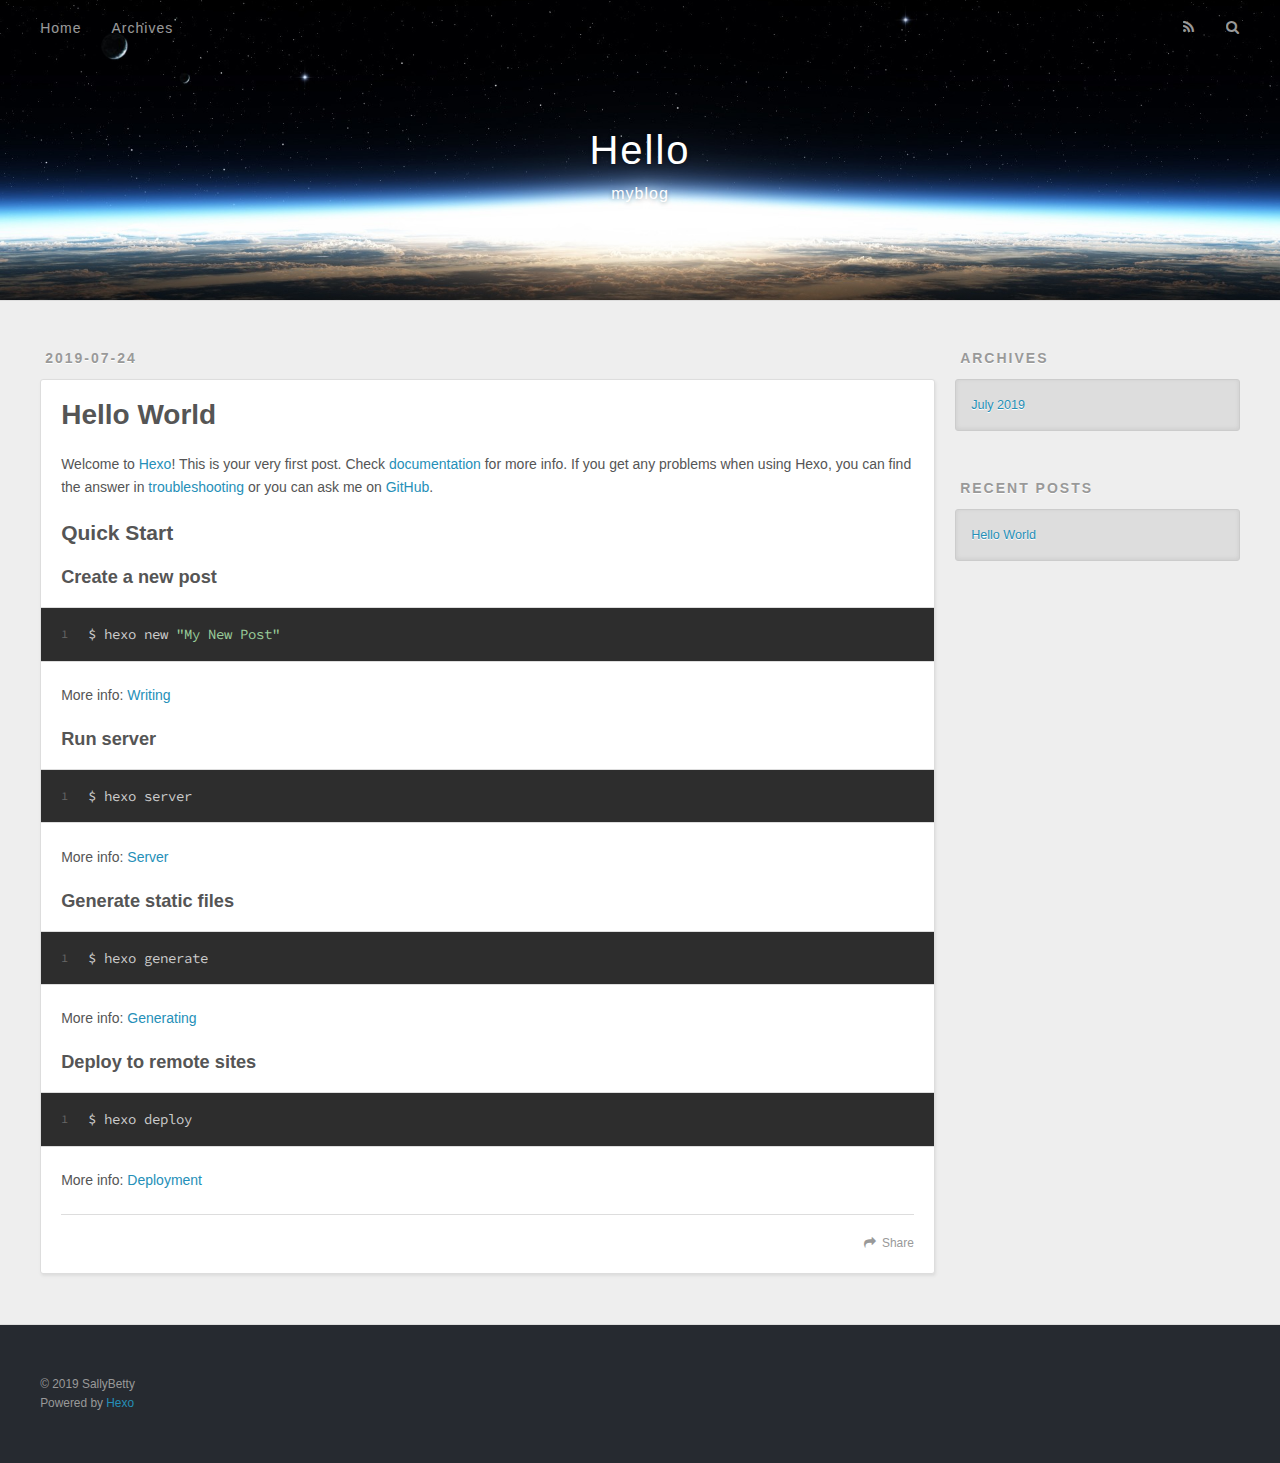
==== index.html @ 8a17ebf6 "Site updated: 2019-07-25 10:39:39" ====
<!DOCTYPE html>
<html>
<head><meta name="generator" content="Hexo 3.9.0">
  <meta charset="utf-8">
  

  
  <title>Hello</title>
  <meta name="viewport" content="width=device-width, initial-scale=1, maximum-scale=1">
  <meta name="description" content="Be independent!">
<meta property="og:type" content="website">
<meta property="og:title" content="Hello">
<meta property="og:url" content="http://yoursite.com/index.html">
<meta property="og:site_name" content="Hello">
<meta property="og:description" content="Be independent!">
<meta property="og:locale" content="zh-Hans">
<meta name="twitter:card" content="summary">
<meta name="twitter:title" content="Hello">
<meta name="twitter:description" content="Be independent!">
  
    <link rel="alternate" href="/atom.xml" title="Hello" type="application/atom+xml">
  
  
    <link rel="icon" href="/favicon.png">
  
  
    <link href="//fonts.googleapis.com/css?family=Source+Code+Pro" rel="stylesheet" type="text/css">
  
  <link rel="stylesheet" href="/css/style.css">
</head>
</html>
<body>
  <div id="container">
    <div id="wrap">
      <header id="header">
  <div id="banner"></div>
  <div id="header-outer" class="outer">
    <div id="header-title" class="inner">
      <h1 id="logo-wrap">
        <a href="/" id="logo">Hello</a>
      </h1>
      
        <h2 id="subtitle-wrap">
          <a href="/" id="subtitle">myblog</a>
        </h2>
      
    </div>
    <div id="header-inner" class="inner">
      <nav id="main-nav">
        <a id="main-nav-toggle" class="nav-icon"></a>
        
          <a class="main-nav-link" href="/">Home</a>
        
          <a class="main-nav-link" href="/archives">Archives</a>
        
      </nav>
      <nav id="sub-nav">
        
          <a id="nav-rss-link" class="nav-icon" href="/atom.xml" title="RSS Feed"></a>
        
        <a id="nav-search-btn" class="nav-icon" title="Search"></a>
      </nav>
      <div id="search-form-wrap">
        <form action="//google.com/search" method="get" accept-charset="UTF-8" class="search-form"><input type="search" name="q" class="search-form-input" placeholder="Search"><button type="submit" class="search-form-submit">&#xF002;</button><input type="hidden" name="sitesearch" value="http://yoursite.com"></form>
      </div>
    </div>
  </div>
</header>
      <div class="outer">
        <section id="main">
  
    <article id="post-hello-world" class="article article-type-post" itemscope itemprop="blogPost">
  <div class="article-meta">
    <a href="/2019/07/24/hello-world/" class="article-date">
  <time datetime="2019-07-24T08:39:14.143Z" itemprop="datePublished">2019-07-24</time>
</a>
    
  </div>
  <div class="article-inner">
    
    
      <header class="article-header">
        
  
    <h1 itemprop="name">
      <a class="article-title" href="/2019/07/24/hello-world/">Hello World</a>
    </h1>
  

      </header>
    
    <div class="article-entry" itemprop="articleBody">
      
        <p>Welcome to <a href="https://hexo.io/" target="_blank" rel="noopener">Hexo</a>! This is your very first post. Check <a href="https://hexo.io/docs/" target="_blank" rel="noopener">documentation</a> for more info. If you get any problems when using Hexo, you can find the answer in <a href="https://hexo.io/docs/troubleshooting.html" target="_blank" rel="noopener">troubleshooting</a> or you can ask me on <a href="https://github.com/hexojs/hexo/issues" target="_blank" rel="noopener">GitHub</a>.</p>
<h2 id="Quick-Start"><a href="#Quick-Start" class="headerlink" title="Quick Start"></a>Quick Start</h2><h3 id="Create-a-new-post"><a href="#Create-a-new-post" class="headerlink" title="Create a new post"></a>Create a new post</h3><figure class="highlight bash"><table><tr><td class="gutter"><pre><span class="line">1</span><br></pre></td><td class="code"><pre><span class="line">$ hexo new <span class="string">"My New Post"</span></span><br></pre></td></tr></table></figure>

<p>More info: <a href="https://hexo.io/docs/writing.html" target="_blank" rel="noopener">Writing</a></p>
<h3 id="Run-server"><a href="#Run-server" class="headerlink" title="Run server"></a>Run server</h3><figure class="highlight bash"><table><tr><td class="gutter"><pre><span class="line">1</span><br></pre></td><td class="code"><pre><span class="line">$ hexo server</span><br></pre></td></tr></table></figure>

<p>More info: <a href="https://hexo.io/docs/server.html" target="_blank" rel="noopener">Server</a></p>
<h3 id="Generate-static-files"><a href="#Generate-static-files" class="headerlink" title="Generate static files"></a>Generate static files</h3><figure class="highlight bash"><table><tr><td class="gutter"><pre><span class="line">1</span><br></pre></td><td class="code"><pre><span class="line">$ hexo generate</span><br></pre></td></tr></table></figure>

<p>More info: <a href="https://hexo.io/docs/generating.html" target="_blank" rel="noopener">Generating</a></p>
<h3 id="Deploy-to-remote-sites"><a href="#Deploy-to-remote-sites" class="headerlink" title="Deploy to remote sites"></a>Deploy to remote sites</h3><figure class="highlight bash"><table><tr><td class="gutter"><pre><span class="line">1</span><br></pre></td><td class="code"><pre><span class="line">$ hexo deploy</span><br></pre></td></tr></table></figure>

<p>More info: <a href="https://hexo.io/docs/deployment.html" target="_blank" rel="noopener">Deployment</a></p>

      
    </div>
    <footer class="article-footer">
      <a data-url="http://yoursite.com/2019/07/24/hello-world/" data-id="cjyi2j8f80000rsusae3kj1w1" class="article-share-link">Share</a>
      
      
    </footer>
  </div>
  
</article>


  


</section>
        
          <aside id="sidebar">
  
    

  
    

  
    
  
    
  <div class="widget-wrap">
    <h3 class="widget-title">Archives</h3>
    <div class="widget">
      <ul class="archive-list"><li class="archive-list-item"><a class="archive-list-link" href="/archives/2019/07/">July 2019</a></li></ul>
    </div>
  </div>


  
    
  <div class="widget-wrap">
    <h3 class="widget-title">Recent Posts</h3>
    <div class="widget">
      <ul>
        
          <li>
            <a href="/2019/07/24/hello-world/">Hello World</a>
          </li>
        
      </ul>
    </div>
  </div>

  
</aside>
        
      </div>
      <footer id="footer">
  
  <div class="outer">
    <div id="footer-info" class="inner">
      &copy; 2019 SallyBetty<br>
      Powered by <a href="http://hexo.io/" target="_blank">Hexo</a>
    </div>
  </div>
</footer>
    </div>
    <nav id="mobile-nav">
  
    <a href="/" class="mobile-nav-link">Home</a>
  
    <a href="/archives" class="mobile-nav-link">Archives</a>
  
</nav>
    

<script src="//ajax.googleapis.com/ajax/libs/jquery/2.0.3/jquery.min.js"></script>


  <link rel="stylesheet" href="/fancybox/jquery.fancybox.css">
  <script src="/fancybox/jquery.fancybox.pack.js"></script>


<script src="/js/script.js"></script>



  </div>
</body>
</html>
---- css/style.css ----
body {
  width: 100%;
}
body:before,
body:after {
  content: "";
  display: table;
}
body:after {
  clear: both;
}
html,
body,
div,
span,
applet,
object,
iframe,
h1,
h2,
h3,
h4,
h5,
h6,
p,
blockquote,
pre,
a,
abbr,
acronym,
address,
big,
cite,
code,
del,
dfn,
em,
img,
ins,
kbd,
q,
s,
samp,
small,
strike,
strong,
sub,
sup,
tt,
var,
dl,
dt,
dd,
ol,
ul,
li,
fieldset,
form,
label,
legend,
table,
caption,
tbody,
tfoot,
thead,
tr,
th,
td {
  margin: 0;
  padding: 0;
  border: 0;
  outline: 0;
  font-weight: inherit;
  font-style: inherit;
  font-family: inherit;
  font-size: 100%;
  vertical-align: baseline;
}
body {
  line-height: 1;
  color: #000;
  background: #fff;
}
ol,
ul {
  list-style: none;
}
table {
  border-collapse: separate;
  border-spacing: 0;
  vertical-align: middle;
}
caption,
th,
td {
  text-align: left;
  font-weight: normal;
  vertical-align: middle;
}
a img {
  border: none;
}
input,
button {
  margin: 0;
  padding: 0;
}
input::-moz-focus-inner,
button::-moz-focus-inner {
  border: 0;
  padding: 0;
}
@font-face {
  font-family: FontAwesome;
  font-style: normal;
  font-weight: normal;
  src: url("fonts/fontawesome-webfont.eot?v=#4.0.3");
  src: url("fonts/fontawesome-webfont.eot?#iefix&v=#4.0.3") format("embedded-opentype"), url("fonts/fontawesome-webfont.woff?v=#4.0.3") format("woff"), url("fonts/fontawesome-webfont.ttf?v=#4.0.3") format("truetype"), url("fonts/fontawesome-webfont.svg#fontawesomeregular?v=#4.0.3") format("svg");
}
html,
body,
#container {
  height: 100%;
}
body {
  background: #eee;
  font: 14px -apple-system, BlinkMacSystemFont, "Segoe UI", "Roboto", "Oxygen", "Ubuntu", "Cantarell", "Fira Sans", "Droid Sans", "Helvetica Neue", sans-serif;
  -webkit-text-size-adjust: 100%;
}
.outer {
  max-width: 1220px;
  margin: 0 auto;
  padding: 0 20px;
}
.outer:before,
.outer:after {
  content: "";
  display: table;
}
.outer:after {
  clear: both;
}
.inner {
  display: inline;
  float: left;
  width: 98.33333333333333%;
  margin: 0 0.833333333333333%;
}
.left,
.alignleft {
  float: left;
}
.right,
.alignright {
  float: right;
}
.clear {
  clear: both;
}
#container {
  position: relative;
}
.mobile-nav-on {
  overflow: hidden;
}
#wrap {
  height: 100%;
  width: 100%;
  position: absolute;
  top: 0;
  left: 0;
  -webkit-transition: 0.2s ease-out;
  -moz-transition: 0.2s ease-out;
  -ms-transition: 0.2s ease-out;
  transition: 0.2s ease-out;
  z-index: 1;
  background: #eee;
}
.mobile-nav-on #wrap {
  left: 280px;
}
@media screen and (min-width: 768px) {
  #main {
    display: inline;
    float: left;
    width: 73.33333333333333%;
    margin: 0 0.833333333333333%;
  }
}
.article-date,
.article-category-link,
.archive-year,
.widget-title {
  text-decoration: none;
  text-transform: uppercase;
  letter-spacing: 2px;
  color: #999;
  margin-bottom: 1em;
  margin-left: 5px;
  line-height: 1em;
  text-shadow: 0 1px #fff;
  font-weight: bold;
}
.article-inner,
.archive-article-inner {
  background: #fff;
  -webkit-box-shadow: 1px 2px 3px #ddd;
  box-shadow: 1px 2px 3px #ddd;
  border: 1px solid #ddd;
  border-radius: 3px;
}
.article-entry h1,
.widget h1 {
  font-size: 2em;
}
.article-entry h2,
.widget h2 {
  font-size: 1.5em;
}
.article-entry h3,
.widget h3 {
  font-size: 1.3em;
}
.article-entry h4,
.widget h4 {
  font-size: 1.2em;
}
.article-entry h5,
.widget h5 {
  font-size: 1em;
}
.article-entry h6,
.widget h6 {
  font-size: 1em;
  color: #999;
}
.article-entry hr,
.widget hr {
  border: 1px dashed #ddd;
}
.article-entry strong,
.widget strong {
  font-weight: bold;
}
.article-entry em,
.widget em,
.article-entry cite,
.widget cite {
  font-style: italic;
}
.article-entry sup,
.widget sup,
.article-entry sub,
.widget sub {
  font-size: 0.75em;
  line-height: 0;
  position: relative;
  vertical-align: baseline;
}
.article-entry sup,
.widget sup {
  top: -0.5em;
}
.article-entry sub,
.widget sub {
  bottom: -0.2em;
}
.article-entry small,
.widget small {
  font-size: 0.85em;
}
.article-entry acronym,
.widget acronym,
.article-entry abbr,
.widget abbr {
  border-bottom: 1px dotted;
}
.article-entry ul,
.widget ul,
.article-entry ol,
.widget ol,
.article-entry dl,
.widget dl {
  margin: 0 20px;
  line-height: 1.6em;
}
.article-entry ul ul,
.widget ul ul,
.article-entry ol ul,
.widget ol ul,
.article-entry ul ol,
.widget ul ol,
.article-entry ol ol,
.widget ol ol {
  margin-top: 0;
  margin-bottom: 0;
}
.article-entry ul,
.widget ul {
  list-style: disc;
}
.article-entry ol,
.widget ol {
  list-style: decimal;
}
.article-entry dt,
.widget dt {
  font-weight: bold;
}
#header {
  height: 300px;
  position: relative;
  border-bottom: 1px solid #ddd;
}
#header:before,
#header:after {
  content: "";
  position: absolute;
  left: 0;
  right: 0;
  height: 40px;
}
#header:before {
  top: 0;
  background: -webkit-linear-gradient(rgba(0,0,0,0.2), transparent);
  background: -moz-linear-gradient(rgba(0,0,0,0.2), transparent);
  background: -ms-linear-gradient(rgba(0,0,0,0.2), transparent);
  background: linear-gradient(rgba(0,0,0,0.2), transparent);
}
#header:after {
  bottom: 0;
  background: -webkit-linear-gradient(transparent, rgba(0,0,0,0.2));
  background: -moz-linear-gradient(transparent, rgba(0,0,0,0.2));
  background: -ms-linear-gradient(transparent, rgba(0,0,0,0.2));
  background: linear-gradient(transparent, rgba(0,0,0,0.2));
}
#header-outer {
  height: 100%;
  position: relative;
}
#header-inner {
  position: relative;
  overflow: hidden;
}
#banner {
  position: absolute;
  top: 0;
  left: 0;
  width: 100%;
  height: 100%;
  background: url("images/banner.jpg") center #000;
  -webkit-background-size: cover;
  -moz-background-size: cover;
  background-size: cover;
  z-index: -1;
}
#header-title {
  text-align: center;
  height: 40px;
  position: absolute;
  top: 50%;
  left: 0;
  margin-top: -20px;
}
#logo,
#subtitle {
  text-decoration: none;
  color: #fff;
  font-weight: 300;
  text-shadow: 0 1px 4px rgba(0,0,0,0.3);
}
#logo {
  font-size: 40px;
  line-height: 40px;
  letter-spacing: 2px;
}
#subtitle {
  font-size: 16px;
  line-height: 16px;
  letter-spacing: 1px;
}
#subtitle-wrap {
  margin-top: 16px;
}
#main-nav {
  float: left;
  margin-left: -15px;
}
.nav-icon,
.main-nav-link {
  float: left;
  color: #fff;
  opacity: 0.6;
  text-decoration: none;
  text-shadow: 0 1px rgba(0,0,0,0.2);
  -webkit-transition: opacity 0.2s;
  -moz-transition: opacity 0.2s;
  -ms-transition: opacity 0.2s;
  transition: opacity 0.2s;
  display: block;
  padding: 20px 15px;
}
.nav-icon:hover,
.main-nav-link:hover {
  opacity: 1;
}
.nav-icon {
  font-family: FontAwesome;
  text-align: center;
  font-size: 14px;
  width: 14px;
  height: 14px;
  padding: 20px 15px;
  position: relative;
  cursor: pointer;
}
.main-nav-link {
  font-weight: 300;
  letter-spacing: 1px;
}
@media screen and (max-width: 479px) {
  .main-nav-link {
    display: none;
  }
}
#main-nav-toggle {
  display: none;
}
#main-nav-toggle:before {
  content: "\f0c9";
}
@media screen and (max-width: 479px) {
  #main-nav-toggle {
    display: block;
  }
}
#sub-nav {
  float: right;
  margin-right: -15px;
}
#nav-rss-link:before {
  content: "\f09e";
}
#nav-search-btn:before {
  content: "\f002";
}
#search-form-wrap {
  position: absolute;
  top: 15px;
  width: 150px;
  height: 30px;
  right: -150px;
  opacity: 0;
  -webkit-transition: 0.2s ease-out;
  -moz-transition: 0.2s ease-out;
  -ms-transition: 0.2s ease-out;
  transition: 0.2s ease-out;
}
#search-form-wrap.on {
  opacity: 1;
  right: 0;
}
@media screen and (max-width: 479px) {
  #search-form-wrap {
    width: 100%;
    right: -100%;
  }
}
.search-form {
  position: absolute;
  top: 0;
  left: 0;
  right: 0;
  background: #fff;
  padding: 5px 15px;
  border-radius: 15px;
  -webkit-box-shadow: 0 0 10px rgba(0,0,0,0.3);
  box-shadow: 0 0 10px rgba(0,0,0,0.3);
}
.search-form-input {
  border: none;
  background: none;
  color: #555;
  width: 100%;
  font: 13px -apple-system, BlinkMacSystemFont, "Segoe UI", "Roboto", "Oxygen", "Ubuntu", "Cantarell", "Fira Sans", "Droid Sans", "Helvetica Neue", sans-serif;
  outline: none;
}
.search-form-input::-webkit-search-results-decoration,
.search-form-input::-webkit-search-cancel-button {
  -webkit-appearance: none;
}
.search-form-submit {
  position: absolute;
  top: 50%;
  right: 10px;
  margin-top: -7px;
  font: 13px FontAwesome;
  border: none;
  background: none;
  color: #bbb;
  cursor: pointer;
}
.search-form-submit:hover,
.search-form-submit:focus {
  color: #777;
}
.article {
  margin: 50px 0;
}
.article-inner {
  overflow: hidden;
}
.article-meta:before,
.article-meta:after {
  content: "";
  display: table;
}
.article-meta:after {
  clear: both;
}
.article-date {
  float: left;
}
.article-category {
  float: left;
  line-height: 1em;
  color: #ccc;
  text-shadow: 0 1px #fff;
  margin-left: 8px;
}
.article-category:before {
  content: "\2022";
}
.article-category-link {
  margin: 0 12px 1em;
}
.article-header {
  padding: 20px 20px 0;
}
.article-title {
  text-decoration: none;
  font-size: 2em;
  font-weight: bold;
  color: #555;
  line-height: 1.1em;
  -webkit-transition: color 0.2s;
  -moz-transition: color 0.2s;
  -ms-transition: color 0.2s;
  transition: color 0.2s;
}
a.article-title:hover {
  color: #258fb8;
}
.article-entry {
  color: #555;
  padding: 0 20px;
}
.article-entry:before,
.article-entry:after {
  content: "";
  display: table;
}
.article-entry:after {
  clear: both;
}
.article-entry p,
.article-entry table {
  line-height: 1.6em;
  margin: 1.6em 0;
}
.article-entry h1,
.article-entry h2,
.article-entry h3,
.article-entry h4,
.article-entry h5,
.article-entry h6 {
  font-weight: bold;
}
.article-entry h1,
.article-entry h2,
.article-entry h3,
.article-entry h4,
.article-entry h5,
.article-entry h6 {
  line-height: 1.1em;
  margin: 1.1em 0;
}
.article-entry a {
  color: #258fb8;
  text-decoration: none;
}
.article-entry a:hover {
  text-decoration: underline;
}
.article-entry ul,
.article-entry ol,
.article-entry dl {
  margin-top: 1.6em;
  margin-bottom: 1.6em;
}
.article-entry img,
.article-entry video {
  max-width: 100%;
  height: auto;
  display: block;
  margin: auto;
}
.article-entry iframe {
  border: none;
}
.article-entry table {
  width: 100%;
  border-collapse: collapse;
  border-spacing: 0;
}
.article-entry th {
  font-weight: bold;
  border-bottom: 3px solid #ddd;
  padding-bottom: 0.5em;
}
.article-entry td {
  border-bottom: 1px solid #ddd;
  padding: 10px 0;
}
.article-entry blockquote {
  font-family: Georgia, "Times New Roman", serif;
  font-size: 1.4em;
  margin: 1.6em 20px;
  text-align: center;
}
.article-entry blockquote footer {
  font-size: 14px;
  margin: 1.6em 0;
  font-family: -apple-system, BlinkMacSystemFont, "Segoe UI", "Roboto", "Oxygen", "Ubuntu", "Cantarell", "Fira Sans", "Droid Sans", "Helvetica Neue", sans-serif;
}
.article-entry blockquote footer cite:before {
  content: "—";
  padding: 0 0.5em;
}
.article-entry .pullquote {
  text-align: left;
  width: 45%;
  margin: 0;
}
.article-entry .pullquote.left {
  margin-left: 0.5em;
  margin-right: 1em;
}
.article-entry .pullquote.right {
  margin-right: 0.5em;
  margin-left: 1em;
}
.article-entry .caption {
  color: #999;
  display: block;
  font-size: 0.9em;
  margin-top: 0.5em;
  position: relative;
  text-align: center;
}
.article-entry .video-container {
  position: relative;
  padding-top: 56.25%;
  height: 0;
  overflow: hidden;
}
.article-entry .video-container iframe,
.article-entry .video-container object,
.article-entry .video-container embed {
  position: absolute;
  top: 0;
  left: 0;
  width: 100%;
  height: 100%;
  margin-top: 0;
}
.article-more-link a {
  display: inline-block;
  line-height: 1em;
  padding: 6px 15px;
  border-radius: 15px;
  background: #eee;
  color: #999;
  text-shadow: 0 1px #fff;
  text-decoration: none;
}
.article-more-link a:hover {
  background: #258fb8;
  color: #fff;
  text-decoration: none;
  text-shadow: 0 1px #1e7293;
}
.article-footer {
  font-size: 0.85em;
  line-height: 1.6em;
  border-top: 1px solid #ddd;
  padding-top: 1.6em;
  margin: 0 20px 20px;
}
.article-footer:before,
.article-footer:after {
  content: "";
  display: table;
}
.article-footer:after {
  clear: both;
}
.article-footer a {
  color: #999;
  text-decoration: none;
}
.article-footer a:hover {
  color: #555;
}
.article-tag-list-item {
  float: left;
  margin-right: 10px;
}
.article-tag-list-link:before {
  content: "#";
}
.article-comment-link {
  float: right;
}
.article-comment-link:before {
  content: "\f075";
  font-family: FontAwesome;
  padding-right: 8px;
}
.article-share-link {
  cursor: pointer;
  float: right;
  margin-left: 20px;
}
.article-share-link:before {
  content: "\f064";
  font-family: FontAwesome;
  padding-right: 6px;
}
#article-nav {
  position: relative;
}
#article-nav:before,
#article-nav:after {
  content: "";
  display: table;
}
#article-nav:after {
  clear: both;
}
@media screen and (min-width: 768px) {
  #article-nav {
    margin: 50px 0;
  }
  #article-nav:before {
    width: 8px;
    height: 8px;
    position: absolute;
    top: 50%;
    left: 50%;
    margin-top: -4px;
    margin-left: -4px;
    content: "";
    border-radius: 50%;
    background: #ddd;
    -webkit-box-shadow: 0 1px 2px #fff;
    box-shadow: 0 1px 2px #fff;
  }
}
.article-nav-link-wrap {
  text-decoration: none;
  text-shadow: 0 1px #fff;
  color: #999;
  -webkit-box-sizing: border-box;
  -moz-box-sizing: border-box;
  box-sizing: border-box;
  margin-top: 50px;
  text-align: center;
  display: block;
}
.article-nav-link-wrap:hover {
  color: #555;
}
@media screen and (min-width: 768px) {
  .article-nav-link-wrap {
    width: 50%;
    margin-top: 0;
  }
}
@media screen and (min-width: 768px) {
  #article-nav-newer {
    float: left;
    text-align: right;
    padding-right: 20px;
  }
}
@media screen and (min-width: 768px) {
  #article-nav-older {
    float: right;
    text-align: left;
    padding-left: 20px;
  }
}
.article-nav-caption {
  text-transform: uppercase;
  letter-spacing: 2px;
  color: #ddd;
  line-height: 1em;
  font-weight: bold;
}
#article-nav-newer .article-nav-caption {
  margin-right: -2px;
}
.article-nav-title {
  font-size: 0.85em;
  line-height: 1.6em;
  margin-top: 0.5em;
}
.article-share-box {
  position: absolute;
  display: none;
  background: #fff;
  -webkit-box-shadow: 1px 2px 10px rgba(0,0,0,0.2);
  box-shadow: 1px 2px 10px rgba(0,0,0,0.2);
  border-radius: 3px;
  margin-left: -145px;
  overflow: hidden;
  z-index: 1;
}
.article-share-box.on {
  display: block;
}
.article-share-input {
  width: 100%;
  background: none;
  -webkit-box-sizing: border-box;
  -moz-box-sizing: border-box;
  box-sizing: border-box;
  font: 14px -apple-system, BlinkMacSystemFont, "Segoe UI", "Roboto", "Oxygen", "Ubuntu", "Cantarell", "Fira Sans", "Droid Sans", "Helvetica Neue", sans-serif;
  padding: 0 15px;
  color: #555;
  outline: none;
  border: 1px solid #ddd;
  border-radius: 3px 3px 0 0;
  height: 36px;
  line-height: 36px;
}
.article-share-links {
  background: #eee;
}
.article-share-links:before,
.article-share-links:after {
  content: "";
  display: table;
}
.article-share-links:after {
  clear: both;
}
.article-share-twitter,
.article-share-facebook,
.article-share-pinterest,
.article-share-google {
  width: 50px;
  height: 36px;
  display: block;
  float: left;
  position: relative;
  color: #999;
  text-shadow: 0 1px #fff;
}
.article-share-twitter:before,
.article-share-facebook:before,
.article-share-pinterest:before,
.article-share-google:before {
  font-size: 20px;
  font-family: FontAwesome;
  width: 20px;
  height: 20px;
  position: absolute;
  top: 50%;
  left: 50%;
  margin-top: -10px;
  margin-left: -10px;
  text-align: center;
}
.article-share-twitter:hover,
.article-share-facebook:hover,
.article-share-pinterest:hover,
.article-share-google:hover {
  color: #fff;
}
.article-share-twitter:before {
  content: "\f099";
}
.article-share-twitter:hover {
  background: #00aced;
  text-shadow: 0 1px #008abe;
}
.article-share-facebook:before {
  content: "\f09a";
}
.article-share-facebook:hover {
  background: #3b5998;
  text-shadow: 0 1px #2f477a;
}
.article-share-pinterest:before {
  content: "\f0d2";
}
.article-share-pinterest:hover {
  background: #cb2027;
  text-shadow: 0 1px #a21a1f;
}
.article-share-google:before {
  content: "\f0d5";
}
.article-share-google:hover {
  background: #dd4b39;
  text-shadow: 0 1px #be3221;
}
.article-gallery {
  background: #000;
  position: relative;
}
.article-gallery-photos {
  position: relative;
  overflow: hidden;
}
.article-gallery-img {
  display: none;
  max-width: 100%;
}
.article-gallery-img:first-child {
  display: block;
}
.article-gallery-img.loaded {
  position: absolute;
  display: block;
}
.article-gallery-img img {
  display: block;
  max-width: 100%;
  margin: 0 auto;
}
#comments {
  background: #fff;
  -webkit-box-shadow: 1px 2px 3px #ddd;
  box-shadow: 1px 2px 3px #ddd;
  padding: 20px;
  border: 1px solid #ddd;
  border-radius: 3px;
  margin: 50px 0;
}
#comments a {
  color: #258fb8;
}
.archives-wrap {
  margin: 50px 0;
}
.archives:before,
.archives:after {
  content: "";
  display: table;
}
.archives:after {
  clear: both;
}
.archive-year-wrap {
  margin-bottom: 1em;
}
.archives {
  -webkit-column-gap: 10px;
  -moz-column-gap: 10px;
  column-gap: 10px;
}
@media screen and (min-width: 480px) and (max-width: 767px) {
  .archives {
    -webkit-column-count: 2;
    -moz-column-count: 2;
    column-count: 2;
  }
}
@media screen and (min-width: 768px) {
  .archives {
    -webkit-column-count: 3;
    -moz-column-count: 3;
    column-count: 3;
  }
}
.archive-article {
  -webkit-column-break-inside: avoid;
  page-break-inside: avoid;
  overflow: hidden;
  break-inside: avoid-column;
}
.archive-article-inner {
  padding: 10px;
  margin-bottom: 15px;
}
.archive-article-title {
  text-decoration: none;
  font-weight: bold;
  color: #555;
  -webkit-transition: color 0.2s;
  -moz-transition: color 0.2s;
  -ms-transition: color 0.2s;
  transition: color 0.2s;
  line-height: 1.6em;
}
.archive-article-title:hover {
  color: #258fb8;
}
.archive-article-footer {
  margin-top: 1em;
}
.archive-article-date {
  color: #999;
  text-decoration: none;
  font-size: 0.85em;
  line-height: 1em;
  margin-bottom: 0.5em;
  display: block;
}
#page-nav {
  margin: 50px auto;
  background: #fff;
  -webkit-box-shadow: 1px 2px 3px #ddd;
  box-shadow: 1px 2px 3px #ddd;
  border: 1px solid #ddd;
  border-radius: 3px;
  text-align: center;
  color: #999;
  overflow: hidden;
}
#page-nav:before,
#page-nav:after {
  content: "";
  display: table;
}
#page-nav:after {
  clear: both;
}
#page-nav a,
#page-nav span {
  padding: 10px 20px;
  line-height: 1;
  height: 2ex;
}
#page-nav a {
  color: #999;
  text-decoration: none;
}
#page-nav a:hover {
  background: #999;
  color: #fff;
}
#page-nav .prev {
  float: left;
}
#page-nav .next {
  float: right;
}
#page-nav .page-number {
  display: inline-block;
}
@media screen and (max-width: 479px) {
  #page-nav .page-number {
    display: none;
  }
}
#page-nav .current {
  color: #555;
  font-weight: bold;
}
#page-nav .space {
  color: #ddd;
}
#footer {
  background: #262a30;
  padding: 50px 0;
  border-top: 1px solid #ddd;
  color: #999;
}
#footer a {
  color: #258fb8;
  text-decoration: none;
}
#footer a:hover {
  text-decoration: underline;
}
#footer-info {
  line-height: 1.6em;
  font-size: 0.85em;
}
.article-entry pre,
.article-entry .highlight {
  background: #2d2d2d;
  margin: 0 -20px;
  padding: 15px 20px;
  border-style: solid;
  border-color: #ddd;
  border-width: 1px 0;
  overflow: auto;
  color: #ccc;
  line-height: 22.400000000000002px;
}
.article-entry .highlight .gutter pre,
.article-entry .gist .gist-file .gist-data .line-numbers {
  color: #666;
  font-size: 0.85em;
}
.article-entry pre,
.article-entry code {
  font-family: "Source Code Pro", Consolas, Monaco, Menlo, Consolas, monospace;
}
.article-entry code {
  background: #eee;
  text-shadow: 0 1px #fff;
  padding: 0 0.3em;
}
.article-entry pre code {
  background: none;
  text-shadow: none;
  padding: 0;
}
.article-entry .highlight pre {
  border: none;
  margin: 0;
  padding: 0;
}
.article-entry .highlight table {
  margin: 0;
  width: auto;
}
.article-entry .highlight td {
  border: none;
  padding: 0;
}
.article-entry .highlight figcaption {
  font-size: 0.85em;
  color: #999;
  line-height: 1em;
  margin-bottom: 1em;
}
.article-entry .highlight figcaption:before,
.article-entry .highlight figcaption:after {
  content: "";
  display: table;
}
.article-entry .highlight figcaption:after {
  clear: both;
}
.article-entry .highlight figcaption a {
  float: right;
}
.article-entry .highlight .gutter pre {
  text-align: right;
  padding-right: 20px;
}
.article-entry .highlight .line {
  height: 22.400000000000002px;
}
.article-entry .highlight .line.marked {
  background: #515151;
}
.article-entry .gist {
  margin: 0 -20px;
  border-style: solid;
  border-color: #ddd;
  border-width: 1px 0;
  background: #2d2d2d;
  padding: 15px 20px 15px 0;
}
.article-entry .gist .gist-file {
  border: none;
  font-family: "Source Code Pro", Consolas, Monaco, Menlo, Consolas, monospace;
  margin: 0;
}
.article-entry .gist .gist-file .gist-data {
  background: none;
  border: none;
}
.article-entry .gist .gist-file .gist-data .line-numbers {
  background: none;
  border: none;
  padding: 0 20px 0 0;
}
.article-entry .gist .gist-file .gist-data .line-data {
  padding: 0 !important;
}
.article-entry .gist .gist-file .highlight {
  margin: 0;
  padding: 0;
  border: none;
}
.article-entry .gist .gist-file .gist-meta {
  background: #2d2d2d;
  color: #999;
  font: 0.85em -apple-system, BlinkMacSystemFont, "Segoe UI", "Roboto", "Oxygen", "Ubuntu", "Cantarell", "Fira Sans", "Droid Sans", "Helvetica Neue", sans-serif;
  text-shadow: 0 0;
  padding: 0;
  margin-top: 1em;
  margin-left: 20px;
}
.article-entry .gist .gist-file .gist-meta a {
  color: #258fb8;
  font-weight: normal;
}
.article-entry .gist .gist-file .gist-meta a:hover {
  text-decoration: underline;
}
pre .comment,
pre .title {
  color: #999;
}
pre .variable,
pre .attribute,
pre .tag,
pre .regexp,
pre .ruby .constant,
pre .xml .tag .title,
pre .xml .pi,
pre .xml .doctype,
pre .html .doctype,
pre .css .id,
pre .css .class,
pre .css .pseudo {
  color: #f2777a;
}
pre .number,
pre .preprocessor,
pre .built_in,
pre .literal,
pre .params,
pre .constant {
  color: #f99157;
}
pre .class,
pre .ruby .class .title,
pre .css .rules .attribute {
  color: #9c9;
}
pre .string,
pre .value,
pre .inheritance,
pre .header,
pre .ruby .symbol,
pre .xml .cdata {
  color: #9c9;
}
pre .css .hexcolor {
  color: #6cc;
}
pre .function,
pre .python .decorator,
pre .python .title,
pre .ruby .function .title,
pre .ruby .title .keyword,
pre .perl .sub,
pre .javascript .title,
pre .coffeescript .title {
  color: #69c;
}
pre .keyword,
pre .javascript .function {
  color: #c9c;
}
@media screen and (max-width: 479px) {
  #mobile-nav {
    position: absolute;
    top: 0;
    left: 0;
    width: 280px;
    height: 100%;
    background: #191919;
    border-right: 1px solid #fff;
  }
}
@media screen and (max-width: 479px) {
  .mobile-nav-link {
    display: block;
    color: #999;
    text-decoration: none;
    padding: 15px 20px;
    font-weight: bold;
  }
  .mobile-nav-link:hover {
    color: #fff;
  }
}
@media screen and (min-width: 768px) {
  #sidebar {
    display: inline;
    float: left;
    width: 23.333333333333332%;
    margin: 0 0.833333333333333%;
  }
}
.widget-wrap {
  margin: 50px 0;
}
.widget {
  color: #777;
  text-shadow: 0 1px #fff;
  background: #ddd;
  -webkit-box-shadow: 0 -1px 4px #ccc inset;
  box-shadow: 0 -1px 4px #ccc inset;
  border: 1px solid #ccc;
  padding: 15px;
  border-radius: 3px;
}
.widget a {
  color: #258fb8;
  text-decoration: none;
}
.widget a:hover {
  text-decoration: underline;
}
.widget ul ul,
.widget ol ul,
.widget dl ul,
.widget ul ol,
.widget ol ol,
.widget dl ol,
.widget ul dl,
.widget ol dl,
.widget dl dl {
  margin-left: 15px;
  list-style: disc;
}
.widget {
  line-height: 1.6em;
  word-wrap: break-word;
  font-size: 0.9em;
}
.widget ul,
.widget ol {
  list-style: none;
  margin: 0;
}
.widget ul ul,
.widget ol ul,
.widget ul ol,
.widget ol ol {
  margin: 0 20px;
}
.widget ul ul,
.widget ol ul {
  list-style: disc;
}
.widget ul ol,
.widget ol ol {
  list-style: decimal;
}
.category-list-count,
.tag-list-count,
.archive-list-count {
  padding-left: 5px;
  color: #999;
  font-size: 0.85em;
}
.category-list-count:before,
.tag-list-count:before,
.archive-list-count:before {
  content: "(";
}
.category-list-count:after,
.tag-list-count:after,
.archive-list-count:after {
  content: ")";
}
.tagcloud a {
  margin-right: 5px;
  display: inline-block;
}
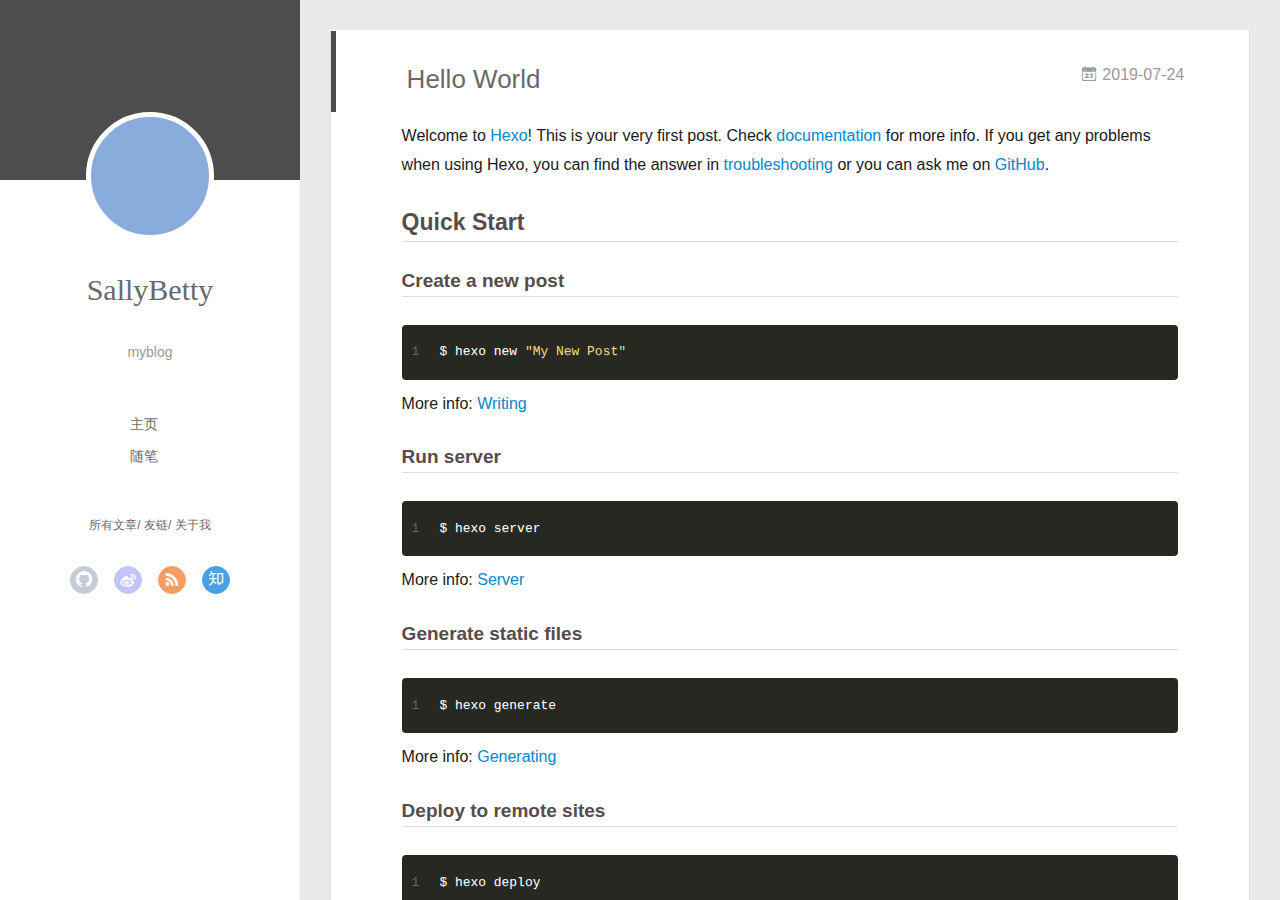
==== commit 06c55364: "Site updated: 2019-07-25 10:53:42" ====
--- a/index.html
+++ b/index.html
@@ -3,8 +3,9 @@
 <head><meta name="generator" content="Hexo 3.9.0">
   <meta charset="utf-8">
   
-
-  
+  <meta name="renderer" content="webkit">
+  <meta http-equiv="X-UA-Compatible" content="IE=edge">
+  <link rel="dns-prefetch" href="http://yoursite.com">
   <title>Hello</title>
   <meta name="viewport" content="width=device-width, initial-scale=1, maximum-scale=1">
   <meta name="description" content="Be independent!">
@@ -18,66 +19,148 @@
 <meta name="twitter:title" content="Hello">
 <meta name="twitter:description" content="Be independent!">
   
-    <link rel="alternate" href="/atom.xml" title="Hello" type="application/atom+xml">
+    <link rel="alternative" href="/atom.xml" title="Hello" type="application/atom+xml">
   
   
     <link rel="icon" href="/favicon.png">
   
-  
-    <link href="//fonts.googleapis.com/css?family=Source+Code+Pro" rel="stylesheet" type="text/css">
-  
-  <link rel="stylesheet" href="/css/style.css">
+  <link rel="stylesheet" type="text/css" href="/./main.0cf68a.css">
+  <style type="text/css">
+  
+    #container.show {
+      background: linear-gradient(200deg,#a0cfe4,#e8c37e);
+    }
+  </style>
+  
+
+  
+
 </head>
 </html>
 <body>
-  <div id="container">
-    <div id="wrap">
-      <header id="header">
-  <div id="banner"></div>
-  <div id="header-outer" class="outer">
-    <div id="header-title" class="inner">
-      <h1 id="logo-wrap">
-        <a href="/" id="logo">Hello</a>
-      </h1>
-      
-        <h2 id="subtitle-wrap">
-          <a href="/" id="subtitle">myblog</a>
-        </h2>
-      
-    </div>
-    <div id="header-inner" class="inner">
-      <nav id="main-nav">
-        <a id="main-nav-toggle" class="nav-icon"></a>
-        
-          <a class="main-nav-link" href="/">Home</a>
-        
-          <a class="main-nav-link" href="/archives">Archives</a>
-        
-      </nav>
-      <nav id="sub-nav">
-        
-          <a id="nav-rss-link" class="nav-icon" href="/atom.xml" title="RSS Feed"></a>
-        
-        <a id="nav-search-btn" class="nav-icon" title="Search"></a>
-      </nav>
-      <div id="search-form-wrap">
-        <form action="//google.com/search" method="get" accept-charset="UTF-8" class="search-form"><input type="search" name="q" class="search-form-input" placeholder="Search"><button type="submit" class="search-form-submit">&#xF002;</button><input type="hidden" name="sitesearch" value="http://yoursite.com"></form>
-      </div>
-    </div>
-  </div>
-</header>
-      <div class="outer">
-        <section id="main">
-  
-    <article id="post-hello-world" class="article article-type-post" itemscope itemprop="blogPost">
-  <div class="article-meta">
-    <a href="/2019/07/24/hello-world/" class="article-date">
-  <time datetime="2019-07-24T08:39:14.143Z" itemprop="datePublished">2019-07-24</time>
-</a>
-    
-  </div>
+  <div id="container" q-class="show:isCtnShow">
+    <canvas id="anm-canvas" class="anm-canvas"></canvas>
+    <div class="left-col" q-class="show:isShow">
+      
+<div class="overlay" style="background: #4d4d4d"></div>
+<div class="intrude-less">
+	<header id="header" class="inner">
+		<a href="/" class="profilepic">
+			<img src="" class="js-avatar">
+		</a>
+		<hgroup>
+		  <h1 class="header-author"><a href="/">SallyBetty</a></h1>
+		</hgroup>
+		
+		<p class="header-subtitle">myblog</p>
+		
+
+		<nav class="header-menu">
+			<ul>
+			
+				<li><a href="/">主页</a></li>
+	        
+				<li><a href="/tags/随笔/">随笔</a></li>
+	        
+			</ul>
+		</nav>
+		<nav class="header-smart-menu">
+    		
+    			
+    			<a q-on="click: openSlider(e, 'innerArchive')" href="javascript:void(0)">所有文章</a>
+    			
+            
+    			
+    			<a q-on="click: openSlider(e, 'friends')" href="javascript:void(0)">友链</a>
+    			
+            
+    			
+    			<a q-on="click: openSlider(e, 'aboutme')" href="javascript:void(0)">关于我</a>
+    			
+            
+		</nav>
+		<nav class="header-nav">
+			<div class="social">
+				
+					<a class="github" target="_blank" href="#" title="github"><i class="icon-github"></i></a>
+		        
+					<a class="weibo" target="_blank" href="#" title="weibo"><i class="icon-weibo"></i></a>
+		        
+					<a class="rss" target="_blank" href="#" title="rss"><i class="icon-rss"></i></a>
+		        
+					<a class="zhihu" target="_blank" href="#" title="zhihu"><i class="icon-zhihu"></i></a>
+		        
+			</div>
+		</nav>
+	</header>		
+</div>
+
+    </div>
+    <div class="mid-col" q-class="show:isShow,hide:isShow|isFalse">
+      
+<nav id="mobile-nav">
+  	<div class="overlay js-overlay" style="background: #4d4d4d"></div>
+	<div class="btnctn js-mobile-btnctn">
+  		<div class="slider-trigger list" q-on="click: openSlider(e)"><i class="icon icon-sort"></i></div>
+	</div>
+	<div class="intrude-less">
+		<header id="header" class="inner">
+			<div class="profilepic">
+				<img src="" class="js-avatar">
+			</div>
+			<hgroup>
+			  <h1 class="header-author js-header-author">SallyBetty</h1>
+			</hgroup>
+			
+			<p class="header-subtitle"><i class="icon icon-quo-left"></i>myblog<i class="icon icon-quo-right"></i></p>
+			
+			
+			
+				
+			
+				
+			
+			
+			
+			<nav class="header-nav">
+				<div class="social">
+					
+						<a class="github" target="_blank" href="#" title="github"><i class="icon-github"></i></a>
+			        
+						<a class="weibo" target="_blank" href="#" title="weibo"><i class="icon-weibo"></i></a>
+			        
+						<a class="rss" target="_blank" href="#" title="rss"><i class="icon-rss"></i></a>
+			        
+						<a class="zhihu" target="_blank" href="#" title="zhihu"><i class="icon-zhihu"></i></a>
+			        
+				</div>
+			</nav>
+
+			<nav class="header-menu js-header-menu">
+				<ul style="width: 50%">
+				
+				
+					<li style="width: 50%"><a href="/">主页</a></li>
+		        
+					<li style="width: 50%"><a href="/tags/随笔/">随笔</a></li>
+		        
+				</ul>
+			</nav>
+		</header>				
+	</div>
+	<div class="mobile-mask" style="display:none" q-show="isShow"></div>
+</nav>
+
+      <div id="wrapper" class="body-wrap">
+        <div class="menu-l">
+          <div class="canvas-wrap">
+            <canvas data-colors="#eaeaea" data-sectionHeight="100" data-contentId="js-content" id="myCanvas1" class="anm-canvas"></canvas>
+          </div>
+          <div id="js-content" class="content-ll">
+            
+  
+    <article id="post-hello-world" class="article article-type-post  article-index" itemscope itemprop="blogPost">
   <div class="article-inner">
-    
     
       <header class="article-header">
         
@@ -87,6 +170,11 @@
     </h1>
   
 
+        
+        <a href="/2019/07/24/hello-world/" class="archive-article-date">
+  	<time datetime="2019-07-24T08:39:14.143Z" itemprop="datePublished"><i class="icon-calendar icon"></i>2019-07-24</time>
+</a>
+        
       </header>
     
     <div class="article-entry" itemprop="articleBody">
@@ -106,90 +194,292 @@
 <p>More info: <a href="https://hexo.io/docs/deployment.html" target="_blank" rel="noopener">Deployment</a></p>
 
       
-    </div>
-    <footer class="article-footer">
-      <a data-url="http://yoursite.com/2019/07/24/hello-world/" data-id="cjyi2j8f80000rsusae3kj1w1" class="article-share-link">Share</a>
-      
-      
-    </footer>
+
+      
+    </div>
+    <div class="article-info article-info-index">
+      
+      
+      
+
+      
+        <p class="article-more-link">
+          <a class="article-more-a" href="/2019/07/24/hello-world/">展开全文 >></a>
+        </p>
+      
+
+      
+      <div class="clearfix"></div>
+    </div>
   </div>
-  
 </article>
 
-
-  
-
-
-</section>
-        
-          <aside id="sidebar">
-  
-    
-
-  
-    
-
-  
-    
-  
-    
-  <div class="widget-wrap">
-    <h3 class="widget-title">Archives</h3>
-    <div class="widget">
-      <ul class="archive-list"><li class="archive-list-item"><a class="archive-list-link" href="/archives/2019/07/">July 2019</a></li></ul>
-    </div>
-  </div>
-
-
-  
-    
-  <div class="widget-wrap">
-    <h3 class="widget-title">Recent Posts</h3>
-    <div class="widget">
-      <ul>
-        
-          <li>
-            <a href="/2019/07/24/hello-world/">Hello World</a>
-          </li>
-        
-      </ul>
-    </div>
-  </div>
-
-  
+<aside class="wrap-side-operation">
+    <div class="mod-side-operation">
+        
+        <div class="jump-container" id="js-jump-container" style="display:none;">
+            <a href="javascript:void(0)" class="mod-side-operation__jump-to-top">
+                <i class="icon-font icon-back"></i>
+            </a>
+            <div id="js-jump-plan-container" class="jump-plan-container" style="top: -11px;">
+                <i class="icon-font icon-plane jump-plane"></i>
+            </div>
+        </div>
+        
+        
+    </div>
 </aside>
-        
+
+
+
+
+  
+  
+
+
+          </div>
+        </div>
       </div>
       <footer id="footer">
-  
   <div class="outer">
-    <div id="footer-info" class="inner">
-      &copy; 2019 SallyBetty<br>
-      Powered by <a href="http://hexo.io/" target="_blank">Hexo</a>
+    <div id="footer-info">
+    	<div class="footer-left">
+    		&copy; 2019 SallyBetty
+    	</div>
+      	<div class="footer-right">
+      		<a href="http://hexo.io/" target="_blank">Hexo</a>  Theme <a href="https://github.com/litten/hexo-theme-yilia" target="_blank">Yilia</a> by Litten
+      	</div>
     </div>
   </div>
 </footer>
     </div>
-    <nav id="mobile-nav">
-  
-    <a href="/" class="mobile-nav-link">Home</a>
-  
-    <a href="/archives" class="mobile-nav-link">Archives</a>
-  
-</nav>
-    
-
-<script src="//ajax.googleapis.com/ajax/libs/jquery/2.0.3/jquery.min.js"></script>
-
-
-  <link rel="stylesheet" href="/fancybox/jquery.fancybox.css">
-  <script src="/fancybox/jquery.fancybox.pack.js"></script>
-
-
-<script src="/js/script.js"></script>
-
-
-
+    <script>
+	var yiliaConfig = {
+		mathjax: false,
+		isHome: true,
+		isPost: false,
+		isArchive: false,
+		isTag: false,
+		isCategory: false,
+		open_in_new: false,
+		toc_hide_index: true,
+		root: "/",
+		innerArchive: true,
+		showTags: false
+	}
+</script>
+
+<script>!function(t){function n(e){if(r[e])return r[e].exports;var i=r[e]={exports:{},id:e,loaded:!1};return t[e].call(i.exports,i,i.exports,n),i.loaded=!0,i.exports}var r={};n.m=t,n.c=r,n.p="./",n(0)}([function(t,n,r){r(195),t.exports=r(191)},function(t,n,r){var e=r(3),i=r(52),o=r(27),u=r(28),c=r(53),f="prototype",a=function(t,n,r){var s,l,h,v,p=t&a.F,d=t&a.G,y=t&a.S,g=t&a.P,b=t&a.B,m=d?e:y?e[n]||(e[n]={}):(e[n]||{})[f],x=d?i:i[n]||(i[n]={}),w=x[f]||(x[f]={});d&&(r=n);for(s in r)l=!p&&m&&void 0!==m[s],h=(l?m:r)[s],v=b&&l?c(h,e):g&&"function"==typeof h?c(Function.call,h):h,m&&u(m,s,h,t&a.U),x[s]!=h&&o(x,s,v),g&&w[s]!=h&&(w[s]=h)};e.core=i,a.F=1,a.G=2,a.S=4,a.P=8,a.B=16,a.W=32,a.U=64,a.R=128,t.exports=a},function(t,n,r){var e=r(6);t.exports=function(t){if(!e(t))throw TypeError(t+" is not an object!");return t}},function(t,n){var r=t.exports="undefined"!=typeof window&&window.Math==Math?window:"undefined"!=typeof self&&self.Math==Math?self:Function("return this")();"number"==typeof __g&&(__g=r)},function(t,n){t.exports=function(t){try{return!!t()}catch(t){return!0}}},function(t,n){var r=t.exports="undefined"!=typeof window&&window.Math==Math?window:"undefined"!=typeof self&&self.Math==Math?self:Function("return this")();"number"==typeof __g&&(__g=r)},function(t,n){t.exports=function(t){return"object"==typeof t?null!==t:"function"==typeof t}},function(t,n,r){var e=r(126)("wks"),i=r(76),o=r(3).Symbol,u="function"==typeof o;(t.exports=function(t){return e[t]||(e[t]=u&&o[t]||(u?o:i)("Symbol."+t))}).store=e},function(t,n){var r={}.hasOwnProperty;t.exports=function(t,n){return r.call(t,n)}},function(t,n,r){var e=r(94),i=r(33);t.exports=function(t){return e(i(t))}},function(t,n,r){t.exports=!r(4)(function(){return 7!=Object.defineProperty({},"a",{get:function(){return 7}}).a})},function(t,n,r){var e=r(2),i=r(167),o=r(50),u=Object.defineProperty;n.f=r(10)?Object.defineProperty:function(t,n,r){if(e(t),n=o(n,!0),e(r),i)try{return u(t,n,r)}catch(t){}if("get"in r||"set"in r)throw TypeError("Accessors not supported!");return"value"in r&&(t[n]=r.value),t}},function(t,n,r){t.exports=!r(18)(function(){return 7!=Object.defineProperty({},"a",{get:function(){return 7}}).a})},function(t,n,r){var e=r(14),i=r(22);t.exports=r(12)?function(t,n,r){return e.f(t,n,i(1,r))}:function(t,n,r){return t[n]=r,t}},function(t,n,r){var e=r(20),i=r(58),o=r(42),u=Object.defineProperty;n.f=r(12)?Object.defineProperty:function(t,n,r){if(e(t),n=o(n,!0),e(r),i)try{return u(t,n,r)}catch(t){}if("get"in r||"set"in r)throw TypeError("Accessors not supported!");return"value"in r&&(t[n]=r.value),t}},function(t,n,r){var e=r(40)("wks"),i=r(23),o=r(5).Symbol,u="function"==typeof o;(t.exports=function(t){return e[t]||(e[t]=u&&o[t]||(u?o:i)("Symbol."+t))}).store=e},function(t,n,r){var e=r(67),i=Math.min;t.exports=function(t){return t>0?i(e(t),9007199254740991):0}},function(t,n,r){var e=r(46);t.exports=function(t){return Object(e(t))}},function(t,n){t.exports=function(t){try{return!!t()}catch(t){return!0}}},function(t,n,r){var e=r(63),i=r(34);t.exports=Object.keys||function(t){return e(t,i)}},function(t,n,r){var e=r(21);t.exports=function(t){if(!e(t))throw TypeError(t+" is not an object!");return t}},function(t,n){t.exports=function(t){return"object"==typeof t?null!==t:"function"==typeof t}},function(t,n){t.exports=function(t,n){return{enumerable:!(1&t),configurable:!(2&t),writable:!(4&t),value:n}}},function(t,n){var r=0,e=Math.random();t.exports=function(t){return"Symbol(".concat(void 0===t?"":t,")_",(++r+e).toString(36))}},function(t,n){var r={}.hasOwnProperty;t.exports=function(t,n){return r.call(t,n)}},function(t,n){var r=t.exports={version:"2.4.0"};"number"==typeof __e&&(__e=r)},function(t,n){t.exports=function(t){if("function"!=typeof t)throw TypeError(t+" is not a function!");return t}},function(t,n,r){var e=r(11),i=r(66);t.exports=r(10)?function(t,n,r){return e.f(t,n,i(1,r))}:function(t,n,r){return t[n]=r,t}},function(t,n,r){var e=r(3),i=r(27),o=r(24),u=r(76)("src"),c="toString",f=Function[c],a=(""+f).split(c);r(52).inspectSource=function(t){return f.call(t)},(t.exports=function(t,n,r,c){var f="function"==typeof r;f&&(o(r,"name")||i(r,"name",n)),t[n]!==r&&(f&&(o(r,u)||i(r,u,t[n]?""+t[n]:a.join(String(n)))),t===e?t[n]=r:c?t[n]?t[n]=r:i(t,n,r):(delete t[n],i(t,n,r)))})(Function.prototype,c,function(){return"function"==typeof this&&this[u]||f.call(this)})},function(t,n,r){var e=r(1),i=r(4),o=r(46),u=function(t,n,r,e){var i=String(o(t)),u="<"+n;return""!==r&&(u+=" "+r+'="'+String(e).replace(/"/g,"&quot;")+'"'),u+">"+i+"</"+n+">"};t.exports=function(t,n){var r={};r[t]=n(u),e(e.P+e.F*i(function(){var n=""[t]('"');return n!==n.toLowerCase()||n.split('"').length>3}),"String",r)}},function(t,n,r){var e=r(115),i=r(46);t.exports=function(t){return e(i(t))}},function(t,n,r){var e=r(116),i=r(66),o=r(30),u=r(50),c=r(24),f=r(167),a=Object.getOwnPropertyDescriptor;n.f=r(10)?a:function(t,n){if(t=o(t),n=u(n,!0),f)try{return a(t,n)}catch(t){}if(c(t,n))return i(!e.f.call(t,n),t[n])}},function(t,n,r){var e=r(24),i=r(17),o=r(145)("IE_PROTO"),u=Object.prototype;t.exports=Object.getPrototypeOf||function(t){return t=i(t),e(t,o)?t[o]:"function"==typeof t.constructor&&t instanceof t.constructor?t.constructor.prototype:t instanceof Object?u:null}},function(t,n){t.exports=function(t){if(void 0==t)throw TypeError("Can't call method on  "+t);return t}},function(t,n){t.exports="constructor,hasOwnProperty,isPrototypeOf,propertyIsEnumerable,toLocaleString,toString,valueOf".split(",")},function(t,n){t.exports={}},function(t,n){t.exports=!0},function(t,n){n.f={}.propertyIsEnumerable},function(t,n,r){var e=r(14).f,i=r(8),o=r(15)("toStringTag");t.exports=function(t,n,r){t&&!i(t=r?t:t.prototype,o)&&e(t,o,{configurable:!0,value:n})}},function(t,n,r){var e=r(40)("keys"),i=r(23);t.exports=function(t){return e[t]||(e[t]=i(t))}},function(t,n,r){var e=r(5),i="__core-js_shared__",o=e[i]||(e[i]={});t.exports=function(t){return o[t]||(o[t]={})}},function(t,n){var r=Math.ceil,e=Math.floor;t.exports=function(t){return isNaN(t=+t)?0:(t>0?e:r)(t)}},function(t,n,r){var e=r(21);t.exports=function(t,n){if(!e(t))return t;var r,i;if(n&&"function"==typeof(r=t.toString)&&!e(i=r.call(t)))return i;if("function"==typeof(r=t.valueOf)&&!e(i=r.call(t)))return i;if(!n&&"function"==typeof(r=t.toString)&&!e(i=r.call(t)))return i;throw TypeError("Can't convert object to primitive value")}},function(t,n,r){var e=r(5),i=r(25),o=r(36),u=r(44),c=r(14).f;t.exports=function(t){var n=i.Symbol||(i.Symbol=o?{}:e.Symbol||{});"_"==t.charAt(0)||t in n||c(n,t,{value:u.f(t)})}},function(t,n,r){n.f=r(15)},function(t,n){var r={}.toString;t.exports=function(t){return r.call(t).slice(8,-1)}},function(t,n){t.exports=function(t){if(void 0==t)throw TypeError("Can't call method on  "+t);return t}},function(t,n,r){var e=r(4);t.exports=function(t,n){return!!t&&e(function(){n?t.call(null,function(){},1):t.call(null)})}},function(t,n,r){var e=r(53),i=r(115),o=r(17),u=r(16),c=r(203);t.exports=function(t,n){var r=1==t,f=2==t,a=3==t,s=4==t,l=6==t,h=5==t||l,v=n||c;return function(n,c,p){for(var d,y,g=o(n),b=i(g),m=e(c,p,3),x=u(b.length),w=0,S=r?v(n,x):f?v(n,0):void 0;x>w;w++)if((h||w in b)&&(d=b[w],y=m(d,w,g),t))if(r)S[w]=y;else if(y)switch(t){case 3:return!0;case 5:return d;case 6:return w;case 2:S.push(d)}else if(s)return!1;return l?-1:a||s?s:S}}},function(t,n,r){var e=r(1),i=r(52),o=r(4);t.exports=function(t,n){var r=(i.Object||{})[t]||Object[t],u={};u[t]=n(r),e(e.S+e.F*o(function(){r(1)}),"Object",u)}},function(t,n,r){var e=r(6);t.exports=function(t,n){if(!e(t))return t;var r,i;if(n&&"function"==typeof(r=t.toString)&&!e(i=r.call(t)))return i;if("function"==typeof(r=t.valueOf)&&!e(i=r.call(t)))return i;if(!n&&"function"==typeof(r=t.toString)&&!e(i=r.call(t)))return i;throw TypeError("Can't convert object to primitive value")}},function(t,n,r){var e=r(5),i=r(25),o=r(91),u=r(13),c="prototype",f=function(t,n,r){var a,s,l,h=t&f.F,v=t&f.G,p=t&f.S,d=t&f.P,y=t&f.B,g=t&f.W,b=v?i:i[n]||(i[n]={}),m=b[c],x=v?e:p?e[n]:(e[n]||{})[c];v&&(r=n);for(a in r)(s=!h&&x&&void 0!==x[a])&&a in b||(l=s?x[a]:r[a],b[a]=v&&"function"!=typeof x[a]?r[a]:y&&s?o(l,e):g&&x[a]==l?function(t){var n=function(n,r,e){if(this instanceof t){switch(arguments.length){case 0:return new t;case 1:return new t(n);case 2:return new t(n,r)}return new t(n,r,e)}return t.apply(this,arguments)};return n[c]=t[c],n}(l):d&&"function"==typeof l?o(Function.call,l):l,d&&((b.virtual||(b.virtual={}))[a]=l,t&f.R&&m&&!m[a]&&u(m,a,l)))};f.F=1,f.G=2,f.S=4,f.P=8,f.B=16,f.W=32,f.U=64,f.R=128,t.exports=f},function(t,n){var r=t.exports={version:"2.4.0"};"number"==typeof __e&&(__e=r)},function(t,n,r){var e=r(26);t.exports=function(t,n,r){if(e(t),void 0===n)return t;switch(r){case 1:return function(r){return t.call(n,r)};case 2:return function(r,e){return t.call(n,r,e)};case 3:return function(r,e,i){return t.call(n,r,e,i)}}return function(){return t.apply(n,arguments)}}},function(t,n,r){var e=r(183),i=r(1),o=r(126)("metadata"),u=o.store||(o.store=new(r(186))),c=function(t,n,r){var i=u.get(t);if(!i){if(!r)return;u.set(t,i=new e)}var o=i.get(n);if(!o){if(!r)return;i.set(n,o=new e)}return o},f=function(t,n,r){var e=c(n,r,!1);return void 0!==e&&e.has(t)},a=function(t,n,r){var e=c(n,r,!1);return void 0===e?void 0:e.get(t)},s=function(t,n,r,e){c(r,e,!0).set(t,n)},l=function(t,n){var r=c(t,n,!1),e=[];return r&&r.forEach(function(t,n){e.push(n)}),e},h=function(t){return void 0===t||"symbol"==typeof t?t:String(t)},v=function(t){i(i.S,"Reflect",t)};t.exports={store:u,map:c,has:f,get:a,set:s,keys:l,key:h,exp:v}},function(t,n,r){"use strict";if(r(10)){var e=r(69),i=r(3),o=r(4),u=r(1),c=r(127),f=r(152),a=r(53),s=r(68),l=r(66),h=r(27),v=r(73),p=r(67),d=r(16),y=r(75),g=r(50),b=r(24),m=r(180),x=r(114),w=r(6),S=r(17),_=r(137),O=r(70),E=r(32),P=r(71).f,j=r(154),F=r(76),M=r(7),A=r(48),N=r(117),T=r(146),I=r(155),k=r(80),L=r(123),R=r(74),C=r(130),D=r(160),U=r(11),W=r(31),G=U.f,B=W.f,V=i.RangeError,z=i.TypeError,q=i.Uint8Array,K="ArrayBuffer",J="Shared"+K,Y="BYTES_PER_ELEMENT",H="prototype",$=Array[H],X=f.ArrayBuffer,Q=f.DataView,Z=A(0),tt=A(2),nt=A(3),rt=A(4),et=A(5),it=A(6),ot=N(!0),ut=N(!1),ct=I.values,ft=I.keys,at=I.entries,st=$.lastIndexOf,lt=$.reduce,ht=$.reduceRight,vt=$.join,pt=$.sort,dt=$.slice,yt=$.toString,gt=$.toLocaleString,bt=M("iterator"),mt=M("toStringTag"),xt=F("typed_constructor"),wt=F("def_constructor"),St=c.CONSTR,_t=c.TYPED,Ot=c.VIEW,Et="Wrong length!",Pt=A(1,function(t,n){return Tt(T(t,t[wt]),n)}),jt=o(function(){return 1===new q(new Uint16Array([1]).buffer)[0]}),Ft=!!q&&!!q[H].set&&o(function(){new q(1).set({})}),Mt=function(t,n){if(void 0===t)throw z(Et);var r=+t,e=d(t);if(n&&!m(r,e))throw V(Et);return e},At=function(t,n){var r=p(t);if(r<0||r%n)throw V("Wrong offset!");return r},Nt=function(t){if(w(t)&&_t in t)return t;throw z(t+" is not a typed array!")},Tt=function(t,n){if(!(w(t)&&xt in t))throw z("It is not a typed array constructor!");return new t(n)},It=function(t,n){return kt(T(t,t[wt]),n)},kt=function(t,n){for(var r=0,e=n.length,i=Tt(t,e);e>r;)i[r]=n[r++];return i},Lt=function(t,n,r){G(t,n,{get:function(){return this._d[r]}})},Rt=function(t){var n,r,e,i,o,u,c=S(t),f=arguments.length,s=f>1?arguments[1]:void 0,l=void 0!==s,h=j(c);if(void 0!=h&&!_(h)){for(u=h.call(c),e=[],n=0;!(o=u.next()).done;n++)e.push(o.value);c=e}for(l&&f>2&&(s=a(s,arguments[2],2)),n=0,r=d(c.length),i=Tt(this,r);r>n;n++)i[n]=l?s(c[n],n):c[n];return i},Ct=function(){for(var t=0,n=arguments.length,r=Tt(this,n);n>t;)r[t]=arguments[t++];return r},Dt=!!q&&o(function(){gt.call(new q(1))}),Ut=function(){return gt.apply(Dt?dt.call(Nt(this)):Nt(this),arguments)},Wt={copyWithin:function(t,n){return D.call(Nt(this),t,n,arguments.length>2?arguments[2]:void 0)},every:function(t){return rt(Nt(this),t,arguments.length>1?arguments[1]:void 0)},fill:function(t){return C.apply(Nt(this),arguments)},filter:function(t){return It(this,tt(Nt(this),t,arguments.length>1?arguments[1]:void 0))},find:function(t){return et(Nt(this),t,arguments.length>1?arguments[1]:void 0)},findIndex:function(t){return it(Nt(this),t,arguments.length>1?arguments[1]:void 0)},forEach:function(t){Z(Nt(this),t,arguments.length>1?arguments[1]:void 0)},indexOf:function(t){return ut(Nt(this),t,arguments.length>1?arguments[1]:void 0)},includes:function(t){return ot(Nt(this),t,arguments.length>1?arguments[1]:void 0)},join:function(t){return vt.apply(Nt(this),arguments)},lastIndexOf:function(t){return st.apply(Nt(this),arguments)},map:function(t){return Pt(Nt(this),t,arguments.length>1?arguments[1]:void 0)},reduce:function(t){return lt.apply(Nt(this),arguments)},reduceRight:function(t){return ht.apply(Nt(this),arguments)},reverse:function(){for(var t,n=this,r=Nt(n).length,e=Math.floor(r/2),i=0;i<e;)t=n[i],n[i++]=n[--r],n[r]=t;return n},some:function(t){return nt(Nt(this),t,arguments.length>1?arguments[1]:void 0)},sort:function(t){return pt.call(Nt(this),t)},subarray:function(t,n){var r=Nt(this),e=r.length,i=y(t,e);return new(T(r,r[wt]))(r.buffer,r.byteOffset+i*r.BYTES_PER_ELEMENT,d((void 0===n?e:y(n,e))-i))}},Gt=function(t,n){return It(this,dt.call(Nt(this),t,n))},Bt=function(t){Nt(this);var n=At(arguments[1],1),r=this.length,e=S(t),i=d(e.length),o=0;if(i+n>r)throw V(Et);for(;o<i;)this[n+o]=e[o++]},Vt={entries:function(){return at.call(Nt(this))},keys:function(){return ft.call(Nt(this))},values:function(){return ct.call(Nt(this))}},zt=function(t,n){return w(t)&&t[_t]&&"symbol"!=typeof n&&n in t&&String(+n)==String(n)},qt=function(t,n){return zt(t,n=g(n,!0))?l(2,t[n]):B(t,n)},Kt=function(t,n,r){return!(zt(t,n=g(n,!0))&&w(r)&&b(r,"value"))||b(r,"get")||b(r,"set")||r.configurable||b(r,"writable")&&!r.writable||b(r,"enumerable")&&!r.enumerable?G(t,n,r):(t[n]=r.value,t)};St||(W.f=qt,U.f=Kt),u(u.S+u.F*!St,"Object",{getOwnPropertyDescriptor:qt,defineProperty:Kt}),o(function(){yt.call({})})&&(yt=gt=function(){return vt.call(this)});var Jt=v({},Wt);v(Jt,Vt),h(Jt,bt,Vt.values),v(Jt,{slice:Gt,set:Bt,constructor:function(){},toString:yt,toLocaleString:Ut}),Lt(Jt,"buffer","b"),Lt(Jt,"byteOffset","o"),Lt(Jt,"byteLength","l"),Lt(Jt,"length","e"),G(Jt,mt,{get:function(){return this[_t]}}),t.exports=function(t,n,r,f){f=!!f;var a=t+(f?"Clamped":"")+"Array",l="Uint8Array"!=a,v="get"+t,p="set"+t,y=i[a],g=y||{},b=y&&E(y),m=!y||!c.ABV,S={},_=y&&y[H],j=function(t,r){var e=t._d;return e.v[v](r*n+e.o,jt)},F=function(t,r,e){var i=t._d;f&&(e=(e=Math.round(e))<0?0:e>255?255:255&e),i.v[p](r*n+i.o,e,jt)},M=function(t,n){G(t,n,{get:function(){return j(this,n)},set:function(t){return F(this,n,t)},enumerable:!0})};m?(y=r(function(t,r,e,i){s(t,y,a,"_d");var o,u,c,f,l=0,v=0;if(w(r)){if(!(r instanceof X||(f=x(r))==K||f==J))return _t in r?kt(y,r):Rt.call(y,r);o=r,v=At(e,n);var p=r.byteLength;if(void 0===i){if(p%n)throw V(Et);if((u=p-v)<0)throw V(Et)}else if((u=d(i)*n)+v>p)throw V(Et);c=u/n}else c=Mt(r,!0),u=c*n,o=new X(u);for(h(t,"_d",{b:o,o:v,l:u,e:c,v:new Q(o)});l<c;)M(t,l++)}),_=y[H]=O(Jt),h(_,"constructor",y)):L(function(t){new y(null),new y(t)},!0)||(y=r(function(t,r,e,i){s(t,y,a);var o;return w(r)?r instanceof X||(o=x(r))==K||o==J?void 0!==i?new g(r,At(e,n),i):void 0!==e?new g(r,At(e,n)):new g(r):_t in r?kt(y,r):Rt.call(y,r):new g(Mt(r,l))}),Z(b!==Function.prototype?P(g).concat(P(b)):P(g),function(t){t in y||h(y,t,g[t])}),y[H]=_,e||(_.constructor=y));var A=_[bt],N=!!A&&("values"==A.name||void 0==A.name),T=Vt.values;h(y,xt,!0),h(_,_t,a),h(_,Ot,!0),h(_,wt,y),(f?new y(1)[mt]==a:mt in _)||G(_,mt,{get:function(){return a}}),S[a]=y,u(u.G+u.W+u.F*(y!=g),S),u(u.S,a,{BYTES_PER_ELEMENT:n,from:Rt,of:Ct}),Y in _||h(_,Y,n),u(u.P,a,Wt),R(a),u(u.P+u.F*Ft,a,{set:Bt}),u(u.P+u.F*!N,a,Vt),u(u.P+u.F*(_.toString!=yt),a,{toString:yt}),u(u.P+u.F*o(function(){new y(1).slice()}),a,{slice:Gt}),u(u.P+u.F*(o(function(){return[1,2].toLocaleString()!=new y([1,2]).toLocaleString()})||!o(function(){_.toLocaleString.call([1,2])})),a,{toLocaleString:Ut}),k[a]=N?A:T,e||N||h(_,bt,T)}}else t.exports=function(){}},function(t,n){var r={}.toString;t.exports=function(t){return r.call(t).slice(8,-1)}},function(t,n,r){var e=r(21),i=r(5).document,o=e(i)&&e(i.createElement);t.exports=function(t){return o?i.createElement(t):{}}},function(t,n,r){t.exports=!r(12)&&!r(18)(function(){return 7!=Object.defineProperty(r(57)("div"),"a",{get:function(){return 7}}).a})},function(t,n,r){"use strict";var e=r(36),i=r(51),o=r(64),u=r(13),c=r(8),f=r(35),a=r(96),s=r(38),l=r(103),h=r(15)("iterator"),v=!([].keys&&"next"in[].keys()),p="keys",d="values",y=function(){return this};t.exports=function(t,n,r,g,b,m,x){a(r,n,g);var w,S,_,O=function(t){if(!v&&t in F)return F[t];switch(t){case p:case d:return function(){return new r(this,t)}}return function(){return new r(this,t)}},E=n+" Iterator",P=b==d,j=!1,F=t.prototype,M=F[h]||F["@@iterator"]||b&&F[b],A=M||O(b),N=b?P?O("entries"):A:void 0,T="Array"==n?F.entries||M:M;if(T&&(_=l(T.call(new t)))!==Object.prototype&&(s(_,E,!0),e||c(_,h)||u(_,h,y)),P&&M&&M.name!==d&&(j=!0,A=function(){return M.call(this)}),e&&!x||!v&&!j&&F[h]||u(F,h,A),f[n]=A,f[E]=y,b)if(w={values:P?A:O(d),keys:m?A:O(p),entries:N},x)for(S in w)S in F||o(F,S,w[S]);else i(i.P+i.F*(v||j),n,w);return w}},function(t,n,r){var e=r(20),i=r(100),o=r(34),u=r(39)("IE_PROTO"),c=function(){},f="prototype",a=function(){var t,n=r(57)("iframe"),e=o.length;for(n.style.display="none",r(93).appendChild(n),n.src="javascript:",t=n.contentWindow.document,t.open(),t.write("<script>document.F=Object<\/script>"),t.close(),a=t.F;e--;)delete a[f][o[e]];return a()};t.exports=Object.create||function(t,n){var r;return null!==t?(c[f]=e(t),r=new c,c[f]=null,r[u]=t):r=a(),void 0===n?r:i(r,n)}},function(t,n,r){var e=r(63),i=r(34).concat("length","prototype");n.f=Object.getOwnPropertyNames||function(t){return e(t,i)}},function(t,n){n.f=Object.getOwnPropertySymbols},function(t,n,r){var e=r(8),i=r(9),o=r(90)(!1),u=r(39)("IE_PROTO");t.exports=function(t,n){var r,c=i(t),f=0,a=[];for(r in c)r!=u&&e(c,r)&&a.push(r);for(;n.length>f;)e(c,r=n[f++])&&(~o(a,r)||a.push(r));return a}},function(t,n,r){t.exports=r(13)},function(t,n,r){var e=r(76)("meta"),i=r(6),o=r(24),u=r(11).f,c=0,f=Object.isExtensible||function(){return!0},a=!r(4)(function(){return f(Object.preventExtensions({}))}),s=function(t){u(t,e,{value:{i:"O"+ ++c,w:{}}})},l=function(t,n){if(!i(t))return"symbol"==typeof t?t:("string"==typeof t?"S":"P")+t;if(!o(t,e)){if(!f(t))return"F";if(!n)return"E";s(t)}return t[e].i},h=function(t,n){if(!o(t,e)){if(!f(t))return!0;if(!n)return!1;s(t)}return t[e].w},v=function(t){return a&&p.NEED&&f(t)&&!o(t,e)&&s(t),t},p=t.exports={KEY:e,NEED:!1,fastKey:l,getWeak:h,onFreeze:v}},function(t,n){t.exports=function(t,n){return{enumerable:!(1&t),configurable:!(2&t),writable:!(4&t),value:n}}},function(t,n){var r=Math.ceil,e=Math.floor;t.exports=function(t){return isNaN(t=+t)?0:(t>0?e:r)(t)}},function(t,n){t.exports=function(t,n,r,e){if(!(t instanceof n)||void 0!==e&&e in t)throw TypeError(r+": incorrect invocation!");return t}},function(t,n){t.exports=!1},function(t,n,r){var e=r(2),i=r(173),o=r(133),u=r(145)("IE_PROTO"),c=function(){},f="prototype",a=function(){var t,n=r(132)("iframe"),e=o.length;for(n.style.display="none",r(135).appendChild(n),n.src="javascript:",t=n.contentWindow.document,t.open(),t.write("<script>document.F=Object<\/script>"),t.close(),a=t.F;e--;)delete a[f][o[e]];return a()};t.exports=Object.create||function(t,n){var r;return null!==t?(c[f]=e(t),r=new c,c[f]=null,r[u]=t):r=a(),void 0===n?r:i(r,n)}},function(t,n,r){var e=r(175),i=r(133).concat("length","prototype");n.f=Object.getOwnPropertyNames||function(t){return e(t,i)}},function(t,n,r){var e=r(175),i=r(133);t.exports=Object.keys||function(t){return e(t,i)}},function(t,n,r){var e=r(28);t.exports=function(t,n,r){for(var i in n)e(t,i,n[i],r);return t}},function(t,n,r){"use strict";var e=r(3),i=r(11),o=r(10),u=r(7)("species");t.exports=function(t){var n=e[t];o&&n&&!n[u]&&i.f(n,u,{configurable:!0,get:function(){return this}})}},function(t,n,r){var e=r(67),i=Math.max,o=Math.min;t.exports=function(t,n){return t=e(t),t<0?i(t+n,0):o(t,n)}},function(t,n){var r=0,e=Math.random();t.exports=function(t){return"Symbol(".concat(void 0===t?"":t,")_",(++r+e).toString(36))}},function(t,n,r){var e=r(33);t.exports=function(t){return Object(e(t))}},function(t,n,r){var e=r(7)("unscopables"),i=Array.prototype;void 0==i[e]&&r(27)(i,e,{}),t.exports=function(t){i[e][t]=!0}},function(t,n,r){var e=r(53),i=r(169),o=r(137),u=r(2),c=r(16),f=r(154),a={},s={},n=t.exports=function(t,n,r,l,h){var v,p,d,y,g=h?function(){return t}:f(t),b=e(r,l,n?2:1),m=0;if("function"!=typeof g)throw TypeError(t+" is not iterable!");if(o(g)){for(v=c(t.length);v>m;m++)if((y=n?b(u(p=t[m])[0],p[1]):b(t[m]))===a||y===s)return y}else for(d=g.call(t);!(p=d.next()).done;)if((y=i(d,b,p.value,n))===a||y===s)return y};n.BREAK=a,n.RETURN=s},function(t,n){t.exports={}},function(t,n,r){var e=r(11).f,i=r(24),o=r(7)("toStringTag");t.exports=function(t,n,r){t&&!i(t=r?t:t.prototype,o)&&e(t,o,{configurable:!0,value:n})}},function(t,n,r){var e=r(1),i=r(46),o=r(4),u=r(150),c="["+u+"]",f="​+",a=RegExp("^"+c+c+"*"),s=RegExp(c+c+"*$"),l=function(t,n,r){var i={},c=o(function(){return!!u[t]()||f[t]()!=f}),a=i[t]=c?n(h):u[t];r&&(i[r]=a),e(e.P+e.F*c,"String",i)},h=l.trim=function(t,n){return t=String(i(t)),1&n&&(t=t.replace(a,"")),2&n&&(t=t.replace(s,"")),t};t.exports=l},function(t,n,r){t.exports={default:r(86),__esModule:!0}},function(t,n,r){t.exports={default:r(87),__esModule:!0}},function(t,n,r){"use strict";function e(t){return t&&t.__esModule?t:{default:t}}n.__esModule=!0;var i=r(84),o=e(i),u=r(83),c=e(u),f="function"==typeof c.default&&"symbol"==typeof o.default?function(t){return typeof t}:function(t){return t&&"function"==typeof c.default&&t.constructor===c.default&&t!==c.default.prototype?"symbol":typeof t};n.default="function"==typeof c.default&&"symbol"===f(o.default)?function(t){return void 0===t?"undefined":f(t)}:function(t){return t&&"function"==typeof c.default&&t.constructor===c.default&&t!==c.default.prototype?"symbol":void 0===t?"undefined":f(t)}},function(t,n,r){r(110),r(108),r(111),r(112),t.exports=r(25).Symbol},function(t,n,r){r(109),r(113),t.exports=r(44).f("iterator")},function(t,n){t.exports=function(t){if("function"!=typeof t)throw TypeError(t+" is not a function!");return t}},function(t,n){t.exports=function(){}},function(t,n,r){var e=r(9),i=r(106),o=r(105);t.exports=function(t){return function(n,r,u){var c,f=e(n),a=i(f.length),s=o(u,a);if(t&&r!=r){for(;a>s;)if((c=f[s++])!=c)return!0}else for(;a>s;s++)if((t||s in f)&&f[s]===r)return t||s||0;return!t&&-1}}},function(t,n,r){var e=r(88);t.exports=function(t,n,r){if(e(t),void 0===n)return t;switch(r){case 1:return function(r){return t.call(n,r)};case 2:return function(r,e){return t.call(n,r,e)};case 3:return function(r,e,i){return t.call(n,r,e,i)}}return function(){return t.apply(n,arguments)}}},function(t,n,r){var e=r(19),i=r(62),o=r(37);t.exports=function(t){var n=e(t),r=i.f;if(r)for(var u,c=r(t),f=o.f,a=0;c.length>a;)f.call(t,u=c[a++])&&n.push(u);return n}},function(t,n,r){t.exports=r(5).document&&document.documentElement},function(t,n,r){var e=r(56);t.exports=Object("z").propertyIsEnumerable(0)?Object:function(t){return"String"==e(t)?t.split(""):Object(t)}},function(t,n,r){var e=r(56);t.exports=Array.isArray||function(t){return"Array"==e(t)}},function(t,n,r){"use strict";var e=r(60),i=r(22),o=r(38),u={};r(13)(u,r(15)("iterator"),function(){return this}),t.exports=function(t,n,r){t.prototype=e(u,{next:i(1,r)}),o(t,n+" Iterator")}},function(t,n){t.exports=function(t,n){return{value:n,done:!!t}}},function(t,n,r){var e=r(19),i=r(9);t.exports=function(t,n){for(var r,o=i(t),u=e(o),c=u.length,f=0;c>f;)if(o[r=u[f++]]===n)return r}},function(t,n,r){var e=r(23)("meta"),i=r(21),o=r(8),u=r(14).f,c=0,f=Object.isExtensible||function(){return!0},a=!r(18)(function(){return f(Object.preventExtensions({}))}),s=function(t){u(t,e,{value:{i:"O"+ ++c,w:{}}})},l=function(t,n){if(!i(t))return"symbol"==typeof t?t:("string"==typeof t?"S":"P")+t;if(!o(t,e)){if(!f(t))return"F";if(!n)return"E";s(t)}return t[e].i},h=function(t,n){if(!o(t,e)){if(!f(t))return!0;if(!n)return!1;s(t)}return t[e].w},v=function(t){return a&&p.NEED&&f(t)&&!o(t,e)&&s(t),t},p=t.exports={KEY:e,NEED:!1,fastKey:l,getWeak:h,onFreeze:v}},function(t,n,r){var e=r(14),i=r(20),o=r(19);t.exports=r(12)?Object.defineProperties:function(t,n){i(t);for(var r,u=o(n),c=u.length,f=0;c>f;)e.f(t,r=u[f++],n[r]);return t}},function(t,n,r){var e=r(37),i=r(22),o=r(9),u=r(42),c=r(8),f=r(58),a=Object.getOwnPropertyDescriptor;n.f=r(12)?a:function(t,n){if(t=o(t),n=u(n,!0),f)try{return a(t,n)}catch(t){}if(c(t,n))return i(!e.f.call(t,n),t[n])}},function(t,n,r){var e=r(9),i=r(61).f,o={}.toString,u="object"==typeof window&&window&&Object.getOwnPropertyNames?Object.getOwnPropertyNames(window):[],c=function(t){try{return i(t)}catch(t){return u.slice()}};t.exports.f=function(t){return u&&"[object Window]"==o.call(t)?c(t):i(e(t))}},function(t,n,r){var e=r(8),i=r(77),o=r(39)("IE_PROTO"),u=Object.prototype;t.exports=Object.getPrototypeOf||function(t){return t=i(t),e(t,o)?t[o]:"function"==typeof t.constructor&&t instanceof t.constructor?t.constructor.prototype:t instanceof Object?u:null}},function(t,n,r){var e=r(41),i=r(33);t.exports=function(t){return function(n,r){var o,u,c=String(i(n)),f=e(r),a=c.length;return f<0||f>=a?t?"":void 0:(o=c.charCodeAt(f),o<55296||o>56319||f+1===a||(u=c.charCodeAt(f+1))<56320||u>57343?t?c.charAt(f):o:t?c.slice(f,f+2):u-56320+(o-55296<<10)+65536)}}},function(t,n,r){var e=r(41),i=Math.max,o=Math.min;t.exports=function(t,n){return t=e(t),t<0?i(t+n,0):o(t,n)}},function(t,n,r){var e=r(41),i=Math.min;t.exports=function(t){return t>0?i(e(t),9007199254740991):0}},function(t,n,r){"use strict";var e=r(89),i=r(97),o=r(35),u=r(9);t.exports=r(59)(Array,"Array",function(t,n){this._t=u(t),this._i=0,this._k=n},function(){var t=this._t,n=this._k,r=this._i++;return!t||r>=t.length?(this._t=void 0,i(1)):"keys"==n?i(0,r):"values"==n?i(0,t[r]):i(0,[r,t[r]])},"values"),o.Arguments=o.Array,e("keys"),e("values"),e("entries")},function(t,n){},function(t,n,r){"use strict";var e=r(104)(!0);r(59)(String,"String",function(t){this._t=String(t),this._i=0},function(){var t,n=this._t,r=this._i;return r>=n.length?{value:void 0,done:!0}:(t=e(n,r),this._i+=t.length,{value:t,done:!1})})},function(t,n,r){"use strict";var e=r(5),i=r(8),o=r(12),u=r(51),c=r(64),f=r(99).KEY,a=r(18),s=r(40),l=r(38),h=r(23),v=r(15),p=r(44),d=r(43),y=r(98),g=r(92),b=r(95),m=r(20),x=r(9),w=r(42),S=r(22),_=r(60),O=r(102),E=r(101),P=r(14),j=r(19),F=E.f,M=P.f,A=O.f,N=e.Symbol,T=e.JSON,I=T&&T.stringify,k="prototype",L=v("_hidden"),R=v("toPrimitive"),C={}.propertyIsEnumerable,D=s("symbol-registry"),U=s("symbols"),W=s("op-symbols"),G=Object[k],B="function"==typeof N,V=e.QObject,z=!V||!V[k]||!V[k].findChild,q=o&&a(function(){return 7!=_(M({},"a",{get:function(){return M(this,"a",{value:7}).a}})).a})?function(t,n,r){var e=F(G,n);e&&delete G[n],M(t,n,r),e&&t!==G&&M(G,n,e)}:M,K=function(t){var n=U[t]=_(N[k]);return n._k=t,n},J=B&&"symbol"==typeof N.iterator?function(t){return"symbol"==typeof t}:function(t){return t instanceof N},Y=function(t,n,r){return t===G&&Y(W,n,r),m(t),n=w(n,!0),m(r),i(U,n)?(r.enumerable?(i(t,L)&&t[L][n]&&(t[L][n]=!1),r=_(r,{enumerable:S(0,!1)})):(i(t,L)||M(t,L,S(1,{})),t[L][n]=!0),q(t,n,r)):M(t,n,r)},H=function(t,n){m(t);for(var r,e=g(n=x(n)),i=0,o=e.length;o>i;)Y(t,r=e[i++],n[r]);return t},$=function(t,n){return void 0===n?_(t):H(_(t),n)},X=function(t){var n=C.call(this,t=w(t,!0));return!(this===G&&i(U,t)&&!i(W,t))&&(!(n||!i(this,t)||!i(U,t)||i(this,L)&&this[L][t])||n)},Q=function(t,n){if(t=x(t),n=w(n,!0),t!==G||!i(U,n)||i(W,n)){var r=F(t,n);return!r||!i(U,n)||i(t,L)&&t[L][n]||(r.enumerable=!0),r}},Z=function(t){for(var n,r=A(x(t)),e=[],o=0;r.length>o;)i(U,n=r[o++])||n==L||n==f||e.push(n);return e},tt=function(t){for(var n,r=t===G,e=A(r?W:x(t)),o=[],u=0;e.length>u;)!i(U,n=e[u++])||r&&!i(G,n)||o.push(U[n]);return o};B||(N=function(){if(this instanceof N)throw TypeError("Symbol is not a constructor!");var t=h(arguments.length>0?arguments[0]:void 0),n=function(r){this===G&&n.call(W,r),i(this,L)&&i(this[L],t)&&(this[L][t]=!1),q(this,t,S(1,r))};return o&&z&&q(G,t,{configurable:!0,set:n}),K(t)},c(N[k],"toString",function(){return this._k}),E.f=Q,P.f=Y,r(61).f=O.f=Z,r(37).f=X,r(62).f=tt,o&&!r(36)&&c(G,"propertyIsEnumerable",X,!0),p.f=function(t){return K(v(t))}),u(u.G+u.W+u.F*!B,{Symbol:N});for(var nt="hasInstance,isConcatSpreadable,iterator,match,replace,search,species,split,toPrimitive,toStringTag,unscopables".split(","),rt=0;nt.length>rt;)v(nt[rt++]);for(var nt=j(v.store),rt=0;nt.length>rt;)d(nt[rt++]);u(u.S+u.F*!B,"Symbol",{for:function(t){return i(D,t+="")?D[t]:D[t]=N(t)},keyFor:function(t){if(J(t))return y(D,t);throw TypeError(t+" is not a symbol!")},useSetter:function(){z=!0},useSimple:function(){z=!1}}),u(u.S+u.F*!B,"Object",{create:$,defineProperty:Y,defineProperties:H,getOwnPropertyDescriptor:Q,getOwnPropertyNames:Z,getOwnPropertySymbols:tt}),T&&u(u.S+u.F*(!B||a(function(){var t=N();return"[null]"!=I([t])||"{}"!=I({a:t})||"{}"!=I(Object(t))})),"JSON",{stringify:function(t){if(void 0!==t&&!J(t)){for(var n,r,e=[t],i=1;arguments.length>i;)e.push(arguments[i++]);return n=e[1],"function"==typeof n&&(r=n),!r&&b(n)||(n=function(t,n){if(r&&(n=r.call(this,t,n)),!J(n))return n}),e[1]=n,I.apply(T,e)}}}),N[k][R]||r(13)(N[k],R,N[k].valueOf),l(N,"Symbol"),l(Math,"Math",!0),l(e.JSON,"JSON",!0)},function(t,n,r){r(43)("asyncIterator")},function(t,n,r){r(43)("observable")},function(t,n,r){r(107);for(var e=r(5),i=r(13),o=r(35),u=r(15)("toStringTag"),c=["NodeList","DOMTokenList","MediaList","StyleSheetList","CSSRuleList"],f=0;f<5;f++){var a=c[f],s=e[a],l=s&&s.prototype;l&&!l[u]&&i(l,u,a),o[a]=o.Array}},function(t,n,r){var e=r(45),i=r(7)("toStringTag"),o="Arguments"==e(function(){return arguments}()),u=function(t,n){try{return t[n]}catch(t){}};t.exports=function(t){var n,r,c;return void 0===t?"Undefined":null===t?"Null":"string"==typeof(r=u(n=Object(t),i))?r:o?e(n):"Object"==(c=e(n))&&"function"==typeof n.callee?"Arguments":c}},function(t,n,r){var e=r(45);t.exports=Object("z").propertyIsEnumerable(0)?Object:function(t){return"String"==e(t)?t.split(""):Object(t)}},function(t,n){n.f={}.propertyIsEnumerable},function(t,n,r){var e=r(30),i=r(16),o=r(75);t.exports=function(t){return function(n,r,u){var c,f=e(n),a=i(f.length),s=o(u,a);if(t&&r!=r){for(;a>s;)if((c=f[s++])!=c)return!0}else for(;a>s;s++)if((t||s in f)&&f[s]===r)return t||s||0;return!t&&-1}}},function(t,n,r){"use strict";var e=r(3),i=r(1),o=r(28),u=r(73),c=r(65),f=r(79),a=r(68),s=r(6),l=r(4),h=r(123),v=r(81),p=r(136);t.exports=function(t,n,r,d,y,g){var b=e[t],m=b,x=y?"set":"add",w=m&&m.prototype,S={},_=function(t){var n=w[t];o(w,t,"delete"==t?function(t){return!(g&&!s(t))&&n.call(this,0===t?0:t)}:"has"==t?function(t){return!(g&&!s(t))&&n.call(this,0===t?0:t)}:"get"==t?function(t){return g&&!s(t)?void 0:n.call(this,0===t?0:t)}:"add"==t?function(t){return n.call(this,0===t?0:t),this}:function(t,r){return n.call(this,0===t?0:t,r),this})};if("function"==typeof m&&(g||w.forEach&&!l(function(){(new m).entries().next()}))){var O=new m,E=O[x](g?{}:-0,1)!=O,P=l(function(){O.has(1)}),j=h(function(t){new m(t)}),F=!g&&l(function(){for(var t=new m,n=5;n--;)t[x](n,n);return!t.has(-0)});j||(m=n(function(n,r){a(n,m,t);var e=p(new b,n,m);return void 0!=r&&f(r,y,e[x],e),e}),m.prototype=w,w.constructor=m),(P||F)&&(_("delete"),_("has"),y&&_("get")),(F||E)&&_(x),g&&w.clear&&delete w.clear}else m=d.getConstructor(n,t,y,x),u(m.prototype,r),c.NEED=!0;return v(m,t),S[t]=m,i(i.G+i.W+i.F*(m!=b),S),g||d.setStrong(m,t,y),m}},function(t,n,r){"use strict";var e=r(27),i=r(28),o=r(4),u=r(46),c=r(7);t.exports=function(t,n,r){var f=c(t),a=r(u,f,""[t]),s=a[0],l=a[1];o(function(){var n={};return n[f]=function(){return 7},7!=""[t](n)})&&(i(String.prototype,t,s),e(RegExp.prototype,f,2==n?function(t,n){return l.call(t,this,n)}:function(t){return l.call(t,this)}))}
+},function(t,n,r){"use strict";var e=r(2);t.exports=function(){var t=e(this),n="";return t.global&&(n+="g"),t.ignoreCase&&(n+="i"),t.multiline&&(n+="m"),t.unicode&&(n+="u"),t.sticky&&(n+="y"),n}},function(t,n){t.exports=function(t,n,r){var e=void 0===r;switch(n.length){case 0:return e?t():t.call(r);case 1:return e?t(n[0]):t.call(r,n[0]);case 2:return e?t(n[0],n[1]):t.call(r,n[0],n[1]);case 3:return e?t(n[0],n[1],n[2]):t.call(r,n[0],n[1],n[2]);case 4:return e?t(n[0],n[1],n[2],n[3]):t.call(r,n[0],n[1],n[2],n[3])}return t.apply(r,n)}},function(t,n,r){var e=r(6),i=r(45),o=r(7)("match");t.exports=function(t){var n;return e(t)&&(void 0!==(n=t[o])?!!n:"RegExp"==i(t))}},function(t,n,r){var e=r(7)("iterator"),i=!1;try{var o=[7][e]();o.return=function(){i=!0},Array.from(o,function(){throw 2})}catch(t){}t.exports=function(t,n){if(!n&&!i)return!1;var r=!1;try{var o=[7],u=o[e]();u.next=function(){return{done:r=!0}},o[e]=function(){return u},t(o)}catch(t){}return r}},function(t,n,r){t.exports=r(69)||!r(4)(function(){var t=Math.random();__defineSetter__.call(null,t,function(){}),delete r(3)[t]})},function(t,n){n.f=Object.getOwnPropertySymbols},function(t,n,r){var e=r(3),i="__core-js_shared__",o=e[i]||(e[i]={});t.exports=function(t){return o[t]||(o[t]={})}},function(t,n,r){for(var e,i=r(3),o=r(27),u=r(76),c=u("typed_array"),f=u("view"),a=!(!i.ArrayBuffer||!i.DataView),s=a,l=0,h="Int8Array,Uint8Array,Uint8ClampedArray,Int16Array,Uint16Array,Int32Array,Uint32Array,Float32Array,Float64Array".split(",");l<9;)(e=i[h[l++]])?(o(e.prototype,c,!0),o(e.prototype,f,!0)):s=!1;t.exports={ABV:a,CONSTR:s,TYPED:c,VIEW:f}},function(t,n){"use strict";var r={versions:function(){var t=window.navigator.userAgent;return{trident:t.indexOf("Trident")>-1,presto:t.indexOf("Presto")>-1,webKit:t.indexOf("AppleWebKit")>-1,gecko:t.indexOf("Gecko")>-1&&-1==t.indexOf("KHTML"),mobile:!!t.match(/AppleWebKit.*Mobile.*/),ios:!!t.match(/\(i[^;]+;( U;)? CPU.+Mac OS X/),android:t.indexOf("Android")>-1||t.indexOf("Linux")>-1,iPhone:t.indexOf("iPhone")>-1||t.indexOf("Mac")>-1,iPad:t.indexOf("iPad")>-1,webApp:-1==t.indexOf("Safari"),weixin:-1==t.indexOf("MicroMessenger")}}()};t.exports=r},function(t,n,r){"use strict";var e=r(85),i=function(t){return t&&t.__esModule?t:{default:t}}(e),o=function(){function t(t,n,e){return n||e?String.fromCharCode(n||e):r[t]||t}function n(t){return e[t]}var r={"&quot;":'"',"&lt;":"<","&gt;":">","&amp;":"&","&nbsp;":" "},e={};for(var u in r)e[r[u]]=u;return r["&apos;"]="'",e["'"]="&#39;",{encode:function(t){return t?(""+t).replace(/['<> "&]/g,n).replace(/\r?\n/g,"<br/>").replace(/\s/g,"&nbsp;"):""},decode:function(n){return n?(""+n).replace(/<br\s*\/?>/gi,"\n").replace(/&quot;|&lt;|&gt;|&amp;|&nbsp;|&apos;|&#(\d+);|&#(\d+)/g,t).replace(/\u00a0/g," "):""},encodeBase16:function(t){if(!t)return t;t+="";for(var n=[],r=0,e=t.length;e>r;r++)n.push(t.charCodeAt(r).toString(16).toUpperCase());return n.join("")},encodeBase16forJSON:function(t){if(!t)return t;t=t.replace(/[\u4E00-\u9FBF]/gi,function(t){return escape(t).replace("%u","\\u")});for(var n=[],r=0,e=t.length;e>r;r++)n.push(t.charCodeAt(r).toString(16).toUpperCase());return n.join("")},decodeBase16:function(t){if(!t)return t;t+="";for(var n=[],r=0,e=t.length;e>r;r+=2)n.push(String.fromCharCode("0x"+t.slice(r,r+2)));return n.join("")},encodeObject:function(t){if(t instanceof Array)for(var n=0,r=t.length;r>n;n++)t[n]=o.encodeObject(t[n]);else if("object"==(void 0===t?"undefined":(0,i.default)(t)))for(var e in t)t[e]=o.encodeObject(t[e]);else if("string"==typeof t)return o.encode(t);return t},loadScript:function(t){var n=document.createElement("script");document.getElementsByTagName("body")[0].appendChild(n),n.setAttribute("src",t)},addLoadEvent:function(t){var n=window.onload;"function"!=typeof window.onload?window.onload=t:window.onload=function(){n(),t()}}}}();t.exports=o},function(t,n,r){"use strict";var e=r(17),i=r(75),o=r(16);t.exports=function(t){for(var n=e(this),r=o(n.length),u=arguments.length,c=i(u>1?arguments[1]:void 0,r),f=u>2?arguments[2]:void 0,a=void 0===f?r:i(f,r);a>c;)n[c++]=t;return n}},function(t,n,r){"use strict";var e=r(11),i=r(66);t.exports=function(t,n,r){n in t?e.f(t,n,i(0,r)):t[n]=r}},function(t,n,r){var e=r(6),i=r(3).document,o=e(i)&&e(i.createElement);t.exports=function(t){return o?i.createElement(t):{}}},function(t,n){t.exports="constructor,hasOwnProperty,isPrototypeOf,propertyIsEnumerable,toLocaleString,toString,valueOf".split(",")},function(t,n,r){var e=r(7)("match");t.exports=function(t){var n=/./;try{"/./"[t](n)}catch(r){try{return n[e]=!1,!"/./"[t](n)}catch(t){}}return!0}},function(t,n,r){t.exports=r(3).document&&document.documentElement},function(t,n,r){var e=r(6),i=r(144).set;t.exports=function(t,n,r){var o,u=n.constructor;return u!==r&&"function"==typeof u&&(o=u.prototype)!==r.prototype&&e(o)&&i&&i(t,o),t}},function(t,n,r){var e=r(80),i=r(7)("iterator"),o=Array.prototype;t.exports=function(t){return void 0!==t&&(e.Array===t||o[i]===t)}},function(t,n,r){var e=r(45);t.exports=Array.isArray||function(t){return"Array"==e(t)}},function(t,n,r){"use strict";var e=r(70),i=r(66),o=r(81),u={};r(27)(u,r(7)("iterator"),function(){return this}),t.exports=function(t,n,r){t.prototype=e(u,{next:i(1,r)}),o(t,n+" Iterator")}},function(t,n,r){"use strict";var e=r(69),i=r(1),o=r(28),u=r(27),c=r(24),f=r(80),a=r(139),s=r(81),l=r(32),h=r(7)("iterator"),v=!([].keys&&"next"in[].keys()),p="keys",d="values",y=function(){return this};t.exports=function(t,n,r,g,b,m,x){a(r,n,g);var w,S,_,O=function(t){if(!v&&t in F)return F[t];switch(t){case p:case d:return function(){return new r(this,t)}}return function(){return new r(this,t)}},E=n+" Iterator",P=b==d,j=!1,F=t.prototype,M=F[h]||F["@@iterator"]||b&&F[b],A=M||O(b),N=b?P?O("entries"):A:void 0,T="Array"==n?F.entries||M:M;if(T&&(_=l(T.call(new t)))!==Object.prototype&&(s(_,E,!0),e||c(_,h)||u(_,h,y)),P&&M&&M.name!==d&&(j=!0,A=function(){return M.call(this)}),e&&!x||!v&&!j&&F[h]||u(F,h,A),f[n]=A,f[E]=y,b)if(w={values:P?A:O(d),keys:m?A:O(p),entries:N},x)for(S in w)S in F||o(F,S,w[S]);else i(i.P+i.F*(v||j),n,w);return w}},function(t,n){var r=Math.expm1;t.exports=!r||r(10)>22025.465794806718||r(10)<22025.465794806718||-2e-17!=r(-2e-17)?function(t){return 0==(t=+t)?t:t>-1e-6&&t<1e-6?t+t*t/2:Math.exp(t)-1}:r},function(t,n){t.exports=Math.sign||function(t){return 0==(t=+t)||t!=t?t:t<0?-1:1}},function(t,n,r){var e=r(3),i=r(151).set,o=e.MutationObserver||e.WebKitMutationObserver,u=e.process,c=e.Promise,f="process"==r(45)(u);t.exports=function(){var t,n,r,a=function(){var e,i;for(f&&(e=u.domain)&&e.exit();t;){i=t.fn,t=t.next;try{i()}catch(e){throw t?r():n=void 0,e}}n=void 0,e&&e.enter()};if(f)r=function(){u.nextTick(a)};else if(o){var s=!0,l=document.createTextNode("");new o(a).observe(l,{characterData:!0}),r=function(){l.data=s=!s}}else if(c&&c.resolve){var h=c.resolve();r=function(){h.then(a)}}else r=function(){i.call(e,a)};return function(e){var i={fn:e,next:void 0};n&&(n.next=i),t||(t=i,r()),n=i}}},function(t,n,r){var e=r(6),i=r(2),o=function(t,n){if(i(t),!e(n)&&null!==n)throw TypeError(n+": can't set as prototype!")};t.exports={set:Object.setPrototypeOf||("__proto__"in{}?function(t,n,e){try{e=r(53)(Function.call,r(31).f(Object.prototype,"__proto__").set,2),e(t,[]),n=!(t instanceof Array)}catch(t){n=!0}return function(t,r){return o(t,r),n?t.__proto__=r:e(t,r),t}}({},!1):void 0),check:o}},function(t,n,r){var e=r(126)("keys"),i=r(76);t.exports=function(t){return e[t]||(e[t]=i(t))}},function(t,n,r){var e=r(2),i=r(26),o=r(7)("species");t.exports=function(t,n){var r,u=e(t).constructor;return void 0===u||void 0==(r=e(u)[o])?n:i(r)}},function(t,n,r){var e=r(67),i=r(46);t.exports=function(t){return function(n,r){var o,u,c=String(i(n)),f=e(r),a=c.length;return f<0||f>=a?t?"":void 0:(o=c.charCodeAt(f),o<55296||o>56319||f+1===a||(u=c.charCodeAt(f+1))<56320||u>57343?t?c.charAt(f):o:t?c.slice(f,f+2):u-56320+(o-55296<<10)+65536)}}},function(t,n,r){var e=r(122),i=r(46);t.exports=function(t,n,r){if(e(n))throw TypeError("String#"+r+" doesn't accept regex!");return String(i(t))}},function(t,n,r){"use strict";var e=r(67),i=r(46);t.exports=function(t){var n=String(i(this)),r="",o=e(t);if(o<0||o==1/0)throw RangeError("Count can't be negative");for(;o>0;(o>>>=1)&&(n+=n))1&o&&(r+=n);return r}},function(t,n){t.exports="\t\n\v\f\r   ᠎             　\u2028\u2029\ufeff"},function(t,n,r){var e,i,o,u=r(53),c=r(121),f=r(135),a=r(132),s=r(3),l=s.process,h=s.setImmediate,v=s.clearImmediate,p=s.MessageChannel,d=0,y={},g="onreadystatechange",b=function(){var t=+this;if(y.hasOwnProperty(t)){var n=y[t];delete y[t],n()}},m=function(t){b.call(t.data)};h&&v||(h=function(t){for(var n=[],r=1;arguments.length>r;)n.push(arguments[r++]);return y[++d]=function(){c("function"==typeof t?t:Function(t),n)},e(d),d},v=function(t){delete y[t]},"process"==r(45)(l)?e=function(t){l.nextTick(u(b,t,1))}:p?(i=new p,o=i.port2,i.port1.onmessage=m,e=u(o.postMessage,o,1)):s.addEventListener&&"function"==typeof postMessage&&!s.importScripts?(e=function(t){s.postMessage(t+"","*")},s.addEventListener("message",m,!1)):e=g in a("script")?function(t){f.appendChild(a("script"))[g]=function(){f.removeChild(this),b.call(t)}}:function(t){setTimeout(u(b,t,1),0)}),t.exports={set:h,clear:v}},function(t,n,r){"use strict";var e=r(3),i=r(10),o=r(69),u=r(127),c=r(27),f=r(73),a=r(4),s=r(68),l=r(67),h=r(16),v=r(71).f,p=r(11).f,d=r(130),y=r(81),g="ArrayBuffer",b="DataView",m="prototype",x="Wrong length!",w="Wrong index!",S=e[g],_=e[b],O=e.Math,E=e.RangeError,P=e.Infinity,j=S,F=O.abs,M=O.pow,A=O.floor,N=O.log,T=O.LN2,I="buffer",k="byteLength",L="byteOffset",R=i?"_b":I,C=i?"_l":k,D=i?"_o":L,U=function(t,n,r){var e,i,o,u=Array(r),c=8*r-n-1,f=(1<<c)-1,a=f>>1,s=23===n?M(2,-24)-M(2,-77):0,l=0,h=t<0||0===t&&1/t<0?1:0;for(t=F(t),t!=t||t===P?(i=t!=t?1:0,e=f):(e=A(N(t)/T),t*(o=M(2,-e))<1&&(e--,o*=2),t+=e+a>=1?s/o:s*M(2,1-a),t*o>=2&&(e++,o/=2),e+a>=f?(i=0,e=f):e+a>=1?(i=(t*o-1)*M(2,n),e+=a):(i=t*M(2,a-1)*M(2,n),e=0));n>=8;u[l++]=255&i,i/=256,n-=8);for(e=e<<n|i,c+=n;c>0;u[l++]=255&e,e/=256,c-=8);return u[--l]|=128*h,u},W=function(t,n,r){var e,i=8*r-n-1,o=(1<<i)-1,u=o>>1,c=i-7,f=r-1,a=t[f--],s=127&a;for(a>>=7;c>0;s=256*s+t[f],f--,c-=8);for(e=s&(1<<-c)-1,s>>=-c,c+=n;c>0;e=256*e+t[f],f--,c-=8);if(0===s)s=1-u;else{if(s===o)return e?NaN:a?-P:P;e+=M(2,n),s-=u}return(a?-1:1)*e*M(2,s-n)},G=function(t){return t[3]<<24|t[2]<<16|t[1]<<8|t[0]},B=function(t){return[255&t]},V=function(t){return[255&t,t>>8&255]},z=function(t){return[255&t,t>>8&255,t>>16&255,t>>24&255]},q=function(t){return U(t,52,8)},K=function(t){return U(t,23,4)},J=function(t,n,r){p(t[m],n,{get:function(){return this[r]}})},Y=function(t,n,r,e){var i=+r,o=l(i);if(i!=o||o<0||o+n>t[C])throw E(w);var u=t[R]._b,c=o+t[D],f=u.slice(c,c+n);return e?f:f.reverse()},H=function(t,n,r,e,i,o){var u=+r,c=l(u);if(u!=c||c<0||c+n>t[C])throw E(w);for(var f=t[R]._b,a=c+t[D],s=e(+i),h=0;h<n;h++)f[a+h]=s[o?h:n-h-1]},$=function(t,n){s(t,S,g);var r=+n,e=h(r);if(r!=e)throw E(x);return e};if(u.ABV){if(!a(function(){new S})||!a(function(){new S(.5)})){S=function(t){return new j($(this,t))};for(var X,Q=S[m]=j[m],Z=v(j),tt=0;Z.length>tt;)(X=Z[tt++])in S||c(S,X,j[X]);o||(Q.constructor=S)}var nt=new _(new S(2)),rt=_[m].setInt8;nt.setInt8(0,2147483648),nt.setInt8(1,2147483649),!nt.getInt8(0)&&nt.getInt8(1)||f(_[m],{setInt8:function(t,n){rt.call(this,t,n<<24>>24)},setUint8:function(t,n){rt.call(this,t,n<<24>>24)}},!0)}else S=function(t){var n=$(this,t);this._b=d.call(Array(n),0),this[C]=n},_=function(t,n,r){s(this,_,b),s(t,S,b);var e=t[C],i=l(n);if(i<0||i>e)throw E("Wrong offset!");if(r=void 0===r?e-i:h(r),i+r>e)throw E(x);this[R]=t,this[D]=i,this[C]=r},i&&(J(S,k,"_l"),J(_,I,"_b"),J(_,k,"_l"),J(_,L,"_o")),f(_[m],{getInt8:function(t){return Y(this,1,t)[0]<<24>>24},getUint8:function(t){return Y(this,1,t)[0]},getInt16:function(t){var n=Y(this,2,t,arguments[1]);return(n[1]<<8|n[0])<<16>>16},getUint16:function(t){var n=Y(this,2,t,arguments[1]);return n[1]<<8|n[0]},getInt32:function(t){return G(Y(this,4,t,arguments[1]))},getUint32:function(t){return G(Y(this,4,t,arguments[1]))>>>0},getFloat32:function(t){return W(Y(this,4,t,arguments[1]),23,4)},getFloat64:function(t){return W(Y(this,8,t,arguments[1]),52,8)},setInt8:function(t,n){H(this,1,t,B,n)},setUint8:function(t,n){H(this,1,t,B,n)},setInt16:function(t,n){H(this,2,t,V,n,arguments[2])},setUint16:function(t,n){H(this,2,t,V,n,arguments[2])},setInt32:function(t,n){H(this,4,t,z,n,arguments[2])},setUint32:function(t,n){H(this,4,t,z,n,arguments[2])},setFloat32:function(t,n){H(this,4,t,K,n,arguments[2])},setFloat64:function(t,n){H(this,8,t,q,n,arguments[2])}});y(S,g),y(_,b),c(_[m],u.VIEW,!0),n[g]=S,n[b]=_},function(t,n,r){var e=r(3),i=r(52),o=r(69),u=r(182),c=r(11).f;t.exports=function(t){var n=i.Symbol||(i.Symbol=o?{}:e.Symbol||{});"_"==t.charAt(0)||t in n||c(n,t,{value:u.f(t)})}},function(t,n,r){var e=r(114),i=r(7)("iterator"),o=r(80);t.exports=r(52).getIteratorMethod=function(t){if(void 0!=t)return t[i]||t["@@iterator"]||o[e(t)]}},function(t,n,r){"use strict";var e=r(78),i=r(170),o=r(80),u=r(30);t.exports=r(140)(Array,"Array",function(t,n){this._t=u(t),this._i=0,this._k=n},function(){var t=this._t,n=this._k,r=this._i++;return!t||r>=t.length?(this._t=void 0,i(1)):"keys"==n?i(0,r):"values"==n?i(0,t[r]):i(0,[r,t[r]])},"values"),o.Arguments=o.Array,e("keys"),e("values"),e("entries")},function(t,n){function r(t,n){t.classList?t.classList.add(n):t.className+=" "+n}t.exports=r},function(t,n){function r(t,n){if(t.classList)t.classList.remove(n);else{var r=new RegExp("(^|\\b)"+n.split(" ").join("|")+"(\\b|$)","gi");t.className=t.className.replace(r," ")}}t.exports=r},function(t,n){function r(){throw new Error("setTimeout has not been defined")}function e(){throw new Error("clearTimeout has not been defined")}function i(t){if(s===setTimeout)return setTimeout(t,0);if((s===r||!s)&&setTimeout)return s=setTimeout,setTimeout(t,0);try{return s(t,0)}catch(n){try{return s.call(null,t,0)}catch(n){return s.call(this,t,0)}}}function o(t){if(l===clearTimeout)return clearTimeout(t);if((l===e||!l)&&clearTimeout)return l=clearTimeout,clearTimeout(t);try{return l(t)}catch(n){try{return l.call(null,t)}catch(n){return l.call(this,t)}}}function u(){d&&v&&(d=!1,v.length?p=v.concat(p):y=-1,p.length&&c())}function c(){if(!d){var t=i(u);d=!0;for(var n=p.length;n;){for(v=p,p=[];++y<n;)v&&v[y].run();y=-1,n=p.length}v=null,d=!1,o(t)}}function f(t,n){this.fun=t,this.array=n}function a(){}var s,l,h=t.exports={};!function(){try{s="function"==typeof setTimeout?setTimeout:r}catch(t){s=r}try{l="function"==typeof clearTimeout?clearTimeout:e}catch(t){l=e}}();var v,p=[],d=!1,y=-1;h.nextTick=function(t){var n=new Array(arguments.length-1);if(arguments.length>1)for(var r=1;r<arguments.length;r++)n[r-1]=arguments[r];p.push(new f(t,n)),1!==p.length||d||i(c)},f.prototype.run=function(){this.fun.apply(null,this.array)},h.title="browser",h.browser=!0,h.env={},h.argv=[],h.version="",h.versions={},h.on=a,h.addListener=a,h.once=a,h.off=a,h.removeListener=a,h.removeAllListeners=a,h.emit=a,h.prependListener=a,h.prependOnceListener=a,h.listeners=function(t){return[]},h.binding=function(t){throw new Error("process.binding is not supported")},h.cwd=function(){return"/"},h.chdir=function(t){throw new Error("process.chdir is not supported")},h.umask=function(){return 0}},function(t,n,r){var e=r(45);t.exports=function(t,n){if("number"!=typeof t&&"Number"!=e(t))throw TypeError(n);return+t}},function(t,n,r){"use strict";var e=r(17),i=r(75),o=r(16);t.exports=[].copyWithin||function(t,n){var r=e(this),u=o(r.length),c=i(t,u),f=i(n,u),a=arguments.length>2?arguments[2]:void 0,s=Math.min((void 0===a?u:i(a,u))-f,u-c),l=1;for(f<c&&c<f+s&&(l=-1,f+=s-1,c+=s-1);s-- >0;)f in r?r[c]=r[f]:delete r[c],c+=l,f+=l;return r}},function(t,n,r){var e=r(79);t.exports=function(t,n){var r=[];return e(t,!1,r.push,r,n),r}},function(t,n,r){var e=r(26),i=r(17),o=r(115),u=r(16);t.exports=function(t,n,r,c,f){e(n);var a=i(t),s=o(a),l=u(a.length),h=f?l-1:0,v=f?-1:1;if(r<2)for(;;){if(h in s){c=s[h],h+=v;break}if(h+=v,f?h<0:l<=h)throw TypeError("Reduce of empty array with no initial value")}for(;f?h>=0:l>h;h+=v)h in s&&(c=n(c,s[h],h,a));return c}},function(t,n,r){"use strict";var e=r(26),i=r(6),o=r(121),u=[].slice,c={},f=function(t,n,r){if(!(n in c)){for(var e=[],i=0;i<n;i++)e[i]="a["+i+"]";c[n]=Function("F,a","return new F("+e.join(",")+")")}return c[n](t,r)};t.exports=Function.bind||function(t){var n=e(this),r=u.call(arguments,1),c=function(){var e=r.concat(u.call(arguments));return this instanceof c?f(n,e.length,e):o(n,e,t)};return i(n.prototype)&&(c.prototype=n.prototype),c}},function(t,n,r){"use strict";var e=r(11).f,i=r(70),o=r(73),u=r(53),c=r(68),f=r(46),a=r(79),s=r(140),l=r(170),h=r(74),v=r(10),p=r(65).fastKey,d=v?"_s":"size",y=function(t,n){var r,e=p(n);if("F"!==e)return t._i[e];for(r=t._f;r;r=r.n)if(r.k==n)return r};t.exports={getConstructor:function(t,n,r,s){var l=t(function(t,e){c(t,l,n,"_i"),t._i=i(null),t._f=void 0,t._l=void 0,t[d]=0,void 0!=e&&a(e,r,t[s],t)});return o(l.prototype,{clear:function(){for(var t=this,n=t._i,r=t._f;r;r=r.n)r.r=!0,r.p&&(r.p=r.p.n=void 0),delete n[r.i];t._f=t._l=void 0,t[d]=0},delete:function(t){var n=this,r=y(n,t);if(r){var e=r.n,i=r.p;delete n._i[r.i],r.r=!0,i&&(i.n=e),e&&(e.p=i),n._f==r&&(n._f=e),n._l==r&&(n._l=i),n[d]--}return!!r},forEach:function(t){c(this,l,"forEach");for(var n,r=u(t,arguments.length>1?arguments[1]:void 0,3);n=n?n.n:this._f;)for(r(n.v,n.k,this);n&&n.r;)n=n.p},has:function(t){return!!y(this,t)}}),v&&e(l.prototype,"size",{get:function(){return f(this[d])}}),l},def:function(t,n,r){var e,i,o=y(t,n);return o?o.v=r:(t._l=o={i:i=p(n,!0),k:n,v:r,p:e=t._l,n:void 0,r:!1},t._f||(t._f=o),e&&(e.n=o),t[d]++,"F"!==i&&(t._i[i]=o)),t},getEntry:y,setStrong:function(t,n,r){s(t,n,function(t,n){this._t=t,this._k=n,this._l=void 0},function(){for(var t=this,n=t._k,r=t._l;r&&r.r;)r=r.p;return t._t&&(t._l=r=r?r.n:t._t._f)?"keys"==n?l(0,r.k):"values"==n?l(0,r.v):l(0,[r.k,r.v]):(t._t=void 0,l(1))},r?"entries":"values",!r,!0),h(n)}}},function(t,n,r){var e=r(114),i=r(161);t.exports=function(t){return function(){if(e(this)!=t)throw TypeError(t+"#toJSON isn't generic");return i(this)}}},function(t,n,r){"use strict";var e=r(73),i=r(65).getWeak,o=r(2),u=r(6),c=r(68),f=r(79),a=r(48),s=r(24),l=a(5),h=a(6),v=0,p=function(t){return t._l||(t._l=new d)},d=function(){this.a=[]},y=function(t,n){return l(t.a,function(t){return t[0]===n})};d.prototype={get:function(t){var n=y(this,t);if(n)return n[1]},has:function(t){return!!y(this,t)},set:function(t,n){var r=y(this,t);r?r[1]=n:this.a.push([t,n])},delete:function(t){var n=h(this.a,function(n){return n[0]===t});return~n&&this.a.splice(n,1),!!~n}},t.exports={getConstructor:function(t,n,r,o){var a=t(function(t,e){c(t,a,n,"_i"),t._i=v++,t._l=void 0,void 0!=e&&f(e,r,t[o],t)});return e(a.prototype,{delete:function(t){if(!u(t))return!1;var n=i(t);return!0===n?p(this).delete(t):n&&s(n,this._i)&&delete n[this._i]},has:function(t){if(!u(t))return!1;var n=i(t);return!0===n?p(this).has(t):n&&s(n,this._i)}}),a},def:function(t,n,r){var e=i(o(n),!0);return!0===e?p(t).set(n,r):e[t._i]=r,t},ufstore:p}},function(t,n,r){t.exports=!r(10)&&!r(4)(function(){return 7!=Object.defineProperty(r(132)("div"),"a",{get:function(){return 7}}).a})},function(t,n,r){var e=r(6),i=Math.floor;t.exports=function(t){return!e(t)&&isFinite(t)&&i(t)===t}},function(t,n,r){var e=r(2);t.exports=function(t,n,r,i){try{return i?n(e(r)[0],r[1]):n(r)}catch(n){var o=t.return;throw void 0!==o&&e(o.call(t)),n}}},function(t,n){t.exports=function(t,n){return{value:n,done:!!t}}},function(t,n){t.exports=Math.log1p||function(t){return(t=+t)>-1e-8&&t<1e-8?t-t*t/2:Math.log(1+t)}},function(t,n,r){"use strict";var e=r(72),i=r(125),o=r(116),u=r(17),c=r(115),f=Object.assign;t.exports=!f||r(4)(function(){var t={},n={},r=Symbol(),e="abcdefghijklmnopqrst";return t[r]=7,e.split("").forEach(function(t){n[t]=t}),7!=f({},t)[r]||Object.keys(f({},n)).join("")!=e})?function(t,n){for(var r=u(t),f=arguments.length,a=1,s=i.f,l=o.f;f>a;)for(var h,v=c(arguments[a++]),p=s?e(v).concat(s(v)):e(v),d=p.length,y=0;d>y;)l.call(v,h=p[y++])&&(r[h]=v[h]);return r}:f},function(t,n,r){var e=r(11),i=r(2),o=r(72);t.exports=r(10)?Object.defineProperties:function(t,n){i(t);for(var r,u=o(n),c=u.length,f=0;c>f;)e.f(t,r=u[f++],n[r]);return t}},function(t,n,r){var e=r(30),i=r(71).f,o={}.toString,u="object"==typeof window&&window&&Object.getOwnPropertyNames?Object.getOwnPropertyNames(window):[],c=function(t){try{return i(t)}catch(t){return u.slice()}};t.exports.f=function(t){return u&&"[object Window]"==o.call(t)?c(t):i(e(t))}},function(t,n,r){var e=r(24),i=r(30),o=r(117)(!1),u=r(145)("IE_PROTO");t.exports=function(t,n){var r,c=i(t),f=0,a=[];for(r in c)r!=u&&e(c,r)&&a.push(r);for(;n.length>f;)e(c,r=n[f++])&&(~o(a,r)||a.push(r));return a}},function(t,n,r){var e=r(72),i=r(30),o=r(116).f;t.exports=function(t){return function(n){for(var r,u=i(n),c=e(u),f=c.length,a=0,s=[];f>a;)o.call(u,r=c[a++])&&s.push(t?[r,u[r]]:u[r]);return s}}},function(t,n,r){var e=r(71),i=r(125),o=r(2),u=r(3).Reflect;t.exports=u&&u.ownKeys||function(t){var n=e.f(o(t)),r=i.f;return r?n.concat(r(t)):n}},function(t,n,r){var e=r(3).parseFloat,i=r(82).trim;t.exports=1/e(r(150)+"-0")!=-1/0?function(t){var n=i(String(t),3),r=e(n);return 0===r&&"-"==n.charAt(0)?-0:r}:e},function(t,n,r){var e=r(3).parseInt,i=r(82).trim,o=r(150),u=/^[\-+]?0[xX]/;t.exports=8!==e(o+"08")||22!==e(o+"0x16")?function(t,n){var r=i(String(t),3);return e(r,n>>>0||(u.test(r)?16:10))}:e},function(t,n){t.exports=Object.is||function(t,n){return t===n?0!==t||1/t==1/n:t!=t&&n!=n}},function(t,n,r){var e=r(16),i=r(149),o=r(46);t.exports=function(t,n,r,u){var c=String(o(t)),f=c.length,a=void 0===r?" ":String(r),s=e(n);if(s<=f||""==a)return c;var l=s-f,h=i.call(a,Math.ceil(l/a.length));return h.length>l&&(h=h.slice(0,l)),u?h+c:c+h}},function(t,n,r){n.f=r(7)},function(t,n,r){"use strict";var e=r(164);t.exports=r(118)("Map",function(t){return function(){return t(this,arguments.length>0?arguments[0]:void 0)}},{get:function(t){var n=e.getEntry(this,t);return n&&n.v},set:function(t,n){return e.def(this,0===t?0:t,n)}},e,!0)},function(t,n,r){r(10)&&"g"!=/./g.flags&&r(11).f(RegExp.prototype,"flags",{configurable:!0,get:r(120)})},function(t,n,r){"use strict";var e=r(164);t.exports=r(118)("Set",function(t){return function(){return t(this,arguments.length>0?arguments[0]:void 0)}},{add:function(t){return e.def(this,t=0===t?0:t,t)}},e)},function(t,n,r){"use strict";var e,i=r(48)(0),o=r(28),u=r(65),c=r(172),f=r(166),a=r(6),s=u.getWeak,l=Object.isExtensible,h=f.ufstore,v={},p=function(t){return function(){return t(this,arguments.length>0?arguments[0]:void 0)}},d={get:function(t){if(a(t)){var n=s(t);return!0===n?h(this).get(t):n?n[this._i]:void 0}},set:function(t,n){return f.def(this,t,n)}},y=t.exports=r(118)("WeakMap",p,d,f,!0,!0);7!=(new y).set((Object.freeze||Object)(v),7).get(v)&&(e=f.getConstructor(p),c(e.prototype,d),u.NEED=!0,i(["delete","has","get","set"],function(t){var n=y.prototype,r=n[t];o(n,t,function(n,i){if(a(n)&&!l(n)){this._f||(this._f=new e);var o=this._f[t](n,i);return"set"==t?this:o}return r.call(this,n,i)})}))},,,,function(t,n){"use strict";function r(){var t=document.querySelector("#page-nav");if(t&&!document.querySelector("#page-nav .extend.prev")&&(t.innerHTML='<a class="extend prev disabled" rel="prev">&laquo; Prev</a>'+t.innerHTML),t&&!document.querySelector("#page-nav .extend.next")&&(t.innerHTML=t.innerHTML+'<a class="extend next disabled" rel="next">Next &raquo;</a>'),yiliaConfig&&yiliaConfig.open_in_new){document.querySelectorAll(".article-entry a:not(.article-more-a)").forEach(function(t){var n=t.getAttribute("target");n&&""!==n||t.setAttribute("target","_blank")})}if(yiliaConfig&&yiliaConfig.toc_hide_index){document.querySelectorAll(".toc-number").forEach(function(t){t.style.display="none"})}var n=document.querySelector("#js-aboutme");n&&0!==n.length&&(n.innerHTML=n.innerText)}t.exports={init:r}},function(t,n,r){"use strict";function e(t){return t&&t.__esModule?t:{default:t}}function i(t,n){var r=/\/|index.html/g;return t.replace(r,"")===n.replace(r,"")}function o(){for(var t=document.querySelectorAll(".js-header-menu li a"),n=window.location.pathname,r=0,e=t.length;r<e;r++){var o=t[r];i(n,o.getAttribute("href"))&&(0,h.default)(o,"active")}}function u(t){for(var n=t.offsetLeft,r=t.offsetParent;null!==r;)n+=r.offsetLeft,r=r.offsetParent;return n}function c(t){for(var n=t.offsetTop,r=t.offsetParent;null!==r;)n+=r.offsetTop,r=r.offsetParent;return n}function f(t,n,r,e,i){var o=u(t),f=c(t)-n;if(f-r<=i){var a=t.$newDom;a||(a=t.cloneNode(!0),(0,d.default)(t,a),t.$newDom=a,a.style.position="fixed",a.style.top=(r||f)+"px",a.style.left=o+"px",a.style.zIndex=e||2,a.style.width="100%",a.style.color="#fff"),a.style.visibility="visible",t.style.visibility="hidden"}else{t.style.visibility="visible";var s=t.$newDom;s&&(s.style.visibility="hidden")}}function a(){var t=document.querySelector(".js-overlay"),n=document.querySelector(".js-header-menu");f(t,document.body.scrollTop,-63,2,0),f(n,document.body.scrollTop,1,3,0)}function s(){document.querySelector("#container").addEventListener("scroll",function(t){a()}),window.addEventListener("scroll",function(t){a()}),a()}var l=r(156),h=e(l),v=r(157),p=(e(v),r(382)),d=e(p),y=r(128),g=e(y),b=r(190),m=e(b),x=r(129);(function(){g.default.versions.mobile&&window.screen.width<800&&(o(),s())})(),(0,x.addLoadEvent)(function(){m.default.init()}),t.exports={}},,,,function(t,n,r){(function(t){"use strict";function n(t,n,r){t[n]||Object[e](t,n,{writable:!0,configurable:!0,value:r})}if(r(381),r(391),r(198),t._babelPolyfill)throw new Error("only one instance of babel-polyfill is allowed");t._babelPolyfill=!0;var e="defineProperty";n(String.prototype,"padLeft","".padStart),n(String.prototype,"padRight","".padEnd),"pop,reverse,shift,keys,values,entries,indexOf,every,some,forEach,map,filter,find,findIndex,includes,join,slice,concat,push,splice,unshift,sort,lastIndexOf,reduce,reduceRight,copyWithin,fill".split(",").forEach(function(t){[][t]&&n(Array,t,Function.call.bind([][t]))})}).call(n,function(){return this}())},,,function(t,n,r){r(210),t.exports=r(52).RegExp.escape},,,,function(t,n,r){var e=r(6),i=r(138),o=r(7)("species");t.exports=function(t){var n;return i(t)&&(n=t.constructor,"function"!=typeof n||n!==Array&&!i(n.prototype)||(n=void 0),e(n)&&null===(n=n[o])&&(n=void 0)),void 0===n?Array:n}},function(t,n,r){var e=r(202);t.exports=function(t,n){return new(e(t))(n)}},function(t,n,r){"use strict";var e=r(2),i=r(50),o="number";t.exports=function(t){if("string"!==t&&t!==o&&"default"!==t)throw TypeError("Incorrect hint");return i(e(this),t!=o)}},function(t,n,r){var e=r(72),i=r(125),o=r(116);t.exports=function(t){var n=e(t),r=i.f;if(r)for(var u,c=r(t),f=o.f,a=0;c.length>a;)f.call(t,u=c[a++])&&n.push(u);return n}},function(t,n,r){var e=r(72),i=r(30);t.exports=function(t,n){for(var r,o=i(t),u=e(o),c=u.length,f=0;c>f;)if(o[r=u[f++]]===n)return r}},function(t,n,r){"use strict";var e=r(208),i=r(121),o=r(26);t.exports=function(){for(var t=o(this),n=arguments.length,r=Array(n),u=0,c=e._,f=!1;n>u;)(r[u]=arguments[u++])===c&&(f=!0);return function(){var e,o=this,u=arguments.length,a=0,s=0;if(!f&&!u)return i(t,r,o);if(e=r.slice(),f)for(;n>a;a++)e[a]===c&&(e[a]=arguments[s++]);for(;u>s;)e.push(arguments[s++]);return i(t,e,o)}}},function(t,n,r){t.exports=r(3)},function(t,n){t.exports=function(t,n){var r=n===Object(n)?function(t){return n[t]}:n;return function(n){return String(n).replace(t,r)}}},function(t,n,r){var e=r(1),i=r(209)(/[\\^$*+?.()|[\]{}]/g,"\\$&");e(e.S,"RegExp",{escape:function(t){return i(t)}})},function(t,n,r){var e=r(1);e(e.P,"Array",{copyWithin:r(160)}),r(78)("copyWithin")},function(t,n,r){"use strict";var e=r(1),i=r(48)(4);e(e.P+e.F*!r(47)([].every,!0),"Array",{every:function(t){return i(this,t,arguments[1])}})},function(t,n,r){var e=r(1);e(e.P,"Array",{fill:r(130)}),r(78)("fill")},function(t,n,r){"use strict";var e=r(1),i=r(48)(2);e(e.P+e.F*!r(47)([].filter,!0),"Array",{filter:function(t){return i(this,t,arguments[1])}})},function(t,n,r){"use strict";var e=r(1),i=r(48)(6),o="findIndex",u=!0;o in[]&&Array(1)[o](function(){u=!1}),e(e.P+e.F*u,"Array",{findIndex:function(t){return i(this,t,arguments.length>1?arguments[1]:void 0)}}),r(78)(o)},function(t,n,r){"use strict";var e=r(1),i=r(48)(5),o="find",u=!0;o in[]&&Array(1)[o](function(){u=!1}),e(e.P+e.F*u,"Array",{find:function(t){return i(this,t,arguments.length>1?arguments[1]:void 0)}}),r(78)(o)},function(t,n,r){"use strict";var e=r(1),i=r(48)(0),o=r(47)([].forEach,!0);e(e.P+e.F*!o,"Array",{forEach:function(t){return i(this,t,arguments[1])}})},function(t,n,r){"use strict";var e=r(53),i=r(1),o=r(17),u=r(169),c=r(137),f=r(16),a=r(131),s=r(154);i(i.S+i.F*!r(123)(function(t){Array.from(t)}),"Array",{from:function(t){var n,r,i,l,h=o(t),v="function"==typeof this?this:Array,p=arguments.length,d=p>1?arguments[1]:void 0,y=void 0!==d,g=0,b=s(h);if(y&&(d=e(d,p>2?arguments[2]:void 0,2)),void 0==b||v==Array&&c(b))for(n=f(h.length),r=new v(n);n>g;g++)a(r,g,y?d(h[g],g):h[g]);else for(l=b.call(h),r=new v;!(i=l.next()).done;g++)a(r,g,y?u(l,d,[i.value,g],!0):i.value);return r.length=g,r}})},function(t,n,r){"use strict";var e=r(1),i=r(117)(!1),o=[].indexOf,u=!!o&&1/[1].indexOf(1,-0)<0;e(e.P+e.F*(u||!r(47)(o)),"Array",{indexOf:function(t){return u?o.apply(this,arguments)||0:i(this,t,arguments[1])}})},function(t,n,r){var e=r(1);e(e.S,"Array",{isArray:r(138)})},function(t,n,r){"use strict";var e=r(1),i=r(30),o=[].join;e(e.P+e.F*(r(115)!=Object||!r(47)(o)),"Array",{join:function(t){return o.call(i(this),void 0===t?",":t)}})},function(t,n,r){"use strict";var e=r(1),i=r(30),o=r(67),u=r(16),c=[].lastIndexOf,f=!!c&&1/[1].lastIndexOf(1,-0)<0;e(e.P+e.F*(f||!r(47)(c)),"Array",{lastIndexOf:function(t){if(f)return c.apply(this,arguments)||0;var n=i(this),r=u(n.length),e=r-1;for(arguments.length>1&&(e=Math.min(e,o(arguments[1]))),e<0&&(e=r+e);e>=0;e--)if(e in n&&n[e]===t)return e||0;return-1}})},function(t,n,r){"use strict";var e=r(1),i=r(48)(1);e(e.P+e.F*!r(47)([].map,!0),"Array",{map:function(t){return i(this,t,arguments[1])}})},function(t,n,r){"use strict";var e=r(1),i=r(131);e(e.S+e.F*r(4)(function(){function t(){}return!(Array.of.call(t)instanceof t)}),"Array",{of:function(){for(var t=0,n=arguments.length,r=new("function"==typeof this?this:Array)(n);n>t;)i(r,t,arguments[t++]);return r.length=n,r}})},function(t,n,r){"use strict";var e=r(1),i=r(162);e(e.P+e.F*!r(47)([].reduceRight,!0),"Array",{reduceRight:function(t){return i(this,t,arguments.length,arguments[1],!0)}})},function(t,n,r){"use strict";var e=r(1),i=r(162);e(e.P+e.F*!r(47)([].reduce,!0),"Array",{reduce:function(t){return i(this,t,arguments.length,arguments[1],!1)}})},function(t,n,r){"use strict";var e=r(1),i=r(135),o=r(45),u=r(75),c=r(16),f=[].slice;e(e.P+e.F*r(4)(function(){i&&f.call(i)}),"Array",{slice:function(t,n){var r=c(this.length),e=o(this);if(n=void 0===n?r:n,"Array"==e)return f.call(this,t,n);for(var i=u(t,r),a=u(n,r),s=c(a-i),l=Array(s),h=0;h<s;h++)l[h]="String"==e?this.charAt(i+h):this[i+h];return l}})},function(t,n,r){"use strict";var e=r(1),i=r(48)(3);e(e.P+e.F*!r(47)([].some,!0),"Array",{some:function(t){return i(this,t,arguments[1])}})},function(t,n,r){"use strict";var e=r(1),i=r(26),o=r(17),u=r(4),c=[].sort,f=[1,2,3];e(e.P+e.F*(u(function(){f.sort(void 0)})||!u(function(){f.sort(null)})||!r(47)(c)),"Array",{sort:function(t){return void 0===t?c.call(o(this)):c.call(o(this),i(t))}})},function(t,n,r){r(74)("Array")},function(t,n,r){var e=r(1);e(e.S,"Date",{now:function(){return(new Date).getTime()}})},function(t,n,r){"use strict";var e=r(1),i=r(4),o=Date.prototype.getTime,u=function(t){return t>9?t:"0"+t};e(e.P+e.F*(i(function(){return"0385-07-25T07:06:39.999Z"!=new Date(-5e13-1).toISOString()})||!i(function(){new Date(NaN).toISOString()})),"Date",{toISOString:function(){
+if(!isFinite(o.call(this)))throw RangeError("Invalid time value");var t=this,n=t.getUTCFullYear(),r=t.getUTCMilliseconds(),e=n<0?"-":n>9999?"+":"";return e+("00000"+Math.abs(n)).slice(e?-6:-4)+"-"+u(t.getUTCMonth()+1)+"-"+u(t.getUTCDate())+"T"+u(t.getUTCHours())+":"+u(t.getUTCMinutes())+":"+u(t.getUTCSeconds())+"."+(r>99?r:"0"+u(r))+"Z"}})},function(t,n,r){"use strict";var e=r(1),i=r(17),o=r(50);e(e.P+e.F*r(4)(function(){return null!==new Date(NaN).toJSON()||1!==Date.prototype.toJSON.call({toISOString:function(){return 1}})}),"Date",{toJSON:function(t){var n=i(this),r=o(n);return"number"!=typeof r||isFinite(r)?n.toISOString():null}})},function(t,n,r){var e=r(7)("toPrimitive"),i=Date.prototype;e in i||r(27)(i,e,r(204))},function(t,n,r){var e=Date.prototype,i="Invalid Date",o="toString",u=e[o],c=e.getTime;new Date(NaN)+""!=i&&r(28)(e,o,function(){var t=c.call(this);return t===t?u.call(this):i})},function(t,n,r){var e=r(1);e(e.P,"Function",{bind:r(163)})},function(t,n,r){"use strict";var e=r(6),i=r(32),o=r(7)("hasInstance"),u=Function.prototype;o in u||r(11).f(u,o,{value:function(t){if("function"!=typeof this||!e(t))return!1;if(!e(this.prototype))return t instanceof this;for(;t=i(t);)if(this.prototype===t)return!0;return!1}})},function(t,n,r){var e=r(11).f,i=r(66),o=r(24),u=Function.prototype,c="name",f=Object.isExtensible||function(){return!0};c in u||r(10)&&e(u,c,{configurable:!0,get:function(){try{var t=this,n=(""+t).match(/^\s*function ([^ (]*)/)[1];return o(t,c)||!f(t)||e(t,c,i(5,n)),n}catch(t){return""}}})},function(t,n,r){var e=r(1),i=r(171),o=Math.sqrt,u=Math.acosh;e(e.S+e.F*!(u&&710==Math.floor(u(Number.MAX_VALUE))&&u(1/0)==1/0),"Math",{acosh:function(t){return(t=+t)<1?NaN:t>94906265.62425156?Math.log(t)+Math.LN2:i(t-1+o(t-1)*o(t+1))}})},function(t,n,r){function e(t){return isFinite(t=+t)&&0!=t?t<0?-e(-t):Math.log(t+Math.sqrt(t*t+1)):t}var i=r(1),o=Math.asinh;i(i.S+i.F*!(o&&1/o(0)>0),"Math",{asinh:e})},function(t,n,r){var e=r(1),i=Math.atanh;e(e.S+e.F*!(i&&1/i(-0)<0),"Math",{atanh:function(t){return 0==(t=+t)?t:Math.log((1+t)/(1-t))/2}})},function(t,n,r){var e=r(1),i=r(142);e(e.S,"Math",{cbrt:function(t){return i(t=+t)*Math.pow(Math.abs(t),1/3)}})},function(t,n,r){var e=r(1);e(e.S,"Math",{clz32:function(t){return(t>>>=0)?31-Math.floor(Math.log(t+.5)*Math.LOG2E):32}})},function(t,n,r){var e=r(1),i=Math.exp;e(e.S,"Math",{cosh:function(t){return(i(t=+t)+i(-t))/2}})},function(t,n,r){var e=r(1),i=r(141);e(e.S+e.F*(i!=Math.expm1),"Math",{expm1:i})},function(t,n,r){var e=r(1),i=r(142),o=Math.pow,u=o(2,-52),c=o(2,-23),f=o(2,127)*(2-c),a=o(2,-126),s=function(t){return t+1/u-1/u};e(e.S,"Math",{fround:function(t){var n,r,e=Math.abs(t),o=i(t);return e<a?o*s(e/a/c)*a*c:(n=(1+c/u)*e,r=n-(n-e),r>f||r!=r?o*(1/0):o*r)}})},function(t,n,r){var e=r(1),i=Math.abs;e(e.S,"Math",{hypot:function(t,n){for(var r,e,o=0,u=0,c=arguments.length,f=0;u<c;)r=i(arguments[u++]),f<r?(e=f/r,o=o*e*e+1,f=r):r>0?(e=r/f,o+=e*e):o+=r;return f===1/0?1/0:f*Math.sqrt(o)}})},function(t,n,r){var e=r(1),i=Math.imul;e(e.S+e.F*r(4)(function(){return-5!=i(4294967295,5)||2!=i.length}),"Math",{imul:function(t,n){var r=65535,e=+t,i=+n,o=r&e,u=r&i;return 0|o*u+((r&e>>>16)*u+o*(r&i>>>16)<<16>>>0)}})},function(t,n,r){var e=r(1);e(e.S,"Math",{log10:function(t){return Math.log(t)/Math.LN10}})},function(t,n,r){var e=r(1);e(e.S,"Math",{log1p:r(171)})},function(t,n,r){var e=r(1);e(e.S,"Math",{log2:function(t){return Math.log(t)/Math.LN2}})},function(t,n,r){var e=r(1);e(e.S,"Math",{sign:r(142)})},function(t,n,r){var e=r(1),i=r(141),o=Math.exp;e(e.S+e.F*r(4)(function(){return-2e-17!=!Math.sinh(-2e-17)}),"Math",{sinh:function(t){return Math.abs(t=+t)<1?(i(t)-i(-t))/2:(o(t-1)-o(-t-1))*(Math.E/2)}})},function(t,n,r){var e=r(1),i=r(141),o=Math.exp;e(e.S,"Math",{tanh:function(t){var n=i(t=+t),r=i(-t);return n==1/0?1:r==1/0?-1:(n-r)/(o(t)+o(-t))}})},function(t,n,r){var e=r(1);e(e.S,"Math",{trunc:function(t){return(t>0?Math.floor:Math.ceil)(t)}})},function(t,n,r){"use strict";var e=r(3),i=r(24),o=r(45),u=r(136),c=r(50),f=r(4),a=r(71).f,s=r(31).f,l=r(11).f,h=r(82).trim,v="Number",p=e[v],d=p,y=p.prototype,g=o(r(70)(y))==v,b="trim"in String.prototype,m=function(t){var n=c(t,!1);if("string"==typeof n&&n.length>2){n=b?n.trim():h(n,3);var r,e,i,o=n.charCodeAt(0);if(43===o||45===o){if(88===(r=n.charCodeAt(2))||120===r)return NaN}else if(48===o){switch(n.charCodeAt(1)){case 66:case 98:e=2,i=49;break;case 79:case 111:e=8,i=55;break;default:return+n}for(var u,f=n.slice(2),a=0,s=f.length;a<s;a++)if((u=f.charCodeAt(a))<48||u>i)return NaN;return parseInt(f,e)}}return+n};if(!p(" 0o1")||!p("0b1")||p("+0x1")){p=function(t){var n=arguments.length<1?0:t,r=this;return r instanceof p&&(g?f(function(){y.valueOf.call(r)}):o(r)!=v)?u(new d(m(n)),r,p):m(n)};for(var x,w=r(10)?a(d):"MAX_VALUE,MIN_VALUE,NaN,NEGATIVE_INFINITY,POSITIVE_INFINITY,EPSILON,isFinite,isInteger,isNaN,isSafeInteger,MAX_SAFE_INTEGER,MIN_SAFE_INTEGER,parseFloat,parseInt,isInteger".split(","),S=0;w.length>S;S++)i(d,x=w[S])&&!i(p,x)&&l(p,x,s(d,x));p.prototype=y,y.constructor=p,r(28)(e,v,p)}},function(t,n,r){var e=r(1);e(e.S,"Number",{EPSILON:Math.pow(2,-52)})},function(t,n,r){var e=r(1),i=r(3).isFinite;e(e.S,"Number",{isFinite:function(t){return"number"==typeof t&&i(t)}})},function(t,n,r){var e=r(1);e(e.S,"Number",{isInteger:r(168)})},function(t,n,r){var e=r(1);e(e.S,"Number",{isNaN:function(t){return t!=t}})},function(t,n,r){var e=r(1),i=r(168),o=Math.abs;e(e.S,"Number",{isSafeInteger:function(t){return i(t)&&o(t)<=9007199254740991}})},function(t,n,r){var e=r(1);e(e.S,"Number",{MAX_SAFE_INTEGER:9007199254740991})},function(t,n,r){var e=r(1);e(e.S,"Number",{MIN_SAFE_INTEGER:-9007199254740991})},function(t,n,r){var e=r(1),i=r(178);e(e.S+e.F*(Number.parseFloat!=i),"Number",{parseFloat:i})},function(t,n,r){var e=r(1),i=r(179);e(e.S+e.F*(Number.parseInt!=i),"Number",{parseInt:i})},function(t,n,r){"use strict";var e=r(1),i=r(67),o=r(159),u=r(149),c=1..toFixed,f=Math.floor,a=[0,0,0,0,0,0],s="Number.toFixed: incorrect invocation!",l="0",h=function(t,n){for(var r=-1,e=n;++r<6;)e+=t*a[r],a[r]=e%1e7,e=f(e/1e7)},v=function(t){for(var n=6,r=0;--n>=0;)r+=a[n],a[n]=f(r/t),r=r%t*1e7},p=function(){for(var t=6,n="";--t>=0;)if(""!==n||0===t||0!==a[t]){var r=String(a[t]);n=""===n?r:n+u.call(l,7-r.length)+r}return n},d=function(t,n,r){return 0===n?r:n%2==1?d(t,n-1,r*t):d(t*t,n/2,r)},y=function(t){for(var n=0,r=t;r>=4096;)n+=12,r/=4096;for(;r>=2;)n+=1,r/=2;return n};e(e.P+e.F*(!!c&&("0.000"!==8e-5.toFixed(3)||"1"!==.9.toFixed(0)||"1.25"!==1.255.toFixed(2)||"1000000000000000128"!==(0xde0b6b3a7640080).toFixed(0))||!r(4)(function(){c.call({})})),"Number",{toFixed:function(t){var n,r,e,c,f=o(this,s),a=i(t),g="",b=l;if(a<0||a>20)throw RangeError(s);if(f!=f)return"NaN";if(f<=-1e21||f>=1e21)return String(f);if(f<0&&(g="-",f=-f),f>1e-21)if(n=y(f*d(2,69,1))-69,r=n<0?f*d(2,-n,1):f/d(2,n,1),r*=4503599627370496,(n=52-n)>0){for(h(0,r),e=a;e>=7;)h(1e7,0),e-=7;for(h(d(10,e,1),0),e=n-1;e>=23;)v(1<<23),e-=23;v(1<<e),h(1,1),v(2),b=p()}else h(0,r),h(1<<-n,0),b=p()+u.call(l,a);return a>0?(c=b.length,b=g+(c<=a?"0."+u.call(l,a-c)+b:b.slice(0,c-a)+"."+b.slice(c-a))):b=g+b,b}})},function(t,n,r){"use strict";var e=r(1),i=r(4),o=r(159),u=1..toPrecision;e(e.P+e.F*(i(function(){return"1"!==u.call(1,void 0)})||!i(function(){u.call({})})),"Number",{toPrecision:function(t){var n=o(this,"Number#toPrecision: incorrect invocation!");return void 0===t?u.call(n):u.call(n,t)}})},function(t,n,r){var e=r(1);e(e.S+e.F,"Object",{assign:r(172)})},function(t,n,r){var e=r(1);e(e.S,"Object",{create:r(70)})},function(t,n,r){var e=r(1);e(e.S+e.F*!r(10),"Object",{defineProperties:r(173)})},function(t,n,r){var e=r(1);e(e.S+e.F*!r(10),"Object",{defineProperty:r(11).f})},function(t,n,r){var e=r(6),i=r(65).onFreeze;r(49)("freeze",function(t){return function(n){return t&&e(n)?t(i(n)):n}})},function(t,n,r){var e=r(30),i=r(31).f;r(49)("getOwnPropertyDescriptor",function(){return function(t,n){return i(e(t),n)}})},function(t,n,r){r(49)("getOwnPropertyNames",function(){return r(174).f})},function(t,n,r){var e=r(17),i=r(32);r(49)("getPrototypeOf",function(){return function(t){return i(e(t))}})},function(t,n,r){var e=r(6);r(49)("isExtensible",function(t){return function(n){return!!e(n)&&(!t||t(n))}})},function(t,n,r){var e=r(6);r(49)("isFrozen",function(t){return function(n){return!e(n)||!!t&&t(n)}})},function(t,n,r){var e=r(6);r(49)("isSealed",function(t){return function(n){return!e(n)||!!t&&t(n)}})},function(t,n,r){var e=r(1);e(e.S,"Object",{is:r(180)})},function(t,n,r){var e=r(17),i=r(72);r(49)("keys",function(){return function(t){return i(e(t))}})},function(t,n,r){var e=r(6),i=r(65).onFreeze;r(49)("preventExtensions",function(t){return function(n){return t&&e(n)?t(i(n)):n}})},function(t,n,r){var e=r(6),i=r(65).onFreeze;r(49)("seal",function(t){return function(n){return t&&e(n)?t(i(n)):n}})},function(t,n,r){var e=r(1);e(e.S,"Object",{setPrototypeOf:r(144).set})},function(t,n,r){"use strict";var e=r(114),i={};i[r(7)("toStringTag")]="z",i+""!="[object z]"&&r(28)(Object.prototype,"toString",function(){return"[object "+e(this)+"]"},!0)},function(t,n,r){var e=r(1),i=r(178);e(e.G+e.F*(parseFloat!=i),{parseFloat:i})},function(t,n,r){var e=r(1),i=r(179);e(e.G+e.F*(parseInt!=i),{parseInt:i})},function(t,n,r){"use strict";var e,i,o,u=r(69),c=r(3),f=r(53),a=r(114),s=r(1),l=r(6),h=r(26),v=r(68),p=r(79),d=r(146),y=r(151).set,g=r(143)(),b="Promise",m=c.TypeError,x=c.process,w=c[b],x=c.process,S="process"==a(x),_=function(){},O=!!function(){try{var t=w.resolve(1),n=(t.constructor={})[r(7)("species")]=function(t){t(_,_)};return(S||"function"==typeof PromiseRejectionEvent)&&t.then(_)instanceof n}catch(t){}}(),E=function(t,n){return t===n||t===w&&n===o},P=function(t){var n;return!(!l(t)||"function"!=typeof(n=t.then))&&n},j=function(t){return E(w,t)?new F(t):new i(t)},F=i=function(t){var n,r;this.promise=new t(function(t,e){if(void 0!==n||void 0!==r)throw m("Bad Promise constructor");n=t,r=e}),this.resolve=h(n),this.reject=h(r)},M=function(t){try{t()}catch(t){return{error:t}}},A=function(t,n){if(!t._n){t._n=!0;var r=t._c;g(function(){for(var e=t._v,i=1==t._s,o=0;r.length>o;)!function(n){var r,o,u=i?n.ok:n.fail,c=n.resolve,f=n.reject,a=n.domain;try{u?(i||(2==t._h&&I(t),t._h=1),!0===u?r=e:(a&&a.enter(),r=u(e),a&&a.exit()),r===n.promise?f(m("Promise-chain cycle")):(o=P(r))?o.call(r,c,f):c(r)):f(e)}catch(t){f(t)}}(r[o++]);t._c=[],t._n=!1,n&&!t._h&&N(t)})}},N=function(t){y.call(c,function(){var n,r,e,i=t._v;if(T(t)&&(n=M(function(){S?x.emit("unhandledRejection",i,t):(r=c.onunhandledrejection)?r({promise:t,reason:i}):(e=c.console)&&e.error&&e.error("Unhandled promise rejection",i)}),t._h=S||T(t)?2:1),t._a=void 0,n)throw n.error})},T=function(t){if(1==t._h)return!1;for(var n,r=t._a||t._c,e=0;r.length>e;)if(n=r[e++],n.fail||!T(n.promise))return!1;return!0},I=function(t){y.call(c,function(){var n;S?x.emit("rejectionHandled",t):(n=c.onrejectionhandled)&&n({promise:t,reason:t._v})})},k=function(t){var n=this;n._d||(n._d=!0,n=n._w||n,n._v=t,n._s=2,n._a||(n._a=n._c.slice()),A(n,!0))},L=function(t){var n,r=this;if(!r._d){r._d=!0,r=r._w||r;try{if(r===t)throw m("Promise can't be resolved itself");(n=P(t))?g(function(){var e={_w:r,_d:!1};try{n.call(t,f(L,e,1),f(k,e,1))}catch(t){k.call(e,t)}}):(r._v=t,r._s=1,A(r,!1))}catch(t){k.call({_w:r,_d:!1},t)}}};O||(w=function(t){v(this,w,b,"_h"),h(t),e.call(this);try{t(f(L,this,1),f(k,this,1))}catch(t){k.call(this,t)}},e=function(t){this._c=[],this._a=void 0,this._s=0,this._d=!1,this._v=void 0,this._h=0,this._n=!1},e.prototype=r(73)(w.prototype,{then:function(t,n){var r=j(d(this,w));return r.ok="function"!=typeof t||t,r.fail="function"==typeof n&&n,r.domain=S?x.domain:void 0,this._c.push(r),this._a&&this._a.push(r),this._s&&A(this,!1),r.promise},catch:function(t){return this.then(void 0,t)}}),F=function(){var t=new e;this.promise=t,this.resolve=f(L,t,1),this.reject=f(k,t,1)}),s(s.G+s.W+s.F*!O,{Promise:w}),r(81)(w,b),r(74)(b),o=r(52)[b],s(s.S+s.F*!O,b,{reject:function(t){var n=j(this);return(0,n.reject)(t),n.promise}}),s(s.S+s.F*(u||!O),b,{resolve:function(t){if(t instanceof w&&E(t.constructor,this))return t;var n=j(this);return(0,n.resolve)(t),n.promise}}),s(s.S+s.F*!(O&&r(123)(function(t){w.all(t).catch(_)})),b,{all:function(t){var n=this,r=j(n),e=r.resolve,i=r.reject,o=M(function(){var r=[],o=0,u=1;p(t,!1,function(t){var c=o++,f=!1;r.push(void 0),u++,n.resolve(t).then(function(t){f||(f=!0,r[c]=t,--u||e(r))},i)}),--u||e(r)});return o&&i(o.error),r.promise},race:function(t){var n=this,r=j(n),e=r.reject,i=M(function(){p(t,!1,function(t){n.resolve(t).then(r.resolve,e)})});return i&&e(i.error),r.promise}})},function(t,n,r){var e=r(1),i=r(26),o=r(2),u=(r(3).Reflect||{}).apply,c=Function.apply;e(e.S+e.F*!r(4)(function(){u(function(){})}),"Reflect",{apply:function(t,n,r){var e=i(t),f=o(r);return u?u(e,n,f):c.call(e,n,f)}})},function(t,n,r){var e=r(1),i=r(70),o=r(26),u=r(2),c=r(6),f=r(4),a=r(163),s=(r(3).Reflect||{}).construct,l=f(function(){function t(){}return!(s(function(){},[],t)instanceof t)}),h=!f(function(){s(function(){})});e(e.S+e.F*(l||h),"Reflect",{construct:function(t,n){o(t),u(n);var r=arguments.length<3?t:o(arguments[2]);if(h&&!l)return s(t,n,r);if(t==r){switch(n.length){case 0:return new t;case 1:return new t(n[0]);case 2:return new t(n[0],n[1]);case 3:return new t(n[0],n[1],n[2]);case 4:return new t(n[0],n[1],n[2],n[3])}var e=[null];return e.push.apply(e,n),new(a.apply(t,e))}var f=r.prototype,v=i(c(f)?f:Object.prototype),p=Function.apply.call(t,v,n);return c(p)?p:v}})},function(t,n,r){var e=r(11),i=r(1),o=r(2),u=r(50);i(i.S+i.F*r(4)(function(){Reflect.defineProperty(e.f({},1,{value:1}),1,{value:2})}),"Reflect",{defineProperty:function(t,n,r){o(t),n=u(n,!0),o(r);try{return e.f(t,n,r),!0}catch(t){return!1}}})},function(t,n,r){var e=r(1),i=r(31).f,o=r(2);e(e.S,"Reflect",{deleteProperty:function(t,n){var r=i(o(t),n);return!(r&&!r.configurable)&&delete t[n]}})},function(t,n,r){"use strict";var e=r(1),i=r(2),o=function(t){this._t=i(t),this._i=0;var n,r=this._k=[];for(n in t)r.push(n)};r(139)(o,"Object",function(){var t,n=this,r=n._k;do{if(n._i>=r.length)return{value:void 0,done:!0}}while(!((t=r[n._i++])in n._t));return{value:t,done:!1}}),e(e.S,"Reflect",{enumerate:function(t){return new o(t)}})},function(t,n,r){var e=r(31),i=r(1),o=r(2);i(i.S,"Reflect",{getOwnPropertyDescriptor:function(t,n){return e.f(o(t),n)}})},function(t,n,r){var e=r(1),i=r(32),o=r(2);e(e.S,"Reflect",{getPrototypeOf:function(t){return i(o(t))}})},function(t,n,r){function e(t,n){var r,c,s=arguments.length<3?t:arguments[2];return a(t)===s?t[n]:(r=i.f(t,n))?u(r,"value")?r.value:void 0!==r.get?r.get.call(s):void 0:f(c=o(t))?e(c,n,s):void 0}var i=r(31),o=r(32),u=r(24),c=r(1),f=r(6),a=r(2);c(c.S,"Reflect",{get:e})},function(t,n,r){var e=r(1);e(e.S,"Reflect",{has:function(t,n){return n in t}})},function(t,n,r){var e=r(1),i=r(2),o=Object.isExtensible;e(e.S,"Reflect",{isExtensible:function(t){return i(t),!o||o(t)}})},function(t,n,r){var e=r(1);e(e.S,"Reflect",{ownKeys:r(177)})},function(t,n,r){var e=r(1),i=r(2),o=Object.preventExtensions;e(e.S,"Reflect",{preventExtensions:function(t){i(t);try{return o&&o(t),!0}catch(t){return!1}}})},function(t,n,r){var e=r(1),i=r(144);i&&e(e.S,"Reflect",{setPrototypeOf:function(t,n){i.check(t,n);try{return i.set(t,n),!0}catch(t){return!1}}})},function(t,n,r){function e(t,n,r){var f,h,v=arguments.length<4?t:arguments[3],p=o.f(s(t),n);if(!p){if(l(h=u(t)))return e(h,n,r,v);p=a(0)}return c(p,"value")?!(!1===p.writable||!l(v)||(f=o.f(v,n)||a(0),f.value=r,i.f(v,n,f),0)):void 0!==p.set&&(p.set.call(v,r),!0)}var i=r(11),o=r(31),u=r(32),c=r(24),f=r(1),a=r(66),s=r(2),l=r(6);f(f.S,"Reflect",{set:e})},function(t,n,r){var e=r(3),i=r(136),o=r(11).f,u=r(71).f,c=r(122),f=r(120),a=e.RegExp,s=a,l=a.prototype,h=/a/g,v=/a/g,p=new a(h)!==h;if(r(10)&&(!p||r(4)(function(){return v[r(7)("match")]=!1,a(h)!=h||a(v)==v||"/a/i"!=a(h,"i")}))){a=function(t,n){var r=this instanceof a,e=c(t),o=void 0===n;return!r&&e&&t.constructor===a&&o?t:i(p?new s(e&&!o?t.source:t,n):s((e=t instanceof a)?t.source:t,e&&o?f.call(t):n),r?this:l,a)};for(var d=u(s),y=0;d.length>y;)!function(t){t in a||o(a,t,{configurable:!0,get:function(){return s[t]},set:function(n){s[t]=n}})}(d[y++]);l.constructor=a,a.prototype=l,r(28)(e,"RegExp",a)}r(74)("RegExp")},function(t,n,r){r(119)("match",1,function(t,n,r){return[function(r){"use strict";var e=t(this),i=void 0==r?void 0:r[n];return void 0!==i?i.call(r,e):new RegExp(r)[n](String(e))},r]})},function(t,n,r){r(119)("replace",2,function(t,n,r){return[function(e,i){"use strict";var o=t(this),u=void 0==e?void 0:e[n];return void 0!==u?u.call(e,o,i):r.call(String(o),e,i)},r]})},function(t,n,r){r(119)("search",1,function(t,n,r){return[function(r){"use strict";var e=t(this),i=void 0==r?void 0:r[n];return void 0!==i?i.call(r,e):new RegExp(r)[n](String(e))},r]})},function(t,n,r){r(119)("split",2,function(t,n,e){"use strict";var i=r(122),o=e,u=[].push,c="split",f="length",a="lastIndex";if("c"=="abbc"[c](/(b)*/)[1]||4!="test"[c](/(?:)/,-1)[f]||2!="ab"[c](/(?:ab)*/)[f]||4!="."[c](/(.?)(.?)/)[f]||"."[c](/()()/)[f]>1||""[c](/.?/)[f]){var s=void 0===/()??/.exec("")[1];e=function(t,n){var r=String(this);if(void 0===t&&0===n)return[];if(!i(t))return o.call(r,t,n);var e,c,l,h,v,p=[],d=(t.ignoreCase?"i":"")+(t.multiline?"m":"")+(t.unicode?"u":"")+(t.sticky?"y":""),y=0,g=void 0===n?4294967295:n>>>0,b=new RegExp(t.source,d+"g");for(s||(e=new RegExp("^"+b.source+"$(?!\\s)",d));(c=b.exec(r))&&!((l=c.index+c[0][f])>y&&(p.push(r.slice(y,c.index)),!s&&c[f]>1&&c[0].replace(e,function(){for(v=1;v<arguments[f]-2;v++)void 0===arguments[v]&&(c[v]=void 0)}),c[f]>1&&c.index<r[f]&&u.apply(p,c.slice(1)),h=c[0][f],y=l,p[f]>=g));)b[a]===c.index&&b[a]++;return y===r[f]?!h&&b.test("")||p.push(""):p.push(r.slice(y)),p[f]>g?p.slice(0,g):p}}else"0"[c](void 0,0)[f]&&(e=function(t,n){return void 0===t&&0===n?[]:o.call(this,t,n)});return[function(r,i){var o=t(this),u=void 0==r?void 0:r[n];return void 0!==u?u.call(r,o,i):e.call(String(o),r,i)},e]})},function(t,n,r){"use strict";r(184);var e=r(2),i=r(120),o=r(10),u="toString",c=/./[u],f=function(t){r(28)(RegExp.prototype,u,t,!0)};r(4)(function(){return"/a/b"!=c.call({source:"a",flags:"b"})})?f(function(){var t=e(this);return"/".concat(t.source,"/","flags"in t?t.flags:!o&&t instanceof RegExp?i.call(t):void 0)}):c.name!=u&&f(function(){return c.call(this)})},function(t,n,r){"use strict";r(29)("anchor",function(t){return function(n){return t(this,"a","name",n)}})},function(t,n,r){"use strict";r(29)("big",function(t){return function(){return t(this,"big","","")}})},function(t,n,r){"use strict";r(29)("blink",function(t){return function(){return t(this,"blink","","")}})},function(t,n,r){"use strict";r(29)("bold",function(t){return function(){return t(this,"b","","")}})},function(t,n,r){"use strict";var e=r(1),i=r(147)(!1);e(e.P,"String",{codePointAt:function(t){return i(this,t)}})},function(t,n,r){"use strict";var e=r(1),i=r(16),o=r(148),u="endsWith",c=""[u];e(e.P+e.F*r(134)(u),"String",{endsWith:function(t){var n=o(this,t,u),r=arguments.length>1?arguments[1]:void 0,e=i(n.length),f=void 0===r?e:Math.min(i(r),e),a=String(t);return c?c.call(n,a,f):n.slice(f-a.length,f)===a}})},function(t,n,r){"use strict";r(29)("fixed",function(t){return function(){return t(this,"tt","","")}})},function(t,n,r){"use strict";r(29)("fontcolor",function(t){return function(n){return t(this,"font","color",n)}})},function(t,n,r){"use strict";r(29)("fontsize",function(t){return function(n){return t(this,"font","size",n)}})},function(t,n,r){var e=r(1),i=r(75),o=String.fromCharCode,u=String.fromCodePoint;e(e.S+e.F*(!!u&&1!=u.length),"String",{fromCodePoint:function(t){for(var n,r=[],e=arguments.length,u=0;e>u;){if(n=+arguments[u++],i(n,1114111)!==n)throw RangeError(n+" is not a valid code point");r.push(n<65536?o(n):o(55296+((n-=65536)>>10),n%1024+56320))}return r.join("")}})},function(t,n,r){"use strict";var e=r(1),i=r(148),o="includes";e(e.P+e.F*r(134)(o),"String",{includes:function(t){return!!~i(this,t,o).indexOf(t,arguments.length>1?arguments[1]:void 0)}})},function(t,n,r){"use strict";r(29)("italics",function(t){return function(){return t(this,"i","","")}})},function(t,n,r){"use strict";var e=r(147)(!0);r(140)(String,"String",function(t){this._t=String(t),this._i=0},function(){var t,n=this._t,r=this._i;return r>=n.length?{value:void 0,done:!0}:(t=e(n,r),this._i+=t.length,{value:t,done:!1})})},function(t,n,r){"use strict";r(29)("link",function(t){return function(n){return t(this,"a","href",n)}})},function(t,n,r){var e=r(1),i=r(30),o=r(16);e(e.S,"String",{raw:function(t){for(var n=i(t.raw),r=o(n.length),e=arguments.length,u=[],c=0;r>c;)u.push(String(n[c++])),c<e&&u.push(String(arguments[c]));return u.join("")}})},function(t,n,r){var e=r(1);e(e.P,"String",{repeat:r(149)})},function(t,n,r){"use strict";r(29)("small",function(t){return function(){return t(this,"small","","")}})},function(t,n,r){"use strict";var e=r(1),i=r(16),o=r(148),u="startsWith",c=""[u];e(e.P+e.F*r(134)(u),"String",{startsWith:function(t){var n=o(this,t,u),r=i(Math.min(arguments.length>1?arguments[1]:void 0,n.length)),e=String(t);return c?c.call(n,e,r):n.slice(r,r+e.length)===e}})},function(t,n,r){"use strict";r(29)("strike",function(t){return function(){return t(this,"strike","","")}})},function(t,n,r){"use strict";r(29)("sub",function(t){return function(){return t(this,"sub","","")}})},function(t,n,r){"use strict";r(29)("sup",function(t){return function(){return t(this,"sup","","")}})},function(t,n,r){"use strict";r(82)("trim",function(t){return function(){return t(this,3)}})},function(t,n,r){"use strict";var e=r(3),i=r(24),o=r(10),u=r(1),c=r(28),f=r(65).KEY,a=r(4),s=r(126),l=r(81),h=r(76),v=r(7),p=r(182),d=r(153),y=r(206),g=r(205),b=r(138),m=r(2),x=r(30),w=r(50),S=r(66),_=r(70),O=r(174),E=r(31),P=r(11),j=r(72),F=E.f,M=P.f,A=O.f,N=e.Symbol,T=e.JSON,I=T&&T.stringify,k="prototype",L=v("_hidden"),R=v("toPrimitive"),C={}.propertyIsEnumerable,D=s("symbol-registry"),U=s("symbols"),W=s("op-symbols"),G=Object[k],B="function"==typeof N,V=e.QObject,z=!V||!V[k]||!V[k].findChild,q=o&&a(function(){return 7!=_(M({},"a",{get:function(){return M(this,"a",{value:7}).a}})).a})?function(t,n,r){var e=F(G,n);e&&delete G[n],M(t,n,r),e&&t!==G&&M(G,n,e)}:M,K=function(t){var n=U[t]=_(N[k]);return n._k=t,n},J=B&&"symbol"==typeof N.iterator?function(t){return"symbol"==typeof t}:function(t){return t instanceof N},Y=function(t,n,r){return t===G&&Y(W,n,r),m(t),n=w(n,!0),m(r),i(U,n)?(r.enumerable?(i(t,L)&&t[L][n]&&(t[L][n]=!1),r=_(r,{enumerable:S(0,!1)})):(i(t,L)||M(t,L,S(1,{})),t[L][n]=!0),q(t,n,r)):M(t,n,r)},H=function(t,n){m(t);for(var r,e=g(n=x(n)),i=0,o=e.length;o>i;)Y(t,r=e[i++],n[r]);return t},$=function(t,n){return void 0===n?_(t):H(_(t),n)},X=function(t){var n=C.call(this,t=w(t,!0));return!(this===G&&i(U,t)&&!i(W,t))&&(!(n||!i(this,t)||!i(U,t)||i(this,L)&&this[L][t])||n)},Q=function(t,n){if(t=x(t),n=w(n,!0),t!==G||!i(U,n)||i(W,n)){var r=F(t,n);return!r||!i(U,n)||i(t,L)&&t[L][n]||(r.enumerable=!0),r}},Z=function(t){for(var n,r=A(x(t)),e=[],o=0;r.length>o;)i(U,n=r[o++])||n==L||n==f||e.push(n);return e},tt=function(t){for(var n,r=t===G,e=A(r?W:x(t)),o=[],u=0;e.length>u;)!i(U,n=e[u++])||r&&!i(G,n)||o.push(U[n]);return o};B||(N=function(){if(this instanceof N)throw TypeError("Symbol is not a constructor!");var t=h(arguments.length>0?arguments[0]:void 0),n=function(r){this===G&&n.call(W,r),i(this,L)&&i(this[L],t)&&(this[L][t]=!1),q(this,t,S(1,r))};return o&&z&&q(G,t,{configurable:!0,set:n}),K(t)},c(N[k],"toString",function(){return this._k}),E.f=Q,P.f=Y,r(71).f=O.f=Z,r(116).f=X,r(125).f=tt,o&&!r(69)&&c(G,"propertyIsEnumerable",X,!0),p.f=function(t){return K(v(t))}),u(u.G+u.W+u.F*!B,{Symbol:N});for(var nt="hasInstance,isConcatSpreadable,iterator,match,replace,search,species,split,toPrimitive,toStringTag,unscopables".split(","),rt=0;nt.length>rt;)v(nt[rt++]);for(var nt=j(v.store),rt=0;nt.length>rt;)d(nt[rt++]);u(u.S+u.F*!B,"Symbol",{for:function(t){return i(D,t+="")?D[t]:D[t]=N(t)},keyFor:function(t){if(J(t))return y(D,t);throw TypeError(t+" is not a symbol!")},useSetter:function(){z=!0},useSimple:function(){z=!1}}),u(u.S+u.F*!B,"Object",{create:$,defineProperty:Y,defineProperties:H,getOwnPropertyDescriptor:Q,getOwnPropertyNames:Z,getOwnPropertySymbols:tt}),T&&u(u.S+u.F*(!B||a(function(){var t=N();return"[null]"!=I([t])||"{}"!=I({a:t})||"{}"!=I(Object(t))})),"JSON",{stringify:function(t){if(void 0!==t&&!J(t)){for(var n,r,e=[t],i=1;arguments.length>i;)e.push(arguments[i++]);return n=e[1],"function"==typeof n&&(r=n),!r&&b(n)||(n=function(t,n){if(r&&(n=r.call(this,t,n)),!J(n))return n}),e[1]=n,I.apply(T,e)}}}),N[k][R]||r(27)(N[k],R,N[k].valueOf),l(N,"Symbol"),l(Math,"Math",!0),l(e.JSON,"JSON",!0)},function(t,n,r){"use strict";var e=r(1),i=r(127),o=r(152),u=r(2),c=r(75),f=r(16),a=r(6),s=r(3).ArrayBuffer,l=r(146),h=o.ArrayBuffer,v=o.DataView,p=i.ABV&&s.isView,d=h.prototype.slice,y=i.VIEW,g="ArrayBuffer";e(e.G+e.W+e.F*(s!==h),{ArrayBuffer:h}),e(e.S+e.F*!i.CONSTR,g,{isView:function(t){return p&&p(t)||a(t)&&y in t}}),e(e.P+e.U+e.F*r(4)(function(){return!new h(2).slice(1,void 0).byteLength}),g,{slice:function(t,n){if(void 0!==d&&void 0===n)return d.call(u(this),t);for(var r=u(this).byteLength,e=c(t,r),i=c(void 0===n?r:n,r),o=new(l(this,h))(f(i-e)),a=new v(this),s=new v(o),p=0;e<i;)s.setUint8(p++,a.getUint8(e++));return o}}),r(74)(g)},function(t,n,r){var e=r(1);e(e.G+e.W+e.F*!r(127).ABV,{DataView:r(152).DataView})},function(t,n,r){r(55)("Float32",4,function(t){return function(n,r,e){return t(this,n,r,e)}})},function(t,n,r){r(55)("Float64",8,function(t){return function(n,r,e){return t(this,n,r,e)}})},function(t,n,r){r(55)("Int16",2,function(t){return function(n,r,e){return t(this,n,r,e)}})},function(t,n,r){r(55)("Int32",4,function(t){return function(n,r,e){return t(this,n,r,e)}})},function(t,n,r){r(55)("Int8",1,function(t){return function(n,r,e){return t(this,n,r,e)}})},function(t,n,r){r(55)("Uint16",2,function(t){return function(n,r,e){return t(this,n,r,e)}})},function(t,n,r){r(55)("Uint32",4,function(t){return function(n,r,e){return t(this,n,r,e)}})},function(t,n,r){r(55)("Uint8",1,function(t){return function(n,r,e){return t(this,n,r,e)}})},function(t,n,r){r(55)("Uint8",1,function(t){return function(n,r,e){return t(this,n,r,e)}},!0)},function(t,n,r){"use strict";var e=r(166);r(118)("WeakSet",function(t){return function(){return t(this,arguments.length>0?arguments[0]:void 0)}},{add:function(t){return e.def(this,t,!0)}},e,!1,!0)},function(t,n,r){"use strict";var e=r(1),i=r(117)(!0);e(e.P,"Array",{includes:function(t){return i(this,t,arguments.length>1?arguments[1]:void 0)}}),r(78)("includes")},function(t,n,r){var e=r(1),i=r(143)(),o=r(3).process,u="process"==r(45)(o);e(e.G,{asap:function(t){var n=u&&o.domain;i(n?n.bind(t):t)}})},function(t,n,r){var e=r(1),i=r(45);e(e.S,"Error",{isError:function(t){return"Error"===i(t)}})},function(t,n,r){var e=r(1);e(e.P+e.R,"Map",{toJSON:r(165)("Map")})},function(t,n,r){var e=r(1);e(e.S,"Math",{iaddh:function(t,n,r,e){var i=t>>>0,o=n>>>0,u=r>>>0;return o+(e>>>0)+((i&u|(i|u)&~(i+u>>>0))>>>31)|0}})},function(t,n,r){var e=r(1);e(e.S,"Math",{imulh:function(t,n){var r=65535,e=+t,i=+n,o=e&r,u=i&r,c=e>>16,f=i>>16,a=(c*u>>>0)+(o*u>>>16);return c*f+(a>>16)+((o*f>>>0)+(a&r)>>16)}})},function(t,n,r){var e=r(1);e(e.S,"Math",{isubh:function(t,n,r,e){var i=t>>>0,o=n>>>0,u=r>>>0;return o-(e>>>0)-((~i&u|~(i^u)&i-u>>>0)>>>31)|0}})},function(t,n,r){var e=r(1);e(e.S,"Math",{umulh:function(t,n){var r=65535,e=+t,i=+n,o=e&r,u=i&r,c=e>>>16,f=i>>>16,a=(c*u>>>0)+(o*u>>>16);return c*f+(a>>>16)+((o*f>>>0)+(a&r)>>>16)}})},function(t,n,r){"use strict";var e=r(1),i=r(17),o=r(26),u=r(11);r(10)&&e(e.P+r(124),"Object",{__defineGetter__:function(t,n){u.f(i(this),t,{get:o(n),enumerable:!0,configurable:!0})}})},function(t,n,r){"use strict";var e=r(1),i=r(17),o=r(26),u=r(11);r(10)&&e(e.P+r(124),"Object",{__defineSetter__:function(t,n){u.f(i(this),t,{set:o(n),enumerable:!0,configurable:!0})}})},function(t,n,r){var e=r(1),i=r(176)(!0);e(e.S,"Object",{entries:function(t){return i(t)}})},function(t,n,r){var e=r(1),i=r(177),o=r(30),u=r(31),c=r(131);e(e.S,"Object",{getOwnPropertyDescriptors:function(t){for(var n,r=o(t),e=u.f,f=i(r),a={},s=0;f.length>s;)c(a,n=f[s++],e(r,n));return a}})},function(t,n,r){"use strict";var e=r(1),i=r(17),o=r(50),u=r(32),c=r(31).f;r(10)&&e(e.P+r(124),"Object",{__lookupGetter__:function(t){var n,r=i(this),e=o(t,!0);do{if(n=c(r,e))return n.get}while(r=u(r))}})},function(t,n,r){"use strict";var e=r(1),i=r(17),o=r(50),u=r(32),c=r(31).f;r(10)&&e(e.P+r(124),"Object",{__lookupSetter__:function(t){var n,r=i(this),e=o(t,!0);do{if(n=c(r,e))return n.set}while(r=u(r))}})},function(t,n,r){var e=r(1),i=r(176)(!1);e(e.S,"Object",{values:function(t){return i(t)}})},function(t,n,r){"use strict";var e=r(1),i=r(3),o=r(52),u=r(143)(),c=r(7)("observable"),f=r(26),a=r(2),s=r(68),l=r(73),h=r(27),v=r(79),p=v.RETURN,d=function(t){return null==t?void 0:f(t)},y=function(t){var n=t._c;n&&(t._c=void 0,n())},g=function(t){return void 0===t._o},b=function(t){g(t)||(t._o=void 0,y(t))},m=function(t,n){a(t),this._c=void 0,this._o=t,t=new x(this);try{var r=n(t),e=r;null!=r&&("function"==typeof r.unsubscribe?r=function(){e.unsubscribe()}:f(r),this._c=r)}catch(n){return void t.error(n)}g(this)&&y(this)};m.prototype=l({},{unsubscribe:function(){b(this)}});var x=function(t){this._s=t};x.prototype=l({},{next:function(t){var n=this._s;if(!g(n)){var r=n._o;try{var e=d(r.next);if(e)return e.call(r,t)}catch(t){try{b(n)}finally{throw t}}}},error:function(t){var n=this._s;if(g(n))throw t;var r=n._o;n._o=void 0;try{var e=d(r.error);if(!e)throw t;t=e.call(r,t)}catch(t){try{y(n)}finally{throw t}}return y(n),t},complete:function(t){var n=this._s;if(!g(n)){var r=n._o;n._o=void 0;try{var e=d(r.complete);t=e?e.call(r,t):void 0}catch(t){try{y(n)}finally{throw t}}return y(n),t}}});var w=function(t){s(this,w,"Observable","_f")._f=f(t)};l(w.prototype,{subscribe:function(t){return new m(t,this._f)},forEach:function(t){var n=this;return new(o.Promise||i.Promise)(function(r,e){f(t);var i=n.subscribe({next:function(n){try{return t(n)}catch(t){e(t),i.unsubscribe()}},error:e,complete:r})})}}),l(w,{from:function(t){var n="function"==typeof this?this:w,r=d(a(t)[c]);if(r){var e=a(r.call(t));return e.constructor===n?e:new n(function(t){return e.subscribe(t)})}return new n(function(n){var r=!1;return u(function(){if(!r){try{if(v(t,!1,function(t){if(n.next(t),r)return p})===p)return}catch(t){if(r)throw t;return void n.error(t)}n.complete()}}),function(){r=!0}})},of:function(){for(var t=0,n=arguments.length,r=Array(n);t<n;)r[t]=arguments[t++];return new("function"==typeof this?this:w)(function(t){var n=!1;return u(function(){if(!n){for(var e=0;e<r.length;++e)if(t.next(r[e]),n)return;t.complete()}}),function(){n=!0}})}}),h(w.prototype,c,function(){return this}),e(e.G,{Observable:w}),r(74)("Observable")},function(t,n,r){var e=r(54),i=r(2),o=e.key,u=e.set;e.exp({defineMetadata:function(t,n,r,e){u(t,n,i(r),o(e))}})},function(t,n,r){var e=r(54),i=r(2),o=e.key,u=e.map,c=e.store;e.exp({deleteMetadata:function(t,n){var r=arguments.length<3?void 0:o(arguments[2]),e=u(i(n),r,!1);if(void 0===e||!e.delete(t))return!1;if(e.size)return!0;var f=c.get(n);return f.delete(r),!!f.size||c.delete(n)}})},function(t,n,r){var e=r(185),i=r(161),o=r(54),u=r(2),c=r(32),f=o.keys,a=o.key,s=function(t,n){var r=f(t,n),o=c(t);if(null===o)return r;var u=s(o,n);return u.length?r.length?i(new e(r.concat(u))):u:r};o.exp({getMetadataKeys:function(t){return s(u(t),arguments.length<2?void 0:a(arguments[1]))}})},function(t,n,r){var e=r(54),i=r(2),o=r(32),u=e.has,c=e.get,f=e.key,a=function(t,n,r){if(u(t,n,r))return c(t,n,r);var e=o(n);return null!==e?a(t,e,r):void 0};e.exp({getMetadata:function(t,n){return a(t,i(n),arguments.length<3?void 0:f(arguments[2]))}})},function(t,n,r){var e=r(54),i=r(2),o=e.keys,u=e.key;e.exp({getOwnMetadataKeys:function(t){
+return o(i(t),arguments.length<2?void 0:u(arguments[1]))}})},function(t,n,r){var e=r(54),i=r(2),o=e.get,u=e.key;e.exp({getOwnMetadata:function(t,n){return o(t,i(n),arguments.length<3?void 0:u(arguments[2]))}})},function(t,n,r){var e=r(54),i=r(2),o=r(32),u=e.has,c=e.key,f=function(t,n,r){if(u(t,n,r))return!0;var e=o(n);return null!==e&&f(t,e,r)};e.exp({hasMetadata:function(t,n){return f(t,i(n),arguments.length<3?void 0:c(arguments[2]))}})},function(t,n,r){var e=r(54),i=r(2),o=e.has,u=e.key;e.exp({hasOwnMetadata:function(t,n){return o(t,i(n),arguments.length<3?void 0:u(arguments[2]))}})},function(t,n,r){var e=r(54),i=r(2),o=r(26),u=e.key,c=e.set;e.exp({metadata:function(t,n){return function(r,e){c(t,n,(void 0!==e?i:o)(r),u(e))}}})},function(t,n,r){var e=r(1);e(e.P+e.R,"Set",{toJSON:r(165)("Set")})},function(t,n,r){"use strict";var e=r(1),i=r(147)(!0);e(e.P,"String",{at:function(t){return i(this,t)}})},function(t,n,r){"use strict";var e=r(1),i=r(46),o=r(16),u=r(122),c=r(120),f=RegExp.prototype,a=function(t,n){this._r=t,this._s=n};r(139)(a,"RegExp String",function(){var t=this._r.exec(this._s);return{value:t,done:null===t}}),e(e.P,"String",{matchAll:function(t){if(i(this),!u(t))throw TypeError(t+" is not a regexp!");var n=String(this),r="flags"in f?String(t.flags):c.call(t),e=new RegExp(t.source,~r.indexOf("g")?r:"g"+r);return e.lastIndex=o(t.lastIndex),new a(e,n)}})},function(t,n,r){"use strict";var e=r(1),i=r(181);e(e.P,"String",{padEnd:function(t){return i(this,t,arguments.length>1?arguments[1]:void 0,!1)}})},function(t,n,r){"use strict";var e=r(1),i=r(181);e(e.P,"String",{padStart:function(t){return i(this,t,arguments.length>1?arguments[1]:void 0,!0)}})},function(t,n,r){"use strict";r(82)("trimLeft",function(t){return function(){return t(this,1)}},"trimStart")},function(t,n,r){"use strict";r(82)("trimRight",function(t){return function(){return t(this,2)}},"trimEnd")},function(t,n,r){r(153)("asyncIterator")},function(t,n,r){r(153)("observable")},function(t,n,r){var e=r(1);e(e.S,"System",{global:r(3)})},function(t,n,r){for(var e=r(155),i=r(28),o=r(3),u=r(27),c=r(80),f=r(7),a=f("iterator"),s=f("toStringTag"),l=c.Array,h=["NodeList","DOMTokenList","MediaList","StyleSheetList","CSSRuleList"],v=0;v<5;v++){var p,d=h[v],y=o[d],g=y&&y.prototype;if(g){g[a]||u(g,a,l),g[s]||u(g,s,d),c[d]=l;for(p in e)g[p]||i(g,p,e[p],!0)}}},function(t,n,r){var e=r(1),i=r(151);e(e.G+e.B,{setImmediate:i.set,clearImmediate:i.clear})},function(t,n,r){var e=r(3),i=r(1),o=r(121),u=r(207),c=e.navigator,f=!!c&&/MSIE .\./.test(c.userAgent),a=function(t){return f?function(n,r){return t(o(u,[].slice.call(arguments,2),"function"==typeof n?n:Function(n)),r)}:t};i(i.G+i.B+i.F*f,{setTimeout:a(e.setTimeout),setInterval:a(e.setInterval)})},function(t,n,r){r(330),r(269),r(271),r(270),r(273),r(275),r(280),r(274),r(272),r(282),r(281),r(277),r(278),r(276),r(268),r(279),r(283),r(284),r(236),r(238),r(237),r(286),r(285),r(256),r(266),r(267),r(257),r(258),r(259),r(260),r(261),r(262),r(263),r(264),r(265),r(239),r(240),r(241),r(242),r(243),r(244),r(245),r(246),r(247),r(248),r(249),r(250),r(251),r(252),r(253),r(254),r(255),r(317),r(322),r(329),r(320),r(312),r(313),r(318),r(323),r(325),r(308),r(309),r(310),r(311),r(314),r(315),r(316),r(319),r(321),r(324),r(326),r(327),r(328),r(231),r(233),r(232),r(235),r(234),r(220),r(218),r(224),r(221),r(227),r(229),r(217),r(223),r(214),r(228),r(212),r(226),r(225),r(219),r(222),r(211),r(213),r(216),r(215),r(230),r(155),r(302),r(307),r(184),r(303),r(304),r(305),r(306),r(287),r(183),r(185),r(186),r(342),r(331),r(332),r(337),r(340),r(341),r(335),r(338),r(336),r(339),r(333),r(334),r(288),r(289),r(290),r(291),r(292),r(295),r(293),r(294),r(296),r(297),r(298),r(299),r(301),r(300),r(343),r(369),r(372),r(371),r(373),r(374),r(370),r(375),r(376),r(354),r(357),r(353),r(351),r(352),r(355),r(356),r(346),r(368),r(377),r(345),r(347),r(349),r(348),r(350),r(359),r(360),r(362),r(361),r(364),r(363),r(365),r(366),r(367),r(344),r(358),r(380),r(379),r(378),t.exports=r(52)},function(t,n){function r(t,n){if("string"==typeof n)return t.insertAdjacentHTML("afterend",n);var r=t.nextSibling;return r?t.parentNode.insertBefore(n,r):t.parentNode.appendChild(n)}t.exports=r},,,,,,,,,function(t,n,r){(function(n,r){!function(n){"use strict";function e(t,n,r,e){var i=n&&n.prototype instanceof o?n:o,u=Object.create(i.prototype),c=new p(e||[]);return u._invoke=s(t,r,c),u}function i(t,n,r){try{return{type:"normal",arg:t.call(n,r)}}catch(t){return{type:"throw",arg:t}}}function o(){}function u(){}function c(){}function f(t){["next","throw","return"].forEach(function(n){t[n]=function(t){return this._invoke(n,t)}})}function a(t){function n(r,e,o,u){var c=i(t[r],t,e);if("throw"!==c.type){var f=c.arg,a=f.value;return a&&"object"==typeof a&&m.call(a,"__await")?Promise.resolve(a.__await).then(function(t){n("next",t,o,u)},function(t){n("throw",t,o,u)}):Promise.resolve(a).then(function(t){f.value=t,o(f)},u)}u(c.arg)}function e(t,r){function e(){return new Promise(function(e,i){n(t,r,e,i)})}return o=o?o.then(e,e):e()}"object"==typeof r&&r.domain&&(n=r.domain.bind(n));var o;this._invoke=e}function s(t,n,r){var e=P;return function(o,u){if(e===F)throw new Error("Generator is already running");if(e===M){if("throw"===o)throw u;return y()}for(r.method=o,r.arg=u;;){var c=r.delegate;if(c){var f=l(c,r);if(f){if(f===A)continue;return f}}if("next"===r.method)r.sent=r._sent=r.arg;else if("throw"===r.method){if(e===P)throw e=M,r.arg;r.dispatchException(r.arg)}else"return"===r.method&&r.abrupt("return",r.arg);e=F;var a=i(t,n,r);if("normal"===a.type){if(e=r.done?M:j,a.arg===A)continue;return{value:a.arg,done:r.done}}"throw"===a.type&&(e=M,r.method="throw",r.arg=a.arg)}}}function l(t,n){var r=t.iterator[n.method];if(r===g){if(n.delegate=null,"throw"===n.method){if(t.iterator.return&&(n.method="return",n.arg=g,l(t,n),"throw"===n.method))return A;n.method="throw",n.arg=new TypeError("The iterator does not provide a 'throw' method")}return A}var e=i(r,t.iterator,n.arg);if("throw"===e.type)return n.method="throw",n.arg=e.arg,n.delegate=null,A;var o=e.arg;return o?o.done?(n[t.resultName]=o.value,n.next=t.nextLoc,"return"!==n.method&&(n.method="next",n.arg=g),n.delegate=null,A):o:(n.method="throw",n.arg=new TypeError("iterator result is not an object"),n.delegate=null,A)}function h(t){var n={tryLoc:t[0]};1 in t&&(n.catchLoc=t[1]),2 in t&&(n.finallyLoc=t[2],n.afterLoc=t[3]),this.tryEntries.push(n)}function v(t){var n=t.completion||{};n.type="normal",delete n.arg,t.completion=n}function p(t){this.tryEntries=[{tryLoc:"root"}],t.forEach(h,this),this.reset(!0)}function d(t){if(t){var n=t[w];if(n)return n.call(t);if("function"==typeof t.next)return t;if(!isNaN(t.length)){var r=-1,e=function n(){for(;++r<t.length;)if(m.call(t,r))return n.value=t[r],n.done=!1,n;return n.value=g,n.done=!0,n};return e.next=e}}return{next:y}}function y(){return{value:g,done:!0}}var g,b=Object.prototype,m=b.hasOwnProperty,x="function"==typeof Symbol?Symbol:{},w=x.iterator||"@@iterator",S=x.asyncIterator||"@@asyncIterator",_=x.toStringTag||"@@toStringTag",O="object"==typeof t,E=n.regeneratorRuntime;if(E)return void(O&&(t.exports=E));E=n.regeneratorRuntime=O?t.exports:{},E.wrap=e;var P="suspendedStart",j="suspendedYield",F="executing",M="completed",A={},N={};N[w]=function(){return this};var T=Object.getPrototypeOf,I=T&&T(T(d([])));I&&I!==b&&m.call(I,w)&&(N=I);var k=c.prototype=o.prototype=Object.create(N);u.prototype=k.constructor=c,c.constructor=u,c[_]=u.displayName="GeneratorFunction",E.isGeneratorFunction=function(t){var n="function"==typeof t&&t.constructor;return!!n&&(n===u||"GeneratorFunction"===(n.displayName||n.name))},E.mark=function(t){return Object.setPrototypeOf?Object.setPrototypeOf(t,c):(t.__proto__=c,_ in t||(t[_]="GeneratorFunction")),t.prototype=Object.create(k),t},E.awrap=function(t){return{__await:t}},f(a.prototype),a.prototype[S]=function(){return this},E.AsyncIterator=a,E.async=function(t,n,r,i){var o=new a(e(t,n,r,i));return E.isGeneratorFunction(n)?o:o.next().then(function(t){return t.done?t.value:o.next()})},f(k),k[_]="Generator",k.toString=function(){return"[object Generator]"},E.keys=function(t){var n=[];for(var r in t)n.push(r);return n.reverse(),function r(){for(;n.length;){var e=n.pop();if(e in t)return r.value=e,r.done=!1,r}return r.done=!0,r}},E.values=d,p.prototype={constructor:p,reset:function(t){if(this.prev=0,this.next=0,this.sent=this._sent=g,this.done=!1,this.delegate=null,this.method="next",this.arg=g,this.tryEntries.forEach(v),!t)for(var n in this)"t"===n.charAt(0)&&m.call(this,n)&&!isNaN(+n.slice(1))&&(this[n]=g)},stop:function(){this.done=!0;var t=this.tryEntries[0],n=t.completion;if("throw"===n.type)throw n.arg;return this.rval},dispatchException:function(t){function n(n,e){return o.type="throw",o.arg=t,r.next=n,e&&(r.method="next",r.arg=g),!!e}if(this.done)throw t;for(var r=this,e=this.tryEntries.length-1;e>=0;--e){var i=this.tryEntries[e],o=i.completion;if("root"===i.tryLoc)return n("end");if(i.tryLoc<=this.prev){var u=m.call(i,"catchLoc"),c=m.call(i,"finallyLoc");if(u&&c){if(this.prev<i.catchLoc)return n(i.catchLoc,!0);if(this.prev<i.finallyLoc)return n(i.finallyLoc)}else if(u){if(this.prev<i.catchLoc)return n(i.catchLoc,!0)}else{if(!c)throw new Error("try statement without catch or finally");if(this.prev<i.finallyLoc)return n(i.finallyLoc)}}}},abrupt:function(t,n){for(var r=this.tryEntries.length-1;r>=0;--r){var e=this.tryEntries[r];if(e.tryLoc<=this.prev&&m.call(e,"finallyLoc")&&this.prev<e.finallyLoc){var i=e;break}}i&&("break"===t||"continue"===t)&&i.tryLoc<=n&&n<=i.finallyLoc&&(i=null);var o=i?i.completion:{};return o.type=t,o.arg=n,i?(this.method="next",this.next=i.finallyLoc,A):this.complete(o)},complete:function(t,n){if("throw"===t.type)throw t.arg;return"break"===t.type||"continue"===t.type?this.next=t.arg:"return"===t.type?(this.rval=this.arg=t.arg,this.method="return",this.next="end"):"normal"===t.type&&n&&(this.next=n),A},finish:function(t){for(var n=this.tryEntries.length-1;n>=0;--n){var r=this.tryEntries[n];if(r.finallyLoc===t)return this.complete(r.completion,r.afterLoc),v(r),A}},catch:function(t){for(var n=this.tryEntries.length-1;n>=0;--n){var r=this.tryEntries[n];if(r.tryLoc===t){var e=r.completion;if("throw"===e.type){var i=e.arg;v(r)}return i}}throw new Error("illegal catch attempt")},delegateYield:function(t,n,r){return this.delegate={iterator:d(t),resultName:n,nextLoc:r},"next"===this.method&&(this.arg=g),A}}}("object"==typeof n?n:"object"==typeof window?window:"object"==typeof self?self:this)}).call(n,function(){return this}(),r(158))}])</script><script src="/./main.0cf68a.js"></script><script>!function(){!function(e){var t=document.createElement("script");document.getElementsByTagName("body")[0].appendChild(t),t.setAttribute("src",e)}("/slider.e37972.js")}()</script>
+
+
+    
+<div class="tools-col" q-class="show:isShow,hide:isShow|isFalse" q-on="click:stop(e)">
+  <div class="tools-nav header-menu">
+    
+    
+      
+      
+      
+    
+      
+      
+      
+    
+      
+      
+      
+    
+    
+
+    <ul style="width: 70%">
+    
+    
+      
+      <li style="width: 33.333333333333336%" q-on="click: openSlider(e, 'innerArchive')"><a href="javascript:void(0)" q-class="active:innerArchive">所有文章</a></li>
+      
+        
+      
+      <li style="width: 33.333333333333336%" q-on="click: openSlider(e, 'friends')"><a href="javascript:void(0)" q-class="active:friends">友链</a></li>
+      
+        
+      
+      <li style="width: 33.333333333333336%" q-on="click: openSlider(e, 'aboutme')"><a href="javascript:void(0)" q-class="active:aboutme">关于我</a></li>
+      
+        
+    </ul>
+  </div>
+  <div class="tools-wrap">
+    
+    	<section class="tools-section tools-section-all" q-show="innerArchive">
+        <div class="search-wrap">
+          <input class="search-ipt" q-model="search" type="text" placeholder="find something…">
+          <i class="icon-search icon" q-show="search|isEmptyStr"></i>
+          <i class="icon-close icon" q-show="search|isNotEmptyStr" q-on="click:clearChose(e)"></i>
+        </div>
+        <div class="widget tagcloud search-tag">
+          <p class="search-tag-wording">tag:</p>
+          <label class="search-switch">
+            <input type="checkbox" q-on="click:toggleTag(e)" q-attr="checked:showTags">
+          </label>
+          <ul class="article-tag-list" q-show="showTags">
+            
+            <div class="clearfix"></div>
+          </ul>
+        </div>
+        <ul class="search-ul">
+          <p q-show="jsonFail" style="padding: 20px; font-size: 12px;">
+            缺失模块。<br/>1、请确保node版本大于6.2<br/>2、在博客根目录（注意不是yilia根目录）执行以下命令：<br/> npm i hexo-generator-json-content --save<br/><br/>
+            3、在根目录_config.yml里添加配置：
+<pre style="font-size: 12px;" q-show="jsonFail">
+  jsonContent:
+    meta: false
+    pages: false
+    posts:
+      title: true
+      date: true
+      path: true
+      text: false
+      raw: false
+      content: false
+      slug: false
+      updated: false
+      comments: false
+      link: false
+      permalink: false
+      excerpt: false
+      categories: false
+      tags: true
+</pre>
+          </p>
+          <li class="search-li" q-repeat="items" q-show="isShow">
+            <a q-attr="href:path|urlformat" class="search-title"><i class="icon-quo-left icon"></i><span q-text="title"></span></a>
+            <p class="search-time">
+              <i class="icon-calendar icon"></i>
+              <span q-text="date|dateformat"></span>
+            </p>
+            <p class="search-tag">
+              <i class="icon-price-tags icon"></i>
+              <span q-repeat="tags" q-on="click:choseTag(e, name)" q-text="name|tagformat"></span>
+            </p>
+          </li>
+        </ul>
+    	</section>
+    
+
+    
+    	<section class="tools-section tools-section-friends" q-show="friends">
+  		
+        <ul class="search-ul">
+          
+            <li class="search-li">
+              <a href="http://localhost:4000/" target="_blank" class="search-title"><i class="icon-quo-left icon"></i>友情链接1</a>
+            </li>
+          
+            <li class="search-li">
+              <a href="http://localhost:4000/" target="_blank" class="search-title"><i class="icon-quo-left icon"></i>友情链接2</a>
+            </li>
+          
+            <li class="search-li">
+              <a href="http://localhost:4000/" target="_blank" class="search-title"><i class="icon-quo-left icon"></i>友情链接3</a>
+            </li>
+          
+            <li class="search-li">
+              <a href="http://localhost:4000/" target="_blank" class="search-title"><i class="icon-quo-left icon"></i>友情链接4</a>
+            </li>
+          
+            <li class="search-li">
+              <a href="http://localhost:4000/" target="_blank" class="search-title"><i class="icon-quo-left icon"></i>友情链接5</a>
+            </li>
+          
+            <li class="search-li">
+              <a href="http://localhost:4000/" target="_blank" class="search-title"><i class="icon-quo-left icon"></i>友情链接6</a>
+            </li>
+          
+        </ul>
+  		
+    	</section>
+    
+
+    
+    	<section class="tools-section tools-section-me" q-show="aboutme">
+  	  	
+  	  		<div class="aboutme-wrap" id="js-aboutme">很惭愧&lt;br&gt;&lt;br&gt;只做了一点微小的工作&lt;br&gt;谢谢大家</div>
+  	  	
+    	</section>
+    
+  </div>
+  
+</div>
+    <!-- Root element of PhotoSwipe. Must have class pswp. -->
+<div class="pswp" tabindex="-1" role="dialog" aria-hidden="true">
+
+    <!-- Background of PhotoSwipe. 
+         It's a separate element as animating opacity is faster than rgba(). -->
+    <div class="pswp__bg"></div>
+
+    <!-- Slides wrapper with overflow:hidden. -->
+    <div class="pswp__scroll-wrap">
+
+        <!-- Container that holds slides. 
+            PhotoSwipe keeps only 3 of them in the DOM to save memory.
+            Don't modify these 3 pswp__item elements, data is added later on. -->
+        <div class="pswp__container">
+            <div class="pswp__item"></div>
+            <div class="pswp__item"></div>
+            <div class="pswp__item"></div>
+        </div>
+
+        <!-- Default (PhotoSwipeUI_Default) interface on top of sliding area. Can be changed. -->
+        <div class="pswp__ui pswp__ui--hidden">
+
+            <div class="pswp__top-bar">
+
+                <!--  Controls are self-explanatory. Order can be changed. -->
+
+                <div class="pswp__counter"></div>
+
+                <button class="pswp__button pswp__button--close" title="Close (Esc)"></button>
+
+                <button class="pswp__button pswp__button--share" style="display:none" title="Share"></button>
+
+                <button class="pswp__button pswp__button--fs" title="Toggle fullscreen"></button>
+
+                <button class="pswp__button pswp__button--zoom" title="Zoom in/out"></button>
+
+                <!-- Preloader demo http://codepen.io/dimsemenov/pen/yyBWoR -->
+                <!-- element will get class pswp__preloader--active when preloader is running -->
+                <div class="pswp__preloader">
+                    <div class="pswp__preloader__icn">
+                      <div class="pswp__preloader__cut">
+                        <div class="pswp__preloader__donut"></div>
+                      </div>
+                    </div>
+                </div>
+            </div>
+
+            <div class="pswp__share-modal pswp__share-modal--hidden pswp__single-tap">
+                <div class="pswp__share-tooltip"></div> 
+            </div>
+
+            <button class="pswp__button pswp__button--arrow--left" title="Previous (arrow left)">
+            </button>
+
+            <button class="pswp__button pswp__button--arrow--right" title="Next (arrow right)">
+            </button>
+
+            <div class="pswp__caption">
+                <div class="pswp__caption__center"></div>
+            </div>
+
+        </div>
+
+    </div>
+
+</div>
   </div>
 </body>
 </html>--- a/main.0cf68a.css
+++ b/main.0cf68a.css
@@ -0,0 +1 @@
+.clearfix:after,.clearfix:before{content:"";display:table}.clearfix:after{clear:both}.left-col.show{box-shadow:0 0 6px 0 rgba(0,0,0,.75)}.mid-col,.mid-col.show .article,.tools-col,.tools-col .tools-section .search-tag.tagcloud .article-tag-list,.tools-col .tools-section .search-ul .search-tag span:hover,.tools-col .tools-section .search-ul .search-time span:hover,.tools-col .tools-section .search-ul .search-title:hover,.tools-col .tools-section .search-wrap .icon{transition:all .2s ease-in;-ms-transition:all .2s ease-in}@-webkit-keyframes leftIn{0%,60%,75%,90%,to{-webkit-animation-timing-function:cubic-bezier(.215,.61,.355,1);animation-timing-function:cubic-bezier(.215,.61,.355,1)}0%{-webkit-transform:translateZ(0);transform:translateZ(0)}60%{-webkit-transform:translate3d(358px,0,0);transform:translate3d(358px,0,0)}75%{-webkit-transform:translate3d(323px,0,0);transform:translate3d(323px,0,0)}90%{-webkit-transform:translate3d(338px,0,0);transform:translate3d(338px,0,0)}to{-webkit-transform:translate3d(333px,0,0);transform:translate3d(333px,0,0)}}@keyframes leftIn{0%,60%,75%,90%,to{-webkit-animation-timing-function:cubic-bezier(.215,.61,.355,1);animation-timing-function:cubic-bezier(.215,.61,.355,1)}0%{-webkit-transform:translateZ(0);transform:translateZ(0)}60%{-webkit-transform:translate3d(358px,0,0);transform:translate3d(358px,0,0)}75%{-webkit-transform:translate3d(323px,0,0);transform:translate3d(323px,0,0)}90%{-webkit-transform:translate3d(338px,0,0);transform:translate3d(338px,0,0)}to{-webkit-transform:translate3d(333px,0,0);transform:translate3d(333px,0,0)}}.mid-col.show{-webkit-animation-duration:.8s;animation-duration:.8s;-webkit-animation-fill-mode:both;animation-fill-mode:both;-webkit-animation-name:leftIn;animation-name:leftIn}@-webkit-keyframes leftOut{0%,60%,75%,90%,to{-webkit-animation-timing-function:cubic-bezier(.215,.61,.355,1);animation-timing-function:cubic-bezier(.215,.61,.355,1)}0%{-webkit-transform:translate3d(333px,0,0);transform:translate3d(333px,0,0)}60%{-webkit-transform:translate3d(-25px,0,0);transform:translate3d(-25px,0,0)}75%{-webkit-transform:translate3d(10px,0,0);transform:translate3d(10px,0,0)}90%{-webkit-transform:translate3d(-5px,0,0);transform:translate3d(-5px,0,0)}to{-webkit-transform:translateZ(0);transform:translateZ(0)}}@keyframes leftOut{0%,60%,75%,90%,to{-webkit-animation-timing-function:cubic-bezier(.215,.61,.355,1);animation-timing-function:cubic-bezier(.215,.61,.355,1)}0%{-webkit-transform:translate3d(333px,0,0);transform:translate3d(333px,0,0)}60%{-webkit-transform:translate3d(-25px,0,0);transform:translate3d(-25px,0,0)}75%{-webkit-transform:translate3d(10px,0,0);transform:translate3d(10px,0,0)}90%{-webkit-transform:translate3d(-5px,0,0);transform:translate3d(-5px,0,0)}to{-webkit-transform:translateZ(0);transform:translateZ(0)}}.mid-col.hide{-webkit-animation-duration:.8s;animation-duration:.8s;-webkit-animation-name:leftOut;animation-name:leftOut}@-webkit-keyframes smallLeftIn{0%,60%,75%,90%,to{-webkit-animation-timing-function:cubic-bezier(.215,.61,.355,1);animation-timing-function:cubic-bezier(.215,.61,.355,1)}0%{-webkit-transform:translateZ(0);transform:translateZ(0)}60%{-webkit-transform:translate3d(325px,0,0);transform:translate3d(325px,0,0)}75%{-webkit-transform:translate3d(290px,0,0);transform:translate3d(290px,0,0)}90%{-webkit-transform:translate3d(305px,0,0);transform:translate3d(305px,0,0)}to{-webkit-transform:translate3d(300px,0,0);transform:translate3d(300px,0,0)}}@keyframes smallLeftIn{0%,60%,75%,90%,to{-webkit-animation-timing-function:cubic-bezier(.215,.61,.355,1);animation-timing-function:cubic-bezier(.215,.61,.355,1)}0%{-webkit-transform:translateZ(0);transform:translateZ(0)}60%{-webkit-transform:translate3d(325px,0,0);transform:translate3d(325px,0,0)}75%{-webkit-transform:translate3d(290px,0,0);transform:translate3d(290px,0,0)}90%{-webkit-transform:translate3d(305px,0,0);transform:translate3d(305px,0,0)}to{-webkit-transform:translate3d(300px,0,0);transform:translate3d(300px,0,0)}}.tools-col.show{-webkit-animation-duration:.8s;animation-duration:.8s;-webkit-animation-fill-mode:both;animation-fill-mode:both;-webkit-animation-name:smallLeftIn;animation-name:smallLeftIn}@-webkit-keyframes smallleftOut{0%,60%,75%,90%,to{-webkit-animation-timing-function:cubic-bezier(.215,.61,.355,1);animation-timing-function:cubic-bezier(.215,.61,.355,1)}0%{-webkit-transform:translate3d(333px,0,0);transform:translate3d(333px,0,0)}60%{-webkit-transform:translate3d(-25px,0,0);transform:translate3d(-25px,0,0)}75%{-webkit-transform:translate3d(10px,0,0);transform:translate3d(10px,0,0)}90%{-webkit-transform:translate3d(-5px,0,0);transform:translate3d(-5px,0,0)}to{-webkit-transform:translateZ(0);transform:translateZ(0)}}@keyframes smallleftOut{0%,60%,75%,90%,to{-webkit-animation-timing-function:cubic-bezier(.215,.61,.355,1);animation-timing-function:cubic-bezier(.215,.61,.355,1)}0%{-webkit-transform:translate3d(333px,0,0);transform:translate3d(333px,0,0)}60%{-webkit-transform:translate3d(-25px,0,0);transform:translate3d(-25px,0,0)}75%{-webkit-transform:translate3d(10px,0,0);transform:translate3d(10px,0,0)}90%{-webkit-transform:translate3d(-5px,0,0);transform:translate3d(-5px,0,0)}to{-webkit-transform:translateZ(0);transform:translateZ(0)}}.tools-col.hide{-webkit-animation-duration:.8s;animation-duration:.8s;-webkit-animation-fill-mode:both;animation-fill-mode:both;-webkit-animation-name:smallleftOut;animation-name:smallleftOut}html{-ms-text-size-adjust:100%;-webkit-text-size-adjust:100%;-webkit-tap-highlight-color:transparent;height:100%}body{margin:0;font-size:14px;font-family:Helvetica Neue,Helvetica,STHeiTi,Arial,sans-serif;line-height:1.5;color:#333;background-color:#fff;min-height:100%}article,aside,details,figcaption,figure,footer,header,hgroup,main,menu,nav,section,summary{display:block}audio,canvas,progress,video{display:inline-block}audio:not([controls]){display:none;height:0}progress{vertical-align:baseline}[hidden],template{display:none}a{background:transparent;text-decoration:none;color:#08c}a:active{outline:0}abbr[title]{border-bottom:1px dotted}b,strong{font-weight:700}dfn{font-style:italic}mark{background:#ff0;color:#000}small{font-size:80%}sub,sup{font-size:75%;line-height:0;position:relative;vertical-align:baseline}sup{top:-.5em}sub{bottom:-.25em}img{border:0;vertical-align:middle;max-width:100%}svg:not(:root){overflow:hidden}pre{overflow:auto;white-space:pre;white-space:pre-wrap;word-wrap:break-word}code,kbd,pre,samp{font-family:monospace,monospace;font-size:1em}button,input,optgroup,select,textarea{color:inherit;font:inherit;margin:0;vertical-align:middle}button,input,select{overflow:visible}button,select{text-transform:none}button,html input[type=button],input[type=reset],input[type=submit]{-webkit-appearance:button;cursor:pointer}[disabled]{cursor:default}button::-moz-focus-inner,input::-moz-focus-inner{border:0;padding:0}input{line-height:normal}input[type=checkbox],input[type=radio]{box-sizing:border-box;padding:0}input[type=number]::-webkit-inner-spin-button,input[type=number]::-webkit-outer-spin-button{height:auto}input[type=search]{-webkit-appearance:textfield;box-sizing:border-box}input[type=search]::-webkit-search-cancel-button,input[type=search]::-webkit-search-decoration{-webkit-appearance:none}fieldset{border:1px solid silver;margin:0 2px;padding:.35em .625em .75em}legend{border:0;padding:0}textarea{overflow:auto;resize:vertical;vertical-align:top}optgroup{font-weight:700}button,input,select,textarea{outline:0}input,textarea{-webkit-user-modify:read-write-plaintext-only}input::-ms-clear,input::-ms-reveal{display:none}input::-moz-placeholder,textarea::-moz-placeholder{color:#999}input:-ms-input-placeholder,textarea:-ms-input-placeholder{color:#999}input::-webkit-input-placeholder,textarea::-webkit-input-placeholder{color:#999}.placeholder{color:#999}table{border-collapse:collapse;border-spacing:0}td,th{padding:0}blockquote,figure,form,h1,h2,h3,h4,h5,h6,p{margin:0}dd,dl,li,ol,ul{margin:0;padding:0}ol,ul{list-style:none outside none}h1,h2,h3{line-height:2;font-weight:400}h1{font-size:18px}h2{font-size:16px}h3{font-size:14px}i{font-style:normal}*{box-sizing:border-box}@font-face{font-family:iconfont;src:url(./fonts/iconfont.b322fa.eot);src:url(./fonts/iconfont.b322fa.eot#iefix) format("embedded-opentype"),url(./fonts/iconfont.8c627f.woff) format("woff"),url(./fonts/iconfont.16acc2.ttf) format("truetype"),url(./fonts/iconfont.45d7ee.svg#iconfont) format("svg")}[class*=" icon-"],[class^=icon-]{font-family:iconfont!important;speak:none;font-size:16px;font-style:normal;font-weight:400;font-variant:normal;text-transform:none;line-height:1;-webkit-font-smoothing:antialiased;-moz-osx-font-smoothing:grayscale}.icon-twitter:before{content:"\E600"}.icon-facebook:before{content:"\E601"}.icon-clock:before{content:"\E602"}.icon-mail:before{content:"\E609"}.icon-link:before{content:"\E6AB"}.icon-search:before{content:"\E65B"}.icon-smile:before{content:"\E64A"}.icon-roundrightfill:before{content:"\E65A"}.icon-list:before{content:"\E682"}.icon-book:before{content:"\E6FE"}.icon-home:before{content:"\E6BB"}.icon-share:before{content:"\E618"}.icon-back:before{content:"\E625"}.icon-qq:before{content:"\E62D"}.icon-weibo:before{content:"\E619"}.icon-segmentfault:before{content:"\E603"}.icon-sort:before{content:"\E700"}.icon-jianshu:before{content:"\E613"}.icon-circle-left:before{content:"\E71F"}.icon-circle-right:before{content:"\E720"}.icon-loading:before{content:"\E614"}.icon-acfun:before{content:"\E604"}.icon-close:before{content:"\E60C"}.icon-tumblr:before{content:"\E6B0"}.icon-calendar:before{content:"\E667"}.icon-rss:before{content:"\E877"}.icon-price-tags:before{content:"\E6F9"}.icon-quo-left:before{content:"\E7F5"}.icon-quo-right:before{content:"\E7F6"}.icon-back1:before{content:"\E64E"}.icon-github:before{content:"\E735"}.icon-film:before{content:"\E7B7"}.icon-weixin:before{content:"\E61F"}.icon-qzone:before{content:"\E680"}.icon-category:before{content:"\E605"}.icon-douban:before{content:"\E64C"}.icon-roundleftfill:before{content:"\E799"}.icon-tuding:before{content:"\E651"}.icon-zhihu:before{content:"\E61B"}.icon-linkedin:before{content:"\E6D4"}.icon-google:before{content:"\E635"}.icon-plane:before{content:"\E62F"}.icon-bilibili:before{content:"\E622"}.icon-psn:before{content:"\E6C7"}body,button,input,select,textarea{color:#1a1a1a;font-family:lucida grande,lucida sans unicode,lucida,helvetica,Hiragino Sans GB,Microsoft YaHei,WenQuanYi Micro Hei,sans-serif;font-size:16px;font-size:1rem;line-height:1.75}body{overflow-y:hidden;background:#eaeaea}#container,body,html{height:100%;overflow-x:hidden;overflow-y:auto}#mobile-nav{display:none}#container{position:relative;min-height:100%}#container .anm-canvas{display:none}#container.show .anm-canvas{display:block;position:fixed}.body-wrap{margin-bottom:80px}.mid-col{position:absolute;right:0;min-height:100%;background:#eaeaea;left:300px;width:auto}.mid-col.show{background:none;opacity:.9}.mid-col.show .article{background:hsla(0,0%,100%,.3)}.left-col{background:#fff;width:300px;position:fixed;opacity:1;transition:all .2s ease-in;height:100%;z-index:999}.left-col .overlay{width:100%;height:180px;position:absolute}.left-col .intrude-less{width:76%;text-align:center;margin:112px auto 0}.left-col #header{width:100%;height:300px;position:relative;border-bottom:1px solid color-border}.left-col #header a{color:#696969}.left-col #header a:hover{color:#b0a0aa}.left-col #header .header-subtitle{text-align:center;color:#999;font-size:14px;line-height:25px;overflow:hidden;text-overflow:ellipsis;display:-webkit-box;-webkit-line-clamp:2;-webkit-box-orient:vertical}.left-col #header .header-menu{font-weight:300;line-height:31px;text-transform:uppercase;float:none;min-height:150px;margin-left:-12px;text-align:center;display:-webkit-box;-webkit-box-orient:horizontal;-webkit-box-pack:center;-webkit-box-align:center}.left-col #header .header-menu li{cursor:default}.left-col #header .header-menu li a{font-size:14px;min-width:300px}.left-col #header .header-smart-menu{font-size:12px;margin-bottom:20px}.left-col #header .header-smart-menu a:after{content:"/"}.left-col #header .header-smart-menu a:last-child:after{content:""}.left-col #header .profilepic{display:block;border:5px solid #fff;border-radius:300px;width:128px;height:128px;margin:0 auto;position:relative;overflow:hidden;background:#88acdb;-webkit-transition:all .2s ease-in;display:-webkit-box;-webkit-box-orient:horizontal;-webkit-box-pack:center;-webkit-box-align:center;text-align:center}.left-col #header .profilepic img{border-radius:300px;opacity:1;-webkit-transition:all .2s ease-in}.left-col #header .profilepic img.show{width:100%;height:100%;opacity:1}.left-col #header .header-author{text-align:center;margin:.67em 0;font-family:Roboto,serif;font-size:30px;transition:.3s}::-webkit-scrollbar{width:10px;height:10px}::-webkit-scrollbar-button{width:0;height:0}::-webkit-scrollbar-button:end:decrement,::-webkit-scrollbar-button:start:increment{display:none}::-webkit-scrollbar-corner{display:block}::-webkit-scrollbar-thumb{border-radius:8px;background-color:rgba(0,0,0,.2)}::-webkit-scrollbar-thumb:hover{border-radius:8px;background-color:rgba(0,0,0,.5)}::-webkit-scrollbar-thumb,::-webkit-scrollbar-track{border-right:1px solid transparent;border-left:1px solid transparent}::-webkit-scrollbar-track:hover{background-color:rgba(0,0,0,.15)}::-webkit-scrollbar-button:start{width:10px;height:10px;background:url(./img/scrollbar_arrow.png) no-repeat 0 0}::-webkit-scrollbar-button:start:hover{background:url(./img/scrollbar_arrow.png) no-repeat -15px 0}::-webkit-scrollbar-button:start:active{background:url(./img/scrollbar_arrow.png) no-repeat -30px 0}::-webkit-scrollbar-button:end{width:10px;height:10px;background:url(./img/scrollbar_arrow.png) no-repeat 0 -18px}::-webkit-scrollbar-button:end:hover{background:url(./img/scrollbar_arrow.png) no-repeat -15px -18px}::-webkit-scrollbar-button:end:active{background:url(./img/scrollbar_arrow.png) no-repeat -30px -18px}.article-entry .highlight,.article-entry pre{background:#272822;margin:10px 0;padding:10px;overflow:auto;color:#fff;font-size:.9em;line-height:22.400000000000002px}.article-entry .gist .gist-file .gist-data .line-numbers,.article-entry .highlight .gutter pre,.article-entry .highlight .gutter pre .line{color:#666}.article-entry code,.article-entry pre{font-family:Source Code Pro,Consolas,Monaco,Menlo,monospace}.article-entry code{background:#eee;padding:0 .3em;border:none}.article-entry pre code{background:none;text-shadow:none;padding:0;color:#fff}.article-entry .highlight{border-radius:4px}.article-entry .highlight pre{border:none;margin:0;padding:0}.article-entry .highlight table{margin:0;width:auto}.article-entry .highlight td{border:none;padding:0}.article-entry .highlight figcaption{color:highlight-comment;line-height:1em;margin-bottom:1em}.article-entry .highlight figcaption:after,.article-entry .highlight figcaption:before{content:"";display:table}.article-entry .highlight figcaption:after{clear:both}.article-entry .highlight figcaption a{float:right}.article-entry .highlight .gutter pre{text-align:right;padding-right:20px}.article-entry .highlight .gutter pre .line{text-shadow:none}.article-entry .highlight .line{color:#fff;min-height:19px}.article-entry .gist{margin:0 -20px;border-style:solid;border-color:#ddd;border-width:1px 0;background:#272822;padding:15px 20px 15px 0}.article-entry .gist .gist-file{border:none;font-family:Source Code Pro,Consolas,Monaco,Menlo,monospace;margin:0}.article-entry .gist .gist-file .gist-data{background:none;border:none}.article-entry .gist .gist-file .gist-data .line-numbers{background:none;border:none;padding:0 20px 0 0}.article-entry .gist .gist-file .gist-data .line-data{padding:0!important}.article-entry .gist .gist-file .highlight{margin:0;padding:0;border:none}.article-entry .gist .gist-file .gist-meta{background:#272822;color:highlight-comment;font:.85em Helvetica Neue,Helvetica,Arial,sans-serif;text-shadow:0 0;padding:0;margin-top:1em;margin-left:20px}.article-entry .gist .gist-file .gist-meta a{color:#258fb8;font-weight:400}.article-entry .gist .gist-file .gist-meta a:hover{text-decoration:underline}pre .comment{color:#75715e}pre .class .params,pre .function .keyword,pre .keyword{color:#66d9ef}pre .css .value,pre .doctype,pre .function,pre .params,pre .tag{color:#fff}pre .at_rule,pre .at_rule .keyword,pre .css~* .tag,pre .preprocessor,pre .preprocessor .keyword,pre .title{color:#f92672}pre .attribute,pre .built_in,pre .class,pre .css~* .class,pre .function .title{color:#a6e22e}pre .string,pre .value{color:#e6db74}pre .number{color:#7163d7}pre .css~* .id,pre .id{color:#fd971f}#header .tagcloud a{color:#fff}.tagcloud a{display:inline-block;text-decoration:none;font-weight:400;font-size:10px;color:#fff;height:18px;line-height:18px;float:left;padding:0 5px 0 10px;position:relative;border-radius:0 5px 5px 0;margin:5px 9px 5px 8px;font-family:Menlo,Monaco,Andale Mono,lucida console,Courier New,monospace}.tagcloud a:hover{opacity:.8}.tagcloud a:before{content:" ";width:0;height:0;position:absolute;top:0;left:-18px;border:9px solid transparent}.tagcloud a:after{content:" ";width:4px;height:4px;background-color:#fff;border-radius:4px;box-shadow:0 0 0 1px rgba(0,0,0,.3);position:absolute;top:7px;left:2px}.tagcloud a.color1{background:#ff945c}.tagcloud a.color1:before{border-right-color:#ff945c}.tagcloud a.color2{background:#cc8167}.tagcloud a.color2:before{border-right-color:#cc8167}.tagcloud a.color3{background:#ba8f6c}.tagcloud a.color3:before{border-right-color:#ba8f6c}.tagcloud a.color4{background:#94635c}.tagcloud a.color4:before{border-right-color:#94635c}.tagcloud a.color5{background:#7b5d5f}.tagcloud a.color5:before{border-right-color:#7b5d5f}.article-tag-list .article-tag-list-item{float:left}.article-pop-out .icon-tuding{color:#999;float:left;margin-right:10px;margin-top:6px}.article-category,.article-category .article-tag-list,.article-tag,.article-tag .article-tag-list{float:left}.article-category .icon,.article-tag .icon{color:#999;float:left;margin-right:10px;margin-top:6px}.article-pop-out{float:left}.archive-article-date{color:#999;margin-right:7.6923%;float:right}.archive-article-date .icon{margin:5px 5px 5px 0}.glass{background-color:rgba(54,70,93,.9);z-index:998;transition:opacity .15s;width:100%;height:100%;display:none}.glass,.tagcloud-ctn{left:0;opacity:1;bottom:0;position:fixed;right:0;top:0}.tagcloud-ctn{z-index:90120;background-size:100% 100%}.tagcloud-ctn .tagcloud-global{position:fixed;top:50%;left:50%;margin-top:-115px;margin-left:-315px;width:630px}.tagcloud-ctn .tagcloud-global a{width:80px;height:80px;border-radius:50%;background:#f2992e;color:#fff;display:block;float:left;line-height:80px;text-align:center}.tagcloud-ctn .tagcloud-global .tab-post-types .tab-post-type:first-child .post-type-icon{background:#f2992e}.tagcloud-ctn .tagcloud-global .tab-post-types .tab-post-type:nth-child(2) .post-type-icon{background:#56bc8a}.tagcloud-ctn .tagcloud-global .tab-post-types .tab-post-type:nth-child(3) .post-type-icon{background:#4aa8d8}.tagcloud-ctn .tagcloud-global .tab-post-types .tab-post-type:nth-child(4) .post-type-icon{background:#a77dc2}.tagcloud-ctn .tagcloud-global .tab-post-types .tab-post-type:nth-child(5) .post-type-icon{background:#dd765d}#header .header-nav{width:100%;position:absolute;transition:-webkit-transform .3s ease-in;transition:transform .3s ease-in;transition:transform .3s ease-in,-webkit-transform .3s ease-in}#header .header-nav .social{margin-top:10px;text-align:center;display:-webkit-box;display:-ms-flexbox;display:flex;-ms-flex-wrap:wrap;flex-wrap:wrap;-webkit-box-pack:center;-ms-flex-pack:center;justify-content:center}#header .header-nav .social a{border-radius:50%;display:-moz-inline-stack;display:inline-block;vertical-align:middle;*vertical-align:auto;zoom:1;*display:inline;margin:0 8px 15px;transition:.3s;text-align:center;color:#fff;opacity:.7;width:28px;height:28px;line-height:26px}#header .header-nav .social a:hover{opacity:1}#header .header-nav .social a.weibo{background:#aaf;border:1px solid #aaf}#header .header-nav .social a.weibo:hover{border:1px solid #aaf}#header .header-nav .social a.segmentfault{background:#009a61;border:1px solid #009a61}#header .header-nav .social a.segmentfault:hover{border:1px solid #009a61}#header .header-nav .social a.rss{background:#ef7522;border:1px solid #ef7522}#header .header-nav .social a.rss:hover{border:1px solid #cf5d0f}#header .header-nav .social a.github{background:#afb6ca;border:1px solid #afb6ca}#header .header-nav .social a.github:hover{border:1px solid #909ab6}#header .header-nav .social a.facebook{background:#3b5998;border:1px solid #3b5998}#header .header-nav .social a.facebook:hover{border:1px solid #2d4373}#header .header-nav .social a.google{background:#c83d20;border:1px solid #c83d20}#header .header-nav .social a.google:hover{border:1px solid #9c3019}#header .header-nav .social a.twitter{background:#55cff8;border:1px solid #55cff8}#header .header-nav .social a.twitter:hover{border:1px solid #24c1f6}#header .header-nav .social a.linkedin{background:#005a87;border:1px solid #005a87}#header .header-nav .social a.linkedin:hover{border:1px solid #006b98}#header .header-nav .social a.acfun{background:#fd4c5d;border:1px solid #fd4c5d}#header .header-nav .social a.acfun:hover{border:1px solid #fd4c5d}#header .header-nav .social a.bilibili{background:#e15280;border:1px solid #e15280}#header .header-nav .social a.bilibili:hover{border:1px solid #e15280}#header .header-nav .social a.zhihu{background:#0078d8;border:1px solid #0078d8}#header .header-nav .social a.zhihu:hover{border:1px solid #0078d8}#header .header-nav .social a.douban{background:#06c611;border:1px solid #06c611}#header .header-nav .social a.douban:hover{border:1px solid #06c611}#header .header-nav .social a.mail{background:#005a87;border:1px solid #005a87}#header .header-nav .social a.mail:hover{border:1px solid #006b98}#header .header-nav .social a.jianshu{background:#ff5722;border:1px solid #ff5722}#header .header-nav .social a.jianshu:hover{border:1px solid #ff5722}#header .header-nav .social a.weixin{background:#4caf50;border:1px solid #4caf50}#header .header-nav .social a.weixin:hover{border:1px solid #4caf50}#header .header-nav .social a.qq{background:#34baad;border:1px solid #34baad}#header .header-nav .social a.qq:hover{border:1px solid #34baad}#header .header-nav .social a.psn{background:#086ef6;border:1px solid #086ef6}#header .header-nav .social a.psn:hover{border:1px solid #086ef6}#page-nav{text-align:center;margin-top:30px}#page-nav .page-number{width:20px;height:25px;background:#4d4d4d;display:inline-block;color:#fff;line-height:25px;font-size:12px;margin:0 5px 30px;border-radius:2px}#page-nav .page-number:hover{background:#5e5e5e}#page-nav .current{background:#88acdb;cursor:default}#page-nav .current:hover{background:#88acdb}#page-nav .extend{color:#4d4d4d;margin:0 27px;opacity:1}#page-nav .extend:hover{color:#5e5e5e}#page-nav:hover .extend{opacity:1}.archives-wrap{position:relative;margin:0 30px;padding-right:60px;border-bottom:1px solid #eee;background:#fff}.archives-wrap:first-child{margin-top:30px}.archives-wrap:last-child{margin-bottom:80px}.archives-wrap .archive-year-wrap{line-height:35px;width:200px;position:absolute;padding-top:15px;font-size:1.8em;z-index:1}.archives-wrap .archive-year-wrap a{color:#666;font-weight:700;padding-left:48px}.archives{position:relative}.archives .article-info{border:none}.archives .archive-article{margin-left:200px;padding:20px 0;border-bottom:1px solid #eee;border-top:1px solid #fff;position:relative}.archives .archive-article:first-child{border-top:none}.archives .archive-article:last-child{border-bottom:none}.archives .archive-article-title{font-size:16px;color:#333;transition:color .3s}.archives .archive-article-title:hover{color:#657b83}.archives .archive-article-title span{display:block;color:#a8a8a8;font-size:12px;line-height:14px;height:7px;padding-left:2px}.archives .archive-article-title span:before{display:inline-block;content:"\201C";font-family:serif;font-size:30px;float:left;margin:4px 4px 0 -12px;color:#c8c8c8}.archive-article-inner .icon-clock{margin-right:5px}.archive-article-inner .archive-article-header{position:relative;min-height:36px}.archive-article-inner .article-meta{position:relative;float:right;margin-top:-10px;color:#555;background:none;text-align:right;width:auto}.archive-article-inner .article-meta .article-date time{color:#aaa}.archive-article-inner .article-meta .archive-article-date,.archive-article-inner .article-meta .article-tag-list{margin-right:30px;display:-moz-inline-stack;display:inline-block;vertical-align:middle;zoom:1;color:#666;font-size:14px}.archive-article-inner .article-meta .archive-article-date{cursor:default;font-size:12px;margin-bottom:5px;margin-top:-10px;margin-right:0}.archive-article-inner .article-meta .article-category:before{float:left;margin-top:1px;left:15px}.archive-article-inner .article-meta .article-category .article-category-link{width:auto;max-width:83px;padding-left:10px}.archive-article-inner .article-meta .article-tag-list{margin-top:0}.archive-article-inner .article-meta .article-tag-list:before{left:15px}.archive-article-inner .article-meta .article-tag-list .article-tag-list-item{display:inline-block;width:auto;max-width:83px;padding-left:8px;font-size:12px}.tools-col{width:300px;height:100%;position:fixed;left:0;top:0;z-index:0;padding:0;opacity:0;-webkit-overflow-scrolling:touch;overflow-scrolling:touch}.tools-col.show{opacity:1}.tools-col.hide{z-index:0}.tools-col .tools-nav{display:none}.tools-col .tools-section,.tools-col .tools-wrap{height:100%;color:#e5e5e5;width:360px;overflow:hidden;overflow-y:auto}.tools-col .tools-section ::-webkit-scrollbar,.tools-col .tools-wrap ::-webkit-scrollbar{display:none}.tools-col .tools-section .search-wrap{width:310px;margin:20px 20px 10px;position:relative}.tools-col .tools-section .search-wrap .search-ipt{width:310px;color:#fff;background:none;border:none;border-bottom:2px solid #fff;font-family:Roboto,serif}.tools-col .tools-section .search-wrap .icon{position:absolute;right:0;top:7px;color:#fff;cursor:pointer}.tools-col .tools-section .search-wrap .icon:hover{-webkit-transform:scale(1.2);transform:scale(1.2)}.tools-col .tools-section .search-wrap ::-webkit-input-placeholder{color:#ededed}.tools-col .tools-section .search-tag.tagcloud{text-align:center;position:relative}.tools-col .tools-section .search-tag.tagcloud .search-tag-wording{font-size:12px;float:right;margin:4px 75px 0 0}.tools-col .tools-section .search-tag.tagcloud .search-switch{width:40px;height:25px;display:block}.tools-col .tools-section .search-tag.tagcloud .search-switch input{width:40px;height:14px;position:absolute;top:0;right:30px;z-index:2;border:0;background:0 0;-webkit-appearance:none;outline:0}.tools-col .tools-section .search-tag.tagcloud .search-switch input:before{content:"";width:40px;height:14px;border:1px solid #bdcabc;background-color:#fdfdfd;border-radius:20px;cursor:pointer;display:inline-block;position:relative;vertical-align:middle;box-sizing:content-box;box-shadow:inset 0 0 0 0 #dfdfdf;transition:border .4s,box-shadow .4s;background-clip:content-box}.tools-col .tools-section .search-tag.tagcloud .search-switch input:checked:before{border-color:#64bd63;box-shadow:inset 0 0 0 .16rem #64bd63;background-color:#64bd63;transition:border .4s,box-shadow .4s,background-color 1.2s}.tools-col .tools-section .search-tag.tagcloud .search-switch input:checked:after{left:27px;background:#fff}.tools-col .tools-section .search-tag.tagcloud .search-switch input:after{content:"";width:14px;height:14px;position:absolute;top:16px;left:2px;-webkit-transform:translateY(-50%);border-radius:100%;background-color:#91c0f1;box-shadow:0 1px 1px rgba(0,0,0,.4);transition:left .2s;cursor:pointer}.tools-col .tools-section .search-tag.tagcloud .article-tag-list{display:none;margin:15px 10px 0;padding:10px;background:hsla(0,0%,100%,.2)}.tools-col .tools-section .search-tag.tagcloud .article-tag-list.show{display:block}.tools-col .tools-section .search-tag.tagcloud .a{float:none}.tools-col .tools-section .search-ul{margin-top:10px;color:rgba(77,77,77,.75);-webkit-overflow-scrolling:touch;overflow-scrolling:touch;overflow-y:auto}.tools-col .tools-section .search-ul .search-li{padding:10px 20px;border-bottom:1px dotted #dcdcdc}.tools-col .tools-section .search-ul .search-li:hover{background:hsla(0,0%,100%,.2)}.tools-col .tools-section .search-ul .search-title{overflow:hidden;white-space:nowrap;text-overflow:ellipsis;display:block;color:#fffff8;text-shadow:1px 1px rgba(77,77,77,.25)}.tools-col .tools-section .search-ul .search-title .icon{margin-right:10px;color:#fffdd8}.tools-col .tools-section .search-ul .search-title:hover{color:#fff}.tools-col .tools-section .search-ul .search-tag,.tools-col .tools-section .search-ul .search-time{font-size:12px;color:#fffdd8;margin-right:10px}.tools-col .tools-section .search-ul .search-tag .icon,.tools-col .tools-section .search-ul .search-time .icon{margin-right:0}.tools-col .tools-section .search-ul .search-tag span,.tools-col .tools-section .search-ul .search-time span{cursor:pointer}.tools-col .tools-section .search-ul .search-tag span:hover,.tools-col .tools-section .search-ul .search-time span:hover{color:#fff}.tools-col .tools-section .search-ul .search-time{float:left}.tools-col .tools-section .search-ul .search-tag span{margin-right:5px}.tools-col .tools-section-friends{padding-top:30px}.tools-col .aboutme-wrap{display:-webkit-box;display:-ms-flexbox;display:flex;-webkit-box-align:center;-ms-flex-align:center;align-items:center;-webkit-box-pack:center;-ms-flex-pack:center;justify-content:center;width:100%;height:100%;color:#fffdd8;text-shadow:1px 1px rgba(77,77,77,.45)}.body-wrap>article{position:relative}@-webkit-keyframes cd-bounce-1{0%{opacity:0;-webkit-transform:scale(1)}60%{opacity:1;-webkit-transform:scale(1.01)}to{-webkit-transform:scale(1)}}@keyframes cd-bounce-1{0%{opacity:0;-webkit-transform:scale(1);transform:scale(1)}60%{opacity:1;-webkit-transform:scale(1.01);transform:scale(1.01)}to{-webkit-transform:scale(1);transform:scale(1)}}.article{margin:30px;position:relative;border:1px solid #ddd;border-top:1px solid #fff;border-bottom:1px solid #fff;background:#fff;transition:all .2s ease-in}.article img{max-width:100%}.article-inner h1.article-title,.article-title{color:#696969;margin-left:0;font-weight:300;line-height:35px;margin-bottom:20px;font-size:26px;transition:color .3s}.article-header{border-left:5px solid #4d4d4d;padding:30px 0 15px 25px;padding-left:7.6923%}.article-meta{width:150px;font-size:14;text-align:right;position:absolute;right:0;top:23px;text-align:center;z-index:1}.article-meta time{color:#aaa}.article-meta time .icon-clock{margin-right:8px;font-size:16px}.article-more-link{margin-top:0;text-align:left;float:right}.article-more-link a{background:#4d4d4d;color:#fff;font-size:12px;padding:5px 8px;line-height:16px;border-radius:2px;transition:background .3s}.article-more-link a:hover{background:#3c3c3c}.article-more-link a.hidden{visibility:hidden}.article-info.info-on-right{margin:10px 0 0;float:right}.article-info-index.article-info{padding-top:20px;margin:30px 7.6923% 0;min-height:72px;border-top:1px solid #ddd}.article-info-post.article-info{padding:0;border:none;margin:-30px 0 20px 7.6923%}.article-inner p{margin:0 0 1.75em}.article-inner{border-color:#d1d1d1}.article-inner h1{font-size:28px;font-size:1.75rem;line-height:1.25;margin-top:2em;margin-bottom:1em}.article-inner h2{font-size:23px;font-size:1.4375rem;line-height:1.2173913043;margin-top:2.4347826087em;margin-bottom:1.2173913043em}.article-inner h3{font-size:19px;font-size:1.1875rem;line-height:1.1052631579;margin-top:2.9473684211em;margin-bottom:1.4736842105em}.article-inner h4,.article-inner h5,.article-inner h6{font-size:16px;font-size:1rem;line-height:1.3125;margin-top:3.5em;margin-bottom:1.75em}.article-inner h4{letter-spacing:.140625em;text-transform:uppercase}.article-inner h6{font-style:italic}.article-inner h1,.article-inner h2,.article-inner h3,.article-inner h4,.article-inner h5,.article-inner h6{font-weight:900}.article-inner h1:first-child,.article-inner h2:first-child,.article-inner h3:first-child,.article-inner h4:first-child,.article-inner h5:first-child,.article-inner h6:first-child{margin-top:0}.article-inner h1:first-child{margin-bottom:10px;display:inline}.article-entry{line-height:1.8em;padding-right:7.6923%;padding-left:7.6923%}.article-entry p{margin-top:10px}.article-entry li code,.article-entry p code{padding:1px 3px;margin:0 3px;background:#ddd;border:1px solid #ccc;font-family:Menlo,Monaco,Andale Mono,lucida console,Courier New,monospace;word-wrap:break-word;font-size:14px}.article-entry blockquote{background:#ddd;border-left:5px solid #ccc;padding:15px 20px;margin-top:10px;border-left:5px solid #657b83;background:#f6f6f6}.article-entry blockquote p{margin-top:0;margin-bottom:0}.article-entry em{font-style:italic}.article-entry ul li:before{content:"";width:6px;height:6px;border:1px solid #999;border-radius:10px;background:#aaa;display:inline-block;margin-right:10px;float:left;margin-top:10px}.article-entry ol{counter-reset:item}.article-entry ol li:before{counter-increment:item;content:counter(item) ".";margin-right:10px}.article-entry ol,.article-entry ul{font-size:14px;margin:10px 0}.article-entry li ol,.article-entry li ul{margin-left:30px}.article-entry li ol li:before,.article-entry li ul li:before{content:"";background:#dedede}.article-entry h1{margin-top:30px}.article-entry h2,.article-entry h3,.article-entry h4,.article-entry h5,.article-entry h6{margin-top:20px;font-weight:700;color:#574c4c;padding-bottom:5px;border-bottom:1px solid #ddd}.article-entry video{max-width:100%}.article-entry strong{font-weight:700}.article-entry .caption{display:block;font-size:.8em;color:#aaa}.article-entry hr{height:0;margin-top:20px;margin-bottom:20px;border-left:0;border-right:0;border-top:1px solid #ddd;border-bottom:1px solid #fff}.article-entry pre{line-height:1.5;margin-top:10px;padding:5px 15px;overflow-x:auto;color:#657b83;border:1px solid #ccc;text-shadow:0 1px #444;font-family:Menlo,Monaco,Andale Mono,lucida console,Courier New,monospace}.article-entry pre code{font-size:14px}.article-entry table{width:100%;border:1px solid #dedede;margin:15px 0;border-collapse:collapse}.article-entry table td,.article-entry table tr{height:35px}.article-entry table thead tr{background:#f8f8f8}.article-entry table tbody tr:hover{background:#efefef}.article-entry table td,.article-entry table th{border:1px solid #dedede;padding:0 10px}.article-entry figure table{border:none;width:auto;margin:0}.article-entry figure table tbody tr:hover{background:none}#article-nav{margin:0 0 20px;padding:0 32px 10px;min-height:30px}#article-nav .article-nav-link-wrap{font-size:14px}#article-nav .article-nav-link-wrap .article-nav-title{display:inline-block;font-size:16px;transition:color .3s}#article-nav .article-nav-link-wrap:hover .article-nav-title,#article-nav .article-nav-link-wrap:hover i{color:#4d4d4d}#article-nav #article-nav-older{float:right}#disqus_thread,#gitment-ctn,#SOHUCS,.cloud-tie-wrapper,.duoshuo{padding:0 30px!important;min-height:20px}#SOHUCS #SOHU_MAIN .module-cmt-list .block-cont-gw{border-bottom:1px dashed #c8c8c8!important}.share-wrap{min-height:20px}.share-btn{float:right;position:relative}.share-icons{display:-webkit-box;display:-ms-flexbox;display:flex;-webkit-box-pack:center;-ms-flex-pack:center;justify-content:center;-webkit-box-align:center;-ms-flex-align:center;align-items:center;-ms-flex-wrap:wrap;flex-wrap:wrap}.share-icons a{border:1px solid #fff;border-radius:50%;display:-moz-inline-stack;display:inline-block;vertical-align:middle;zoom:1;margin:10px;transition:.3s;text-align:center;color:#fff;opacity:.7;width:28px;height:28px;line-height:26px;text-shadow:1px 1px 1px #509eb7}.share-icons a:active{color:#fff}.share-icons a:hover{-webkit-transform:scale(1.2);transform:scale(1.2)}.share-icons a.share-outer{border:none;color:#fff;background:#4d4d4d;text-shadow:none}.page-modal{position:fixed;top:24%;left:50%;z-index:1001;padding:20px;text-align:center;color:#727272;background:#fff;border-radius:4px;box-shadow:0 2px 5px 0 rgba(0,0,0,.16),0 2px 10px 0 rgba(0,0,0,.12);opacity:0;-webkit-transform:translate(-50%,-200%);transform:translate(-50%,-200%)}.page-modal p{margin-bottom:10px}.page-modal.ready{visibility:hidden;display:block;-webkit-transform:translate(-50%,-100%);transform:translate(-50%,-100%);transition:.3s}.page-modal.in{visibility:visible;opacity:1;-webkit-transform:translate(-50%);transform:translate(-50%)}.page-modal .close{position:absolute;right:15px;top:15px;color:rgba(0,0,0,.2);font-size:16px;line-height:20px}.page-modal .close:active,.page-modal .close:hover{color:rgba(0,0,0,.4)}.mask{visibility:hidden;position:fixed;top:0;left:0;bottom:0;z-index:1000;width:100%;height:100%;background:#000;opacity:0;filter:alpha(opacity=0);pointer-events:none;transition:.3s ease-in-out}.mask.in{visibility:visible;pointer-events:auto;opacity:.3}.page-reward{margin:60px 0;text-align:center}.page-reward .page-reward-btn{position:relative;display:inline-block;width:56px;height:56px;line-height:56px;font-size:20px;color:#fff;background:#f44336;border-radius:50%;box-shadow:0 2px 5px 0 rgba(0,0,0,.16),0 2px 10px 0 rgba(0,0,0,.12);transition:.4s ease-in-out}.page-reward .page-reward-btn:active,.page-reward .page-reward-btn:hover{box-shadow:0 6px 12px rgba(0,0,0,.2),0 4px 15px rgba(0,0,0,.2)}.page-reward .page-reward-btn .tooltip-item{display:block;width:56px;height:56px}.page-reward .reward-box{display:-webkit-box;display:-ms-flexbox;display:flex;-ms-flex-pack:distribute;justify-content:space-around}.page-reward .reward-p{color:#fff;font-weight:700;text-shadow:1px 1px 1px #45b9e0}.page-reward .reward-p .icon{margin:0 10px;color:#ddd}.page-reward .reward-type{font-size:16px;display:block;color:#4d4d4d;margin:20px 0 0}.page-reward .reward-img{width:130px;height:130px;border:6px solid #fff;border-radius:3px}.wrap-side-operation{position:fixed;right:40px;bottom:50px;z-index:999;font-size:14px}.wrap-side-operation .icon-plane{color:#fff;text-shadow:1px 1px 1px #509eb7;opacity:.7;font-size:52px;line-height:40px;width:40px;text-align:center;display:block}.mod-side-operation{width:40px;text-align:center}.jump-container:hover .icon-back{background:rgba(36,193,246,.9)}.jump-container,.toc-container{position:relative;cursor:pointer;width:40px;height:40px;opacity:.8}.jump-plan-container{position:absolute;top:-11px;left:-4px;width:50px;height:61px;overflow:hidden}.jump-plan-container .jump-plane{display:block;position:absolute;width:42px;height:66px;-webkit-transform:translateY(68px);transform:translateY(68px);left:-2px}.mod-side-operation__jump-to-top .icon-back{transition:.3s;color:#fff;background:#ccc;-webkit-transform:rotate(90deg);transform:rotate(90deg);font-size:32px;line-height:40px;width:40px;text-align:center;display:block}.mod-side-operation__jump-to-top .icon-back:hover{background:#24c1f6;color:#24c1f6}.toc-container.tooltip-left{background:#ccc;margin-top:10px;transition:.3s}.toc-container.tooltip-left:hover{background:rgba(36,193,246,.9)}.toc-container.tooltip-left .icon-font{font-size:22px;line-height:40px;color:#fff}.toc-container.tooltip-left .tooltip{width:40px;height:40px;top:0;left:0}.toc-container.tooltip-left .tooltip-east .tooltip-content{min-height:100px;text-align:left;padding:5px 0 5px 20px;right:4.7em;min-width:200px;width:auto;font-size:14px;text-shadow:1px 1px 1px #398199;bottom:-10px;-webkit-transform-origin:100% 100%;transform-origin:100% 100%;-webkit-transform:translate3d(0,-10px,0) rotate3d(1,1,1,-30deg);transform:translate3d(0,-10px,0) rotate3d(1,1,1,-30deg)}.toc-container.tooltip-left .tooltip-east .tooltip-content a{color:#fff}.toc-container.tooltip-left .tooltip-east .tooltip-content:after{top:auto;bottom:23px}.toc-container.tooltip-left .tooltip-east .tooltip-content .toc-article{max-height:500px;overflow-x:hidden;overflow-y:auto}.toc-container.tooltip-left .tooltip-east .tooltip-content .toc-article li ol,.toc-container.tooltip-left .tooltip-east .tooltip-content .toc-article li ul{margin-left:30px}.toc-container.tooltip-left .tooltip-east .tooltip-content .toc-article li{white-space:nowrap}.toc-container.tooltip-left .tooltip:hover .tooltip-content{bottom:-10px;-webkit-transform:translate(0);transform:translate(0)}.tooltip-left .tooltip{position:absolute;z-index:999;cursor:pointer;width:28px;height:28px;top:-10px;right:10px}.tooltip-left .tooltip:hover a.share-outer{background:#24c1f6}@-webkit-keyframes pulse{0%{-webkit-transform:scale3d(.5,.5,1)}to{-webkit-transform:scaleX(1)}}@keyframes pulse{0%{-webkit-transform:scale3d(.5,.5,1);transform:scale3d(.5,.5,1)}to{-webkit-transform:scaleX(1);transform:scaleX(1)}}.tooltip-left .tooltip-content{position:absolute;background:rgba(36,193,246,.9);z-index:9999;width:200px;bottom:50%;margin-bottom:-10px;border-radius:20px;font-size:1.1em;text-align:center;color:#fff;opacity:0;cursor:default;pointer-events:none;-webkit-font-smoothing:antialiased;transition:opacity .3s,-webkit-transform .3s;transition:opacity .3s,transform .3s;transition:opacity .3s,transform .3s,-webkit-transform .3s}.tooltip-left .tooltip-west .tooltip-content{left:3.5em;-webkit-transform-origin:-2em 50%;transform-origin:-2em 50%;-webkit-transform:translate3d(0,50%,0) rotate3d(1,1,1,30deg);transform:translate3d(0,50%,0) rotate3d(1,1,1,30deg)}.tooltip-left .tooltip-east .tooltip-content{right:3.5em;-webkit-transform-origin:calc(100% + 2em) 50%;transform-origin:calc(100% + 2em) 50%;-webkit-transform:translate3d(0,50%,0) rotate3d(1,1,1,-30deg);transform:translate3d(0,50%,0) rotate3d(1,1,1,-30deg)}.tooltip-left .tooltip:hover .tooltip-content{opacity:1;-webkit-transform:translate3d(0,50%,0) rotate3d(0,0,0,0);transform:translate3d(0,50%,0) rotate3d(0,0,0,0);pointer-events:auto}.tooltip-left .tooltip-content:after,.tooltip-left .tooltip-content:before{content:"";position:absolute}.tooltip-left .tooltip-content:before{height:100%;width:3em}.tooltip-left .tooltip-content:after{width:2em;height:2em;top:50%;margin:-1em 0 0;background:url(./fonts/tooltip.4004ff.svg) no-repeat 50%;background-size:100%}.tooltip-left .tooltip-west .tooltip-content:after,.tooltip-left .tooltip-west .tooltip-content:before{right:99%}.tooltip-left .tooltip-east .tooltip-content:after,.tooltip-left .tooltip-east .tooltip-content:before{left:99%}.tooltip-left .tooltip-east .tooltip-content:after{-webkit-transform:scaleX(-1);transform:scaleX(-1)}.tooltip-top .tooltip{display:inline;position:relative;z-index:999}.tooltip-top .tooltip:after{content:"";position:absolute;width:100%;height:20px;bottom:100%;left:50%;pointer-events:none;-webkit-transform:translateX(-50%);transform:translateX(-50%)}.tooltip-top .tooltip:hover:after{pointer-events:auto}.tooltip-top .tooltip-content{position:absolute;z-index:9999;width:370px;left:50%;bottom:100%;font-size:20px;line-height:1.4;text-align:center;font-weight:400;color:#4d4d4d;background:transparent;opacity:0;margin:0 0 -10px -185px;cursor:default;pointer-events:none;font-family:Satisfy,cursive;-webkit-font-smoothing:antialiased;transition:opacity .3s .3s;padding-bottom:80px}.tooltip-top .tooltip:hover .tooltip-content{opacity:1;pointer-events:auto;transition-delay:0s}.tooltip-top .tooltip-content span{display:block}.tooltip-top .tooltip-text{border-bottom:10px solid #4d4d4d;overflow:hidden;-webkit-transform:scaleX(0);transform:scaleX(0);transition:-webkit-transform .3s .3s;transition:transform .3s .3s;transition:transform .3s .3s,-webkit-transform .3s .3s}.tooltip-top .tooltip:hover .tooltip-text{transition-delay:0s;-webkit-transform:scaleX(1);transform:scaleX(1)}.tooltip-top .tooltip-inner{background:rgba(36,193,246,.9);padding:40px;-webkit-transform:translate3d(0,100%,0);transform:translate3d(0,100%,0);webkit-transition:-webkit-transform .3s;transition:-webkit-transform .3s;transition:transform .3s;transition:transform .3s,-webkit-transform .3s}.tooltip-top .tooltip:hover .tooltip-inner{transition-delay:.3s;-webkit-transform:translateZ(0);transform:translateZ(0)}.tooltip-top .tooltip-content:after{content:"";left:50%;border:solid transparent;height:0;width:0;position:absolute;pointer-events:none;border-color:transparent;border-top-color:#4d4d4d;border-width:10px;margin-left:-10px}#footer{font-size:12px;font-family:Menlo,Monaco,Andale Mono,lucida console,Courier New,monospace;text-shadow:0 1px #fff;position:absolute;bottom:30px;opacity:.6;width:100%;text-align:center}#footer .outer{padding:0 30px}.footer-left{float:left}.footer-right{float:right}@media screen and (max-width:800px){#container,body,html{height:auto;overflow-x:hidden;overflow-y:auto}#mobile-nav{display:block}.body-wrap{margin-bottom:0}.left-col{display:none}.mid-col{left:0}#header .header-nav,.mid-col{position:relative}.wrap-side-operation{display:none}.cloud-tie-wrapper{padding:0;min-height:20px}.tools-col{left:-300px;width:300px}.tools-col .tools-wrap{padding-top:48px}.tools-col .tools-section,.tools-col .tools-wrap{width:300px}.tools-col .tools-section .search-wrap,.tools-col .tools-wrap .search-wrap{width:280px}.tools-col .tools-section .search-tag.tagcloud,.tools-col .tools-wrap .search-tag.tagcloud{margin-right:-30px}.tools-col .tools-section .search-ul .search-li,.tools-col .tools-wrap .search-ul .search-li{padding:5px 20px}.tools-col.show .header-menu.tools-nav{display:block}#container .header-author.fixed{position:fixed;top:-29px;width:100%;color:#ddd}.mobile-mask{width:100%;height:100%;position:fixed;top:0;left:0;background:rgba(0,0,0,.85);z-index:999}.btnctn{position:fixed;width:50px;height:50px;top:-5px;z-index:4}.btnctn .slider-trigger{position:absolute;z-index:101;width:42px;height:42px;text-align:center;line-height:50px}.btnctn .slider-trigger.back{top:0;left:0}.btnctn .slider-trigger.list{bottom:0;left:0}.btnctn .slider-trigger:hover{background:#444}.btnctn .slider-trigger .icon{font-size:24px;color:#fff}.article-header{border-left:none;padding:0;border-bottom:1px dotted #ddd}.article-header h1{margin-bottom:10px}.article-header .archive-article-date{float:none}.header-subtitle .icon{margin:0 10px;color:#d0d0d0}.article-info-index.article-info{min-height:40px;padding-top:10px;margin:0;border-top:1px solid #ddd}.article-info-post.article-info{margin:0;padding-top:10px;border:none}#viewer-box .viewer-box-l{font-size:14px}.article-nav-link-wrap{margin:5px 0;display:block;clear:both}.article-nav-link-wrap .icon-circle-right{float:left;margin:6px 4px 0 0}.article{padding:10px;margin:10px 0;border:0;font-size:16px;color:#555}.article .article-more-link{margin:0}.article .article-entry{padding:10px 0 30px}.article .article-inner h1.article-title,.article .article-title{font-size:18px;font-weight:300;display:block;margin:0}.article .article-meta{width:auto;height:30px;margin-top:-5px;position:ralative}.article .article-meta .article-date{font-size:12px;border-radius:0;color:#666;background:none;height:auto;padding:0;margin:0;width:100%;text-align:left;margin-left:10px}.article .article-meta .article-date time{width:auto;float:right;margin-right:10px}.article .article-meta .article-tag-list{margin-top:7px;position:absolute;right:10px;top:0}.article .article-meta .article-tag-list:before{float:left;margin-top:1px;left:0}.article .article-meta .article-tag-list .article-tag-list-item{float:left;padding-left:0;width:auto;max-width:83px}.article .article-meta .article-category{margin-top:7px;position:absolute;right:10px;top:-30px}.article .article-meta .article-category:before{float:left;margin-top:1px;left:15px}.article .article-meta .article-category .article-category-link{max-width:83px;width:auto;padding-left:10px}.article #article-nav-older{float:none;display:block}.share{padding:3px 10px}#disqus_thread,.duoshuo{padding:0 13px}#article-nav{margin:0;padding:5px 10px 10px}#article-nav #article-nav-older{float:none}#article-nav .article-nav-link-wrap .article-nav-title{font-size:16px}#page-nav .extend{opacity:1}.instagram .open-ins{left:2px;top:-30px;color:#aaa}.info-on-right{float:none}.archives-wrap{margin:10px 10px 0;padding:10px}.archives-wrap .archive-article-title{font-size:16px}.archives-wrap .archive-year-wrap{position:relative;padding:0}.archives-wrap .archive-year-wrap a{padding:0}.archives-wrap .article-meta .archive-article-date{font-size:12px;margin-right:10px;margin-top:-5px}.archives-wrap .article-meta .article-tag-list-link{font-size:12px}.archives .archive-article{padding:10px 0;margin-left:0}#footer{position:relative;bottom:0}#footer .footer-left{float:none;margin-bottom:10px}#footer .footer-right{float:none}#mobile-nav .header-author{margin:0;position:relative;z-index:2;color:#424242}#mobile-nav .overlay{height:110px;position:absolute;width:100%;z-index:2;background:#4d4d4d}#mobile-nav #header{padding:10px 0 0}#mobile-nav #header .profilepic{display:block;position:relative;z-index:100}.header-menu{height:auto;margin:10px 0 20px}.header-menu.tools-nav{display:none;position:fixed;left:0;width:100%;z-index:9999}.header-menu.tools-nav ul{margin-right:28px}.header-menu.tools-nav li,.header-menu.tools-nav ul{border-color:#fff}.header-menu.tools-nav li a,.header-menu.tools-nav ul a{color:#fff}.header-menu.tools-nav li a.active,.header-menu.tools-nav ul a.active{background:#81b5cc}.header-menu ul{text-align:center;cursor:default;display:-webkit-box;display:-ms-flexbox;display:flex;margin:0 auto;-webkit-box-align:center;-ms-flex-align:center;align-items:center;-ms-flex-pack:distribute;justify-content:space-around;position:relative;z-index:1;border:1px solid #a0a0a0;border-radius:3px}.header-menu li{border-left:1px solid #a0a0a0}.header-menu li:first-child{border-left:0}.header-menu li:last-child{border-right:0}.header-menu li a{font-size:14px;overflow:hidden;text-overflow:ellipsis;white-space:nowrap;display:block;color:#a0a0a0}.header-menu li a.active{color:#eaeaea;background:#a0a0a0}.profilepic{display:block;border:5px solid #fff;border-radius:300px;width:128px;height:128px;margin:0 auto;position:relative;overflow:hidden;background:#88acdb;-webkit-transition:all .2s ease-in;display:-webkit-box;-webkit-box-orient:horizontal;-webkit-box-pack:center;-webkit-box-align:center;text-align:center}.header-author{text-align:center;margin:.67em 0;font-family:Roboto,serif;font-size:30px;transition:.3s}.header-subtitle{text-align:center;color:#999;font-size:14px;line-height:25px;overflow:hidden;text-overflow:ellipsis;display:-webkit-box;-webkit-line-clamp:2;-webkit-box-orient:vertical;padding:0 24px}}/*! PhotoSwipe Default UI CSS by Dmitry Semenov | photoswipe.com | MIT license */.pswp__button{width:44px;height:44px;position:relative;background:none;cursor:pointer;overflow:visible;-webkit-appearance:none;display:block;border:0;padding:0;margin:0;float:right;opacity:.75;transition:opacity .2s;box-shadow:none}.pswp__button:focus,.pswp__button:hover{opacity:1}.pswp__button:active{outline:none;opacity:.9}.pswp__button::-moz-focus-inner{padding:0;border:0}.pswp__ui--over-close .pswp__button--close{opacity:1}.pswp__button,.pswp__button--arrow--left:before,.pswp__button--arrow--right:before{background:url(./img/default-skin.png) 0 0 no-repeat;background-size:264px 88px;width:44px;height:44px}@media (-webkit-min-device-pixel-ratio:1.1),(-webkit-min-device-pixel-ratio:1.09375),(min-resolution:1.1dppx),(min-resolution:105dpi){.pswp--svg .pswp__button,.pswp--svg .pswp__button--arrow--left:before,.pswp--svg .pswp__button--arrow--right:before{background-image:url(./fonts/default-skin.b257fa.svg)}.pswp--svg .pswp__button--arrow--left,.pswp--svg .pswp__button--arrow--right{background:none}}.pswp__button--close{background-position:0 -44px}.pswp__button--share{background-position:-44px -44px}.pswp__button--fs{display:none}.pswp--supports-fs .pswp__button--fs{display:block}.pswp--fs .pswp__button--fs{background-position:-44px 0}.pswp__button--zoom{display:none;background-position:-88px 0}.pswp--zoom-allowed .pswp__button--zoom{display:block}.pswp--zoomed-in .pswp__button--zoom{background-position:-132px 0}.pswp--touch .pswp__button--arrow--left,.pswp--touch .pswp__button--arrow--right{visibility:hidden}.pswp__button--arrow--left,.pswp__button--arrow--right{background:none;top:50%;margin-top:-50px;width:70px;height:100px;position:absolute}.pswp__button--arrow--left{left:0}.pswp__button--arrow--right{right:0}.pswp__button--arrow--left:before,.pswp__button--arrow--right:before{content:"";top:35px;background-color:rgba(0,0,0,.3);height:30px;width:32px;position:absolute}.pswp__button--arrow--left:before{left:6px;background-position:-138px -44px}.pswp__button--arrow--right:before{right:6px;background-position:-94px -44px}.pswp__counter,.pswp__share-modal{-webkit-user-select:none;-moz-user-select:none;-ms-user-select:none;user-select:none}.pswp__share-modal{display:block;background:rgba(0,0,0,.5);width:100%;height:100%;top:0;left:0;padding:10px;position:absolute;z-index:1600;opacity:0;transition:opacity .25s ease-out;-webkit-backface-visibility:hidden;will-change:opacity}.pswp__share-modal--hidden{display:none}.pswp__share-tooltip{z-index:1620;position:absolute;background:#fff;top:56px;border-radius:2px;display:block;width:auto;right:44px;box-shadow:0 2px 5px rgba(0,0,0,.25);-webkit-transform:translateY(6px);transform:translateY(6px);transition:-webkit-transform .25s;transition:transform .25s;transition:transform .25s,-webkit-transform .25s;-webkit-backface-visibility:hidden;will-change:transform}.pswp__share-tooltip a{display:block;padding:8px 12px;font-size:14px;line-height:18px}.pswp__share-tooltip a,.pswp__share-tooltip a:hover{color:#000;text-decoration:none}.pswp__share-tooltip a:first-child{border-radius:2px 2px 0 0}.pswp__share-tooltip a:last-child{border-radius:0 0 2px 2px}.pswp__share-modal--fade-in{opacity:1}.pswp__share-modal--fade-in .pswp__share-tooltip{-webkit-transform:translateY(0);transform:translateY(0)}.pswp--touch .pswp__share-tooltip a{padding:16px 12px}a.pswp__share--facebook:before{content:"";display:block;width:0;height:0;position:absolute;top:-12px;right:15px;border:6px solid transparent;border-bottom-color:#fff;-webkit-pointer-events:none;-moz-pointer-events:none;pointer-events:none}a.pswp__share--facebook:hover{background:#3e5c9a;color:#fff}a.pswp__share--facebook:hover:before{border-bottom-color:#3e5c9a}a.pswp__share--twitter:hover{background:#55acee;color:#fff}a.pswp__share--pinterest:hover{background:#ccc;color:#ce272d}a.pswp__share--download:hover{background:#ddd}.pswp__counter{position:absolute;left:0;top:0;height:44px;font-size:13px;line-height:44px;color:#fff;opacity:.75;padding:0 10px}.pswp__caption{position:absolute;left:0;bottom:0;width:100%;min-height:44px}.pswp__caption small{font-size:11px;color:#bbb}.pswp__caption__center{text-align:left;max-width:420px;margin:0 auto;font-size:13px;padding:10px;line-height:20px;color:#ccc}.pswp__caption--empty{display:none}.pswp__caption--fake{visibility:hidden}.pswp__preloader{width:44px;height:44px;position:absolute;top:0;left:50%;margin-left:-22px;opacity:0;transition:opacity .25s ease-out;will-change:opacity;direction:ltr}.pswp__preloader__icn{width:20px;height:20px;margin:12px}.pswp__preloader--active{opacity:1}.pswp__preloader--active .pswp__preloader__icn{background:url(./img/preloader.gif) 0 0 no-repeat}.pswp--css_animation .pswp__preloader--active{opacity:1}.pswp--css_animation .pswp__preloader--active .pswp__preloader__icn{-webkit-animation:clockwise .5s linear infinite;animation:clockwise .5s linear infinite}.pswp--css_animation .pswp__preloader--active .pswp__preloader__donut{-webkit-animation:donut-rotate 1s cubic-bezier(.4,0,.22,1) infinite;animation:donut-rotate 1s cubic-bezier(.4,0,.22,1) infinite}.pswp--css_animation .pswp__preloader__icn{background:none;opacity:.75;width:14px;height:14px;position:absolute;left:15px;top:15px;margin:0}.pswp--css_animation .pswp__preloader__cut{position:relative;width:7px;height:14px;overflow:hidden}.pswp--css_animation .pswp__preloader__donut{box-sizing:border-box;width:14px;height:14px;border:2px solid #fff;border-radius:50%;border-left-color:transparent;border-bottom-color:transparent;position:absolute;top:0;left:0;background:none;margin:0}@media screen and (max-width:1024px){.pswp__preloader{position:relative;left:auto;top:auto;margin:0;float:right}}@-webkit-keyframes clockwise{0%{-webkit-transform:rotate(0deg);transform:rotate(0deg)}to{-webkit-transform:rotate(1turn);transform:rotate(1turn)}}@keyframes clockwise{0%{-webkit-transform:rotate(0deg);transform:rotate(0deg)}to{-webkit-transform:rotate(1turn);transform:rotate(1turn)}}@-webkit-keyframes donut-rotate{0%{-webkit-transform:rotate(0);transform:rotate(0)}50%{-webkit-transform:rotate(-140deg);transform:rotate(-140deg)}to{-webkit-transform:rotate(0);transform:rotate(0)}}@keyframes donut-rotate{0%{-webkit-transform:rotate(0);transform:rotate(0)}50%{-webkit-transform:rotate(-140deg);transform:rotate(-140deg)}to{-webkit-transform:rotate(0);transform:rotate(0)}}.pswp__ui{-webkit-font-smoothing:auto;visibility:visible;opacity:1;z-index:1550}.pswp__top-bar{position:absolute;left:0;top:0;height:44px;width:100%}.pswp--has_mouse .pswp__button--arrow--left,.pswp--has_mouse .pswp__button--arrow--right,.pswp__caption,.pswp__top-bar{-webkit-backface-visibility:hidden;will-change:opacity;transition:opacity 333ms cubic-bezier(.4,0,.22,1)}.pswp--has_mouse .pswp__button--arrow--left,.pswp--has_mouse .pswp__button--arrow--right{visibility:visible}.pswp__caption,.pswp__top-bar{background-color:rgba(0,0,0,.5)}.pswp__ui--fit .pswp__caption,.pswp__ui--fit .pswp__top-bar{background-color:rgba(0,0,0,.3)}.pswp__ui--idle .pswp__button--arrow--left,.pswp__ui--idle .pswp__button--arrow--right,.pswp__ui--idle .pswp__top-bar{opacity:0}.pswp__ui--hidden .pswp__button--arrow--left,.pswp__ui--hidden .pswp__button--arrow--right,.pswp__ui--hidden .pswp__caption,.pswp__ui--hidden .pswp__top-bar{opacity:.001}.pswp__ui--one-slide .pswp__button--arrow--left,.pswp__ui--one-slide .pswp__button--arrow--right,.pswp__ui--one-slide .pswp__counter{display:none}.pswp__element--disabled{display:none!important}.pswp--minimal--dark .pswp__top-bar{background:none}/*! PhotoSwipe main CSS by Dmitry Semenov | photoswipe.com | MIT license */.pswp{display:none;position:absolute;width:100%;height:100%;left:0;top:0;overflow:hidden;-ms-touch-action:none;touch-action:none;z-index:1500;-webkit-text-size-adjust:100%;-webkit-backface-visibility:hidden;outline:none}.pswp *{box-sizing:border-box}.pswp img{max-width:none}.pswp--animate_opacity{opacity:.001;will-change:opacity;transition:opacity 333ms cubic-bezier(.4,0,.22,1)}.pswp--open{display:block}.pswp--zoom-allowed .pswp__img{cursor:zoom-in}.pswp--zoomed-in .pswp__img{cursor:-webkit-grab;cursor:grab}.pswp--dragging .pswp__img{cursor:-webkit-grabbing;cursor:grabbing}.pswp__bg{background:#000;opacity:0;-webkit-transform:translateZ(0);transform:translateZ(0);-webkit-backface-visibility:hidden}.pswp__bg,.pswp__scroll-wrap{position:absolute;left:0;top:0;width:100%;height:100%}.pswp__scroll-wrap{overflow:hidden}.pswp__container,.pswp__zoom-wrap{-ms-touch-action:none;touch-action:none;position:absolute;left:0;right:0;top:0;bottom:0}.pswp__container,.pswp__img{-webkit-user-select:none;-moz-user-select:none;-ms-user-select:none;user-select:none;-webkit-tap-highlight-color:transparent;-webkit-touch-callout:none}.pswp__zoom-wrap{position:absolute;width:100%;-webkit-transform-origin:left top;transform-origin:left top;transition:-webkit-transform 333ms cubic-bezier(.4,0,.22,1);transition:transform 333ms cubic-bezier(.4,0,.22,1);transition:transform 333ms cubic-bezier(.4,0,.22,1),-webkit-transform 333ms cubic-bezier(.4,0,.22,1)}.pswp__bg{will-change:opacity;transition:opacity 333ms cubic-bezier(.4,0,.22,1)}.pswp--animated-in .pswp__bg,.pswp--animated-in .pswp__zoom-wrap{transition:none}.pswp__container,.pswp__zoom-wrap{-webkit-backface-visibility:hidden}.pswp__item{right:0;bottom:0;overflow:hidden}.pswp__img,.pswp__item{position:absolute;left:0;top:0}.pswp__img{width:auto;height:auto}.pswp__img--placeholder{-webkit-backface-visibility:hidden}.pswp__img--placeholder--blank{background:#222}.pswp--ie .pswp__img{width:100%!important;height:auto!important;left:0;top:0}.pswp__error-msg{position:absolute;left:0;top:50%;width:100%;text-align:center;font-size:14px;line-height:16px;margin-top:-8px;color:#ccc}.pswp__error-msg a{color:#ccc;text-decoration:underline}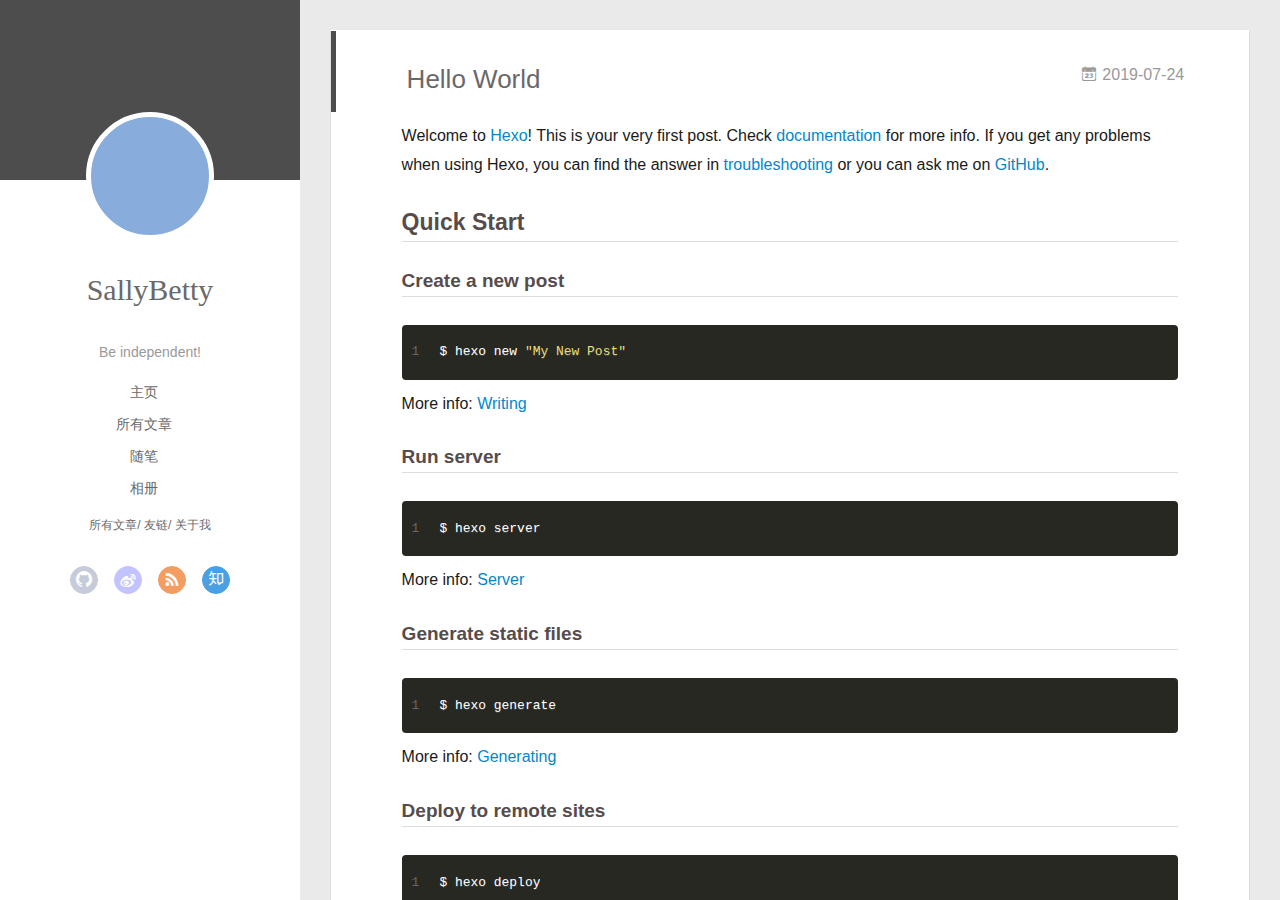
==== commit 022fc3b3: "Site updated: 2019-07-25 17:13:37" ====
--- a/index.html
+++ b/index.html
@@ -6,20 +6,20 @@
   <meta name="renderer" content="webkit">
   <meta http-equiv="X-UA-Compatible" content="IE=edge">
   <link rel="dns-prefetch" href="http://yoursite.com">
-  <title>Hello</title>
+  <title>Welcome to SallyBetty&#39;s blog!</title>
   <meta name="viewport" content="width=device-width, initial-scale=1, maximum-scale=1">
-  <meta name="description" content="Be independent!">
+  <meta name="description" content="myblog">
 <meta property="og:type" content="website">
-<meta property="og:title" content="Hello">
+<meta property="og:title" content="Welcome to SallyBetty&#39;s blog!">
 <meta property="og:url" content="http://yoursite.com/index.html">
-<meta property="og:site_name" content="Hello">
-<meta property="og:description" content="Be independent!">
+<meta property="og:site_name" content="Welcome to SallyBetty&#39;s blog!">
+<meta property="og:description" content="myblog">
 <meta property="og:locale" content="zh-Hans">
 <meta name="twitter:card" content="summary">
-<meta name="twitter:title" content="Hello">
-<meta name="twitter:description" content="Be independent!">
-  
-    <link rel="alternative" href="/atom.xml" title="Hello" type="application/atom+xml">
+<meta name="twitter:title" content="Welcome to SallyBetty&#39;s blog!">
+<meta name="twitter:description" content="myblog">
+  
+    <link rel="alternative" href="/atom.xml" title="Welcome to SallyBetty&#39;s blog!" type="application/atom+xml">
   
   
     <link rel="icon" href="/favicon.png">
@@ -52,7 +52,7 @@
 		  <h1 class="header-author"><a href="/">SallyBetty</a></h1>
 		</hgroup>
 		
-		<p class="header-subtitle">myblog</p>
+		<p class="header-subtitle">Be independent!</p>
 		
 
 		<nav class="header-menu">
@@ -60,7 +60,11 @@
 			
 				<li><a href="/">主页</a></li>
 	        
+				<li><a href="/allPages">所有文章</a></li>
+	        
 				<li><a href="/tags/随笔/">随笔</a></li>
+	        
+				<li><a href="/photos">相册</a></li>
 	        
 			</ul>
 		</nav>
@@ -112,9 +116,13 @@
 			  <h1 class="header-author js-header-author">SallyBetty</h1>
 			</hgroup>
 			
-			<p class="header-subtitle"><i class="icon icon-quo-left"></i>myblog<i class="icon icon-quo-right"></i></p>
-			
-			
+			<p class="header-subtitle"><i class="icon icon-quo-left"></i>Be independent!<i class="icon icon-quo-right"></i></p>
+			
+			
+			
+				
+			
+				
 			
 				
 			
@@ -137,12 +145,16 @@
 			</nav>
 
 			<nav class="header-menu js-header-menu">
-				<ul style="width: 50%">
-				
-				
-					<li style="width: 50%"><a href="/">主页</a></li>
-		        
-					<li style="width: 50%"><a href="/tags/随笔/">随笔</a></li>
+				<ul style="width: 70%">
+				
+				
+					<li style="width: 25%"><a href="/">主页</a></li>
+		        
+					<li style="width: 25%"><a href="/allPages">所有文章</a></li>
+		        
+					<li style="width: 25%"><a href="/tags/随笔/">随笔</a></li>
+		        
+					<li style="width: 25%"><a href="/photos">相册</a></li>
 		        
 				</ul>
 			</nav>
@@ -376,27 +388,11 @@
         <ul class="search-ul">
           
             <li class="search-li">
-              <a href="http://localhost:4000/" target="_blank" class="search-title"><i class="icon-quo-left icon"></i>友情链接1</a>
+              <a href="http://www.baidu.com" target="_blank" class="search-title"><i class="icon-quo-left icon"></i>百度一下</a>
             </li>
           
             <li class="search-li">
-              <a href="http://localhost:4000/" target="_blank" class="search-title"><i class="icon-quo-left icon"></i>友情链接2</a>
-            </li>
-          
-            <li class="search-li">
-              <a href="http://localhost:4000/" target="_blank" class="search-title"><i class="icon-quo-left icon"></i>友情链接3</a>
-            </li>
-          
-            <li class="search-li">
-              <a href="http://localhost:4000/" target="_blank" class="search-title"><i class="icon-quo-left icon"></i>友情链接4</a>
-            </li>
-          
-            <li class="search-li">
-              <a href="http://localhost:4000/" target="_blank" class="search-title"><i class="icon-quo-left icon"></i>友情链接5</a>
-            </li>
-          
-            <li class="search-li">
-              <a href="http://localhost:4000/" target="_blank" class="search-title"><i class="icon-quo-left icon"></i>友情链接6</a>
+              <a href="http://www.google.com" target="_blank" class="search-title"><i class="icon-quo-left icon"></i>Google</a>
             </li>
           
         </ul>
@@ -407,7 +403,7 @@
     
     	<section class="tools-section tools-section-me" q-show="aboutme">
   	  	
-  	  		<div class="aboutme-wrap" id="js-aboutme">很惭愧&lt;br&gt;&lt;br&gt;只做了一点微小的工作&lt;br&gt;谢谢大家</div>
+  	  		<div class="aboutme-wrap" id="js-aboutme">目前还是一个小透明&lt;br&gt;&lt;br&gt;写一些东西加深自己的印象&lt;br&gt;欢迎探讨指正谢谢啦！</div>
   	  	
     	</section>
     
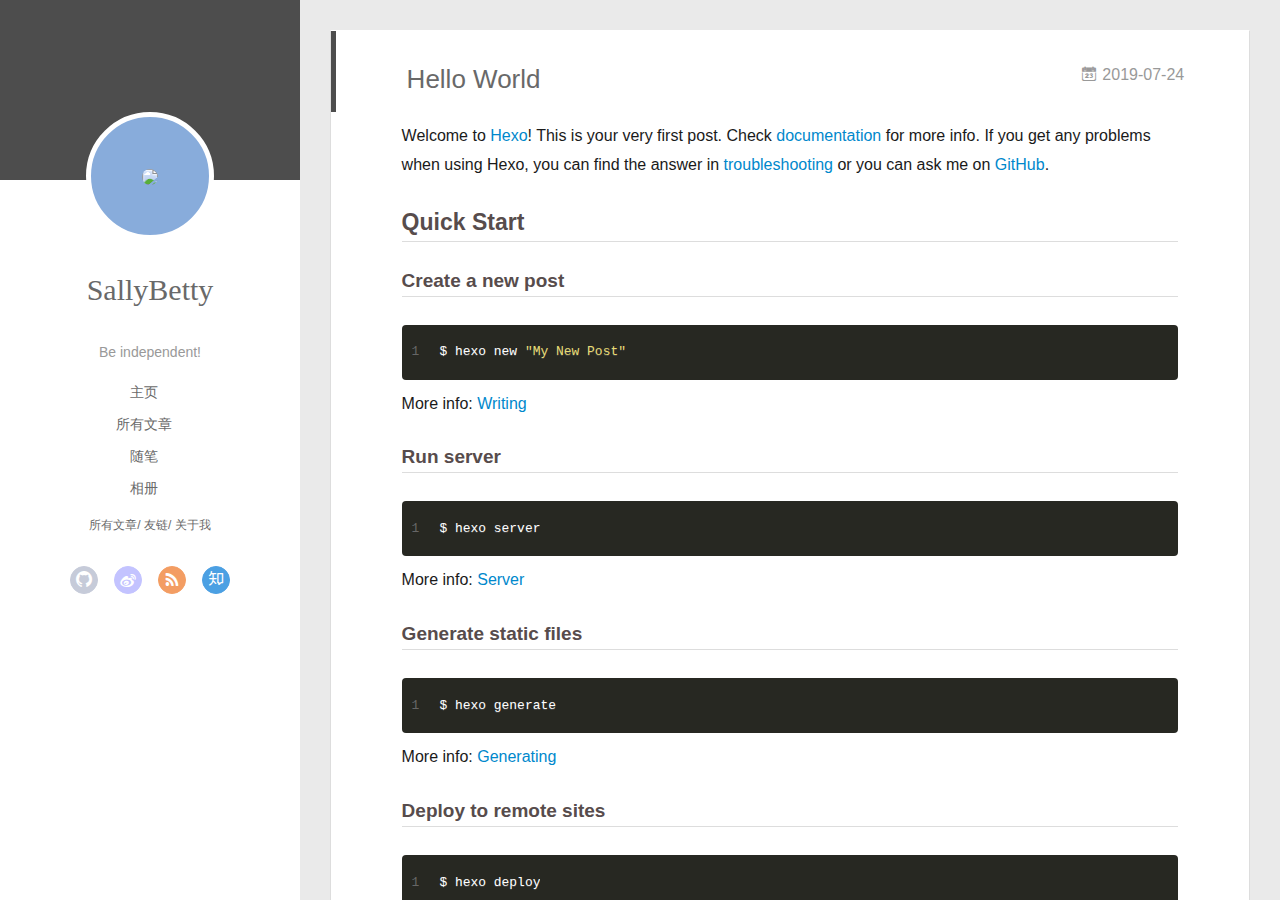
==== commit f300b85a: "Site updated: 2019-07-25 17:23:45" ====
--- a/index.html
+++ b/index.html
@@ -46,7 +46,7 @@
 <div class="intrude-less">
 	<header id="header" class="inner">
 		<a href="/" class="profilepic">
-			<img src="" class="js-avatar">
+			<img src="/uploads/avatar.jpg" class="js-avatar">
 		</a>
 		<hgroup>
 		  <h1 class="header-author"><a href="/">SallyBetty</a></h1>
@@ -110,7 +110,7 @@
 	<div class="intrude-less">
 		<header id="header" class="inner">
 			<div class="profilepic">
-				<img src="" class="js-avatar">
+				<img src="/uploads/avatar.jpg" class="js-avatar">
 			</div>
 			<hgroup>
 			  <h1 class="header-author js-header-author">SallyBetty</h1>
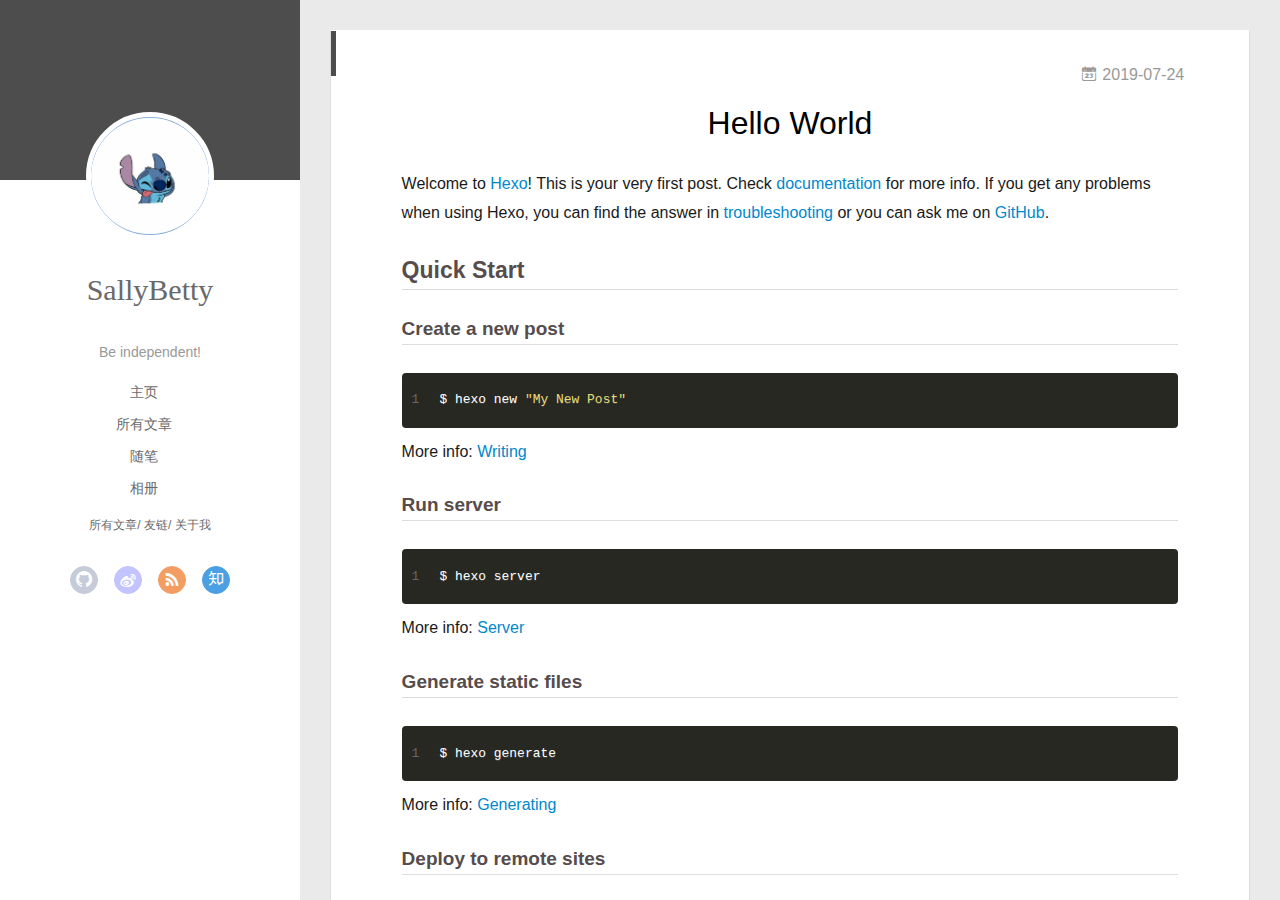
==== commit 0635b3a2: "Site updated: 2019-07-26 14:11:34" ====
--- a/index.html
+++ b/index.html
@@ -22,13 +22,13 @@
     <link rel="alternative" href="/atom.xml" title="Welcome to SallyBetty&#39;s blog!" type="application/atom+xml">
   
   
-    <link rel="icon" href="/favicon.png">
+    <link rel="icon" href="/img/favicon.jpg">
   
   <link rel="stylesheet" type="text/css" href="/./main.0cf68a.css">
   <style type="text/css">
   
     #container.show {
-      background: linear-gradient(200deg,#a0cfe4,#e8c37e);
+      background: linear-gradient(200deg,#ccc,#000);
     }
   </style>
   
@@ -176,12 +176,6 @@
     
       <header class="article-header">
         
-  
-    <h1 itemprop="name">
-      <a class="article-title" href="/2019/07/24/hello-world/">Hello World</a>
-    </h1>
-  
-
         
         <a href="/2019/07/24/hello-world/" class="archive-article-date">
   	<time datetime="2019-07-24T08:39:14.143Z" itemprop="datePublished"><i class="icon-calendar icon"></i>2019-07-24</time>
@@ -190,6 +184,15 @@
       </header>
     
     <div class="article-entry" itemprop="articleBody">
+		
+		<center><p>
+  
+    <h1 itemprop="name">
+      <a class="article-title_code_ant" href="/2019/07/24/hello-world/">Hello World</a>
+    </h1>
+  
+</p></center>
+
       
         <p>Welcome to <a href="https://hexo.io/" target="_blank" rel="noopener">Hexo</a>! This is your very first post. Check <a href="https://hexo.io/docs/" target="_blank" rel="noopener">documentation</a> for more info. If you get any problems when using Hexo, you can find the answer in <a href="https://hexo.io/docs/troubleshooting.html" target="_blank" rel="noopener">troubleshooting</a> or you can ask me on <a href="https://github.com/hexojs/hexo/issues" target="_blank" rel="noopener">GitHub</a>.</p>
 <h2 id="Quick-Start"><a href="#Quick-Start" class="headerlink" title="Quick Start"></a>Quick Start</h2><h3 id="Create-a-new-post"><a href="#Create-a-new-post" class="headerlink" title="Create a new post"></a>Create a new post</h3><figure class="highlight bash"><table><tr><td class="gutter"><pre><span class="line">1</span><br></pre></td><td class="code"><pre><span class="line">$ hexo new <span class="string">"My New Post"</span></span><br></pre></td></tr></table></figure>
@@ -403,7 +406,7 @@
     
     	<section class="tools-section tools-section-me" q-show="aboutme">
   	  	
-  	  		<div class="aboutme-wrap" id="js-aboutme">目前还是一个小透明&lt;br&gt;&lt;br&gt;写一些东西加深自己的印象&lt;br&gt;欢迎探讨指正谢谢啦！</div>
+  	  		<div class="aboutme-wrap" id="js-aboutme">目前还是一个小透明&lt;br&gt;&lt;br&gt;写一些东西加深自己的印象&lt;br&gt;&lt;br&gt;欢迎探讨指正谢谢啦！</div>
   	  	
     	</section>
     
@@ -477,5 +480,11 @@
 
 </div>
   </div>
+<!-- 样式二（飘动的彩带） -->
+<script src="https://g.joyinshare.com/hc/piao.js" type="text/javascript"></script>
 </body>
-</html>+<script type="text/javascript">
+    	/*7Core-CN - 网页鼠标点击特效（爱心）*/
+        !function (e, t, a) {function r() {for (var e = 0; e < s.length; e++) s[e].alpha <= 0 ? (t.body.removeChild(s[e].el), s.splice(e, 1)) : (s[e].y--, s[e].scale += .004, s[e].alpha -= .013, s[e].el.style.cssText = "left:" + s[e].x + "px;top:" + s[e].y + "px;opacity:" + s[e].alpha + ";transform:scale(" + s[e].scale + "," + s[e].scale + ") rotate(45deg);background:" + s[e].color + ";z-index:99999");requestAnimationFrame(r)}function n() {var t = "function" == typeof e.onclick && e.onclick;e.onclick = function (e) {t && t(), o(e)}}function o(e) {var a = t.createElement("div");a.className = "heart", s.push({el: a,x: e.clientX - 5,y: e.clientY - 5,scale: 1,alpha: 1,color: c()}), t.body.appendChild(a)}function i(e) {var a = t.createElement("style");a.type = "text/css";try {a.appendChild(t.createTextNode(e))} catch (t) {a.styleSheet.cssText = e}t.getElementsByTagName("head")[0].appendChild(a)}function c() {return "rgb(" + ~~(255 * Math.random()) + "," + ~~(255 * Math.random()) + "," + ~~(255 * Math.random()) + ")"}var s = [];e.requestAnimationFrame = e.requestAnimationFrame || e.webkitRequestAnimationFrame || e.mozRequestAnimationFrame || e.oRequestAnimationFrame || e.msRequestAnimationFrame || function (e) {setTimeout(e, 1e3 / 60)}, i(".heart{width: 10px;height: 10px;position: fixed;background: #f00;transform: rotate(45deg);-webkit-transform: rotate(45deg);-moz-transform: rotate(45deg);}.heart:after,.heart:before{content: '';width: inherit;height: inherit;background: inherit;border-radius: 50%;-webkit-border-radius: 50%;-moz-border-radius: 50%;position: fixed;}.heart:after{top: -5px;}.heart:before{left: -5px;}"), n(), r()}(window, document);
+</script>
+</html>
--- a/main.0cf68a.css
+++ b/main.0cf68a.css
@@ -1 +1,11 @@
-.clearfix:after,.clearfix:before{content:"";display:table}.clearfix:after{clear:both}.left-col.show{box-shadow:0 0 6px 0 rgba(0,0,0,.75)}.mid-col,.mid-col.show .article,.tools-col,.tools-col .tools-section .search-tag.tagcloud .article-tag-list,.tools-col .tools-section .search-ul .search-tag span:hover,.tools-col .tools-section .search-ul .search-time span:hover,.tools-col .tools-section .search-ul .search-title:hover,.tools-col .tools-section .search-wrap .icon{transition:all .2s ease-in;-ms-transition:all .2s ease-in}@-webkit-keyframes leftIn{0%,60%,75%,90%,to{-webkit-animation-timing-function:cubic-bezier(.215,.61,.355,1);animation-timing-function:cubic-bezier(.215,.61,.355,1)}0%{-webkit-transform:translateZ(0);transform:translateZ(0)}60%{-webkit-transform:translate3d(358px,0,0);transform:translate3d(358px,0,0)}75%{-webkit-transform:translate3d(323px,0,0);transform:translate3d(323px,0,0)}90%{-webkit-transform:translate3d(338px,0,0);transform:translate3d(338px,0,0)}to{-webkit-transform:translate3d(333px,0,0);transform:translate3d(333px,0,0)}}@keyframes leftIn{0%,60%,75%,90%,to{-webkit-animation-timing-function:cubic-bezier(.215,.61,.355,1);animation-timing-function:cubic-bezier(.215,.61,.355,1)}0%{-webkit-transform:translateZ(0);transform:translateZ(0)}60%{-webkit-transform:translate3d(358px,0,0);transform:translate3d(358px,0,0)}75%{-webkit-transform:translate3d(323px,0,0);transform:translate3d(323px,0,0)}90%{-webkit-transform:translate3d(338px,0,0);transform:translate3d(338px,0,0)}to{-webkit-transform:translate3d(333px,0,0);transform:translate3d(333px,0,0)}}.mid-col.show{-webkit-animation-duration:.8s;animation-duration:.8s;-webkit-animation-fill-mode:both;animation-fill-mode:both;-webkit-animation-name:leftIn;animation-name:leftIn}@-webkit-keyframes leftOut{0%,60%,75%,90%,to{-webkit-animation-timing-function:cubic-bezier(.215,.61,.355,1);animation-timing-function:cubic-bezier(.215,.61,.355,1)}0%{-webkit-transform:translate3d(333px,0,0);transform:translate3d(333px,0,0)}60%{-webkit-transform:translate3d(-25px,0,0);transform:translate3d(-25px,0,0)}75%{-webkit-transform:translate3d(10px,0,0);transform:translate3d(10px,0,0)}90%{-webkit-transform:translate3d(-5px,0,0);transform:translate3d(-5px,0,0)}to{-webkit-transform:translateZ(0);transform:translateZ(0)}}@keyframes leftOut{0%,60%,75%,90%,to{-webkit-animation-timing-function:cubic-bezier(.215,.61,.355,1);animation-timing-function:cubic-bezier(.215,.61,.355,1)}0%{-webkit-transform:translate3d(333px,0,0);transform:translate3d(333px,0,0)}60%{-webkit-transform:translate3d(-25px,0,0);transform:translate3d(-25px,0,0)}75%{-webkit-transform:translate3d(10px,0,0);transform:translate3d(10px,0,0)}90%{-webkit-transform:translate3d(-5px,0,0);transform:translate3d(-5px,0,0)}to{-webkit-transform:translateZ(0);transform:translateZ(0)}}.mid-col.hide{-webkit-animation-duration:.8s;animation-duration:.8s;-webkit-animation-name:leftOut;animation-name:leftOut}@-webkit-keyframes smallLeftIn{0%,60%,75%,90%,to{-webkit-animation-timing-function:cubic-bezier(.215,.61,.355,1);animation-timing-function:cubic-bezier(.215,.61,.355,1)}0%{-webkit-transform:translateZ(0);transform:translateZ(0)}60%{-webkit-transform:translate3d(325px,0,0);transform:translate3d(325px,0,0)}75%{-webkit-transform:translate3d(290px,0,0);transform:translate3d(290px,0,0)}90%{-webkit-transform:translate3d(305px,0,0);transform:translate3d(305px,0,0)}to{-webkit-transform:translate3d(300px,0,0);transform:translate3d(300px,0,0)}}@keyframes smallLeftIn{0%,60%,75%,90%,to{-webkit-animation-timing-function:cubic-bezier(.215,.61,.355,1);animation-timing-function:cubic-bezier(.215,.61,.355,1)}0%{-webkit-transform:translateZ(0);transform:translateZ(0)}60%{-webkit-transform:translate3d(325px,0,0);transform:translate3d(325px,0,0)}75%{-webkit-transform:translate3d(290px,0,0);transform:translate3d(290px,0,0)}90%{-webkit-transform:translate3d(305px,0,0);transform:translate3d(305px,0,0)}to{-webkit-transform:translate3d(300px,0,0);transform:translate3d(300px,0,0)}}.tools-col.show{-webkit-animation-duration:.8s;animation-duration:.8s;-webkit-animation-fill-mode:both;animation-fill-mode:both;-webkit-animation-name:smallLeftIn;animation-name:smallLeftIn}@-webkit-keyframes smallleftOut{0%,60%,75%,90%,to{-webkit-animation-timing-function:cubic-bezier(.215,.61,.355,1);animation-timing-function:cubic-bezier(.215,.61,.355,1)}0%{-webkit-transform:translate3d(333px,0,0);transform:translate3d(333px,0,0)}60%{-webkit-transform:translate3d(-25px,0,0);transform:translate3d(-25px,0,0)}75%{-webkit-transform:translate3d(10px,0,0);transform:translate3d(10px,0,0)}90%{-webkit-transform:translate3d(-5px,0,0);transform:translate3d(-5px,0,0)}to{-webkit-transform:translateZ(0);transform:translateZ(0)}}@keyframes smallleftOut{0%,60%,75%,90%,to{-webkit-animation-timing-function:cubic-bezier(.215,.61,.355,1);animation-timing-function:cubic-bezier(.215,.61,.355,1)}0%{-webkit-transform:translate3d(333px,0,0);transform:translate3d(333px,0,0)}60%{-webkit-transform:translate3d(-25px,0,0);transform:translate3d(-25px,0,0)}75%{-webkit-transform:translate3d(10px,0,0);transform:translate3d(10px,0,0)}90%{-webkit-transform:translate3d(-5px,0,0);transform:translate3d(-5px,0,0)}to{-webkit-transform:translateZ(0);transform:translateZ(0)}}.tools-col.hide{-webkit-animation-duration:.8s;animation-duration:.8s;-webkit-animation-fill-mode:both;animation-fill-mode:both;-webkit-animation-name:smallleftOut;animation-name:smallleftOut}html{-ms-text-size-adjust:100%;-webkit-text-size-adjust:100%;-webkit-tap-highlight-color:transparent;height:100%}body{margin:0;font-size:14px;font-family:Helvetica Neue,Helvetica,STHeiTi,Arial,sans-serif;line-height:1.5;color:#333;background-color:#fff;min-height:100%}article,aside,details,figcaption,figure,footer,header,hgroup,main,menu,nav,section,summary{display:block}audio,canvas,progress,video{display:inline-block}audio:not([controls]){display:none;height:0}progress{vertical-align:baseline}[hidden],template{display:none}a{background:transparent;text-decoration:none;color:#08c}a:active{outline:0}abbr[title]{border-bottom:1px dotted}b,strong{font-weight:700}dfn{font-style:italic}mark{background:#ff0;color:#000}small{font-size:80%}sub,sup{font-size:75%;line-height:0;position:relative;vertical-align:baseline}sup{top:-.5em}sub{bottom:-.25em}img{border:0;vertical-align:middle;max-width:100%}svg:not(:root){overflow:hidden}pre{overflow:auto;white-space:pre;white-space:pre-wrap;word-wrap:break-word}code,kbd,pre,samp{font-family:monospace,monospace;font-size:1em}button,input,optgroup,select,textarea{color:inherit;font:inherit;margin:0;vertical-align:middle}button,input,select{overflow:visible}button,select{text-transform:none}button,html input[type=button],input[type=reset],input[type=submit]{-webkit-appearance:button;cursor:pointer}[disabled]{cursor:default}button::-moz-focus-inner,input::-moz-focus-inner{border:0;padding:0}input{line-height:normal}input[type=checkbox],input[type=radio]{box-sizing:border-box;padding:0}input[type=number]::-webkit-inner-spin-button,input[type=number]::-webkit-outer-spin-button{height:auto}input[type=search]{-webkit-appearance:textfield;box-sizing:border-box}input[type=search]::-webkit-search-cancel-button,input[type=search]::-webkit-search-decoration{-webkit-appearance:none}fieldset{border:1px solid silver;margin:0 2px;padding:.35em .625em .75em}legend{border:0;padding:0}textarea{overflow:auto;resize:vertical;vertical-align:top}optgroup{font-weight:700}button,input,select,textarea{outline:0}input,textarea{-webkit-user-modify:read-write-plaintext-only}input::-ms-clear,input::-ms-reveal{display:none}input::-moz-placeholder,textarea::-moz-placeholder{color:#999}input:-ms-input-placeholder,textarea:-ms-input-placeholder{color:#999}input::-webkit-input-placeholder,textarea::-webkit-input-placeholder{color:#999}.placeholder{color:#999}table{border-collapse:collapse;border-spacing:0}td,th{padding:0}blockquote,figure,form,h1,h2,h3,h4,h5,h6,p{margin:0}dd,dl,li,ol,ul{margin:0;padding:0}ol,ul{list-style:none outside none}h1,h2,h3{line-height:2;font-weight:400}h1{font-size:18px}h2{font-size:16px}h3{font-size:14px}i{font-style:normal}*{box-sizing:border-box}@font-face{font-family:iconfont;src:url(./fonts/iconfont.b322fa.eot);src:url(./fonts/iconfont.b322fa.eot#iefix) format("embedded-opentype"),url(./fonts/iconfont.8c627f.woff) format("woff"),url(./fonts/iconfont.16acc2.ttf) format("truetype"),url(./fonts/iconfont.45d7ee.svg#iconfont) format("svg")}[class*=" icon-"],[class^=icon-]{font-family:iconfont!important;speak:none;font-size:16px;font-style:normal;font-weight:400;font-variant:normal;text-transform:none;line-height:1;-webkit-font-smoothing:antialiased;-moz-osx-font-smoothing:grayscale}.icon-twitter:before{content:"\E600"}.icon-facebook:before{content:"\E601"}.icon-clock:before{content:"\E602"}.icon-mail:before{content:"\E609"}.icon-link:before{content:"\E6AB"}.icon-search:before{content:"\E65B"}.icon-smile:before{content:"\E64A"}.icon-roundrightfill:before{content:"\E65A"}.icon-list:before{content:"\E682"}.icon-book:before{content:"\E6FE"}.icon-home:before{content:"\E6BB"}.icon-share:before{content:"\E618"}.icon-back:before{content:"\E625"}.icon-qq:before{content:"\E62D"}.icon-weibo:before{content:"\E619"}.icon-segmentfault:before{content:"\E603"}.icon-sort:before{content:"\E700"}.icon-jianshu:before{content:"\E613"}.icon-circle-left:before{content:"\E71F"}.icon-circle-right:before{content:"\E720"}.icon-loading:before{content:"\E614"}.icon-acfun:before{content:"\E604"}.icon-close:before{content:"\E60C"}.icon-tumblr:before{content:"\E6B0"}.icon-calendar:before{content:"\E667"}.icon-rss:before{content:"\E877"}.icon-price-tags:before{content:"\E6F9"}.icon-quo-left:before{content:"\E7F5"}.icon-quo-right:before{content:"\E7F6"}.icon-back1:before{content:"\E64E"}.icon-github:before{content:"\E735"}.icon-film:before{content:"\E7B7"}.icon-weixin:before{content:"\E61F"}.icon-qzone:before{content:"\E680"}.icon-category:before{content:"\E605"}.icon-douban:before{content:"\E64C"}.icon-roundleftfill:before{content:"\E799"}.icon-tuding:before{content:"\E651"}.icon-zhihu:before{content:"\E61B"}.icon-linkedin:before{content:"\E6D4"}.icon-google:before{content:"\E635"}.icon-plane:before{content:"\E62F"}.icon-bilibili:before{content:"\E622"}.icon-psn:before{content:"\E6C7"}body,button,input,select,textarea{color:#1a1a1a;font-family:lucida grande,lucida sans unicode,lucida,helvetica,Hiragino Sans GB,Microsoft YaHei,WenQuanYi Micro Hei,sans-serif;font-size:16px;font-size:1rem;line-height:1.75}body{overflow-y:hidden;background:#eaeaea}#container,body,html{height:100%;overflow-x:hidden;overflow-y:auto}#mobile-nav{display:none}#container{position:relative;min-height:100%}#container .anm-canvas{display:none}#container.show .anm-canvas{display:block;position:fixed}.body-wrap{margin-bottom:80px}.mid-col{position:absolute;right:0;min-height:100%;background:#eaeaea;left:300px;width:auto}.mid-col.show{background:none;opacity:.9}.mid-col.show .article{background:hsla(0,0%,100%,.3)}.left-col{background:#fff;width:300px;position:fixed;opacity:1;transition:all .2s ease-in;height:100%;z-index:999}.left-col .overlay{width:100%;height:180px;position:absolute}.left-col .intrude-less{width:76%;text-align:center;margin:112px auto 0}.left-col #header{width:100%;height:300px;position:relative;border-bottom:1px solid color-border}.left-col #header a{color:#696969}.left-col #header a:hover{color:#b0a0aa}.left-col #header .header-subtitle{text-align:center;color:#999;font-size:14px;line-height:25px;overflow:hidden;text-overflow:ellipsis;display:-webkit-box;-webkit-line-clamp:2;-webkit-box-orient:vertical}.left-col #header .header-menu{font-weight:300;line-height:31px;text-transform:uppercase;float:none;min-height:150px;margin-left:-12px;text-align:center;display:-webkit-box;-webkit-box-orient:horizontal;-webkit-box-pack:center;-webkit-box-align:center}.left-col #header .header-menu li{cursor:default}.left-col #header .header-menu li a{font-size:14px;min-width:300px}.left-col #header .header-smart-menu{font-size:12px;margin-bottom:20px}.left-col #header .header-smart-menu a:after{content:"/"}.left-col #header .header-smart-menu a:last-child:after{content:""}.left-col #header .profilepic{display:block;border:5px solid #fff;border-radius:300px;width:128px;height:128px;margin:0 auto;position:relative;overflow:hidden;background:#88acdb;-webkit-transition:all .2s ease-in;display:-webkit-box;-webkit-box-orient:horizontal;-webkit-box-pack:center;-webkit-box-align:center;text-align:center}.left-col #header .profilepic img{border-radius:300px;opacity:1;-webkit-transition:all .2s ease-in}.left-col #header .profilepic img.show{width:100%;height:100%;opacity:1}.left-col #header .header-author{text-align:center;margin:.67em 0;font-family:Roboto,serif;font-size:30px;transition:.3s}::-webkit-scrollbar{width:10px;height:10px}::-webkit-scrollbar-button{width:0;height:0}::-webkit-scrollbar-button:end:decrement,::-webkit-scrollbar-button:start:increment{display:none}::-webkit-scrollbar-corner{display:block}::-webkit-scrollbar-thumb{border-radius:8px;background-color:rgba(0,0,0,.2)}::-webkit-scrollbar-thumb:hover{border-radius:8px;background-color:rgba(0,0,0,.5)}::-webkit-scrollbar-thumb,::-webkit-scrollbar-track{border-right:1px solid transparent;border-left:1px solid transparent}::-webkit-scrollbar-track:hover{background-color:rgba(0,0,0,.15)}::-webkit-scrollbar-button:start{width:10px;height:10px;background:url(./img/scrollbar_arrow.png) no-repeat 0 0}::-webkit-scrollbar-button:start:hover{background:url(./img/scrollbar_arrow.png) no-repeat -15px 0}::-webkit-scrollbar-button:start:active{background:url(./img/scrollbar_arrow.png) no-repeat -30px 0}::-webkit-scrollbar-button:end{width:10px;height:10px;background:url(./img/scrollbar_arrow.png) no-repeat 0 -18px}::-webkit-scrollbar-button:end:hover{background:url(./img/scrollbar_arrow.png) no-repeat -15px -18px}::-webkit-scrollbar-button:end:active{background:url(./img/scrollbar_arrow.png) no-repeat -30px -18px}.article-entry .highlight,.article-entry pre{background:#272822;margin:10px 0;padding:10px;overflow:auto;color:#fff;font-size:.9em;line-height:22.400000000000002px}.article-entry .gist .gist-file .gist-data .line-numbers,.article-entry .highlight .gutter pre,.article-entry .highlight .gutter pre .line{color:#666}.article-entry code,.article-entry pre{font-family:Source Code Pro,Consolas,Monaco,Menlo,monospace}.article-entry code{background:#eee;padding:0 .3em;border:none}.article-entry pre code{background:none;text-shadow:none;padding:0;color:#fff}.article-entry .highlight{border-radius:4px}.article-entry .highlight pre{border:none;margin:0;padding:0}.article-entry .highlight table{margin:0;width:auto}.article-entry .highlight td{border:none;padding:0}.article-entry .highlight figcaption{color:highlight-comment;line-height:1em;margin-bottom:1em}.article-entry .highlight figcaption:after,.article-entry .highlight figcaption:before{content:"";display:table}.article-entry .highlight figcaption:after{clear:both}.article-entry .highlight figcaption a{float:right}.article-entry .highlight .gutter pre{text-align:right;padding-right:20px}.article-entry .highlight .gutter pre .line{text-shadow:none}.article-entry .highlight .line{color:#fff;min-height:19px}.article-entry .gist{margin:0 -20px;border-style:solid;border-color:#ddd;border-width:1px 0;background:#272822;padding:15px 20px 15px 0}.article-entry .gist .gist-file{border:none;font-family:Source Code Pro,Consolas,Monaco,Menlo,monospace;margin:0}.article-entry .gist .gist-file .gist-data{background:none;border:none}.article-entry .gist .gist-file .gist-data .line-numbers{background:none;border:none;padding:0 20px 0 0}.article-entry .gist .gist-file .gist-data .line-data{padding:0!important}.article-entry .gist .gist-file .highlight{margin:0;padding:0;border:none}.article-entry .gist .gist-file .gist-meta{background:#272822;color:highlight-comment;font:.85em Helvetica Neue,Helvetica,Arial,sans-serif;text-shadow:0 0;padding:0;margin-top:1em;margin-left:20px}.article-entry .gist .gist-file .gist-meta a{color:#258fb8;font-weight:400}.article-entry .gist .gist-file .gist-meta a:hover{text-decoration:underline}pre .comment{color:#75715e}pre .class .params,pre .function .keyword,pre .keyword{color:#66d9ef}pre .css .value,pre .doctype,pre .function,pre .params,pre .tag{color:#fff}pre .at_rule,pre .at_rule .keyword,pre .css~* .tag,pre .preprocessor,pre .preprocessor .keyword,pre .title{color:#f92672}pre .attribute,pre .built_in,pre .class,pre .css~* .class,pre .function .title{color:#a6e22e}pre .string,pre .value{color:#e6db74}pre .number{color:#7163d7}pre .css~* .id,pre .id{color:#fd971f}#header .tagcloud a{color:#fff}.tagcloud a{display:inline-block;text-decoration:none;font-weight:400;font-size:10px;color:#fff;height:18px;line-height:18px;float:left;padding:0 5px 0 10px;position:relative;border-radius:0 5px 5px 0;margin:5px 9px 5px 8px;font-family:Menlo,Monaco,Andale Mono,lucida console,Courier New,monospace}.tagcloud a:hover{opacity:.8}.tagcloud a:before{content:" ";width:0;height:0;position:absolute;top:0;left:-18px;border:9px solid transparent}.tagcloud a:after{content:" ";width:4px;height:4px;background-color:#fff;border-radius:4px;box-shadow:0 0 0 1px rgba(0,0,0,.3);position:absolute;top:7px;left:2px}.tagcloud a.color1{background:#ff945c}.tagcloud a.color1:before{border-right-color:#ff945c}.tagcloud a.color2{background:#cc8167}.tagcloud a.color2:before{border-right-color:#cc8167}.tagcloud a.color3{background:#ba8f6c}.tagcloud a.color3:before{border-right-color:#ba8f6c}.tagcloud a.color4{background:#94635c}.tagcloud a.color4:before{border-right-color:#94635c}.tagcloud a.color5{background:#7b5d5f}.tagcloud a.color5:before{border-right-color:#7b5d5f}.article-tag-list .article-tag-list-item{float:left}.article-pop-out .icon-tuding{color:#999;float:left;margin-right:10px;margin-top:6px}.article-category,.article-category .article-tag-list,.article-tag,.article-tag .article-tag-list{float:left}.article-category .icon,.article-tag .icon{color:#999;float:left;margin-right:10px;margin-top:6px}.article-pop-out{float:left}.archive-article-date{color:#999;margin-right:7.6923%;float:right}.archive-article-date .icon{margin:5px 5px 5px 0}.glass{background-color:rgba(54,70,93,.9);z-index:998;transition:opacity .15s;width:100%;height:100%;display:none}.glass,.tagcloud-ctn{left:0;opacity:1;bottom:0;position:fixed;right:0;top:0}.tagcloud-ctn{z-index:90120;background-size:100% 100%}.tagcloud-ctn .tagcloud-global{position:fixed;top:50%;left:50%;margin-top:-115px;margin-left:-315px;width:630px}.tagcloud-ctn .tagcloud-global a{width:80px;height:80px;border-radius:50%;background:#f2992e;color:#fff;display:block;float:left;line-height:80px;text-align:center}.tagcloud-ctn .tagcloud-global .tab-post-types .tab-post-type:first-child .post-type-icon{background:#f2992e}.tagcloud-ctn .tagcloud-global .tab-post-types .tab-post-type:nth-child(2) .post-type-icon{background:#56bc8a}.tagcloud-ctn .tagcloud-global .tab-post-types .tab-post-type:nth-child(3) .post-type-icon{background:#4aa8d8}.tagcloud-ctn .tagcloud-global .tab-post-types .tab-post-type:nth-child(4) .post-type-icon{background:#a77dc2}.tagcloud-ctn .tagcloud-global .tab-post-types .tab-post-type:nth-child(5) .post-type-icon{background:#dd765d}#header .header-nav{width:100%;position:absolute;transition:-webkit-transform .3s ease-in;transition:transform .3s ease-in;transition:transform .3s ease-in,-webkit-transform .3s ease-in}#header .header-nav .social{margin-top:10px;text-align:center;display:-webkit-box;display:-ms-flexbox;display:flex;-ms-flex-wrap:wrap;flex-wrap:wrap;-webkit-box-pack:center;-ms-flex-pack:center;justify-content:center}#header .header-nav .social a{border-radius:50%;display:-moz-inline-stack;display:inline-block;vertical-align:middle;*vertical-align:auto;zoom:1;*display:inline;margin:0 8px 15px;transition:.3s;text-align:center;color:#fff;opacity:.7;width:28px;height:28px;line-height:26px}#header .header-nav .social a:hover{opacity:1}#header .header-nav .social a.weibo{background:#aaf;border:1px solid #aaf}#header .header-nav .social a.weibo:hover{border:1px solid #aaf}#header .header-nav .social a.segmentfault{background:#009a61;border:1px solid #009a61}#header .header-nav .social a.segmentfault:hover{border:1px solid #009a61}#header .header-nav .social a.rss{background:#ef7522;border:1px solid #ef7522}#header .header-nav .social a.rss:hover{border:1px solid #cf5d0f}#header .header-nav .social a.github{background:#afb6ca;border:1px solid #afb6ca}#header .header-nav .social a.github:hover{border:1px solid #909ab6}#header .header-nav .social a.facebook{background:#3b5998;border:1px solid #3b5998}#header .header-nav .social a.facebook:hover{border:1px solid #2d4373}#header .header-nav .social a.google{background:#c83d20;border:1px solid #c83d20}#header .header-nav .social a.google:hover{border:1px solid #9c3019}#header .header-nav .social a.twitter{background:#55cff8;border:1px solid #55cff8}#header .header-nav .social a.twitter:hover{border:1px solid #24c1f6}#header .header-nav .social a.linkedin{background:#005a87;border:1px solid #005a87}#header .header-nav .social a.linkedin:hover{border:1px solid #006b98}#header .header-nav .social a.acfun{background:#fd4c5d;border:1px solid #fd4c5d}#header .header-nav .social a.acfun:hover{border:1px solid #fd4c5d}#header .header-nav .social a.bilibili{background:#e15280;border:1px solid #e15280}#header .header-nav .social a.bilibili:hover{border:1px solid #e15280}#header .header-nav .social a.zhihu{background:#0078d8;border:1px solid #0078d8}#header .header-nav .social a.zhihu:hover{border:1px solid #0078d8}#header .header-nav .social a.douban{background:#06c611;border:1px solid #06c611}#header .header-nav .social a.douban:hover{border:1px solid #06c611}#header .header-nav .social a.mail{background:#005a87;border:1px solid #005a87}#header .header-nav .social a.mail:hover{border:1px solid #006b98}#header .header-nav .social a.jianshu{background:#ff5722;border:1px solid #ff5722}#header .header-nav .social a.jianshu:hover{border:1px solid #ff5722}#header .header-nav .social a.weixin{background:#4caf50;border:1px solid #4caf50}#header .header-nav .social a.weixin:hover{border:1px solid #4caf50}#header .header-nav .social a.qq{background:#34baad;border:1px solid #34baad}#header .header-nav .social a.qq:hover{border:1px solid #34baad}#header .header-nav .social a.psn{background:#086ef6;border:1px solid #086ef6}#header .header-nav .social a.psn:hover{border:1px solid #086ef6}#page-nav{text-align:center;margin-top:30px}#page-nav .page-number{width:20px;height:25px;background:#4d4d4d;display:inline-block;color:#fff;line-height:25px;font-size:12px;margin:0 5px 30px;border-radius:2px}#page-nav .page-number:hover{background:#5e5e5e}#page-nav .current{background:#88acdb;cursor:default}#page-nav .current:hover{background:#88acdb}#page-nav .extend{color:#4d4d4d;margin:0 27px;opacity:1}#page-nav .extend:hover{color:#5e5e5e}#page-nav:hover .extend{opacity:1}.archives-wrap{position:relative;margin:0 30px;padding-right:60px;border-bottom:1px solid #eee;background:#fff}.archives-wrap:first-child{margin-top:30px}.archives-wrap:last-child{margin-bottom:80px}.archives-wrap .archive-year-wrap{line-height:35px;width:200px;position:absolute;padding-top:15px;font-size:1.8em;z-index:1}.archives-wrap .archive-year-wrap a{color:#666;font-weight:700;padding-left:48px}.archives{position:relative}.archives .article-info{border:none}.archives .archive-article{margin-left:200px;padding:20px 0;border-bottom:1px solid #eee;border-top:1px solid #fff;position:relative}.archives .archive-article:first-child{border-top:none}.archives .archive-article:last-child{border-bottom:none}.archives .archive-article-title{font-size:16px;color:#333;transition:color .3s}.archives .archive-article-title:hover{color:#657b83}.archives .archive-article-title span{display:block;color:#a8a8a8;font-size:12px;line-height:14px;height:7px;padding-left:2px}.archives .archive-article-title span:before{display:inline-block;content:"\201C";font-family:serif;font-size:30px;float:left;margin:4px 4px 0 -12px;color:#c8c8c8}.archive-article-inner .icon-clock{margin-right:5px}.archive-article-inner .archive-article-header{position:relative;min-height:36px}.archive-article-inner .article-meta{position:relative;float:right;margin-top:-10px;color:#555;background:none;text-align:right;width:auto}.archive-article-inner .article-meta .article-date time{color:#aaa}.archive-article-inner .article-meta .archive-article-date,.archive-article-inner .article-meta .article-tag-list{margin-right:30px;display:-moz-inline-stack;display:inline-block;vertical-align:middle;zoom:1;color:#666;font-size:14px}.archive-article-inner .article-meta .archive-article-date{cursor:default;font-size:12px;margin-bottom:5px;margin-top:-10px;margin-right:0}.archive-article-inner .article-meta .article-category:before{float:left;margin-top:1px;left:15px}.archive-article-inner .article-meta .article-category .article-category-link{width:auto;max-width:83px;padding-left:10px}.archive-article-inner .article-meta .article-tag-list{margin-top:0}.archive-article-inner .article-meta .article-tag-list:before{left:15px}.archive-article-inner .article-meta .article-tag-list .article-tag-list-item{display:inline-block;width:auto;max-width:83px;padding-left:8px;font-size:12px}.tools-col{width:300px;height:100%;position:fixed;left:0;top:0;z-index:0;padding:0;opacity:0;-webkit-overflow-scrolling:touch;overflow-scrolling:touch}.tools-col.show{opacity:1}.tools-col.hide{z-index:0}.tools-col .tools-nav{display:none}.tools-col .tools-section,.tools-col .tools-wrap{height:100%;color:#e5e5e5;width:360px;overflow:hidden;overflow-y:auto}.tools-col .tools-section ::-webkit-scrollbar,.tools-col .tools-wrap ::-webkit-scrollbar{display:none}.tools-col .tools-section .search-wrap{width:310px;margin:20px 20px 10px;position:relative}.tools-col .tools-section .search-wrap .search-ipt{width:310px;color:#fff;background:none;border:none;border-bottom:2px solid #fff;font-family:Roboto,serif}.tools-col .tools-section .search-wrap .icon{position:absolute;right:0;top:7px;color:#fff;cursor:pointer}.tools-col .tools-section .search-wrap .icon:hover{-webkit-transform:scale(1.2);transform:scale(1.2)}.tools-col .tools-section .search-wrap ::-webkit-input-placeholder{color:#ededed}.tools-col .tools-section .search-tag.tagcloud{text-align:center;position:relative}.tools-col .tools-section .search-tag.tagcloud .search-tag-wording{font-size:12px;float:right;margin:4px 75px 0 0}.tools-col .tools-section .search-tag.tagcloud .search-switch{width:40px;height:25px;display:block}.tools-col .tools-section .search-tag.tagcloud .search-switch input{width:40px;height:14px;position:absolute;top:0;right:30px;z-index:2;border:0;background:0 0;-webkit-appearance:none;outline:0}.tools-col .tools-section .search-tag.tagcloud .search-switch input:before{content:"";width:40px;height:14px;border:1px solid #bdcabc;background-color:#fdfdfd;border-radius:20px;cursor:pointer;display:inline-block;position:relative;vertical-align:middle;box-sizing:content-box;box-shadow:inset 0 0 0 0 #dfdfdf;transition:border .4s,box-shadow .4s;background-clip:content-box}.tools-col .tools-section .search-tag.tagcloud .search-switch input:checked:before{border-color:#64bd63;box-shadow:inset 0 0 0 .16rem #64bd63;background-color:#64bd63;transition:border .4s,box-shadow .4s,background-color 1.2s}.tools-col .tools-section .search-tag.tagcloud .search-switch input:checked:after{left:27px;background:#fff}.tools-col .tools-section .search-tag.tagcloud .search-switch input:after{content:"";width:14px;height:14px;position:absolute;top:16px;left:2px;-webkit-transform:translateY(-50%);border-radius:100%;background-color:#91c0f1;box-shadow:0 1px 1px rgba(0,0,0,.4);transition:left .2s;cursor:pointer}.tools-col .tools-section .search-tag.tagcloud .article-tag-list{display:none;margin:15px 10px 0;padding:10px;background:hsla(0,0%,100%,.2)}.tools-col .tools-section .search-tag.tagcloud .article-tag-list.show{display:block}.tools-col .tools-section .search-tag.tagcloud .a{float:none}.tools-col .tools-section .search-ul{margin-top:10px;color:rgba(77,77,77,.75);-webkit-overflow-scrolling:touch;overflow-scrolling:touch;overflow-y:auto}.tools-col .tools-section .search-ul .search-li{padding:10px 20px;border-bottom:1px dotted #dcdcdc}.tools-col .tools-section .search-ul .search-li:hover{background:hsla(0,0%,100%,.2)}.tools-col .tools-section .search-ul .search-title{overflow:hidden;white-space:nowrap;text-overflow:ellipsis;display:block;color:#fffff8;text-shadow:1px 1px rgba(77,77,77,.25)}.tools-col .tools-section .search-ul .search-title .icon{margin-right:10px;color:#fffdd8}.tools-col .tools-section .search-ul .search-title:hover{color:#fff}.tools-col .tools-section .search-ul .search-tag,.tools-col .tools-section .search-ul .search-time{font-size:12px;color:#fffdd8;margin-right:10px}.tools-col .tools-section .search-ul .search-tag .icon,.tools-col .tools-section .search-ul .search-time .icon{margin-right:0}.tools-col .tools-section .search-ul .search-tag span,.tools-col .tools-section .search-ul .search-time span{cursor:pointer}.tools-col .tools-section .search-ul .search-tag span:hover,.tools-col .tools-section .search-ul .search-time span:hover{color:#fff}.tools-col .tools-section .search-ul .search-time{float:left}.tools-col .tools-section .search-ul .search-tag span{margin-right:5px}.tools-col .tools-section-friends{padding-top:30px}.tools-col .aboutme-wrap{display:-webkit-box;display:-ms-flexbox;display:flex;-webkit-box-align:center;-ms-flex-align:center;align-items:center;-webkit-box-pack:center;-ms-flex-pack:center;justify-content:center;width:100%;height:100%;color:#fffdd8;text-shadow:1px 1px rgba(77,77,77,.45)}.body-wrap>article{position:relative}@-webkit-keyframes cd-bounce-1{0%{opacity:0;-webkit-transform:scale(1)}60%{opacity:1;-webkit-transform:scale(1.01)}to{-webkit-transform:scale(1)}}@keyframes cd-bounce-1{0%{opacity:0;-webkit-transform:scale(1);transform:scale(1)}60%{opacity:1;-webkit-transform:scale(1.01);transform:scale(1.01)}to{-webkit-transform:scale(1);transform:scale(1)}}.article{margin:30px;position:relative;border:1px solid #ddd;border-top:1px solid #fff;border-bottom:1px solid #fff;background:#fff;transition:all .2s ease-in}.article img{max-width:100%}.article-inner h1.article-title,.article-title{color:#696969;margin-left:0;font-weight:300;line-height:35px;margin-bottom:20px;font-size:26px;transition:color .3s}.article-header{border-left:5px solid #4d4d4d;padding:30px 0 15px 25px;padding-left:7.6923%}.article-meta{width:150px;font-size:14;text-align:right;position:absolute;right:0;top:23px;text-align:center;z-index:1}.article-meta time{color:#aaa}.article-meta time .icon-clock{margin-right:8px;font-size:16px}.article-more-link{margin-top:0;text-align:left;float:right}.article-more-link a{background:#4d4d4d;color:#fff;font-size:12px;padding:5px 8px;line-height:16px;border-radius:2px;transition:background .3s}.article-more-link a:hover{background:#3c3c3c}.article-more-link a.hidden{visibility:hidden}.article-info.info-on-right{margin:10px 0 0;float:right}.article-info-index.article-info{padding-top:20px;margin:30px 7.6923% 0;min-height:72px;border-top:1px solid #ddd}.article-info-post.article-info{padding:0;border:none;margin:-30px 0 20px 7.6923%}.article-inner p{margin:0 0 1.75em}.article-inner{border-color:#d1d1d1}.article-inner h1{font-size:28px;font-size:1.75rem;line-height:1.25;margin-top:2em;margin-bottom:1em}.article-inner h2{font-size:23px;font-size:1.4375rem;line-height:1.2173913043;margin-top:2.4347826087em;margin-bottom:1.2173913043em}.article-inner h3{font-size:19px;font-size:1.1875rem;line-height:1.1052631579;margin-top:2.9473684211em;margin-bottom:1.4736842105em}.article-inner h4,.article-inner h5,.article-inner h6{font-size:16px;font-size:1rem;line-height:1.3125;margin-top:3.5em;margin-bottom:1.75em}.article-inner h4{letter-spacing:.140625em;text-transform:uppercase}.article-inner h6{font-style:italic}.article-inner h1,.article-inner h2,.article-inner h3,.article-inner h4,.article-inner h5,.article-inner h6{font-weight:900}.article-inner h1:first-child,.article-inner h2:first-child,.article-inner h3:first-child,.article-inner h4:first-child,.article-inner h5:first-child,.article-inner h6:first-child{margin-top:0}.article-inner h1:first-child{margin-bottom:10px;display:inline}.article-entry{line-height:1.8em;padding-right:7.6923%;padding-left:7.6923%}.article-entry p{margin-top:10px}.article-entry li code,.article-entry p code{padding:1px 3px;margin:0 3px;background:#ddd;border:1px solid #ccc;font-family:Menlo,Monaco,Andale Mono,lucida console,Courier New,monospace;word-wrap:break-word;font-size:14px}.article-entry blockquote{background:#ddd;border-left:5px solid #ccc;padding:15px 20px;margin-top:10px;border-left:5px solid #657b83;background:#f6f6f6}.article-entry blockquote p{margin-top:0;margin-bottom:0}.article-entry em{font-style:italic}.article-entry ul li:before{content:"";width:6px;height:6px;border:1px solid #999;border-radius:10px;background:#aaa;display:inline-block;margin-right:10px;float:left;margin-top:10px}.article-entry ol{counter-reset:item}.article-entry ol li:before{counter-increment:item;content:counter(item) ".";margin-right:10px}.article-entry ol,.article-entry ul{font-size:14px;margin:10px 0}.article-entry li ol,.article-entry li ul{margin-left:30px}.article-entry li ol li:before,.article-entry li ul li:before{content:"";background:#dedede}.article-entry h1{margin-top:30px}.article-entry h2,.article-entry h3,.article-entry h4,.article-entry h5,.article-entry h6{margin-top:20px;font-weight:700;color:#574c4c;padding-bottom:5px;border-bottom:1px solid #ddd}.article-entry video{max-width:100%}.article-entry strong{font-weight:700}.article-entry .caption{display:block;font-size:.8em;color:#aaa}.article-entry hr{height:0;margin-top:20px;margin-bottom:20px;border-left:0;border-right:0;border-top:1px solid #ddd;border-bottom:1px solid #fff}.article-entry pre{line-height:1.5;margin-top:10px;padding:5px 15px;overflow-x:auto;color:#657b83;border:1px solid #ccc;text-shadow:0 1px #444;font-family:Menlo,Monaco,Andale Mono,lucida console,Courier New,monospace}.article-entry pre code{font-size:14px}.article-entry table{width:100%;border:1px solid #dedede;margin:15px 0;border-collapse:collapse}.article-entry table td,.article-entry table tr{height:35px}.article-entry table thead tr{background:#f8f8f8}.article-entry table tbody tr:hover{background:#efefef}.article-entry table td,.article-entry table th{border:1px solid #dedede;padding:0 10px}.article-entry figure table{border:none;width:auto;margin:0}.article-entry figure table tbody tr:hover{background:none}#article-nav{margin:0 0 20px;padding:0 32px 10px;min-height:30px}#article-nav .article-nav-link-wrap{font-size:14px}#article-nav .article-nav-link-wrap .article-nav-title{display:inline-block;font-size:16px;transition:color .3s}#article-nav .article-nav-link-wrap:hover .article-nav-title,#article-nav .article-nav-link-wrap:hover i{color:#4d4d4d}#article-nav #article-nav-older{float:right}#disqus_thread,#gitment-ctn,#SOHUCS,.cloud-tie-wrapper,.duoshuo{padding:0 30px!important;min-height:20px}#SOHUCS #SOHU_MAIN .module-cmt-list .block-cont-gw{border-bottom:1px dashed #c8c8c8!important}.share-wrap{min-height:20px}.share-btn{float:right;position:relative}.share-icons{display:-webkit-box;display:-ms-flexbox;display:flex;-webkit-box-pack:center;-ms-flex-pack:center;justify-content:center;-webkit-box-align:center;-ms-flex-align:center;align-items:center;-ms-flex-wrap:wrap;flex-wrap:wrap}.share-icons a{border:1px solid #fff;border-radius:50%;display:-moz-inline-stack;display:inline-block;vertical-align:middle;zoom:1;margin:10px;transition:.3s;text-align:center;color:#fff;opacity:.7;width:28px;height:28px;line-height:26px;text-shadow:1px 1px 1px #509eb7}.share-icons a:active{color:#fff}.share-icons a:hover{-webkit-transform:scale(1.2);transform:scale(1.2)}.share-icons a.share-outer{border:none;color:#fff;background:#4d4d4d;text-shadow:none}.page-modal{position:fixed;top:24%;left:50%;z-index:1001;padding:20px;text-align:center;color:#727272;background:#fff;border-radius:4px;box-shadow:0 2px 5px 0 rgba(0,0,0,.16),0 2px 10px 0 rgba(0,0,0,.12);opacity:0;-webkit-transform:translate(-50%,-200%);transform:translate(-50%,-200%)}.page-modal p{margin-bottom:10px}.page-modal.ready{visibility:hidden;display:block;-webkit-transform:translate(-50%,-100%);transform:translate(-50%,-100%);transition:.3s}.page-modal.in{visibility:visible;opacity:1;-webkit-transform:translate(-50%);transform:translate(-50%)}.page-modal .close{position:absolute;right:15px;top:15px;color:rgba(0,0,0,.2);font-size:16px;line-height:20px}.page-modal .close:active,.page-modal .close:hover{color:rgba(0,0,0,.4)}.mask{visibility:hidden;position:fixed;top:0;left:0;bottom:0;z-index:1000;width:100%;height:100%;background:#000;opacity:0;filter:alpha(opacity=0);pointer-events:none;transition:.3s ease-in-out}.mask.in{visibility:visible;pointer-events:auto;opacity:.3}.page-reward{margin:60px 0;text-align:center}.page-reward .page-reward-btn{position:relative;display:inline-block;width:56px;height:56px;line-height:56px;font-size:20px;color:#fff;background:#f44336;border-radius:50%;box-shadow:0 2px 5px 0 rgba(0,0,0,.16),0 2px 10px 0 rgba(0,0,0,.12);transition:.4s ease-in-out}.page-reward .page-reward-btn:active,.page-reward .page-reward-btn:hover{box-shadow:0 6px 12px rgba(0,0,0,.2),0 4px 15px rgba(0,0,0,.2)}.page-reward .page-reward-btn .tooltip-item{display:block;width:56px;height:56px}.page-reward .reward-box{display:-webkit-box;display:-ms-flexbox;display:flex;-ms-flex-pack:distribute;justify-content:space-around}.page-reward .reward-p{color:#fff;font-weight:700;text-shadow:1px 1px 1px #45b9e0}.page-reward .reward-p .icon{margin:0 10px;color:#ddd}.page-reward .reward-type{font-size:16px;display:block;color:#4d4d4d;margin:20px 0 0}.page-reward .reward-img{width:130px;height:130px;border:6px solid #fff;border-radius:3px}.wrap-side-operation{position:fixed;right:40px;bottom:50px;z-index:999;font-size:14px}.wrap-side-operation .icon-plane{color:#fff;text-shadow:1px 1px 1px #509eb7;opacity:.7;font-size:52px;line-height:40px;width:40px;text-align:center;display:block}.mod-side-operation{width:40px;text-align:center}.jump-container:hover .icon-back{background:rgba(36,193,246,.9)}.jump-container,.toc-container{position:relative;cursor:pointer;width:40px;height:40px;opacity:.8}.jump-plan-container{position:absolute;top:-11px;left:-4px;width:50px;height:61px;overflow:hidden}.jump-plan-container .jump-plane{display:block;position:absolute;width:42px;height:66px;-webkit-transform:translateY(68px);transform:translateY(68px);left:-2px}.mod-side-operation__jump-to-top .icon-back{transition:.3s;color:#fff;background:#ccc;-webkit-transform:rotate(90deg);transform:rotate(90deg);font-size:32px;line-height:40px;width:40px;text-align:center;display:block}.mod-side-operation__jump-to-top .icon-back:hover{background:#24c1f6;color:#24c1f6}.toc-container.tooltip-left{background:#ccc;margin-top:10px;transition:.3s}.toc-container.tooltip-left:hover{background:rgba(36,193,246,.9)}.toc-container.tooltip-left .icon-font{font-size:22px;line-height:40px;color:#fff}.toc-container.tooltip-left .tooltip{width:40px;height:40px;top:0;left:0}.toc-container.tooltip-left .tooltip-east .tooltip-content{min-height:100px;text-align:left;padding:5px 0 5px 20px;right:4.7em;min-width:200px;width:auto;font-size:14px;text-shadow:1px 1px 1px #398199;bottom:-10px;-webkit-transform-origin:100% 100%;transform-origin:100% 100%;-webkit-transform:translate3d(0,-10px,0) rotate3d(1,1,1,-30deg);transform:translate3d(0,-10px,0) rotate3d(1,1,1,-30deg)}.toc-container.tooltip-left .tooltip-east .tooltip-content a{color:#fff}.toc-container.tooltip-left .tooltip-east .tooltip-content:after{top:auto;bottom:23px}.toc-container.tooltip-left .tooltip-east .tooltip-content .toc-article{max-height:500px;overflow-x:hidden;overflow-y:auto}.toc-container.tooltip-left .tooltip-east .tooltip-content .toc-article li ol,.toc-container.tooltip-left .tooltip-east .tooltip-content .toc-article li ul{margin-left:30px}.toc-container.tooltip-left .tooltip-east .tooltip-content .toc-article li{white-space:nowrap}.toc-container.tooltip-left .tooltip:hover .tooltip-content{bottom:-10px;-webkit-transform:translate(0);transform:translate(0)}.tooltip-left .tooltip{position:absolute;z-index:999;cursor:pointer;width:28px;height:28px;top:-10px;right:10px}.tooltip-left .tooltip:hover a.share-outer{background:#24c1f6}@-webkit-keyframes pulse{0%{-webkit-transform:scale3d(.5,.5,1)}to{-webkit-transform:scaleX(1)}}@keyframes pulse{0%{-webkit-transform:scale3d(.5,.5,1);transform:scale3d(.5,.5,1)}to{-webkit-transform:scaleX(1);transform:scaleX(1)}}.tooltip-left .tooltip-content{position:absolute;background:rgba(36,193,246,.9);z-index:9999;width:200px;bottom:50%;margin-bottom:-10px;border-radius:20px;font-size:1.1em;text-align:center;color:#fff;opacity:0;cursor:default;pointer-events:none;-webkit-font-smoothing:antialiased;transition:opacity .3s,-webkit-transform .3s;transition:opacity .3s,transform .3s;transition:opacity .3s,transform .3s,-webkit-transform .3s}.tooltip-left .tooltip-west .tooltip-content{left:3.5em;-webkit-transform-origin:-2em 50%;transform-origin:-2em 50%;-webkit-transform:translate3d(0,50%,0) rotate3d(1,1,1,30deg);transform:translate3d(0,50%,0) rotate3d(1,1,1,30deg)}.tooltip-left .tooltip-east .tooltip-content{right:3.5em;-webkit-transform-origin:calc(100% + 2em) 50%;transform-origin:calc(100% + 2em) 50%;-webkit-transform:translate3d(0,50%,0) rotate3d(1,1,1,-30deg);transform:translate3d(0,50%,0) rotate3d(1,1,1,-30deg)}.tooltip-left .tooltip:hover .tooltip-content{opacity:1;-webkit-transform:translate3d(0,50%,0) rotate3d(0,0,0,0);transform:translate3d(0,50%,0) rotate3d(0,0,0,0);pointer-events:auto}.tooltip-left .tooltip-content:after,.tooltip-left .tooltip-content:before{content:"";position:absolute}.tooltip-left .tooltip-content:before{height:100%;width:3em}.tooltip-left .tooltip-content:after{width:2em;height:2em;top:50%;margin:-1em 0 0;background:url(./fonts/tooltip.4004ff.svg) no-repeat 50%;background-size:100%}.tooltip-left .tooltip-west .tooltip-content:after,.tooltip-left .tooltip-west .tooltip-content:before{right:99%}.tooltip-left .tooltip-east .tooltip-content:after,.tooltip-left .tooltip-east .tooltip-content:before{left:99%}.tooltip-left .tooltip-east .tooltip-content:after{-webkit-transform:scaleX(-1);transform:scaleX(-1)}.tooltip-top .tooltip{display:inline;position:relative;z-index:999}.tooltip-top .tooltip:after{content:"";position:absolute;width:100%;height:20px;bottom:100%;left:50%;pointer-events:none;-webkit-transform:translateX(-50%);transform:translateX(-50%)}.tooltip-top .tooltip:hover:after{pointer-events:auto}.tooltip-top .tooltip-content{position:absolute;z-index:9999;width:370px;left:50%;bottom:100%;font-size:20px;line-height:1.4;text-align:center;font-weight:400;color:#4d4d4d;background:transparent;opacity:0;margin:0 0 -10px -185px;cursor:default;pointer-events:none;font-family:Satisfy,cursive;-webkit-font-smoothing:antialiased;transition:opacity .3s .3s;padding-bottom:80px}.tooltip-top .tooltip:hover .tooltip-content{opacity:1;pointer-events:auto;transition-delay:0s}.tooltip-top .tooltip-content span{display:block}.tooltip-top .tooltip-text{border-bottom:10px solid #4d4d4d;overflow:hidden;-webkit-transform:scaleX(0);transform:scaleX(0);transition:-webkit-transform .3s .3s;transition:transform .3s .3s;transition:transform .3s .3s,-webkit-transform .3s .3s}.tooltip-top .tooltip:hover .tooltip-text{transition-delay:0s;-webkit-transform:scaleX(1);transform:scaleX(1)}.tooltip-top .tooltip-inner{background:rgba(36,193,246,.9);padding:40px;-webkit-transform:translate3d(0,100%,0);transform:translate3d(0,100%,0);webkit-transition:-webkit-transform .3s;transition:-webkit-transform .3s;transition:transform .3s;transition:transform .3s,-webkit-transform .3s}.tooltip-top .tooltip:hover .tooltip-inner{transition-delay:.3s;-webkit-transform:translateZ(0);transform:translateZ(0)}.tooltip-top .tooltip-content:after{content:"";left:50%;border:solid transparent;height:0;width:0;position:absolute;pointer-events:none;border-color:transparent;border-top-color:#4d4d4d;border-width:10px;margin-left:-10px}#footer{font-size:12px;font-family:Menlo,Monaco,Andale Mono,lucida console,Courier New,monospace;text-shadow:0 1px #fff;position:absolute;bottom:30px;opacity:.6;width:100%;text-align:center}#footer .outer{padding:0 30px}.footer-left{float:left}.footer-right{float:right}@media screen and (max-width:800px){#container,body,html{height:auto;overflow-x:hidden;overflow-y:auto}#mobile-nav{display:block}.body-wrap{margin-bottom:0}.left-col{display:none}.mid-col{left:0}#header .header-nav,.mid-col{position:relative}.wrap-side-operation{display:none}.cloud-tie-wrapper{padding:0;min-height:20px}.tools-col{left:-300px;width:300px}.tools-col .tools-wrap{padding-top:48px}.tools-col .tools-section,.tools-col .tools-wrap{width:300px}.tools-col .tools-section .search-wrap,.tools-col .tools-wrap .search-wrap{width:280px}.tools-col .tools-section .search-tag.tagcloud,.tools-col .tools-wrap .search-tag.tagcloud{margin-right:-30px}.tools-col .tools-section .search-ul .search-li,.tools-col .tools-wrap .search-ul .search-li{padding:5px 20px}.tools-col.show .header-menu.tools-nav{display:block}#container .header-author.fixed{position:fixed;top:-29px;width:100%;color:#ddd}.mobile-mask{width:100%;height:100%;position:fixed;top:0;left:0;background:rgba(0,0,0,.85);z-index:999}.btnctn{position:fixed;width:50px;height:50px;top:-5px;z-index:4}.btnctn .slider-trigger{position:absolute;z-index:101;width:42px;height:42px;text-align:center;line-height:50px}.btnctn .slider-trigger.back{top:0;left:0}.btnctn .slider-trigger.list{bottom:0;left:0}.btnctn .slider-trigger:hover{background:#444}.btnctn .slider-trigger .icon{font-size:24px;color:#fff}.article-header{border-left:none;padding:0;border-bottom:1px dotted #ddd}.article-header h1{margin-bottom:10px}.article-header .archive-article-date{float:none}.header-subtitle .icon{margin:0 10px;color:#d0d0d0}.article-info-index.article-info{min-height:40px;padding-top:10px;margin:0;border-top:1px solid #ddd}.article-info-post.article-info{margin:0;padding-top:10px;border:none}#viewer-box .viewer-box-l{font-size:14px}.article-nav-link-wrap{margin:5px 0;display:block;clear:both}.article-nav-link-wrap .icon-circle-right{float:left;margin:6px 4px 0 0}.article{padding:10px;margin:10px 0;border:0;font-size:16px;color:#555}.article .article-more-link{margin:0}.article .article-entry{padding:10px 0 30px}.article .article-inner h1.article-title,.article .article-title{font-size:18px;font-weight:300;display:block;margin:0}.article .article-meta{width:auto;height:30px;margin-top:-5px;position:ralative}.article .article-meta .article-date{font-size:12px;border-radius:0;color:#666;background:none;height:auto;padding:0;margin:0;width:100%;text-align:left;margin-left:10px}.article .article-meta .article-date time{width:auto;float:right;margin-right:10px}.article .article-meta .article-tag-list{margin-top:7px;position:absolute;right:10px;top:0}.article .article-meta .article-tag-list:before{float:left;margin-top:1px;left:0}.article .article-meta .article-tag-list .article-tag-list-item{float:left;padding-left:0;width:auto;max-width:83px}.article .article-meta .article-category{margin-top:7px;position:absolute;right:10px;top:-30px}.article .article-meta .article-category:before{float:left;margin-top:1px;left:15px}.article .article-meta .article-category .article-category-link{max-width:83px;width:auto;padding-left:10px}.article #article-nav-older{float:none;display:block}.share{padding:3px 10px}#disqus_thread,.duoshuo{padding:0 13px}#article-nav{margin:0;padding:5px 10px 10px}#article-nav #article-nav-older{float:none}#article-nav .article-nav-link-wrap .article-nav-title{font-size:16px}#page-nav .extend{opacity:1}.instagram .open-ins{left:2px;top:-30px;color:#aaa}.info-on-right{float:none}.archives-wrap{margin:10px 10px 0;padding:10px}.archives-wrap .archive-article-title{font-size:16px}.archives-wrap .archive-year-wrap{position:relative;padding:0}.archives-wrap .archive-year-wrap a{padding:0}.archives-wrap .article-meta .archive-article-date{font-size:12px;margin-right:10px;margin-top:-5px}.archives-wrap .article-meta .article-tag-list-link{font-size:12px}.archives .archive-article{padding:10px 0;margin-left:0}#footer{position:relative;bottom:0}#footer .footer-left{float:none;margin-bottom:10px}#footer .footer-right{float:none}#mobile-nav .header-author{margin:0;position:relative;z-index:2;color:#424242}#mobile-nav .overlay{height:110px;position:absolute;width:100%;z-index:2;background:#4d4d4d}#mobile-nav #header{padding:10px 0 0}#mobile-nav #header .profilepic{display:block;position:relative;z-index:100}.header-menu{height:auto;margin:10px 0 20px}.header-menu.tools-nav{display:none;position:fixed;left:0;width:100%;z-index:9999}.header-menu.tools-nav ul{margin-right:28px}.header-menu.tools-nav li,.header-menu.tools-nav ul{border-color:#fff}.header-menu.tools-nav li a,.header-menu.tools-nav ul a{color:#fff}.header-menu.tools-nav li a.active,.header-menu.tools-nav ul a.active{background:#81b5cc}.header-menu ul{text-align:center;cursor:default;display:-webkit-box;display:-ms-flexbox;display:flex;margin:0 auto;-webkit-box-align:center;-ms-flex-align:center;align-items:center;-ms-flex-pack:distribute;justify-content:space-around;position:relative;z-index:1;border:1px solid #a0a0a0;border-radius:3px}.header-menu li{border-left:1px solid #a0a0a0}.header-menu li:first-child{border-left:0}.header-menu li:last-child{border-right:0}.header-menu li a{font-size:14px;overflow:hidden;text-overflow:ellipsis;white-space:nowrap;display:block;color:#a0a0a0}.header-menu li a.active{color:#eaeaea;background:#a0a0a0}.profilepic{display:block;border:5px solid #fff;border-radius:300px;width:128px;height:128px;margin:0 auto;position:relative;overflow:hidden;background:#88acdb;-webkit-transition:all .2s ease-in;display:-webkit-box;-webkit-box-orient:horizontal;-webkit-box-pack:center;-webkit-box-align:center;text-align:center}.header-author{text-align:center;margin:.67em 0;font-family:Roboto,serif;font-size:30px;transition:.3s}.header-subtitle{text-align:center;color:#999;font-size:14px;line-height:25px;overflow:hidden;text-overflow:ellipsis;display:-webkit-box;-webkit-line-clamp:2;-webkit-box-orient:vertical;padding:0 24px}}/*! PhotoSwipe Default UI CSS by Dmitry Semenov | photoswipe.com | MIT license */.pswp__button{width:44px;height:44px;position:relative;background:none;cursor:pointer;overflow:visible;-webkit-appearance:none;display:block;border:0;padding:0;margin:0;float:right;opacity:.75;transition:opacity .2s;box-shadow:none}.pswp__button:focus,.pswp__button:hover{opacity:1}.pswp__button:active{outline:none;opacity:.9}.pswp__button::-moz-focus-inner{padding:0;border:0}.pswp__ui--over-close .pswp__button--close{opacity:1}.pswp__button,.pswp__button--arrow--left:before,.pswp__button--arrow--right:before{background:url(./img/default-skin.png) 0 0 no-repeat;background-size:264px 88px;width:44px;height:44px}@media (-webkit-min-device-pixel-ratio:1.1),(-webkit-min-device-pixel-ratio:1.09375),(min-resolution:1.1dppx),(min-resolution:105dpi){.pswp--svg .pswp__button,.pswp--svg .pswp__button--arrow--left:before,.pswp--svg .pswp__button--arrow--right:before{background-image:url(./fonts/default-skin.b257fa.svg)}.pswp--svg .pswp__button--arrow--left,.pswp--svg .pswp__button--arrow--right{background:none}}.pswp__button--close{background-position:0 -44px}.pswp__button--share{background-position:-44px -44px}.pswp__button--fs{display:none}.pswp--supports-fs .pswp__button--fs{display:block}.pswp--fs .pswp__button--fs{background-position:-44px 0}.pswp__button--zoom{display:none;background-position:-88px 0}.pswp--zoom-allowed .pswp__button--zoom{display:block}.pswp--zoomed-in .pswp__button--zoom{background-position:-132px 0}.pswp--touch .pswp__button--arrow--left,.pswp--touch .pswp__button--arrow--right{visibility:hidden}.pswp__button--arrow--left,.pswp__button--arrow--right{background:none;top:50%;margin-top:-50px;width:70px;height:100px;position:absolute}.pswp__button--arrow--left{left:0}.pswp__button--arrow--right{right:0}.pswp__button--arrow--left:before,.pswp__button--arrow--right:before{content:"";top:35px;background-color:rgba(0,0,0,.3);height:30px;width:32px;position:absolute}.pswp__button--arrow--left:before{left:6px;background-position:-138px -44px}.pswp__button--arrow--right:before{right:6px;background-position:-94px -44px}.pswp__counter,.pswp__share-modal{-webkit-user-select:none;-moz-user-select:none;-ms-user-select:none;user-select:none}.pswp__share-modal{display:block;background:rgba(0,0,0,.5);width:100%;height:100%;top:0;left:0;padding:10px;position:absolute;z-index:1600;opacity:0;transition:opacity .25s ease-out;-webkit-backface-visibility:hidden;will-change:opacity}.pswp__share-modal--hidden{display:none}.pswp__share-tooltip{z-index:1620;position:absolute;background:#fff;top:56px;border-radius:2px;display:block;width:auto;right:44px;box-shadow:0 2px 5px rgba(0,0,0,.25);-webkit-transform:translateY(6px);transform:translateY(6px);transition:-webkit-transform .25s;transition:transform .25s;transition:transform .25s,-webkit-transform .25s;-webkit-backface-visibility:hidden;will-change:transform}.pswp__share-tooltip a{display:block;padding:8px 12px;font-size:14px;line-height:18px}.pswp__share-tooltip a,.pswp__share-tooltip a:hover{color:#000;text-decoration:none}.pswp__share-tooltip a:first-child{border-radius:2px 2px 0 0}.pswp__share-tooltip a:last-child{border-radius:0 0 2px 2px}.pswp__share-modal--fade-in{opacity:1}.pswp__share-modal--fade-in .pswp__share-tooltip{-webkit-transform:translateY(0);transform:translateY(0)}.pswp--touch .pswp__share-tooltip a{padding:16px 12px}a.pswp__share--facebook:before{content:"";display:block;width:0;height:0;position:absolute;top:-12px;right:15px;border:6px solid transparent;border-bottom-color:#fff;-webkit-pointer-events:none;-moz-pointer-events:none;pointer-events:none}a.pswp__share--facebook:hover{background:#3e5c9a;color:#fff}a.pswp__share--facebook:hover:before{border-bottom-color:#3e5c9a}a.pswp__share--twitter:hover{background:#55acee;color:#fff}a.pswp__share--pinterest:hover{background:#ccc;color:#ce272d}a.pswp__share--download:hover{background:#ddd}.pswp__counter{position:absolute;left:0;top:0;height:44px;font-size:13px;line-height:44px;color:#fff;opacity:.75;padding:0 10px}.pswp__caption{position:absolute;left:0;bottom:0;width:100%;min-height:44px}.pswp__caption small{font-size:11px;color:#bbb}.pswp__caption__center{text-align:left;max-width:420px;margin:0 auto;font-size:13px;padding:10px;line-height:20px;color:#ccc}.pswp__caption--empty{display:none}.pswp__caption--fake{visibility:hidden}.pswp__preloader{width:44px;height:44px;position:absolute;top:0;left:50%;margin-left:-22px;opacity:0;transition:opacity .25s ease-out;will-change:opacity;direction:ltr}.pswp__preloader__icn{width:20px;height:20px;margin:12px}.pswp__preloader--active{opacity:1}.pswp__preloader--active .pswp__preloader__icn{background:url(./img/preloader.gif) 0 0 no-repeat}.pswp--css_animation .pswp__preloader--active{opacity:1}.pswp--css_animation .pswp__preloader--active .pswp__preloader__icn{-webkit-animation:clockwise .5s linear infinite;animation:clockwise .5s linear infinite}.pswp--css_animation .pswp__preloader--active .pswp__preloader__donut{-webkit-animation:donut-rotate 1s cubic-bezier(.4,0,.22,1) infinite;animation:donut-rotate 1s cubic-bezier(.4,0,.22,1) infinite}.pswp--css_animation .pswp__preloader__icn{background:none;opacity:.75;width:14px;height:14px;position:absolute;left:15px;top:15px;margin:0}.pswp--css_animation .pswp__preloader__cut{position:relative;width:7px;height:14px;overflow:hidden}.pswp--css_animation .pswp__preloader__donut{box-sizing:border-box;width:14px;height:14px;border:2px solid #fff;border-radius:50%;border-left-color:transparent;border-bottom-color:transparent;position:absolute;top:0;left:0;background:none;margin:0}@media screen and (max-width:1024px){.pswp__preloader{position:relative;left:auto;top:auto;margin:0;float:right}}@-webkit-keyframes clockwise{0%{-webkit-transform:rotate(0deg);transform:rotate(0deg)}to{-webkit-transform:rotate(1turn);transform:rotate(1turn)}}@keyframes clockwise{0%{-webkit-transform:rotate(0deg);transform:rotate(0deg)}to{-webkit-transform:rotate(1turn);transform:rotate(1turn)}}@-webkit-keyframes donut-rotate{0%{-webkit-transform:rotate(0);transform:rotate(0)}50%{-webkit-transform:rotate(-140deg);transform:rotate(-140deg)}to{-webkit-transform:rotate(0);transform:rotate(0)}}@keyframes donut-rotate{0%{-webkit-transform:rotate(0);transform:rotate(0)}50%{-webkit-transform:rotate(-140deg);transform:rotate(-140deg)}to{-webkit-transform:rotate(0);transform:rotate(0)}}.pswp__ui{-webkit-font-smoothing:auto;visibility:visible;opacity:1;z-index:1550}.pswp__top-bar{position:absolute;left:0;top:0;height:44px;width:100%}.pswp--has_mouse .pswp__button--arrow--left,.pswp--has_mouse .pswp__button--arrow--right,.pswp__caption,.pswp__top-bar{-webkit-backface-visibility:hidden;will-change:opacity;transition:opacity 333ms cubic-bezier(.4,0,.22,1)}.pswp--has_mouse .pswp__button--arrow--left,.pswp--has_mouse .pswp__button--arrow--right{visibility:visible}.pswp__caption,.pswp__top-bar{background-color:rgba(0,0,0,.5)}.pswp__ui--fit .pswp__caption,.pswp__ui--fit .pswp__top-bar{background-color:rgba(0,0,0,.3)}.pswp__ui--idle .pswp__button--arrow--left,.pswp__ui--idle .pswp__button--arrow--right,.pswp__ui--idle .pswp__top-bar{opacity:0}.pswp__ui--hidden .pswp__button--arrow--left,.pswp__ui--hidden .pswp__button--arrow--right,.pswp__ui--hidden .pswp__caption,.pswp__ui--hidden .pswp__top-bar{opacity:.001}.pswp__ui--one-slide .pswp__button--arrow--left,.pswp__ui--one-slide .pswp__button--arrow--right,.pswp__ui--one-slide .pswp__counter{display:none}.pswp__element--disabled{display:none!important}.pswp--minimal--dark .pswp__top-bar{background:none}/*! PhotoSwipe main CSS by Dmitry Semenov | photoswipe.com | MIT license */.pswp{display:none;position:absolute;width:100%;height:100%;left:0;top:0;overflow:hidden;-ms-touch-action:none;touch-action:none;z-index:1500;-webkit-text-size-adjust:100%;-webkit-backface-visibility:hidden;outline:none}.pswp *{box-sizing:border-box}.pswp img{max-width:none}.pswp--animate_opacity{opacity:.001;will-change:opacity;transition:opacity 333ms cubic-bezier(.4,0,.22,1)}.pswp--open{display:block}.pswp--zoom-allowed .pswp__img{cursor:zoom-in}.pswp--zoomed-in .pswp__img{cursor:-webkit-grab;cursor:grab}.pswp--dragging .pswp__img{cursor:-webkit-grabbing;cursor:grabbing}.pswp__bg{background:#000;opacity:0;-webkit-transform:translateZ(0);transform:translateZ(0);-webkit-backface-visibility:hidden}.pswp__bg,.pswp__scroll-wrap{position:absolute;left:0;top:0;width:100%;height:100%}.pswp__scroll-wrap{overflow:hidden}.pswp__container,.pswp__zoom-wrap{-ms-touch-action:none;touch-action:none;position:absolute;left:0;right:0;top:0;bottom:0}.pswp__container,.pswp__img{-webkit-user-select:none;-moz-user-select:none;-ms-user-select:none;user-select:none;-webkit-tap-highlight-color:transparent;-webkit-touch-callout:none}.pswp__zoom-wrap{position:absolute;width:100%;-webkit-transform-origin:left top;transform-origin:left top;transition:-webkit-transform 333ms cubic-bezier(.4,0,.22,1);transition:transform 333ms cubic-bezier(.4,0,.22,1);transition:transform 333ms cubic-bezier(.4,0,.22,1),-webkit-transform 333ms cubic-bezier(.4,0,.22,1)}.pswp__bg{will-change:opacity;transition:opacity 333ms cubic-bezier(.4,0,.22,1)}.pswp--animated-in .pswp__bg,.pswp--animated-in .pswp__zoom-wrap{transition:none}.pswp__container,.pswp__zoom-wrap{-webkit-backface-visibility:hidden}.pswp__item{right:0;bottom:0;overflow:hidden}.pswp__img,.pswp__item{position:absolute;left:0;top:0}.pswp__img{width:auto;height:auto}.pswp__img--placeholder{-webkit-backface-visibility:hidden}.pswp__img--placeholder--blank{background:#222}.pswp--ie .pswp__img{width:100%!important;height:auto!important;left:0;top:0}.pswp__error-msg{position:absolute;left:0;top:50%;width:100%;text-align:center;font-size:14px;line-height:16px;margin-top:-8px;color:#ccc}.pswp__error-msg a{color:#ccc;text-decoration:underline}+.clearfix:after,.clearfix:before{content:"";display:table}.clearfix:after{clear:both}.left-col.show{box-shadow:0 0 6px 0 rgba(0,0,0,.75)}.mid-col,.mid-col.show .article,.tools-col,.tools-col .tools-section .search-tag.tagcloud .article-tag-list,.tools-col .tools-section .search-ul .search-tag span:hover,.tools-col .tools-section .search-ul .search-time span:hover,.tools-col .tools-section .search-ul .search-title:hover,.tools-col .tools-section .search-wrap .icon{transition:all .2s ease-in;-ms-transition:all .2s ease-in}@-webkit-keyframes leftIn{0%,60%,75%,90%,to{-webkit-animation-timing-function:cubic-bezier(.215,.61,.355,1);animation-timing-function:cubic-bezier(.215,.61,.355,1)}0%{-webkit-transform:translateZ(0);transform:translateZ(0)}60%{-webkit-transform:translate3d(358px,0,0);transform:translate3d(358px,0,0)}75%{-webkit-transform:translate3d(323px,0,0);transform:translate3d(323px,0,0)}90%{-webkit-transform:translate3d(338px,0,0);transform:translate3d(338px,0,0)}to{-webkit-transform:translate3d(333px,0,0);transform:translate3d(333px,0,0)}}@keyframes leftIn{0%,60%,75%,90%,to{-webkit-animation-timing-function:cubic-bezier(.215,.61,.355,1);animation-timing-function:cubic-bezier(.215,.61,.355,1)}0%{-webkit-transform:translateZ(0);transform:translateZ(0)}60%{-webkit-transform:translate3d(358px,0,0);transform:translate3d(358px,0,0)}75%{-webkit-transform:translate3d(323px,0,0);transform:translate3d(323px,0,0)}90%{-webkit-transform:translate3d(338px,0,0);transform:translate3d(338px,0,0)}to{-webkit-transform:translate3d(333px,0,0);transform:translate3d(333px,0,0)}}.mid-col.show{-webkit-animation-duration:.8s;animation-duration:.8s;-webkit-animation-fill-mode:both;animation-fill-mode:both;-webkit-animation-name:leftIn;animation-name:leftIn}@-webkit-keyframes leftOut{0%,60%,75%,90%,to{-webkit-animation-timing-function:cubic-bezier(.215,.61,.355,1);animation-timing-function:cubic-bezier(.215,.61,.355,1)}0%{-webkit-transform:translate3d(333px,0,0);transform:translate3d(333px,0,0)}60%{-webkit-transform:translate3d(-25px,0,0);transform:translate3d(-25px,0,0)}75%{-webkit-transform:translate3d(10px,0,0);transform:translate3d(10px,0,0)}90%{-webkit-transform:translate3d(-5px,0,0);transform:translate3d(-5px,0,0)}to{-webkit-transform:translateZ(0);transform:translateZ(0)}}@keyframes leftOut{0%,60%,75%,90%,to{-webkit-animation-timing-function:cubic-bezier(.215,.61,.355,1);animation-timing-function:cubic-bezier(.215,.61,.355,1)}0%{-webkit-transform:translate3d(333px,0,0);transform:translate3d(333px,0,0)}60%{-webkit-transform:translate3d(-25px,0,0);transform:translate3d(-25px,0,0)}75%{-webkit-transform:translate3d(10px,0,0);transform:translate3d(10px,0,0)}90%{-webkit-transform:translate3d(-5px,0,0);transform:translate3d(-5px,0,0)}to{-webkit-transform:translateZ(0);transform:translateZ(0)}}.mid-col.hide{-webkit-animation-duration:.8s;animation-duration:.8s;-webkit-animation-name:leftOut;animation-name:leftOut}@-webkit-keyframes smallLeftIn{0%,60%,75%,90%,to{-webkit-animation-timing-function:cubic-bezier(.215,.61,.355,1);animation-timing-function:cubic-bezier(.215,.61,.355,1)}0%{-webkit-transform:translateZ(0);transform:translateZ(0)}60%{-webkit-transform:translate3d(325px,0,0);transform:translate3d(325px,0,0)}75%{-webkit-transform:translate3d(290px,0,0);transform:translate3d(290px,0,0)}90%{-webkit-transform:translate3d(305px,0,0);transform:translate3d(305px,0,0)}to{-webkit-transform:translate3d(300px,0,0);transform:translate3d(300px,0,0)}}@keyframes smallLeftIn{0%,60%,75%,90%,to{-webkit-animation-timing-function:cubic-bezier(.215,.61,.355,1);animation-timing-function:cubic-bezier(.215,.61,.355,1)}0%{-webkit-transform:translateZ(0);transform:translateZ(0)}60%{-webkit-transform:translate3d(325px,0,0);transform:translate3d(325px,0,0)}75%{-webkit-transform:translate3d(290px,0,0);transform:translate3d(290px,0,0)}90%{-webkit-transform:translate3d(305px,0,0);transform:translate3d(305px,0,0)}to{-webkit-transform:translate3d(300px,0,0);transform:translate3d(300px,0,0)}}.tools-col.show{-webkit-animation-duration:.8s;animation-duration:.8s;-webkit-animation-fill-mode:both;animation-fill-mode:both;-webkit-animation-name:smallLeftIn;animation-name:smallLeftIn}@-webkit-keyframes smallleftOut{0%,60%,75%,90%,to{-webkit-animation-timing-function:cubic-bezier(.215,.61,.355,1);animation-timing-function:cubic-bezier(.215,.61,.355,1)}0%{-webkit-transform:translate3d(333px,0,0);transform:translate3d(333px,0,0)}60%{-webkit-transform:translate3d(-25px,0,0);transform:translate3d(-25px,0,0)}75%{-webkit-transform:translate3d(10px,0,0);transform:translate3d(10px,0,0)}90%{-webkit-transform:translate3d(-5px,0,0);transform:translate3d(-5px,0,0)}to{-webkit-transform:translateZ(0);transform:translateZ(0)}}@keyframes smallleftOut{0%,60%,75%,90%,to{-webkit-animation-timing-function:cubic-bezier(.215,.61,.355,1);animation-timing-function:cubic-bezier(.215,.61,.355,1)}0%{-webkit-transform:translate3d(333px,0,0);transform:translate3d(333px,0,0)}60%{-webkit-transform:translate3d(-25px,0,0);transform:translate3d(-25px,0,0)}75%{-webkit-transform:translate3d(10px,0,0);transform:translate3d(10px,0,0)}90%{-webkit-transform:translate3d(-5px,0,0);transform:translate3d(-5px,0,0)}to{-webkit-transform:translateZ(0);transform:translateZ(0)}}.tools-col.hide{-webkit-animation-duration:.8s;animation-duration:.8s;-webkit-animation-fill-mode:both;animation-fill-mode:both;-webkit-animation-name:smallleftOut;animation-name:smallleftOut}html{-ms-text-size-adjust:100%;-webkit-text-size-adjust:100%;-webkit-tap-highlight-color:transparent;height:100%}body{margin:0;font-size:14px;font-family:Helvetica Neue,Helvetica,STHeiTi,Arial,sans-serif;line-height:1.5;color:#333;background-color:#fff;min-height:100%}article,aside,details,figcaption,figure,footer,header,hgroup,main,menu,nav,section,summary{display:block}audio,canvas,progress,video{display:inline-block}audio:not([controls]){display:none;height:0}progress{vertical-align:baseline}[hidden],template{display:none}a{background:transparent;text-decoration:none;color:#08c}a:active{outline:0}abbr[title]{border-bottom:1px dotted}b,strong{font-weight:700}dfn{font-style:italic}mark{background:#ff0;color:#000}small{font-size:80%}sub,sup{font-size:75%;line-height:0;position:relative;vertical-align:baseline}sup{top:-.5em}sub{bottom:-.25em}img{border:0;vertical-align:middle;max-width:100%}svg:not(:root){overflow:hidden}pre{overflow:auto;white-space:pre;white-space:pre-wrap;word-wrap:break-word}code,kbd,pre,samp{font-family:monospace,monospace;font-size:1em}button,input,optgroup,select,textarea{color:inherit;font:inherit;margin:0;vertical-align:middle}button,input,select{overflow:visible}button,select{text-transform:none}button,html input[type=button],input[type=reset],input[type=submit]{-webkit-appearance:button;cursor:pointer}[disabled]{cursor:default}button::-moz-focus-inner,input::-moz-focus-inner{border:0;padding:0}input{line-height:normal}input[type=checkbox],input[type=radio]{box-sizing:border-box;padding:0}input[type=number]::-webkit-inner-spin-button,input[type=number]::-webkit-outer-spin-button{height:auto}input[type=search]{-webkit-appearance:textfield;box-sizing:border-box}input[type=search]::-webkit-search-cancel-button,input[type=search]::-webkit-search-decoration{-webkit-appearance:none}fieldset{border:1px solid silver;margin:0 2px;padding:.35em .625em .75em}legend{border:0;padding:0}textarea{overflow:auto;resize:vertical;vertical-align:top}optgroup{font-weight:700}button,input,select,textarea{outline:0}input,textarea{-webkit-user-modify:read-write-plaintext-only}input::-ms-clear,input::-ms-reveal{display:none}input::-moz-placeholder,textarea::-moz-placeholder{color:#999}input:-ms-input-placeholder,textarea:-ms-input-placeholder{color:#999}input::-webkit-input-placeholder,textarea::-webkit-input-placeholder{color:#999}.placeholder{color:#999}table{border-collapse:collapse;border-spacing:0}td,th{padding:0}blockquote,figure,form,h1,h2,h3,h4,h5,h6,p{margin:0}dd,dl,li,ol,ul{margin:0;padding:0}ol,ul{list-style:none outside none}h1,h2,h3{line-height:2;font-weight:400}h1{font-size:18px}h2{font-size:16px}h3{font-size:14px}i{font-style:normal}*{box-sizing:border-box}@font-face{font-family:iconfont;src:url(./fonts/iconfont.b322fa.eot);src:url(./fonts/iconfont.b322fa.eot#iefix) format("embedded-opentype"),url(./fonts/iconfont.8c627f.woff) format("woff"),url(./fonts/iconfont.16acc2.ttf) format("truetype"),url(./fonts/iconfont.45d7ee.svg#iconfont) format("svg")}[class*=" icon-"],[class^=icon-]{font-family:iconfont!important;speak:none;font-size:16px;font-style:normal;font-weight:400;font-variant:normal;text-transform:none;line-height:1;-webkit-font-smoothing:antialiased;-moz-osx-font-smoothing:grayscale}.icon-twitter:before{content:"\E600"}.icon-facebook:before{content:"\E601"}.icon-clock:before{content:"\E602"}.icon-mail:before{content:"\E609"}.icon-link:before{content:"\E6AB"}.icon-search:before{content:"\E65B"}.icon-smile:before{content:"\E64A"}.icon-roundrightfill:before{content:"\E65A"}.icon-list:before{content:"\E682"}.icon-book:before{content:"\E6FE"}.icon-home:before{content:"\E6BB"}.icon-share:before{content:"\E618"}.icon-back:before{content:"\E625"}.icon-qq:before{content:"\E62D"}.icon-weibo:before{content:"\E619"}.icon-segmentfault:before{content:"\E603"}.icon-sort:before{content:"\E700"}.icon-jianshu:before{content:"\E613"}.icon-circle-left:before{content:"\E71F"}.icon-circle-right:before{content:"\E720"}.icon-loading:before{content:"\E614"}.icon-acfun:before{content:"\E604"}.icon-close:before{content:"\E60C"}.icon-tumblr:before{content:"\E6B0"}.icon-calendar:before{content:"\E667"}.icon-rss:before{content:"\E877"}.icon-price-tags:before{content:"\E6F9"}.icon-quo-left:before{content:"\E7F5"}.icon-quo-right:before{content:"\E7F6"}.icon-back1:before{content:"\E64E"}.icon-github:before{content:"\E735"}.icon-film:before{content:"\E7B7"}.icon-weixin:before{content:"\E61F"}.icon-qzone:before{content:"\E680"}.icon-category:before{content:"\E605"}.icon-douban:before{content:"\E64C"}.icon-roundleftfill:before{content:"\E799"}.icon-tuding:before{content:"\E651"}.icon-zhihu:before{content:"\E61B"}.icon-linkedin:before{content:"\E6D4"}.icon-google:before{content:"\E635"}.icon-plane:before{content:"\E62F"}.icon-bilibili:before{content:"\E622"}.icon-psn:before{content:"\E6C7"}body,button,input,select,textarea{color:#1a1a1a;font-family:lucida grande,lucida sans unicode,lucida,helvetica,Hiragino Sans GB,Microsoft YaHei,WenQuanYi Micro Hei,sans-serif;font-size:16px;font-size:1rem;line-height:1.75}body{overflow-y:hidden;background:#eaeaea}#container,body,html{height:100%;overflow-x:hidden;overflow-y:auto}#mobile-nav{display:none}#container{position:relative;min-height:100%}#container .anm-canvas{display:none}#container.show .anm-canvas{display:block;position:fixed}.body-wrap{margin-bottom:80px}.mid-col{position:absolute;right:0;min-height:100%;background:#eaeaea;left:300px;width:auto}.mid-col.show{background:none;opacity:.9}.mid-col.show .article{background:hsla(0,0%,100%,.3)}.left-col{background:#fff;width:300px;position:fixed;opacity:1;transition:all .2s ease-in;height:100%;z-index:999}.left-col .overlay{width:100%;height:180px;position:absolute}.left-col .intrude-less{width:76%;text-align:center;margin:112px auto 0}.left-col #header{width:100%;height:300px;position:relative;border-bottom:1px solid color-border}.left-col #header a{color:#696969}.left-col #header a:hover{color:#b0a0aa}.left-col #header .header-subtitle{text-align:center;color:#999;font-size:14px;line-height:25px;overflow:hidden;text-overflow:ellipsis;display:-webkit-box;-webkit-line-clamp:2;-webkit-box-orient:vertical}.left-col #header .header-menu{font-weight:300;line-height:31px;text-transform:uppercase;float:none;min-height:150px;margin-left:-12px;text-align:center;display:-webkit-box;-webkit-box-orient:horizontal;-webkit-box-pack:center;-webkit-box-align:center}.left-col #header .header-menu li{cursor:default}.left-col #header .header-menu li a{font-size:14px;min-width:300px}.left-col #header .header-smart-menu{font-size:12px;margin-bottom:20px}.left-col #header .header-smart-menu a:after{content:"/"}.left-col #header .header-smart-menu a:last-child:after{content:""}.left-col #header .profilepic{display:block;border:5px solid #fff;border-radius:300px;width:128px;height:128px;margin:0 auto;position:relative;overflow:hidden;background:#88acdb;-webkit-transition:all .2s ease-in;display:-webkit-box;-webkit-box-orient:horizontal;-webkit-box-pack:center;-webkit-box-align:center;text-align:center}.left-col #header .profilepic img{border-radius:300px;opacity:1;-webkit-transition:all .2s ease-in}.left-col #header .profilepic img.show{width:100%;height:100%;opacity:1}.left-col #header .header-author{text-align:center;margin:.67em 0;font-family:Roboto,serif;font-size:30px;transition:.3s}::-webkit-scrollbar{width:10px;height:10px}::-webkit-scrollbar-button{width:0;height:0}::-webkit-scrollbar-button:end:decrement,::-webkit-scrollbar-button:start:increment{display:none}::-webkit-scrollbar-corner{display:block}::-webkit-scrollbar-thumb{border-radius:8px;background-color:rgba(0,0,0,.2)}::-webkit-scrollbar-thumb:hover{border-radius:8px;background-color:rgba(0,0,0,.5)}::-webkit-scrollbar-thumb,::-webkit-scrollbar-track{border-right:1px solid transparent;border-left:1px solid transparent}::-webkit-scrollbar-track:hover{background-color:rgba(0,0,0,.15)}::-webkit-scrollbar-button:start{width:10px;height:10px;background:url(./img/scrollbar_arrow.png) no-repeat 0 0}::-webkit-scrollbar-button:start:hover{background:url(./img/scrollbar_arrow.png) no-repeat -15px 0}::-webkit-scrollbar-button:start:active{background:url(./img/scrollbar_arrow.png) no-repeat -30px 0}::-webkit-scrollbar-button:end{width:10px;height:10px;background:url(./img/scrollbar_arrow.png) no-repeat 0 -18px}::-webkit-scrollbar-button:end:hover{background:url(./img/scrollbar_arrow.png) no-repeat -15px -18px}::-webkit-scrollbar-button:end:active{background:url(./img/scrollbar_arrow.png) no-repeat -30px -18px}.article-entry .highlight,.article-entry pre{background:#272822;margin:10px 0;padding:10px;overflow:auto;color:#fff;font-size:.9em;line-height:22.400000000000002px}.article-entry .gist .gist-file .gist-data .line-numbers,.article-entry .highlight .gutter pre,.article-entry .highlight .gutter pre .line{color:#666}.article-entry code,.article-entry pre{font-family:Source Code Pro,Consolas,Monaco,Menlo,monospace}.article-entry code{background:#eee;padding:0 .3em;border:none}.article-entry pre code{background:none;text-shadow:none;padding:0;color:#fff}.article-entry .highlight{border-radius:4px}.article-entry .highlight pre{border:none;margin:0;padding:0}.article-entry .highlight table{margin:0;width:auto}.article-entry .highlight td{border:none;padding:0}.article-entry .highlight figcaption{color:highlight-comment;line-height:1em;margin-bottom:1em}.article-entry .highlight figcaption:after,.article-entry .highlight figcaption:before{content:"";display:table}.article-entry .highlight figcaption:after{clear:both}.article-entry .highlight figcaption a{float:right}.article-entry .highlight .gutter pre{text-align:right;padding-right:20px}.article-entry .highlight .gutter pre .line{text-shadow:none}.article-entry .highlight .line{color:#fff;min-height:19px}.article-entry .gist{margin:0 -20px;border-style:solid;border-color:#ddd;border-width:1px 0;background:#272822;padding:15px 20px 15px 0}.article-entry .gist .gist-file{border:none;font-family:Source Code Pro,Consolas,Monaco,Menlo,monospace;margin:0}.article-entry .gist .gist-file .gist-data{background:none;border:none}.article-entry .gist .gist-file .gist-data .line-numbers{background:none;border:none;padding:0 20px 0 0}.article-entry .gist .gist-file .gist-data .line-data{padding:0!important}.article-entry .gist .gist-file .highlight{margin:0;padding:0;border:none}.article-entry .gist .gist-file .gist-meta{background:#272822;color:highlight-comment;font:.85em Helvetica Neue,Helvetica,Arial,sans-serif;text-shadow:0 0;padding:0;margin-top:1em;margin-left:20px}.article-entry .gist .gist-file .gist-meta a{color:#258fb8;font-weight:400}.article-entry .gist .gist-file .gist-meta a:hover{text-decoration:underline}pre .comment{color:#75715e}pre .class .params,pre .function .keyword,pre .keyword{color:#66d9ef}pre .css .value,pre .doctype,pre .function,pre .params,pre .tag{color:#fff}pre .at_rule,pre .at_rule .keyword,pre .css~* .tag,pre .preprocessor,pre .preprocessor .keyword,pre .title{color:#f92672}pre .attribute,pre .built_in,pre .class,pre .css~* .class,pre .function .title{color:#a6e22e}pre .string,pre .value{color:#e6db74}pre .number{color:#7163d7}pre .css~* .id,pre .id{color:#fd971f}#header .tagcloud a{color:#fff}.tagcloud a{display:inline-block;text-decoration:none;font-weight:400;font-size:10px;color:#fff;height:18px;line-height:18px;float:left;padding:0 5px 0 10px;position:relative;border-radius:0 5px 5px 0;margin:5px 9px 5px 8px;font-family:Menlo,Monaco,Andale Mono,lucida console,Courier New,monospace}.tagcloud a:hover{opacity:.8}.tagcloud a:before{content:" ";width:0;height:0;position:absolute;top:0;left:-18px;border:9px solid transparent}.tagcloud a:after{content:" ";width:4px;height:4px;background-color:#fff;border-radius:4px;box-shadow:0 0 0 1px rgba(0,0,0,.3);position:absolute;top:7px;left:2px}.tagcloud a.color1{background:#ff945c}.tagcloud a.color1:before{border-right-color:#ff945c}.tagcloud a.color2{background:#cc8167}.tagcloud a.color2:before{border-right-color:#cc8167}.tagcloud a.color3{background:#ba8f6c}.tagcloud a.color3:before{border-right-color:#ba8f6c}.tagcloud a.color4{background:#94635c}.tagcloud a.color4:before{border-right-color:#94635c}.tagcloud a.color5{background:#7b5d5f}.tagcloud a.color5:before{border-right-color:#7b5d5f}.article-tag-list .article-tag-list-item{float:left}.article-pop-out .icon-tuding{color:#999;float:left;margin-right:10px;margin-top:6px}.article-category,.article-category .article-tag-list,.article-tag,.article-tag .article-tag-list{float:left}.article-category .icon,.article-tag .icon{color:#999;float:left;margin-right:10px;margin-top:6px}.article-pop-out{float:left}.archive-article-date{color:#999;margin-right:7.6923%;float:right}.archive-article-date .icon{margin:5px 5px 5px 0}.glass{background-color:rgba(54,70,93,.9);z-index:998;transition:opacity .15s;width:100%;height:100%;display:none}.glass,.tagcloud-ctn{left:0;opacity:1;bottom:0;position:fixed;right:0;top:0}.tagcloud-ctn{z-index:90120;background-size:100% 100%}.tagcloud-ctn .tagcloud-global{position:fixed;top:50%;left:50%;margin-top:-115px;margin-left:-315px;width:630px}.tagcloud-ctn .tagcloud-global a{width:80px;height:80px;border-radius:50%;background:#f2992e;color:#fff;display:block;float:left;line-height:80px;text-align:center}.tagcloud-ctn .tagcloud-global .tab-post-types .tab-post-type:first-child .post-type-icon{background:#f2992e}.tagcloud-ctn .tagcloud-global .tab-post-types .tab-post-type:nth-child(2) .post-type-icon{background:#56bc8a}.tagcloud-ctn .tagcloud-global .tab-post-types .tab-post-type:nth-child(3) .post-type-icon{background:#4aa8d8}.tagcloud-ctn .tagcloud-global .tab-post-types .tab-post-type:nth-child(4) .post-type-icon{background:#a77dc2}.tagcloud-ctn .tagcloud-global .tab-post-types .tab-post-type:nth-child(5) .post-type-icon{background:#dd765d}#header .header-nav{width:100%;position:absolute;transition:-webkit-transform .3s ease-in;transition:transform .3s ease-in;transition:transform .3s ease-in,-webkit-transform .3s ease-in}#header .header-nav .social{margin-top:10px;text-align:center;display:-webkit-box;display:-ms-flexbox;display:flex;-ms-flex-wrap:wrap;flex-wrap:wrap;-webkit-box-pack:center;-ms-flex-pack:center;justify-content:center}#header .header-nav .social a{border-radius:50%;display:-moz-inline-stack;display:inline-block;vertical-align:middle;*vertical-align:auto;zoom:1;*display:inline;margin:0 8px 15px;transition:.3s;text-align:center;color:#fff;opacity:.7;width:28px;height:28px;line-height:26px}#header .header-nav .social a:hover{opacity:1}#header .header-nav .social a.weibo{background:#aaf;border:1px solid #aaf}#header .header-nav .social a.weibo:hover{border:1px solid #aaf}#header .header-nav .social a.segmentfault{background:#009a61;border:1px solid #009a61}#header .header-nav .social a.segmentfault:hover{border:1px solid #009a61}#header .header-nav .social a.rss{background:#ef7522;border:1px solid #ef7522}#header .header-nav .social a.rss:hover{border:1px solid #cf5d0f}#header .header-nav .social a.github{background:#afb6ca;border:1px solid #afb6ca}#header .header-nav .social a.github:hover{border:1px solid #909ab6}#header .header-nav .social a.facebook{background:#3b5998;border:1px solid #3b5998}#header .header-nav .social a.facebook:hover{border:1px solid #2d4373}#header .header-nav .social a.google{background:#c83d20;border:1px solid #c83d20}#header .header-nav .social a.google:hover{border:1px solid #9c3019}#header .header-nav .social a.twitter{background:#55cff8;border:1px solid #55cff8}#header .header-nav .social a.twitter:hover{border:1px solid #24c1f6}#header .header-nav .social a.linkedin{background:#005a87;border:1px solid #005a87}#header .header-nav .social a.linkedin:hover{border:1px solid #006b98}#header .header-nav .social a.acfun{background:#fd4c5d;border:1px solid #fd4c5d}#header .header-nav .social a.acfun:hover{border:1px solid #fd4c5d}#header .header-nav .social a.bilibili{background:#e15280;border:1px solid #e15280}#header .header-nav .social a.bilibili:hover{border:1px solid #e15280}#header .header-nav .social a.zhihu{background:#0078d8;border:1px solid #0078d8}#header .header-nav .social a.zhihu:hover{border:1px solid #0078d8}#header .header-nav .social a.douban{background:#06c611;border:1px solid #06c611}#header .header-nav .social a.douban:hover{border:1px solid #06c611}#header .header-nav .social a.mail{background:#005a87;border:1px solid #005a87}#header .header-nav .social a.mail:hover{border:1px solid #006b98}#header .header-nav .social a.jianshu{background:#ff5722;border:1px solid #ff5722}#header .header-nav .social a.jianshu:hover{border:1px solid #ff5722}#header .header-nav .social a.weixin{background:#4caf50;border:1px solid #4caf50}#header .header-nav .social a.weixin:hover{border:1px solid #4caf50}#header .header-nav .social a.qq{background:#34baad;border:1px solid #34baad}#header .header-nav .social a.qq:hover{border:1px solid #34baad}#header .header-nav .social a.psn{background:#086ef6;border:1px solid #086ef6}#header .header-nav .social a.psn:hover{border:1px solid #086ef6}#page-nav{text-align:center;margin-top:30px}#page-nav .page-number{width:20px;height:25px;background:#4d4d4d;display:inline-block;color:#fff;line-height:25px;font-size:12px;margin:0 5px 30px;border-radius:2px}#page-nav .page-number:hover{background:#5e5e5e}#page-nav .current{background:#88acdb;cursor:default}#page-nav .current:hover{background:#88acdb}#page-nav .extend{color:#4d4d4d;margin:0 27px;opacity:1}#page-nav .extend:hover{color:#5e5e5e}#page-nav:hover .extend{opacity:1}.archives-wrap{position:relative;margin:0 30px;padding-right:60px;border-bottom:1px solid #eee;background:#fff}.archives-wrap:first-child{margin-top:30px}.archives-wrap:last-child{margin-bottom:80px}.archives-wrap .archive-year-wrap{line-height:35px;width:200px;position:absolute;padding-top:15px;font-size:1.8em;z-index:1}.archives-wrap .archive-year-wrap a{color:#666;font-weight:700;padding-left:48px}.archives{position:relative}.archives .article-info{border:none}.archives .archive-article{margin-left:200px;padding:20px 0;border-bottom:1px solid #eee;border-top:1px solid #fff;position:relative}.archives .archive-article:first-child{border-top:none}.archives .archive-article:last-child{border-bottom:none}.archives .archive-article-title{font-size:16px;color:#333;transition:color .3s}.archives .archive-article-title:hover{color:#657b83}.archives .archive-article-title span{display:block;color:#a8a8a8;font-size:12px;line-height:14px;height:7px;padding-left:2px}.archives .archive-article-title span:before{display:inline-block;content:"\201C";font-family:serif;font-size:30px;float:left;margin:4px 4px 0 -12px;color:#c8c8c8}.archive-article-inner .icon-clock{margin-right:5px}.archive-article-inner .archive-article-header{position:relative;min-height:36px}.archive-article-inner .article-meta{position:relative;float:right;margin-top:-10px;color:#555;background:none;text-align:right;width:auto}.archive-article-inner .article-meta .article-date time{color:#aaa}.archive-article-inner .article-meta .archive-article-date,.archive-article-inner .article-meta .article-tag-list{margin-right:30px;display:-moz-inline-stack;display:inline-block;vertical-align:middle;zoom:1;color:#666;font-size:14px}.archive-article-inner .article-meta .archive-article-date{cursor:default;font-size:12px;margin-bottom:5px;margin-top:-10px;margin-right:0}.archive-article-inner .article-meta .article-category:before{float:left;margin-top:1px;left:15px}.archive-article-inner .article-meta .article-category .article-category-link{width:auto;max-width:83px;padding-left:10px}.archive-article-inner .article-meta .article-tag-list{margin-top:0}.archive-article-inner .article-meta .article-tag-list:before{left:15px}.archive-article-inner .article-meta .article-tag-list .article-tag-list-item{display:inline-block;width:auto;max-width:83px;padding-left:8px;font-size:12px}.tools-col{width:300px;height:100%;position:fixed;left:0;top:0;z-index:0;padding:0;opacity:0;-webkit-overflow-scrolling:touch;overflow-scrolling:touch}.tools-col.show{opacity:1}.tools-col.hide{z-index:0}.tools-col .tools-nav{display:none}.tools-col .tools-section,.tools-col .tools-wrap{height:100%;color:#e5e5e5;width:360px;overflow:hidden;overflow-y:auto}.tools-col .tools-section ::-webkit-scrollbar,.tools-col .tools-wrap ::-webkit-scrollbar{display:none}.tools-col .tools-section .search-wrap{width:310px;margin:20px 20px 10px;position:relative}.tools-col .tools-section .search-wrap .search-ipt{width:310px;color:#fff;background:none;border:none;border-bottom:2px solid #fff;font-family:Roboto,serif}.tools-col .tools-section .search-wrap .icon{position:absolute;right:0;top:7px;color:#fff;cursor:pointer}.tools-col .tools-section .search-wrap .icon:hover{-webkit-transform:scale(1.2);transform:scale(1.2)}.tools-col .tools-section .search-wrap ::-webkit-input-placeholder{color:#ededed}.tools-col .tools-section .search-tag.tagcloud{text-align:center;position:relative}.tools-col .tools-section .search-tag.tagcloud .search-tag-wording{font-size:12px;float:right;margin:4px 75px 0 0}.tools-col .tools-section .search-tag.tagcloud .search-switch{width:40px;height:25px;display:block}.tools-col .tools-section .search-tag.tagcloud .search-switch input{width:40px;height:14px;position:absolute;top:0;right:30px;z-index:2;border:0;background:0 0;-webkit-appearance:none;outline:0}.tools-col .tools-section .search-tag.tagcloud .search-switch input:before{content:"";width:40px;height:14px;border:1px solid #bdcabc;background-color:#fdfdfd;border-radius:20px;cursor:pointer;display:inline-block;position:relative;vertical-align:middle;box-sizing:content-box;box-shadow:inset 0 0 0 0 #dfdfdf;transition:border .4s,box-shadow .4s;background-clip:content-box}.tools-col .tools-section .search-tag.tagcloud .search-switch input:checked:before{border-color:#64bd63;box-shadow:inset 0 0 0 .16rem #64bd63;background-color:#64bd63;transition:border .4s,box-shadow .4s,background-color 1.2s}.tools-col .tools-section .search-tag.tagcloud .search-switch input:checked:after{left:27px;background:#fff}.tools-col .tools-section .search-tag.tagcloud .search-switch input:after{content:"";width:14px;height:14px;position:absolute;top:16px;left:2px;-webkit-transform:translateY(-50%);border-radius:100%;background-color:#91c0f1;box-shadow:0 1px 1px rgba(0,0,0,.4);transition:left .2s;cursor:pointer}.tools-col .tools-section .search-tag.tagcloud .article-tag-list{display:none;margin:15px 10px 0;padding:10px;background:hsla(0,0%,100%,.2)}.tools-col .tools-section .search-tag.tagcloud .article-tag-list.show{display:block}.tools-col .tools-section .search-tag.tagcloud .a{float:none}.tools-col .tools-section .search-ul{margin-top:10px;color:rgba(77,77,77,.75);-webkit-overflow-scrolling:touch;overflow-scrolling:touch;overflow-y:auto}.tools-col .tools-section .search-ul .search-li{padding:10px 20px;border-bottom:1px dotted #dcdcdc}.tools-col .tools-section .search-ul .search-li:hover{background:hsla(0,0%,100%,.2)}.tools-col .tools-section .search-ul .search-title{overflow:hidden;white-space:nowrap;text-overflow:ellipsis;display:block;color:#fffff8;text-shadow:1px 1px rgba(77,77,77,.25)}.tools-col .tools-section .search-ul .search-title .icon{margin-right:10px;color:#fffdd8}.tools-col .tools-section .search-ul .search-title:hover{color:#fff}.tools-col .tools-section .search-ul .search-tag,.tools-col .tools-section .search-ul .search-time{font-size:12px;color:#fffdd8;margin-right:10px}.tools-col .tools-section .search-ul .search-tag .icon,.tools-col .tools-section .search-ul .search-time .icon{margin-right:0}.tools-col .tools-section .search-ul .search-tag span,.tools-col .tools-section .search-ul .search-time span{cursor:pointer}.tools-col .tools-section .search-ul .search-tag span:hover,.tools-col .tools-section .search-ul .search-time span:hover{color:#fff}.tools-col .tools-section .search-ul .search-time{float:left}.tools-col .tools-section .search-ul .search-tag span{margin-right:5px}.tools-col .tools-section-friends{padding-top:30px}.tools-col .aboutme-wrap{display:-webkit-box;display:-ms-flexbox;display:flex;-webkit-box-align:center;-ms-flex-align:center;align-items:center;-webkit-box-pack:center;-ms-flex-pack:center;justify-content:center;width:100%;height:100%;color:#fffdd8;text-shadow:1px 1px rgba(77,77,77,.45)}.body-wrap>article{position:relative}@-webkit-keyframes cd-bounce-1{0%{opacity:0;-webkit-transform:scale(1)}60%{opacity:1;-webkit-transform:scale(1.01)}to{-webkit-transform:scale(1)}}@keyframes cd-bounce-1{0%{opacity:0;-webkit-transform:scale(1);transform:scale(1)}60%{opacity:1;-webkit-transform:scale(1.01);transform:scale(1.01)}to{-webkit-transform:scale(1);transform:scale(1)}}.article{margin:30px;position:relative;border:1px solid #ddd;border-top:1px solid #fff;border-bottom:1px solid #fff;background:#fff;transition:all .2s ease-in}.article img{max-width:100%}.article-inner h1.article-title,.article-title{color:#696969;margin-left:0;font-weight:300;line-height:35px;margin-bottom:20px;font-size:26px;transition:color .3s}.article-header{border-left:5px solid #4d4d4d;padding:30px 0 15px 25px;padding-left:7.6923%}.article-meta{width:150px;font-size:14;text-align:right;position:absolute;right:0;top:23px;text-align:center;z-index:1}.article-meta time{color:#aaa}.article-meta time .icon-clock{margin-right:8px;font-size:16px}.article-more-link{margin-top:0;text-align:left;float:right}.article-more-link a{background:#4d4d4d;color:#fff;font-size:12px;padding:5px 8px;line-height:16px;border-radius:2px;transition:background .3s}.article-more-link a:hover{background:#3c3c3c}.article-more-link a.hidden{visibility:hidden}.article-info.info-on-right{margin:10px 0 0;float:right}.article-info-index.article-info{padding-top:20px;margin:30px 7.6923% 0;min-height:72px;border-top:1px solid #ddd}.article-info-post.article-info{padding:0;border:none;margin:-30px 0 20px 7.6923%}.article-inner p{margin:0 0 1.75em}.article-inner{border-color:#d1d1d1}.article-inner h1{font-size:28px;font-size:1.75rem;line-height:1.25;margin-top:2em;margin-bottom:1em}.article-inner h2{font-size:23px;font-size:1.4375rem;line-height:1.2173913043;margin-top:2.4347826087em;margin-bottom:1.2173913043em}.article-inner h3{font-size:19px;font-size:1.1875rem;line-height:1.1052631579;margin-top:2.9473684211em;margin-bottom:1.4736842105em}.article-inner h4,.article-inner h5,.article-inner h6{font-size:16px;font-size:1rem;line-height:1.3125;margin-top:3.5em;margin-bottom:1.75em}.article-inner h4{letter-spacing:.140625em;text-transform:uppercase}.article-inner h6{font-style:italic}.article-inner h1,.article-inner h2,.article-inner h3,.article-inner h4,.article-inner h5,.article-inner h6{font-weight:900}.article-inner h1:first-child,.article-inner h2:first-child,.article-inner h3:first-child,.article-inner h4:first-child,.article-inner h5:first-child,.article-inner h6:first-child{margin-top:0}.article-inner h1:first-child{margin-bottom:10px;display:inline}.article-entry{line-height:1.8em;padding-right:7.6923%;padding-left:7.6923%}.article-entry p{margin-top:10px}.article-entry li code,.article-entry p code{padding:1px 3px;margin:0 3px;background:#ddd;border:1px solid #ccc;font-family:Menlo,Monaco,Andale Mono,lucida console,Courier New,monospace;word-wrap:break-word;font-size:14px}.article-entry blockquote{background:#ddd;border-left:5px solid #ccc;padding:15px 20px;margin-top:10px;border-left:5px solid #657b83;background:#f6f6f6}.article-entry blockquote p{margin-top:0;margin-bottom:0}.article-entry em{font-style:italic}.article-entry ul li:before{content:"";width:6px;height:6px;border:1px solid #999;border-radius:10px;background:#aaa;display:inline-block;margin-right:10px;float:left;margin-top:10px}.article-entry ol{counter-reset:item}.article-entry ol li:before{counter-increment:item;content:counter(item) ".";margin-right:10px}.article-entry ol,.article-entry ul{font-size:14px;margin:10px 0}.article-entry li ol,.article-entry li ul{margin-left:30px}.article-entry li ol li:before,.article-entry li ul li:before{content:"";background:#dedede}.article-entry h1{margin-top:30px}.article-entry h2,.article-entry h3,.article-entry h4,.article-entry h5,.article-entry h6{margin-top:20px;font-weight:700;color:#574c4c;padding-bottom:5px;border-bottom:1px solid #ddd}.article-entry video{max-width:100%}.article-entry strong{font-weight:700}.article-entry .caption{display:block;font-size:.8em;color:#aaa}.article-entry hr{height:0;margin-top:20px;margin-bottom:20px;border-left:0;border-right:0;border-top:1px solid #ddd;border-bottom:1px solid #fff}.article-entry pre{line-height:1.5;margin-top:10px;padding:5px 15px;overflow-x:auto;color:#657b83;border:1px solid #ccc;text-shadow:0 1px #444;font-family:Menlo,Monaco,Andale Mono,lucida console,Courier New,monospace}.article-entry pre code{font-size:14px}.article-entry table{width:100%;border:1px solid #dedede;margin:15px 0;border-collapse:collapse}.article-entry table td,.article-entry table tr{height:35px}.article-entry table thead tr{background:#f8f8f8}.article-entry table tbody tr:hover{background:#efefef}.article-entry table td,.article-entry table th{border:1px solid #dedede;padding:0 10px}.article-entry figure table{border:none;width:auto;margin:0}.article-entry figure table tbody tr:hover{background:none}#article-nav{margin:0 0 20px;padding:0 32px 10px;min-height:30px}#article-nav .article-nav-link-wrap{font-size:14px}#article-nav .article-nav-link-wrap .article-nav-title{display:inline-block;font-size:16px;transition:color .3s}#article-nav .article-nav-link-wrap:hover .article-nav-title,#article-nav .article-nav-link-wrap:hover i{color:#4d4d4d}#article-nav #article-nav-older{float:right}#disqus_thread,#gitment-ctn,#SOHUCS,.cloud-tie-wrapper,.duoshuo{padding:0 30px!important;min-height:20px}#SOHUCS #SOHU_MAIN .module-cmt-list .block-cont-gw{border-bottom:1px dashed #c8c8c8!important}.share-wrap{min-height:20px}.share-btn{float:right;position:relative}.share-icons{display:-webkit-box;display:-ms-flexbox;display:flex;-webkit-box-pack:center;-ms-flex-pack:center;justify-content:center;-webkit-box-align:center;-ms-flex-align:center;align-items:center;-ms-flex-wrap:wrap;flex-wrap:wrap}.share-icons a{border:1px solid #fff;border-radius:50%;display:-moz-inline-stack;display:inline-block;vertical-align:middle;zoom:1;margin:10px;transition:.3s;text-align:center;color:#fff;opacity:.7;width:28px;height:28px;line-height:26px;text-shadow:1px 1px 1px #509eb7}.share-icons a:active{color:#fff}.share-icons a:hover{-webkit-transform:scale(1.2);transform:scale(1.2)}.share-icons a.share-outer{border:none;color:#fff;background:#4d4d4d;text-shadow:none}.page-modal{position:fixed;top:24%;left:50%;z-index:1001;padding:20px;text-align:center;color:#727272;background:#fff;border-radius:4px;box-shadow:0 2px 5px 0 rgba(0,0,0,.16),0 2px 10px 0 rgba(0,0,0,.12);opacity:0;-webkit-transform:translate(-50%,-200%);transform:translate(-50%,-200%)}.page-modal p{margin-bottom:10px}.page-modal.ready{visibility:hidden;display:block;-webkit-transform:translate(-50%,-100%);transform:translate(-50%,-100%);transition:.3s}.page-modal.in{visibility:visible;opacity:1;-webkit-transform:translate(-50%);transform:translate(-50%)}.page-modal .close{position:absolute;right:15px;top:15px;color:rgba(0,0,0,.2);font-size:16px;line-height:20px}.page-modal .close:active,.page-modal .close:hover{color:rgba(0,0,0,.4)}.mask{visibility:hidden;position:fixed;top:0;left:0;bottom:0;z-index:1000;width:100%;height:100%;background:#000;opacity:0;filter:alpha(opacity=0);pointer-events:none;transition:.3s ease-in-out}.mask.in{visibility:visible;pointer-events:auto;opacity:.3}.page-reward{margin:60px 0;text-align:center}.page-reward .page-reward-btn{position:relative;display:inline-block;width:56px;height:56px;line-height:56px;font-size:20px;color:#fff;background:#f44336;border-radius:50%;box-shadow:0 2px 5px 0 rgba(0,0,0,.16),0 2px 10px 0 rgba(0,0,0,.12);transition:.4s ease-in-out}.page-reward .page-reward-btn:active,.page-reward .page-reward-btn:hover{box-shadow:0 6px 12px rgba(0,0,0,.2),0 4px 15px rgba(0,0,0,.2)}.page-reward .page-reward-btn .tooltip-item{display:block;width:56px;height:56px}.page-reward .reward-box{display:-webkit-box;display:-ms-flexbox;display:flex;-ms-flex-pack:distribute;justify-content:space-around}.page-reward .reward-p{color:#fff;font-weight:700;text-shadow:1px 1px 1px #45b9e0}.page-reward .reward-p .icon{margin:0 10px;color:#ddd}.page-reward .reward-type{font-size:16px;display:block;color:#4d4d4d;margin:20px 0 0}.page-reward .reward-img{width:130px;height:130px;border:6px solid #fff;border-radius:3px}.wrap-side-operation{position:fixed;right:40px;bottom:50px;z-index:999;font-size:14px}.wrap-side-operation .icon-plane{color:#fff;text-shadow:1px 1px 1px #509eb7;opacity:.7;font-size:52px;line-height:40px;width:40px;text-align:center;display:block}.mod-side-operation{width:40px;text-align:center}.jump-container:hover .icon-back{background:rgba(36,193,246,.9)}.jump-container,.toc-container{position:relative;cursor:pointer;width:40px;height:40px;opacity:.8}.jump-plan-container{position:absolute;top:-11px;left:-4px;width:50px;height:61px;overflow:hidden}.jump-plan-container .jump-plane{display:block;position:absolute;width:42px;height:66px;-webkit-transform:translateY(68px);transform:translateY(68px);left:-2px}.mod-side-operation__jump-to-top .icon-back{transition:.3s;color:#fff;background:#ccc;-webkit-transform:rotate(90deg);transform:rotate(90deg);font-size:32px;line-height:40px;width:40px;text-align:center;display:block}.mod-side-operation__jump-to-top .icon-back:hover{background:#24c1f6;color:#24c1f6}.toc-container.tooltip-left{background:#ccc;margin-top:10px;transition:.3s}.toc-container.tooltip-left:hover{background:rgba(36,193,246,.9)}.toc-container.tooltip-left .icon-font{font-size:22px;line-height:40px;color:#fff}.toc-container.tooltip-left .tooltip{width:40px;height:40px;top:0;left:0}.toc-container.tooltip-left .tooltip-east .tooltip-content{min-height:100px;text-align:left;padding:5px 0 5px 20px;right:4.7em;min-width:200px;width:auto;font-size:14px;text-shadow:1px 1px 1px #398199;bottom:-10px;-webkit-transform-origin:100% 100%;transform-origin:100% 100%;-webkit-transform:translate3d(0,-10px,0) rotate3d(1,1,1,-30deg);transform:translate3d(0,-10px,0) rotate3d(1,1,1,-30deg)}.toc-container.tooltip-left .tooltip-east .tooltip-content a{color:#fff}.toc-container.tooltip-left .tooltip-east .tooltip-content:after{top:auto;bottom:23px}.toc-container.tooltip-left .tooltip-east .tooltip-content .toc-article{max-height:500px;overflow-x:hidden;overflow-y:auto}.toc-container.tooltip-left .tooltip-east .tooltip-content .toc-article li ol,.toc-container.tooltip-left .tooltip-east .tooltip-content .toc-article li ul{margin-left:30px}.toc-container.tooltip-left .tooltip-east .tooltip-content .toc-article li{white-space:nowrap}.toc-container.tooltip-left .tooltip:hover .tooltip-content{bottom:-10px;-webkit-transform:translate(0);transform:translate(0)}.tooltip-left .tooltip{position:absolute;z-index:999;cursor:pointer;width:28px;height:28px;top:-10px;right:10px}.tooltip-left .tooltip:hover a.share-outer{background:#24c1f6}@-webkit-keyframes pulse{0%{-webkit-transform:scale3d(.5,.5,1)}to{-webkit-transform:scaleX(1)}}@keyframes pulse{0%{-webkit-transform:scale3d(.5,.5,1);transform:scale3d(.5,.5,1)}to{-webkit-transform:scaleX(1);transform:scaleX(1)}}.tooltip-left .tooltip-content{position:absolute;background:rgba(36,193,246,.9);z-index:9999;width:200px;bottom:50%;margin-bottom:-10px;border-radius:20px;font-size:1.1em;text-align:center;color:#fff;opacity:0;cursor:default;pointer-events:none;-webkit-font-smoothing:antialiased;transition:opacity .3s,-webkit-transform .3s;transition:opacity .3s,transform .3s;transition:opacity .3s,transform .3s,-webkit-transform .3s}.tooltip-left .tooltip-west .tooltip-content{left:3.5em;-webkit-transform-origin:-2em 50%;transform-origin:-2em 50%;-webkit-transform:translate3d(0,50%,0) rotate3d(1,1,1,30deg);transform:translate3d(0,50%,0) rotate3d(1,1,1,30deg)}.tooltip-left .tooltip-east .tooltip-content{right:3.5em;-webkit-transform-origin:calc(100% + 2em) 50%;transform-origin:calc(100% + 2em) 50%;-webkit-transform:translate3d(0,50%,0) rotate3d(1,1,1,-30deg);transform:translate3d(0,50%,0) rotate3d(1,1,1,-30deg)}.tooltip-left .tooltip:hover .tooltip-content{opacity:1;-webkit-transform:translate3d(0,50%,0) rotate3d(0,0,0,0);transform:translate3d(0,50%,0) rotate3d(0,0,0,0);pointer-events:auto}.tooltip-left .tooltip-content:after,.tooltip-left .tooltip-content:before{content:"";position:absolute}.tooltip-left .tooltip-content:before{height:100%;width:3em}.tooltip-left .tooltip-content:after{width:2em;height:2em;top:50%;margin:-1em 0 0;background:url(./fonts/tooltip.4004ff.svg) no-repeat 50%;background-size:100%}.tooltip-left .tooltip-west .tooltip-content:after,.tooltip-left .tooltip-west .tooltip-content:before{right:99%}.tooltip-left .tooltip-east .tooltip-content:after,.tooltip-left .tooltip-east .tooltip-content:before{left:99%}.tooltip-left .tooltip-east .tooltip-content:after{-webkit-transform:scaleX(-1);transform:scaleX(-1)}.tooltip-top .tooltip{display:inline;position:relative;z-index:999}.tooltip-top .tooltip:after{content:"";position:absolute;width:100%;height:20px;bottom:100%;left:50%;pointer-events:none;-webkit-transform:translateX(-50%);transform:translateX(-50%)}.tooltip-top .tooltip:hover:after{pointer-events:auto}.tooltip-top .tooltip-content{position:absolute;z-index:9999;width:370px;left:50%;bottom:100%;font-size:20px;line-height:1.4;text-align:center;font-weight:400;color:#4d4d4d;background:transparent;opacity:0;margin:0 0 -10px -185px;cursor:default;pointer-events:none;font-family:Satisfy,cursive;-webkit-font-smoothing:antialiased;transition:opacity .3s .3s;padding-bottom:80px}.tooltip-top .tooltip:hover .tooltip-content{opacity:1;pointer-events:auto;transition-delay:0s}.tooltip-top .tooltip-content span{display:block}.tooltip-top .tooltip-text{border-bottom:10px solid #4d4d4d;overflow:hidden;-webkit-transform:scaleX(0);transform:scaleX(0);transition:-webkit-transform .3s .3s;transition:transform .3s .3s;transition:transform .3s .3s,-webkit-transform .3s .3s}.tooltip-top .tooltip:hover .tooltip-text{transition-delay:0s;-webkit-transform:scaleX(1);transform:scaleX(1)}.tooltip-top .tooltip-inner{background:rgba(36,193,246,.9);padding:40px;-webkit-transform:translate3d(0,100%,0);transform:translate3d(0,100%,0);webkit-transition:-webkit-transform .3s;transition:-webkit-transform .3s;transition:transform .3s;transition:transform .3s,-webkit-transform .3s}.tooltip-top .tooltip:hover .tooltip-inner{transition-delay:.3s;-webkit-transform:translateZ(0);transform:translateZ(0)}.tooltip-top .tooltip-content:after{content:"";left:50%;border:solid transparent;height:0;width:0;position:absolute;pointer-events:none;border-color:transparent;border-top-color:#4d4d4d;border-width:10px;margin-left:-10px}#footer{font-size:12px;font-family:Menlo,Monaco,Andale Mono,lucida console,Courier New,monospace;text-shadow:0 1px #fff;position:absolute;bottom:30px;opacity:.6;width:100%;text-align:center}#footer .outer{padding:0 30px}.footer-left{float:left}.footer-right{float:right}@media screen and (max-width:800px){#container,body,html{height:auto;overflow-x:hidden;overflow-y:auto}#mobile-nav{display:block}.body-wrap{margin-bottom:0}.left-col{display:none}.mid-col{left:0}#header .header-nav,.mid-col{position:relative}.wrap-side-operation{display:none}.cloud-tie-wrapper{padding:0;min-height:20px}.tools-col{left:-300px;width:300px}.tools-col .tools-wrap{padding-top:48px}.tools-col .tools-section,.tools-col .tools-wrap{width:300px}.tools-col .tools-section .search-wrap,.tools-col .tools-wrap .search-wrap{width:280px}.tools-col .tools-section .search-tag.tagcloud,.tools-col .tools-wrap .search-tag.tagcloud{margin-right:-30px}.tools-col .tools-section .search-ul .search-li,.tools-col .tools-wrap .search-ul .search-li{padding:5px 20px}.tools-col.show .header-menu.tools-nav{display:block}#container .header-author.fixed{position:fixed;top:-29px;width:100%;color:#ddd}.mobile-mask{width:100%;height:100%;position:fixed;top:0;left:0;background:rgba(0,0,0,.85);z-index:999}.btnctn{position:fixed;width:50px;height:50px;top:-5px;z-index:4}.btnctn .slider-trigger{position:absolute;z-index:101;width:42px;height:42px;text-align:center;line-height:50px}.btnctn .slider-trigger.back{top:0;left:0}.btnctn .slider-trigger.list{bottom:0;left:0}.btnctn .slider-trigger:hover{background:#444}.btnctn .slider-trigger .icon{font-size:24px;color:#fff}.article-header{border-left:none;padding:0;border-bottom:1px dotted #ddd}.article-header h1{margin-bottom:10px}.article-header .archive-article-date{float:none}.header-subtitle .icon{margin:0 10px;color:#d0d0d0}.article-info-index.article-info{min-height:40px;padding-top:10px;margin:0;border-top:1px solid #ddd}.article-info-post.article-info{margin:0;padding-top:10px;border:none}#viewer-box .viewer-box-l{font-size:14px}.article-nav-link-wrap{margin:5px 0;display:block;clear:both}.article-nav-link-wrap .icon-circle-right{float:left;margin:6px 4px 0 0}.article{padding:10px;margin:10px 0;border:0;font-size:16px;color:#555}.article .article-more-link{margin:0}.article .article-entry{padding:10px 0 30px}.article .article-inner h1.article-title,.article .article-title{font-size:18px;font-weight:300;display:block;margin:0}.article .article-meta{width:auto;height:30px;margin-top:-5px;position:ralative}.article .article-meta .article-date{font-size:12px;border-radius:0;color:#666;background:none;height:auto;padding:0;margin:0;width:100%;text-align:left;margin-left:10px}.article .article-meta .article-date time{width:auto;float:right;margin-right:10px}.article .article-meta .article-tag-list{margin-top:7px;position:absolute;right:10px;top:0}.article .article-meta .article-tag-list:before{float:left;margin-top:1px;left:0}.article .article-meta .article-tag-list .article-tag-list-item{float:left;padding-left:0;width:auto;max-width:83px}.article .article-meta .article-category{margin-top:7px;position:absolute;right:10px;top:-30px}.article .article-meta .article-category:before{float:left;margin-top:1px;left:15px}.article .article-meta .article-category .article-category-link{max-width:83px;width:auto;padding-left:10px}.article #article-nav-older{float:none;display:block}.share{padding:3px 10px}#disqus_thread,.duoshuo{padding:0 13px}#article-nav{margin:0;padding:5px 10px 10px}#article-nav #article-nav-older{float:none}#article-nav .article-nav-link-wrap .article-nav-title{font-size:16px}#page-nav .extend{opacity:1}.instagram .open-ins{left:2px;top:-30px;color:#aaa}.info-on-right{float:none}.archives-wrap{margin:10px 10px 0;padding:10px}.archives-wrap .archive-article-title{font-size:16px}.archives-wrap .archive-year-wrap{position:relative;padding:0}.archives-wrap .archive-year-wrap a{padding:0}.archives-wrap .article-meta .archive-article-date{font-size:12px;margin-right:10px;margin-top:-5px}.archives-wrap .article-meta .article-tag-list-link{font-size:12px}.archives .archive-article{padding:10px 0;margin-left:0}#footer{position:relative;bottom:0}#footer .footer-left{float:none;margin-bottom:10px}#footer .footer-right{float:none}#mobile-nav .header-author{margin:0;position:relative;z-index:2;color:#424242}#mobile-nav .overlay{height:110px;position:absolute;width:100%;z-index:2;background:#4d4d4d}#mobile-nav #header{padding:10px 0 0}#mobile-nav #header .profilepic{display:block;position:relative;z-index:100}.header-menu{height:auto;margin:10px 0 20px}.header-menu.tools-nav{display:none;position:fixed;left:0;width:100%;z-index:9999}.header-menu.tools-nav ul{margin-right:28px}.header-menu.tools-nav li,.header-menu.tools-nav ul{border-color:#fff}.header-menu.tools-nav li a,.header-menu.tools-nav ul a{color:#fff}.header-menu.tools-nav li a.active,.header-menu.tools-nav ul a.active{background:#81b5cc}.header-menu ul{text-align:center;cursor:default;display:-webkit-box;display:-ms-flexbox;display:flex;margin:0 auto;-webkit-box-align:center;-ms-flex-align:center;align-items:center;-ms-flex-pack:distribute;justify-content:space-around;position:relative;z-index:1;border:1px solid #a0a0a0;border-radius:3px}.header-menu li{border-left:1px solid #a0a0a0}.header-menu li:first-child{border-left:0}.header-menu li:last-child{border-right:0}.header-menu li a{font-size:14px;overflow:hidden;text-overflow:ellipsis;white-space:nowrap;display:block;color:#a0a0a0}.header-menu li a.active{color:#eaeaea;background:#a0a0a0}.profilepic{display:block;border:5px solid #fff;border-radius:300px;width:128px;height:128px;margin:0 auto;position:relative;overflow:hidden;background:#88acdb;-webkit-transition:all .2s ease-in;display:-webkit-box;-webkit-box-orient:horizontal;-webkit-box-pack:center;-webkit-box-align:center;text-align:center}.header-author{text-align:center;margin:.67em 0;font-family:Roboto,serif;font-size:30px;transition:.3s}.header-subtitle{text-align:center;color:#999;font-size:14px;line-height:25px;overflow:hidden;text-overflow:ellipsis;display:-webkit-box;-webkit-line-clamp:2;-webkit-box-orient:vertical;padding:0 24px}}/*! PhotoSwipe Default UI CSS by Dmitry Semenov | photoswipe.com | MIT license */.pswp__button{width:44px;height:44px;position:relative;background:none;cursor:pointer;overflow:visible;-webkit-appearance:none;display:block;border:0;padding:0;margin:0;float:right;opacity:.75;transition:opacity .2s;box-shadow:none}.pswp__button:focus,.pswp__button:hover{opacity:1}.pswp__button:active{outline:none;opacity:.9}.pswp__button::-moz-focus-inner{padding:0;border:0}.pswp__ui--over-close .pswp__button--close{opacity:1}.pswp__button,.pswp__button--arrow--left:before,.pswp__button--arrow--right:before{background:url(./img/default-skin.png) 0 0 no-repeat;background-size:264px 88px;width:44px;height:44px}@media (-webkit-min-device-pixel-ratio:1.1),(-webkit-min-device-pixel-ratio:1.09375),(min-resolution:1.1dppx),(min-resolution:105dpi){.pswp--svg .pswp__button,.pswp--svg .pswp__button--arrow--left:before,.pswp--svg .pswp__button--arrow--right:before{background-image:url(./fonts/default-skin.b257fa.svg)}.pswp--svg .pswp__button--arrow--left,.pswp--svg .pswp__button--arrow--right{background:none}}.pswp__button--close{background-position:0 -44px}.pswp__button--share{background-position:-44px -44px}.pswp__button--fs{display:none}.pswp--supports-fs .pswp__button--fs{display:block}.pswp--fs .pswp__button--fs{background-position:-44px 0}.pswp__button--zoom{display:none;background-position:-88px 0}.pswp--zoom-allowed .pswp__button--zoom{display:block}.pswp--zoomed-in .pswp__button--zoom{background-position:-132px 0}.pswp--touch .pswp__button--arrow--left,.pswp--touch .pswp__button--arrow--right{visibility:hidden}.pswp__button--arrow--left,.pswp__button--arrow--right{background:none;top:50%;margin-top:-50px;width:70px;height:100px;position:absolute}.pswp__button--arrow--left{left:0}.pswp__button--arrow--right{right:0}.pswp__button--arrow--left:before,.pswp__button--arrow--right:before{content:"";top:35px;background-color:rgba(0,0,0,.3);height:30px;width:32px;position:absolute}.pswp__button--arrow--left:before{left:6px;background-position:-138px -44px}.pswp__button--arrow--right:before{right:6px;background-position:-94px -44px}.pswp__counter,.pswp__share-modal{-webkit-user-select:none;-moz-user-select:none;-ms-user-select:none;user-select:none}.pswp__share-modal{display:block;background:rgba(0,0,0,.5);width:100%;height:100%;top:0;left:0;padding:10px;position:absolute;z-index:1600;opacity:0;transition:opacity .25s ease-out;-webkit-backface-visibility:hidden;will-change:opacity}.pswp__share-modal--hidden{display:none}.pswp__share-tooltip{z-index:1620;position:absolute;background:#fff;top:56px;border-radius:2px;display:block;width:auto;right:44px;box-shadow:0 2px 5px rgba(0,0,0,.25);-webkit-transform:translateY(6px);transform:translateY(6px);transition:-webkit-transform .25s;transition:transform .25s;transition:transform .25s,-webkit-transform .25s;-webkit-backface-visibility:hidden;will-change:transform}.pswp__share-tooltip a{display:block;padding:8px 12px;font-size:14px;line-height:18px}.pswp__share-tooltip a,.pswp__share-tooltip a:hover{color:#000;text-decoration:none}.pswp__share-tooltip a:first-child{border-radius:2px 2px 0 0}.pswp__share-tooltip a:last-child{border-radius:0 0 2px 2px}.pswp__share-modal--fade-in{opacity:1}.pswp__share-modal--fade-in .pswp__share-tooltip{-webkit-transform:translateY(0);transform:translateY(0)}.pswp--touch .pswp__share-tooltip a{padding:16px 12px}a.pswp__share--facebook:before{content:"";display:block;width:0;height:0;position:absolute;top:-12px;right:15px;border:6px solid transparent;border-bottom-color:#fff;-webkit-pointer-events:none;-moz-pointer-events:none;pointer-events:none}a.pswp__share--facebook:hover{background:#3e5c9a;color:#fff}a.pswp__share--facebook:hover:before{border-bottom-color:#3e5c9a}a.pswp__share--twitter:hover{background:#55acee;color:#fff}a.pswp__share--pinterest:hover{background:#ccc;color:#ce272d}a.pswp__share--download:hover{background:#ddd}.pswp__counter{position:absolute;left:0;top:0;height:44px;font-size:13px;line-height:44px;color:#fff;opacity:.75;padding:0 10px}.pswp__caption{position:absolute;left:0;bottom:0;width:100%;min-height:44px}.pswp__caption small{font-size:11px;color:#bbb}.pswp__caption__center{text-align:left;max-width:420px;margin:0 auto;font-size:13px;padding:10px;line-height:20px;color:#ccc}.pswp__caption--empty{display:none}.pswp__caption--fake{visibility:hidden}.pswp__preloader{width:44px;height:44px;position:absolute;top:0;left:50%;margin-left:-22px;opacity:0;transition:opacity .25s ease-out;will-change:opacity;direction:ltr}.pswp__preloader__icn{width:20px;height:20px;margin:12px}.pswp__preloader--active{opacity:1}.pswp__preloader--active .pswp__preloader__icn{background:url(./img/preloader.gif) 0 0 no-repeat}.pswp--css_animation .pswp__preloader--active{opacity:1}.pswp--css_animation .pswp__preloader--active .pswp__preloader__icn{-webkit-animation:clockwise .5s linear infinite;animation:clockwise .5s linear infinite}.pswp--css_animation .pswp__preloader--active .pswp__preloader__donut{-webkit-animation:donut-rotate 1s cubic-bezier(.4,0,.22,1) infinite;animation:donut-rotate 1s cubic-bezier(.4,0,.22,1) infinite}.pswp--css_animation .pswp__preloader__icn{background:none;opacity:.75;width:14px;height:14px;position:absolute;left:15px;top:15px;margin:0}.pswp--css_animation .pswp__preloader__cut{position:relative;width:7px;height:14px;overflow:hidden}.pswp--css_animation .pswp__preloader__donut{box-sizing:border-box;width:14px;height:14px;border:2px solid #fff;border-radius:50%;border-left-color:transparent;border-bottom-color:transparent;position:absolute;top:0;left:0;background:none;margin:0}@media screen and (max-width:1024px){.pswp__preloader{position:relative;left:auto;top:auto;margin:0;float:right}}@-webkit-keyframes clockwise{0%{-webkit-transform:rotate(0deg);transform:rotate(0deg)}to{-webkit-transform:rotate(1turn);transform:rotate(1turn)}}@keyframes clockwise{0%{-webkit-transform:rotate(0deg);transform:rotate(0deg)}to{-webkit-transform:rotate(1turn);transform:rotate(1turn)}}@-webkit-keyframes donut-rotate{0%{-webkit-transform:rotate(0);transform:rotate(0)}50%{-webkit-transform:rotate(-140deg);transform:rotate(-140deg)}to{-webkit-transform:rotate(0);transform:rotate(0)}}@keyframes donut-rotate{0%{-webkit-transform:rotate(0);transform:rotate(0)}50%{-webkit-transform:rotate(-140deg);transform:rotate(-140deg)}to{-webkit-transform:rotate(0);transform:rotate(0)}}.pswp__ui{-webkit-font-smoothing:auto;visibility:visible;opacity:1;z-index:1550}.pswp__top-bar{position:absolute;left:0;top:0;height:44px;width:100%}.pswp--has_mouse .pswp__button--arrow--left,.pswp--has_mouse .pswp__button--arrow--right,.pswp__caption,.pswp__top-bar{-webkit-backface-visibility:hidden;will-change:opacity;transition:opacity 333ms cubic-bezier(.4,0,.22,1)}.pswp--has_mouse .pswp__button--arrow--left,.pswp--has_mouse .pswp__button--arrow--right{visibility:visible}.pswp__caption,.pswp__top-bar{background-color:rgba(0,0,0,.5)}.pswp__ui--fit .pswp__caption,.pswp__ui--fit .pswp__top-bar{background-color:rgba(0,0,0,.3)}.pswp__ui--idle .pswp__button--arrow--left,.pswp__ui--idle .pswp__button--arrow--right,.pswp__ui--idle .pswp__top-bar{opacity:0}.pswp__ui--hidden .pswp__button--arrow--left,.pswp__ui--hidden .pswp__button--arrow--right,.pswp__ui--hidden .pswp__caption,.pswp__ui--hidden .pswp__top-bar{opacity:.001}.pswp__ui--one-slide .pswp__button--arrow--left,.pswp__ui--one-slide .pswp__button--arrow--right,.pswp__ui--one-slide .pswp__counter{display:none}.pswp__element--disabled{display:none!important}.pswp--minimal--dark .pswp__top-bar{background:none}/*! PhotoSwipe main CSS by Dmitry Semenov | photoswipe.com | MIT license */.pswp{display:none;position:absolute;width:100%;height:100%;left:0;top:0;overflow:hidden;-ms-touch-action:none;touch-action:none;z-index:1500;-webkit-text-size-adjust:100%;-webkit-backface-visibility:hidden;outline:none}.pswp *{box-sizing:border-box}.pswp img{max-width:none}.pswp--animate_opacity{opacity:.001;will-change:opacity;transition:opacity 333ms cubic-bezier(.4,0,.22,1)}.pswp--open{display:block}.pswp--zoom-allowed .pswp__img{cursor:zoom-in}.pswp--zoomed-in .pswp__img{cursor:-webkit-grab;cursor:grab}.pswp--dragging .pswp__img{cursor:-webkit-grabbing;cursor:grabbing}.pswp__bg{background:#000;opacity:0;-webkit-transform:translateZ(0);transform:translateZ(0);-webkit-backface-visibility:hidden}.pswp__bg,.pswp__scroll-wrap{position:absolute;left:0;top:0;width:100%;height:100%}.pswp__scroll-wrap{overflow:hidden}.pswp__container,.pswp__zoom-wrap{-ms-touch-action:none;touch-action:none;position:absolute;left:0;right:0;top:0;bottom:0}.pswp__container,.pswp__img{-webkit-user-select:none;-moz-user-select:none;-ms-user-select:none;user-select:none;-webkit-tap-highlight-color:transparent;-webkit-touch-callout:none}.pswp__zoom-wrap{position:absolute;width:100%;-webkit-transform-origin:left top;transform-origin:left top;transition:-webkit-transform 333ms cubic-bezier(.4,0,.22,1);transition:transform 333ms cubic-bezier(.4,0,.22,1);transition:transform 333ms cubic-bezier(.4,0,.22,1),-webkit-transform 333ms cubic-bezier(.4,0,.22,1)}.pswp__bg{will-change:opacity;transition:opacity 333ms cubic-bezier(.4,0,.22,1)}.pswp--animated-in .pswp__bg,.pswp--animated-in .pswp__zoom-wrap{transition:none}.pswp__container,.pswp__zoom-wrap{-webkit-backface-visibility:hidden}.pswp__item{right:0;bottom:0;overflow:hidden}.pswp__img,.pswp__item{position:absolute;left:0;top:0}.pswp__img{width:auto;height:auto}.pswp__img--placeholder{-webkit-backface-visibility:hidden}.pswp__img--placeholder--blank{background:#222}.pswp--ie .pswp__img{width:100%!important;height:auto!important;left:0;top:0}.pswp__error-msg{position:absolute;left:0;top:50%;width:100%;text-align:center;font-size:14px;line-height:16px;margin-top:-8px;color:#ccc}.pswp__error-msg a{color:#ccc;text-decoration:underline}
+
+.article-inner h1.article-title_code_ant, .article-title_code_ant {
+	color: #000000;
+	margin-left: 0;
+	font-weight: 300;
+	line-height: 35px;
+	margin-bottom: 20px;
+	font-size: 32px;
+	transition: color .3s
+}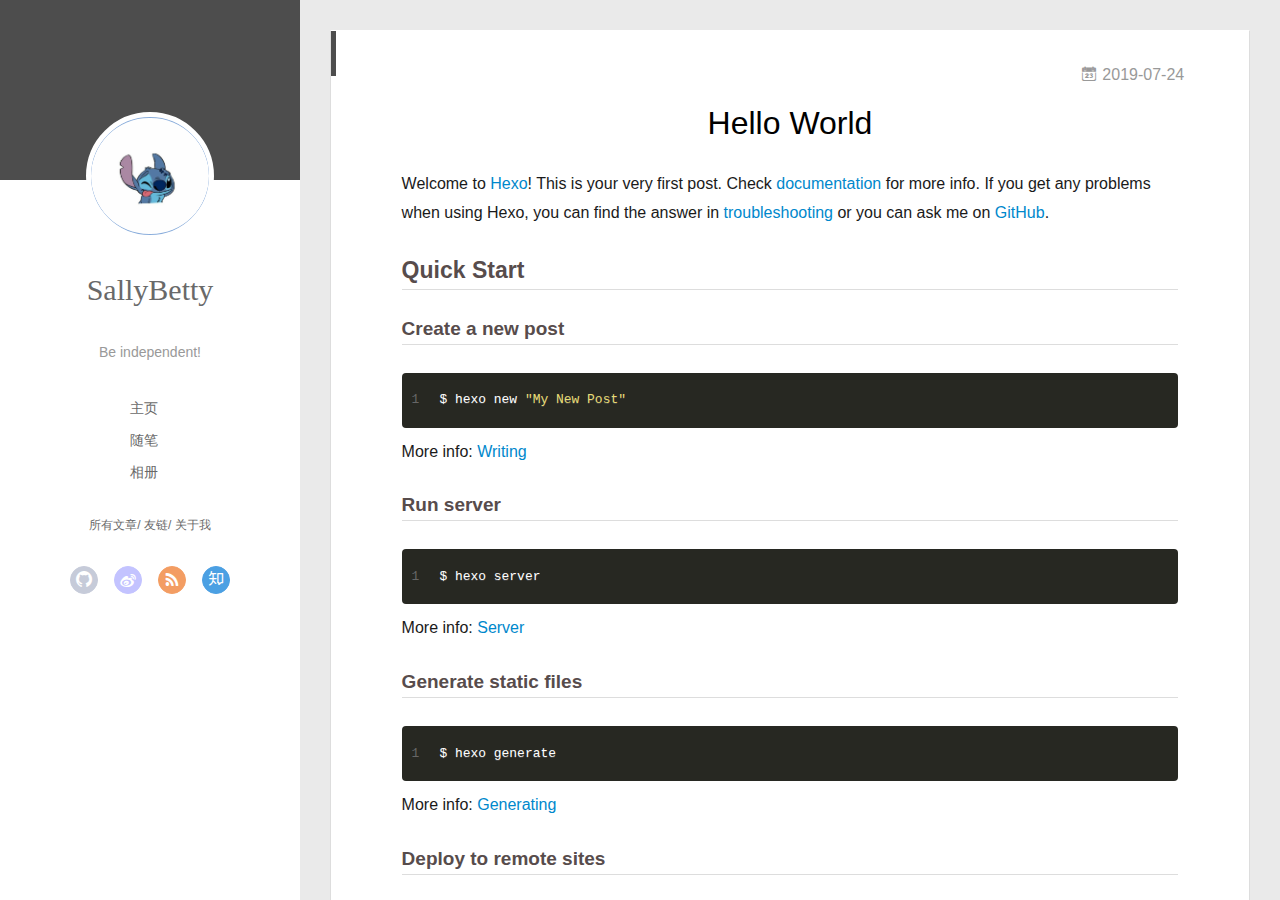
==== commit 79bb9b18: "Site updated: 2019-07-26 14:24:52" ====
--- a/index.html
+++ b/index.html
@@ -60,8 +60,6 @@
 			
 				<li><a href="/">主页</a></li>
 	        
-				<li><a href="/allPages">所有文章</a></li>
-	        
 				<li><a href="/tags/随笔/">随笔</a></li>
 	        
 				<li><a href="/photos">相册</a></li>
@@ -126,8 +124,6 @@
 			
 				
 			
-				
-			
 			
 			
 			<nav class="header-nav">
@@ -148,13 +144,11 @@
 				<ul style="width: 70%">
 				
 				
-					<li style="width: 25%"><a href="/">主页</a></li>
-		        
-					<li style="width: 25%"><a href="/allPages">所有文章</a></li>
-		        
-					<li style="width: 25%"><a href="/tags/随笔/">随笔</a></li>
-		        
-					<li style="width: 25%"><a href="/photos">相册</a></li>
+					<li style="width: 33.333333333333336%"><a href="/">主页</a></li>
+		        
+					<li style="width: 33.333333333333336%"><a href="/tags/随笔/">随笔</a></li>
+		        
+					<li style="width: 33.333333333333336%"><a href="/photos">相册</a></li>
 		        
 				</ul>
 			</nav>
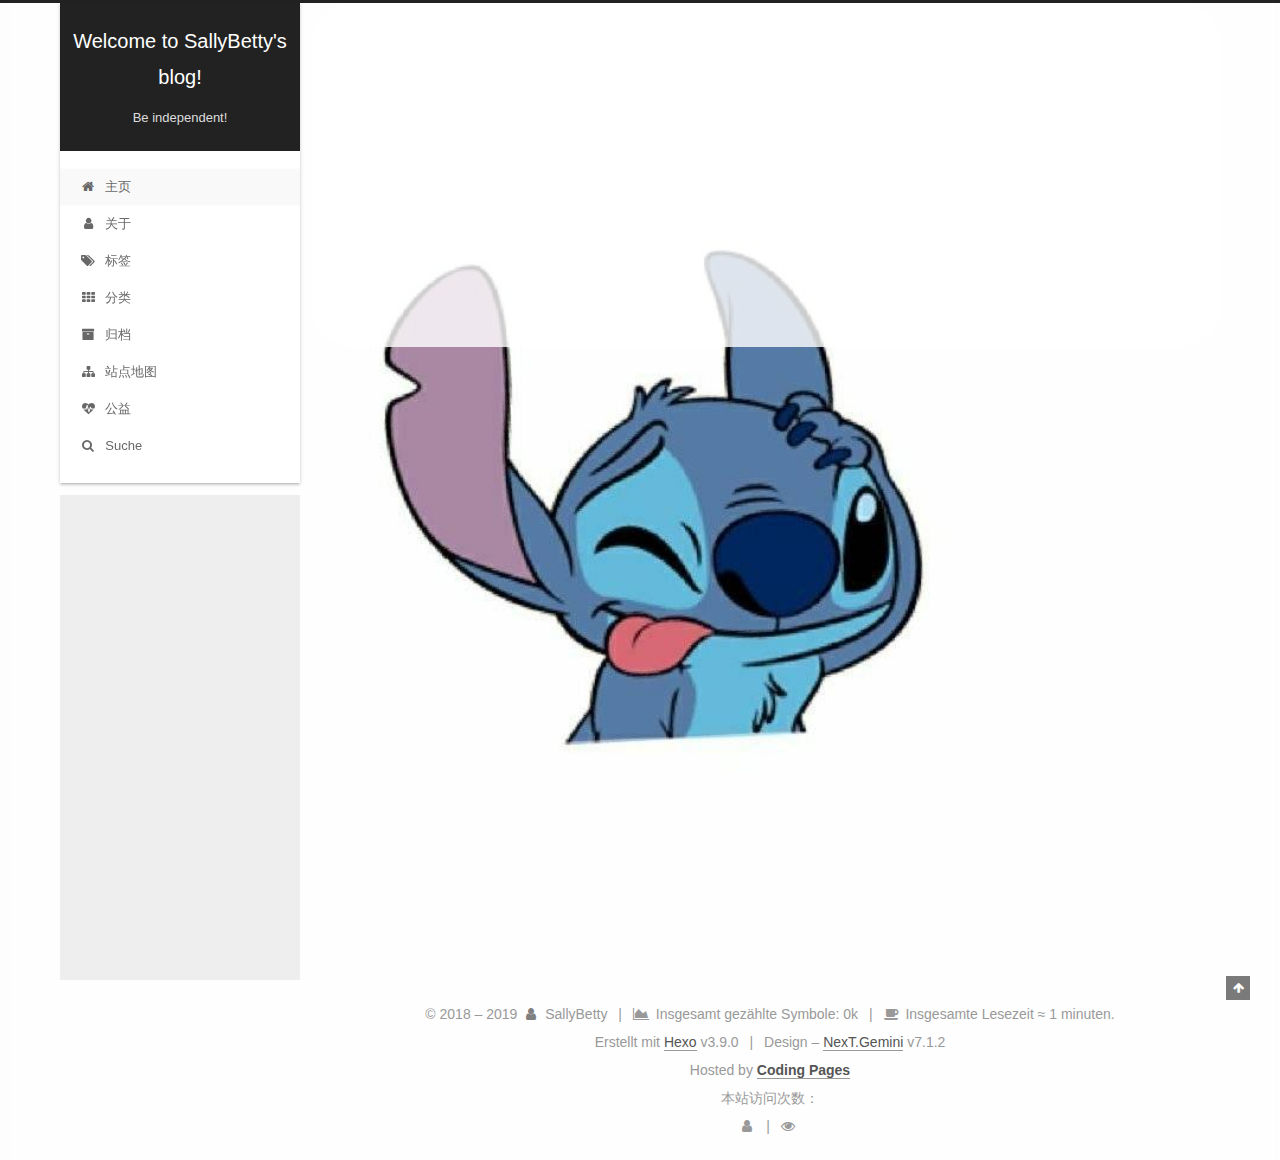
==== commit dd1b508c: "Site updated: 2019-07-29 22:01:45" ====
--- a/index.html
+++ b/index.html
@@ -1,484 +1,1309 @@
 <!DOCTYPE html>
-<html>
+
+
+
+
+
+
+
+
+
+
+
+
+  
+
+
+<html class="theme-next gemini use-motion" lang="zh-Hans">
 <head><meta name="generator" content="Hexo 3.9.0">
-  <meta charset="utf-8">
-  
-  <meta name="renderer" content="webkit">
-  <meta http-equiv="X-UA-Compatible" content="IE=edge">
-  <link rel="dns-prefetch" href="http://yoursite.com">
-  <title>Welcome to SallyBetty&#39;s blog!</title>
-  <meta name="viewport" content="width=device-width, initial-scale=1, maximum-scale=1">
+  <meta charset="UTF-8">
+<meta http-equiv="X-UA-Compatible" content="IE=edge">
+<meta name="viewport" content="width=device-width, initial-scale=1, maximum-scale=2">
+<meta name="theme-color" content="#222">
+
+
+
+
+
+
+
+
+
+
+
+
+
+
+
+
+
+
+
+
+
+
+
+
+<link rel="stylesheet" href="/lib/font-awesome/css/font-awesome.min.css?v=4.6.2">
+
+<link rel="stylesheet" href="/css/main.css?v=7.1.2">
+
+
+  <link rel="apple-touch-icon" sizes="180x180" href="/images/apple-touch-icon-next.png?v=7.1.2">
+
+
+  <link rel="icon" type="image/png" sizes="32x32" href="/images/favicon.jpg?v=7.1.2">
+
+
+  <link rel="icon" type="image/png" sizes="16x16" href="/images/favicon.jpg?v=7.1.2">
+
+
+  <link rel="mask-icon" href="/images/logo.svg?v=7.1.2" color="#222">
+
+
+
+
+
+
+
+<script id="hexo.configurations">
+  var NexT = window.NexT || {};
+  var CONFIG = {
+    root: '/',
+    scheme: 'Gemini',
+    version: '7.1.2',
+    sidebar: {"position":"left","display":"post","offset":12,"onmobile":false,"dimmer":false},
+    back2top: true,
+    back2top_sidebar: false,
+    fancybox: false,
+    fastclick: false,
+    lazyload: false,
+    tabs: true,
+    motion: {"enable":true,"async":false,"transition":{"post_block":"fadeIn","post_header":"slideDownIn","post_body":"slideDownIn","coll_header":"slideLeftIn","sidebar":"slideUpIn"}},
+    algolia: {
+      applicationID: '',
+      apiKey: '',
+      indexName: '',
+      hits: {"per_page":10},
+      labels: {"input_placeholder":"Search for Posts","hits_empty":"We didn't find any results for the search: ${query}","hits_stats":"${hits} results found in ${time} ms"}
+    }
+  };
+</script>
+
+
+  
+
+
+
+
   <meta name="description" content="myblog">
 <meta property="og:type" content="website">
 <meta property="og:title" content="Welcome to SallyBetty&#39;s blog!">
-<meta property="og:url" content="http://yoursite.com/index.html">
+<meta property="og:url" content="https://SallyBetty.github.io/index.html">
 <meta property="og:site_name" content="Welcome to SallyBetty&#39;s blog!">
 <meta property="og:description" content="myblog">
 <meta property="og:locale" content="zh-Hans">
 <meta name="twitter:card" content="summary">
 <meta name="twitter:title" content="Welcome to SallyBetty&#39;s blog!">
 <meta name="twitter:description" content="myblog">
-  
-    <link rel="alternative" href="/atom.xml" title="Welcome to SallyBetty&#39;s blog!" type="application/atom+xml">
-  
-  
-    <link rel="icon" href="/img/favicon.jpg">
-  
-  <link rel="stylesheet" type="text/css" href="/./main.0cf68a.css">
-  <style type="text/css">
-  
-    #container.show {
-      background: linear-gradient(200deg,#ccc,#000);
-    }
+
+
+
+  <link rel="alternate" href="/atom.xml" title="Welcome to SallyBetty's blog!" type="application/atom+xml">
+
+
+
+  
+  
+  <link rel="canonical" href="https://SallyBetty.github.io/">
+
+
+
+<script id="page.configurations">
+  CONFIG.page = {
+    sidebar: "",
+  };
+</script>
+
+  <title>Welcome to SallyBetty's blog!</title>
+  
+
+
+
+
+
+
+
+
+
+
+
+
+  <noscript>
+  <style>
+  .use-motion .motion-element,
+  .use-motion .brand,
+  .use-motion .menu-item,
+  .sidebar-inner,
+  .use-motion .post-block,
+  .use-motion .pagination,
+  .use-motion .comments,
+  .use-motion .post-header,
+  .use-motion .post-body,
+  .use-motion .collection-title { opacity: initial; }
+
+  .use-motion .logo,
+  .use-motion .site-title,
+  .use-motion .site-subtitle {
+    opacity: initial;
+    top: initial;
+  }
+
+  .use-motion .logo-line-before i { left: initial; }
+  .use-motion .logo-line-after i { right: initial; }
   </style>
-  
-
-  
+</noscript>
 
 </head>
-</html>
-<body>
-  <div id="container" q-class="show:isCtnShow">
-    <canvas id="anm-canvas" class="anm-canvas"></canvas>
-    <div class="left-col" q-class="show:isShow">
-      
-<div class="overlay" style="background: #4d4d4d"></div>
-<div class="intrude-less">
-	<header id="header" class="inner">
-		<a href="/" class="profilepic">
-			<img src="/uploads/avatar.jpg" class="js-avatar">
-		</a>
-		<hgroup>
-		  <h1 class="header-author"><a href="/">SallyBetty</a></h1>
-		</hgroup>
-		
-		<p class="header-subtitle">Be independent!</p>
-		
-
-		<nav class="header-menu">
-			<ul>
-			
-				<li><a href="/">主页</a></li>
-	        
-				<li><a href="/tags/随笔/">随笔</a></li>
-	        
-				<li><a href="/photos">相册</a></li>
-	        
-			</ul>
-		</nav>
-		<nav class="header-smart-menu">
-    		
-    			
-    			<a q-on="click: openSlider(e, 'innerArchive')" href="javascript:void(0)">所有文章</a>
-    			
-            
-    			
-    			<a q-on="click: openSlider(e, 'friends')" href="javascript:void(0)">友链</a>
-    			
-            
-    			
-    			<a q-on="click: openSlider(e, 'aboutme')" href="javascript:void(0)">关于我</a>
-    			
-            
-		</nav>
-		<nav class="header-nav">
-			<div class="social">
-				
-					<a class="github" target="_blank" href="#" title="github"><i class="icon-github"></i></a>
-		        
-					<a class="weibo" target="_blank" href="#" title="weibo"><i class="icon-weibo"></i></a>
-		        
-					<a class="rss" target="_blank" href="#" title="rss"><i class="icon-rss"></i></a>
-		        
-					<a class="zhihu" target="_blank" href="#" title="zhihu"><i class="icon-zhihu"></i></a>
-		        
-			</div>
-		</nav>
-	</header>		
+
+<body itemscope itemtype="http://schema.org/WebPage" lang="zh-Hans">
+
+  
+  
+    
+  
+
+  <div class="container sidebar-position-left 
+  page-home">
+    <div class="headband"></div>
+
+    <header id="header" class="header" itemscope itemtype="http://schema.org/WPHeader">
+      <div class="header-inner"><div class="site-brand-wrapper">
+  <div class="site-meta">
+    
+
+    <div class="custom-logo-site-title">
+      <a href="/" class="brand" rel="start">
+        <span class="logo-line-before"><i></i></span>
+        <span class="site-title">Welcome to SallyBetty's blog!</span>
+        <span class="logo-line-after"><i></i></span>
+      </a>
+    </div>
+    
+      
+        <p class="site-subtitle">Be independent!</p>
+      
+    
+    
+  </div>
+
+  <div class="site-nav-toggle">
+    <button aria-label="Navigationsleiste an/ausschalten">
+      <span class="btn-bar"></span>
+      <span class="btn-bar"></span>
+      <span class="btn-bar"></span>
+    </button>
+  </div>
 </div>
 
-    </div>
-    <div class="mid-col" q-class="show:isShow,hide:isShow|isFalse">
-      
-<nav id="mobile-nav">
-  	<div class="overlay js-overlay" style="background: #4d4d4d"></div>
-	<div class="btnctn js-mobile-btnctn">
-  		<div class="slider-trigger list" q-on="click: openSlider(e)"><i class="icon icon-sort"></i></div>
-	</div>
-	<div class="intrude-less">
-		<header id="header" class="inner">
-			<div class="profilepic">
-				<img src="/uploads/avatar.jpg" class="js-avatar">
-			</div>
-			<hgroup>
-			  <h1 class="header-author js-header-author">SallyBetty</h1>
-			</hgroup>
-			
-			<p class="header-subtitle"><i class="icon icon-quo-left"></i>Be independent!<i class="icon icon-quo-right"></i></p>
-			
-			
-			
-				
-			
-				
-			
-				
-			
-			
-			
-			<nav class="header-nav">
-				<div class="social">
-					
-						<a class="github" target="_blank" href="#" title="github"><i class="icon-github"></i></a>
-			        
-						<a class="weibo" target="_blank" href="#" title="weibo"><i class="icon-weibo"></i></a>
-			        
-						<a class="rss" target="_blank" href="#" title="rss"><i class="icon-rss"></i></a>
-			        
-						<a class="zhihu" target="_blank" href="#" title="zhihu"><i class="icon-zhihu"></i></a>
-			        
-				</div>
-			</nav>
-
-			<nav class="header-menu js-header-menu">
-				<ul style="width: 70%">
-				
-				
-					<li style="width: 33.333333333333336%"><a href="/">主页</a></li>
-		        
-					<li style="width: 33.333333333333336%"><a href="/tags/随笔/">随笔</a></li>
-		        
-					<li style="width: 33.333333333333336%"><a href="/photos">相册</a></li>
-		        
-				</ul>
-			</nav>
-		</header>				
-	</div>
-	<div class="mobile-mask" style="display:none" q-show="isShow"></div>
-</nav>
-
-      <div id="wrapper" class="body-wrap">
-        <div class="menu-l">
-          <div class="canvas-wrap">
-            <canvas data-colors="#eaeaea" data-sectionHeight="100" data-contentId="js-content" id="myCanvas1" class="anm-canvas"></canvas>
-          </div>
-          <div id="js-content" class="content-ll">
-            
-  
-    <article id="post-hello-world" class="article article-type-post  article-index" itemscope itemprop="blogPost">
-  <div class="article-inner">
-    
-      <header class="article-header">
-        
-        
-        <a href="/2019/07/24/hello-world/" class="archive-article-date">
-  	<time datetime="2019-07-24T08:39:14.143Z" itemprop="datePublished"><i class="icon-calendar icon"></i>2019-07-24</time>
-</a>
-        
-      </header>
-    
-    <div class="article-entry" itemprop="articleBody">
-		
-		<center><p>
-  
-    <h1 itemprop="name">
-      <a class="article-title_code_ant" href="/2019/07/24/hello-world/">Hello World</a>
-    </h1>
-  
-</p></center>
-
-      
-        <p>Welcome to <a href="https://hexo.io/" target="_blank" rel="noopener">Hexo</a>! This is your very first post. Check <a href="https://hexo.io/docs/" target="_blank" rel="noopener">documentation</a> for more info. If you get any problems when using Hexo, you can find the answer in <a href="https://hexo.io/docs/troubleshooting.html" target="_blank" rel="noopener">troubleshooting</a> or you can ask me on <a href="https://github.com/hexojs/hexo/issues" target="_blank" rel="noopener">GitHub</a>.</p>
-<h2 id="Quick-Start"><a href="#Quick-Start" class="headerlink" title="Quick Start"></a>Quick Start</h2><h3 id="Create-a-new-post"><a href="#Create-a-new-post" class="headerlink" title="Create a new post"></a>Create a new post</h3><figure class="highlight bash"><table><tr><td class="gutter"><pre><span class="line">1</span><br></pre></td><td class="code"><pre><span class="line">$ hexo new <span class="string">"My New Post"</span></span><br></pre></td></tr></table></figure>
-
-<p>More info: <a href="https://hexo.io/docs/writing.html" target="_blank" rel="noopener">Writing</a></p>
-<h3 id="Run-server"><a href="#Run-server" class="headerlink" title="Run server"></a>Run server</h3><figure class="highlight bash"><table><tr><td class="gutter"><pre><span class="line">1</span><br></pre></td><td class="code"><pre><span class="line">$ hexo server</span><br></pre></td></tr></table></figure>
-
-<p>More info: <a href="https://hexo.io/docs/server.html" target="_blank" rel="noopener">Server</a></p>
-<h3 id="Generate-static-files"><a href="#Generate-static-files" class="headerlink" title="Generate static files"></a>Generate static files</h3><figure class="highlight bash"><table><tr><td class="gutter"><pre><span class="line">1</span><br></pre></td><td class="code"><pre><span class="line">$ hexo generate</span><br></pre></td></tr></table></figure>
-
-<p>More info: <a href="https://hexo.io/docs/generating.html" target="_blank" rel="noopener">Generating</a></p>
-<h3 id="Deploy-to-remote-sites"><a href="#Deploy-to-remote-sites" class="headerlink" title="Deploy to remote sites"></a>Deploy to remote sites</h3><figure class="highlight bash"><table><tr><td class="gutter"><pre><span class="line">1</span><br></pre></td><td class="code"><pre><span class="line">$ hexo deploy</span><br></pre></td></tr></table></figure>
-
-<p>More info: <a href="https://hexo.io/docs/deployment.html" target="_blank" rel="noopener">Deployment</a></p>
-
-      
-
-      
-    </div>
-    <div class="article-info article-info-index">
-      
-      
-      
-
-      
-        <p class="article-more-link">
-          <a class="article-more-a" href="/2019/07/24/hello-world/">展开全文 >></a>
-        </p>
-      
-
-      
-      <div class="clearfix"></div>
+
+
+<nav class="site-nav">
+  
+    <ul id="menu" class="menu">
+      
+        
+        
+        
+          
+          <li class="menu-item menu-item-主页 menu-item-active">
+
+    
+    
+    
+      
+    
+
+    
+      
+    
+
+    <a href="/" rel="section"><i class="menu-item-icon fa fa-fw fa-home"></i> <br>主页</a>
+
+  </li>
+        
+        
+        
+          
+          <li class="menu-item menu-item-关于">
+
+    
+    
+    
+      
+    
+
+    
+      
+    
+
+    <a href="/about/" rel="section"><i class="menu-item-icon fa fa-fw fa-user"></i> <br>关于</a>
+
+  </li>
+        
+        
+        
+          
+          <li class="menu-item menu-item-标签">
+
+    
+    
+    
+      
+    
+
+    
+      
+    
+
+    <a href="/tags/" rel="section"><i class="menu-item-icon fa fa-fw fa-tags"></i> <br>标签</a>
+
+  </li>
+        
+        
+        
+          
+          <li class="menu-item menu-item-分类">
+
+    
+    
+    
+      
+    
+
+    
+      
+    
+
+    <a href="/categories/" rel="section"><i class="menu-item-icon fa fa-fw fa-th"></i> <br>分类</a>
+
+  </li>
+        
+        
+        
+          
+          <li class="menu-item menu-item-归档">
+
+    
+    
+    
+      
+    
+
+    
+      
+    
+
+    <a href="/archives/" rel="section"><i class="menu-item-icon fa fa-fw fa-archive"></i> <br>归档</a>
+
+  </li>
+        
+        
+        
+          
+          <li class="menu-item menu-item-站点地图">
+
+    
+    
+    
+      
+    
+
+    
+      
+    
+
+    <a href="/sitemap.xml" rel="section"><i class="menu-item-icon fa fa-fw fa-sitemap"></i> <br>站点地图</a>
+
+  </li>
+        
+        
+        
+          
+          <li class="menu-item menu-item-公益">
+
+    
+    
+    
+      
+    
+
+    
+      
+    
+
+    <a href="/404/" rel="section"><i class="menu-item-icon fa fa-fw fa-heartbeat"></i> <br>公益</a>
+
+  </li>
+
+      
+      
+        <li class="menu-item menu-item-search">
+          
+            <a href="javascript:;" class="popup-trigger">
+          
+            
+              <i class="menu-item-icon fa fa-search fa-fw"></i> <br>Suche</a>
+        </li>
+      
+    </ul>
+  
+
+  
+
+  
+    <div class="site-search">
+      
+  <div class="popup search-popup local-search-popup">
+  <div class="local-search-header clearfix">
+    <span class="search-icon">
+      <i class="fa fa-search"></i>
+    </span>
+    <span class="popup-btn-close">
+      <i class="fa fa-times-circle"></i>
+    </span>
+    <div class="local-search-input-wrapper">
+      <input autocomplete="off" placeholder="Suche..." spellcheck="false" type="text" id="local-search-input">
     </div>
   </div>
-</article>
-
-<aside class="wrap-side-operation">
-    <div class="mod-side-operation">
-        
-        <div class="jump-container" id="js-jump-container" style="display:none;">
-            <a href="javascript:void(0)" class="mod-side-operation__jump-to-top">
-                <i class="icon-font icon-back"></i>
-            </a>
-            <div id="js-jump-plan-container" class="jump-plan-container" style="top: -11px;">
-                <i class="icon-font icon-plane jump-plane"></i>
+  <div id="local-search-result"></div>
+</div>
+
+
+
+    </div>
+  
+</nav>
+
+
+
+  
+
+
+
+</div>
+    </header>
+
+    
+
+
+    <main id="main" class="main">
+      <div class="main-inner">
+        <div class="content-wrap">
+          
+            
+
+          
+          <div id="content" class="content">
+            
+  <section id="posts" class="posts-expand">
+    
+      
+
+  
+
+  
+  
+  
+
+  
+
+  <article class="post post-type-normal" itemscope itemtype="http://schema.org/Article">
+  
+  
+  
+  <div class="post-block">
+    <link itemprop="mainEntityOfPage" href="https://SallyBetty.github.io/archives/undefined.html">
+
+    <span hidden itemprop="author" itemscope itemtype="http://schema.org/Person">
+      <meta itemprop="name" content="SallyBetty">
+      <meta itemprop="description" content="myblog">
+      <meta itemprop="image" content="/images/avatar.jpg">
+    </span>
+
+    <span hidden itemprop="publisher" itemscope itemtype="http://schema.org/Organization">
+      <meta itemprop="name" content="Welcome to SallyBetty's blog!">
+    </span>
+
+    
+      <header class="post-header">
+
+        
+        
+          <h1 class="post-title" itemprop="name headline">
+                
+                
+                <a href="/archives/undefined.html" class="post-title-link" itemprop="url">Hello World</a>
+              
+            
+          </h1>
+        
+
+        <div class="post-meta">
+          <span class="post-time">
+
+            
+            
+            
+
+            
+              <span class="post-meta-item-icon">
+                <i class="fa fa-calendar-o"></i>
+              </span>
+              
+                <span class="post-meta-item-text">Veröffentlicht am</span>
+              
+
+              
+                
+              
+
+              <time title="Erstellt: 2019-07-24 16:39:14" itemprop="dateCreated datePublished" datetime="2019-07-24T16:39:14+08:00">2019-07-24</time>
+            
+
+            
+              
+
+              
+                
+                <span class="post-meta-divider">|</span>
+                
+
+                <span class="post-meta-item-icon">
+                  <i class="fa fa-calendar-check-o"></i>
+                </span>
+                
+                  <span class="post-meta-item-text">Bearbeitet am</span>
+                
+                <time title="Geändert am: 2019-07-29 14:48:31" itemprop="dateModified" datetime="2019-07-29T14:48:31+08:00">2019-07-29</time>
+              
+            
+          </span>
+
+          
+
+          
+            
+            
+          
+
+          
+          
+
+          
+
+          
+            <div class="post-symbolscount">
+              
+
+              
+                <span class="post-meta-item-icon">
+                  <i class="fa fa-file-word-o"></i>
+                </span>
+                
+                  <span class="post-meta-item-text">Symbole im Artikel gezählt: </span>
+                
+                <span title="Symbole im Artikel gezählt">52</span>
+              
+
+              
+                <span class="post-meta-divider">|</span>
+              
+
+              
+                <span class="post-meta-item-icon">
+                  <i class="fa fa-clock-o"></i>
+                </span>
+                
+                  <span class="post-meta-item-text">Lesezeit &asymp;</span>
+                
+                <span title="Lesezeit">1 minuten.</span>
+              
             </div>
+          
+
+          
+
         </div>
-        
-        
+      </header>
+    
+
+    
+    
+    
+    <div class="post-body" itemprop="articleBody">
+
+      
+      
+
+      
+        
+          
+            <p>Welcome to SallyBetty’s blog!This is my first blog.</p>
+
+          
+        
+      
     </div>
-</aside>
-
-
-
-
-  
+
+    
+
+    
+    
+    
+
+    
+
+    
+      
+    
+    
+
+    
+
+    <footer class="post-footer">
+      
+
+      
+
+      
+
+      
+      
+        <div class="post-eof"></div>
+      
+    </footer>
+  </div>
+  
+  
+  
+  </article>
+
+
+    
+  </section>
+
   
 
 
           </div>
+          
+
+        </div>
+        
+          
+  
+  <div class="sidebar-toggle">
+    <div class="sidebar-toggle-line-wrap">
+      <span class="sidebar-toggle-line sidebar-toggle-line-first"></span>
+      <span class="sidebar-toggle-line sidebar-toggle-line-middle"></span>
+      <span class="sidebar-toggle-line sidebar-toggle-line-last"></span>
+    </div>
+  </div>
+
+  <aside id="sidebar" class="sidebar">
+    <div class="sidebar-inner">
+
+      
+
+      
+
+      <div class="site-overview-wrap sidebar-panel sidebar-panel-active">
+        <div class="site-overview">
+          <div class="site-author motion-element" itemprop="author" itemscope itemtype="http://schema.org/Person">
+            
+			<a href="/">
+              <img class="site-author-image" itemprop="image" src="/images/avatar.jpg" alt="SallyBetty">
+			</a>
+            
+              <p class="site-author-name" itemprop="name">SallyBetty</p>
+              <div class="site-description motion-element" itemprop="description">myblog</div>
+          </div>
+
+          
+            <nav class="site-state motion-element">
+              
+                <div class="site-state-item site-state-posts">
+                
+                  <a href="/archives">
+                
+                    <span class="site-state-item-count">1</span>
+                    <span class="site-state-item-name">Artikel</span>
+                  </a>
+                </div>
+              
+
+              
+
+              
+            </nav>
+          
+
+          
+            <div class="feed-link motion-element">
+              <a href="/atom.xml" rel="alternate">
+                <i class="fa fa-rss"></i>
+                RSS
+              </a>
+            </div>
+          
+
+          
+
+          
+            <div class="links-of-author motion-element">
+              
+                <span class="links-of-author-item">
+                  
+                  
+                    
+                  
+                  
+                    
+                  
+                  <a href="https://github.com/SallyBetty" title="GitHub &rarr; https://github.com/SallyBetty" rel="noopener" target="_blank"><i class="fa fa-fw fa-github"></i>GitHub</a>
+                </span>
+              
+                <span class="links-of-author-item">
+                  
+                  
+                    
+                  
+                  
+                    
+                  
+                  <a href="mailto:1919484387@qq.com" title="E-Mail &rarr; mailto:1919484387@qq.com" rel="noopener" target="_blank"><i class="fa fa-fw fa-envelope"></i>E-Mail</a>
+                </span>
+              
+            </div>
+          
+
+          
+
+          
+          
+            <div class="links-of-blogroll motion-element links-of-blogroll-block">
+              <div class="links-of-blogroll-title">
+                <i class="fa  fa-fw fa-link"></i>
+                Links
+              </div>
+              <ul class="links-of-blogroll-list">
+                
+                  <li class="links-of-blogroll-item">
+                    <a href="http://baidu.com" title="http://baidu.com" rel="noopener" target="_blank">百度</a>
+                  </li>
+                
+                  <li class="links-of-blogroll-item">
+                    <a href="http://google.com" title="http://google.com" rel="noopener" target="_blank">谷歌</a>
+                  </li>
+                
+              </ul>
+            </div>
+          
+
+          
+            
+          
+          
+
         </div>
       </div>
-      <footer id="footer">
-  <div class="outer">
-    <div id="footer-info">
-    	<div class="footer-left">
-    		&copy; 2019 SallyBetty
-    	</div>
-      	<div class="footer-right">
-      		<a href="http://hexo.io/" target="_blank">Hexo</a>  Theme <a href="https://github.com/litten/hexo-theme-yilia" target="_blank">Yilia</a> by Litten
-      	</div>
+
+      
+
+      
+
     </div>
+  </aside>
+  
+
+
+        
+      </div>
+    </main>
+
+    <footer id="footer" class="footer">
+      <div class="footer-inner">
+        <div class="copyright">&copy; 2018 – <span itemprop="copyrightYear">2019</span>
+  <span class="with-love" id="animate">
+    <i class="fa fa-user"></i>
+  </span>
+  <span class="author" itemprop="copyrightHolder">SallyBetty</span>
+
+  
+    <span class="post-meta-divider">|</span>
+    <span class="post-meta-item-icon">
+      <i class="fa fa-area-chart"></i>
+    </span>
+    
+      <span class="post-meta-item-text">Insgesamt gezählte Symbole: </span>
+    
+    <span title="Insgesamt gezählte Symbole">0k</span>
+  
+
+  
+    <span class="post-meta-divider">|</span>
+    <span class="post-meta-item-icon">
+      <i class="fa fa-coffee"></i>
+    </span>
+    
+      <span class="post-meta-item-text">Insgesamte Lesezeit &asymp;</span>
+    
+    <span title="Insgesamte Lesezeit">1 minuten.</span>
+  
+</div>
+
+
+  <div class="powered-by">Erstellt mit  <a href="https://hexo.io" class="theme-link" rel="noopener" target="_blank">Hexo</a> v3.9.0</div>
+
+
+
+  <span class="post-meta-divider">|</span>
+
+
+
+  <div class="theme-info">Design – <a href="https://theme-next.org" class="theme-link" rel="noopener" target="_blank">NexT.Gemini</a> v7.1.2</div>
+
+
+
+  <div class="footer-custom">Hosted by <a target="_blank" rel="external nofollow" href="https://pages.coding.me"><b>Coding Pages</b></a></div>
+
+
+<span id="busuanzi_container_site_uv">
+  本站访问次数：<span class="busuanzi-value" id="busuanzi_value_site_pv"></span>
+</span>
+
+        
+<div class="busuanzi-count">
+  <script async src="https://busuanzi.ibruce.info/busuanzi/2.3/busuanzi.pure.mini.js"></script>
+
+  
+    <span class="post-meta-item-icon">
+      <i class="fa fa-user"></i>
+    </span>
+    <span class="site-uv" title="Alle Besucher">
+      <span class="busuanzi-value" id="busuanzi_value_site_uv"></span>
+    </span>
+  
+
+  
+    <span class="post-meta-divider">|</span>
+  
+
+  
+    <span class="post-meta-item-icon">
+      <i class="fa fa-eye"></i>
+    </span>
+    <span class="site-pv" title="Alle Aufrufe">
+      <span class="busuanzi-value" id="busuanzi_value_site_pv"></span>
+    </span>
+  
+</div>
+
+
+
+
+
+
+
+
+
+        
+      </div>
+    </footer>
+
+    
+      <div class="back-to-top">
+        <i class="fa fa-arrow-up"></i>
+        
+      </div>
+    
+
+    
+
+    
+
+    
   </div>
-</footer>
-    </div>
-    <script>
-	var yiliaConfig = {
-		mathjax: false,
-		isHome: true,
-		isPost: false,
-		isArchive: false,
-		isTag: false,
-		isCategory: false,
-		open_in_new: false,
-		toc_hide_index: true,
-		root: "/",
-		innerArchive: true,
-		showTags: false
-	}
+
+  
+
+<script>
+  if (Object.prototype.toString.call(window.Promise) !== '[object Function]') {
+    window.Promise = null;
+  }
 </script>
 
-<script>!function(t){function n(e){if(r[e])return r[e].exports;var i=r[e]={exports:{},id:e,loaded:!1};return t[e].call(i.exports,i,i.exports,n),i.loaded=!0,i.exports}var r={};n.m=t,n.c=r,n.p="./",n(0)}([function(t,n,r){r(195),t.exports=r(191)},function(t,n,r){var e=r(3),i=r(52),o=r(27),u=r(28),c=r(53),f="prototype",a=function(t,n,r){var s,l,h,v,p=t&a.F,d=t&a.G,y=t&a.S,g=t&a.P,b=t&a.B,m=d?e:y?e[n]||(e[n]={}):(e[n]||{})[f],x=d?i:i[n]||(i[n]={}),w=x[f]||(x[f]={});d&&(r=n);for(s in r)l=!p&&m&&void 0!==m[s],h=(l?m:r)[s],v=b&&l?c(h,e):g&&"function"==typeof h?c(Function.call,h):h,m&&u(m,s,h,t&a.U),x[s]!=h&&o(x,s,v),g&&w[s]!=h&&(w[s]=h)};e.core=i,a.F=1,a.G=2,a.S=4,a.P=8,a.B=16,a.W=32,a.U=64,a.R=128,t.exports=a},function(t,n,r){var e=r(6);t.exports=function(t){if(!e(t))throw TypeError(t+" is not an object!");return t}},function(t,n){var r=t.exports="undefined"!=typeof window&&window.Math==Math?window:"undefined"!=typeof self&&self.Math==Math?self:Function("return this")();"number"==typeof __g&&(__g=r)},function(t,n){t.exports=function(t){try{return!!t()}catch(t){return!0}}},function(t,n){var r=t.exports="undefined"!=typeof window&&window.Math==Math?window:"undefined"!=typeof self&&self.Math==Math?self:Function("return this")();"number"==typeof __g&&(__g=r)},function(t,n){t.exports=function(t){return"object"==typeof t?null!==t:"function"==typeof t}},function(t,n,r){var e=r(126)("wks"),i=r(76),o=r(3).Symbol,u="function"==typeof o;(t.exports=function(t){return e[t]||(e[t]=u&&o[t]||(u?o:i)("Symbol."+t))}).store=e},function(t,n){var r={}.hasOwnProperty;t.exports=function(t,n){return r.call(t,n)}},function(t,n,r){var e=r(94),i=r(33);t.exports=function(t){return e(i(t))}},function(t,n,r){t.exports=!r(4)(function(){return 7!=Object.defineProperty({},"a",{get:function(){return 7}}).a})},function(t,n,r){var e=r(2),i=r(167),o=r(50),u=Object.defineProperty;n.f=r(10)?Object.defineProperty:function(t,n,r){if(e(t),n=o(n,!0),e(r),i)try{return u(t,n,r)}catch(t){}if("get"in r||"set"in r)throw TypeError("Accessors not supported!");return"value"in r&&(t[n]=r.value),t}},function(t,n,r){t.exports=!r(18)(function(){return 7!=Object.defineProperty({},"a",{get:function(){return 7}}).a})},function(t,n,r){var e=r(14),i=r(22);t.exports=r(12)?function(t,n,r){return e.f(t,n,i(1,r))}:function(t,n,r){return t[n]=r,t}},function(t,n,r){var e=r(20),i=r(58),o=r(42),u=Object.defineProperty;n.f=r(12)?Object.defineProperty:function(t,n,r){if(e(t),n=o(n,!0),e(r),i)try{return u(t,n,r)}catch(t){}if("get"in r||"set"in r)throw TypeError("Accessors not supported!");return"value"in r&&(t[n]=r.value),t}},function(t,n,r){var e=r(40)("wks"),i=r(23),o=r(5).Symbol,u="function"==typeof o;(t.exports=function(t){return e[t]||(e[t]=u&&o[t]||(u?o:i)("Symbol."+t))}).store=e},function(t,n,r){var e=r(67),i=Math.min;t.exports=function(t){return t>0?i(e(t),9007199254740991):0}},function(t,n,r){var e=r(46);t.exports=function(t){return Object(e(t))}},function(t,n){t.exports=function(t){try{return!!t()}catch(t){return!0}}},function(t,n,r){var e=r(63),i=r(34);t.exports=Object.keys||function(t){return e(t,i)}},function(t,n,r){var e=r(21);t.exports=function(t){if(!e(t))throw TypeError(t+" is not an object!");return t}},function(t,n){t.exports=function(t){return"object"==typeof t?null!==t:"function"==typeof t}},function(t,n){t.exports=function(t,n){return{enumerable:!(1&t),configurable:!(2&t),writable:!(4&t),value:n}}},function(t,n){var r=0,e=Math.random();t.exports=function(t){return"Symbol(".concat(void 0===t?"":t,")_",(++r+e).toString(36))}},function(t,n){var r={}.hasOwnProperty;t.exports=function(t,n){return r.call(t,n)}},function(t,n){var r=t.exports={version:"2.4.0"};"number"==typeof __e&&(__e=r)},function(t,n){t.exports=function(t){if("function"!=typeof t)throw TypeError(t+" is not a function!");return t}},function(t,n,r){var e=r(11),i=r(66);t.exports=r(10)?function(t,n,r){return e.f(t,n,i(1,r))}:function(t,n,r){return t[n]=r,t}},function(t,n,r){var e=r(3),i=r(27),o=r(24),u=r(76)("src"),c="toString",f=Function[c],a=(""+f).split(c);r(52).inspectSource=function(t){return f.call(t)},(t.exports=function(t,n,r,c){var f="function"==typeof r;f&&(o(r,"name")||i(r,"name",n)),t[n]!==r&&(f&&(o(r,u)||i(r,u,t[n]?""+t[n]:a.join(String(n)))),t===e?t[n]=r:c?t[n]?t[n]=r:i(t,n,r):(delete t[n],i(t,n,r)))})(Function.prototype,c,function(){return"function"==typeof this&&this[u]||f.call(this)})},function(t,n,r){var e=r(1),i=r(4),o=r(46),u=function(t,n,r,e){var i=String(o(t)),u="<"+n;return""!==r&&(u+=" "+r+'="'+String(e).replace(/"/g,"&quot;")+'"'),u+">"+i+"</"+n+">"};t.exports=function(t,n){var r={};r[t]=n(u),e(e.P+e.F*i(function(){var n=""[t]('"');return n!==n.toLowerCase()||n.split('"').length>3}),"String",r)}},function(t,n,r){var e=r(115),i=r(46);t.exports=function(t){return e(i(t))}},function(t,n,r){var e=r(116),i=r(66),o=r(30),u=r(50),c=r(24),f=r(167),a=Object.getOwnPropertyDescriptor;n.f=r(10)?a:function(t,n){if(t=o(t),n=u(n,!0),f)try{return a(t,n)}catch(t){}if(c(t,n))return i(!e.f.call(t,n),t[n])}},function(t,n,r){var e=r(24),i=r(17),o=r(145)("IE_PROTO"),u=Object.prototype;t.exports=Object.getPrototypeOf||function(t){return t=i(t),e(t,o)?t[o]:"function"==typeof t.constructor&&t instanceof t.constructor?t.constructor.prototype:t instanceof Object?u:null}},function(t,n){t.exports=function(t){if(void 0==t)throw TypeError("Can't call method on  "+t);return t}},function(t,n){t.exports="constructor,hasOwnProperty,isPrototypeOf,propertyIsEnumerable,toLocaleString,toString,valueOf".split(",")},function(t,n){t.exports={}},function(t,n){t.exports=!0},function(t,n){n.f={}.propertyIsEnumerable},function(t,n,r){var e=r(14).f,i=r(8),o=r(15)("toStringTag");t.exports=function(t,n,r){t&&!i(t=r?t:t.prototype,o)&&e(t,o,{configurable:!0,value:n})}},function(t,n,r){var e=r(40)("keys"),i=r(23);t.exports=function(t){return e[t]||(e[t]=i(t))}},function(t,n,r){var e=r(5),i="__core-js_shared__",o=e[i]||(e[i]={});t.exports=function(t){return o[t]||(o[t]={})}},function(t,n){var r=Math.ceil,e=Math.floor;t.exports=function(t){return isNaN(t=+t)?0:(t>0?e:r)(t)}},function(t,n,r){var e=r(21);t.exports=function(t,n){if(!e(t))return t;var r,i;if(n&&"function"==typeof(r=t.toString)&&!e(i=r.call(t)))return i;if("function"==typeof(r=t.valueOf)&&!e(i=r.call(t)))return i;if(!n&&"function"==typeof(r=t.toString)&&!e(i=r.call(t)))return i;throw TypeError("Can't convert object to primitive value")}},function(t,n,r){var e=r(5),i=r(25),o=r(36),u=r(44),c=r(14).f;t.exports=function(t){var n=i.Symbol||(i.Symbol=o?{}:e.Symbol||{});"_"==t.charAt(0)||t in n||c(n,t,{value:u.f(t)})}},function(t,n,r){n.f=r(15)},function(t,n){var r={}.toString;t.exports=function(t){return r.call(t).slice(8,-1)}},function(t,n){t.exports=function(t){if(void 0==t)throw TypeError("Can't call method on  "+t);return t}},function(t,n,r){var e=r(4);t.exports=function(t,n){return!!t&&e(function(){n?t.call(null,function(){},1):t.call(null)})}},function(t,n,r){var e=r(53),i=r(115),o=r(17),u=r(16),c=r(203);t.exports=function(t,n){var r=1==t,f=2==t,a=3==t,s=4==t,l=6==t,h=5==t||l,v=n||c;return function(n,c,p){for(var d,y,g=o(n),b=i(g),m=e(c,p,3),x=u(b.length),w=0,S=r?v(n,x):f?v(n,0):void 0;x>w;w++)if((h||w in b)&&(d=b[w],y=m(d,w,g),t))if(r)S[w]=y;else if(y)switch(t){case 3:return!0;case 5:return d;case 6:return w;case 2:S.push(d)}else if(s)return!1;return l?-1:a||s?s:S}}},function(t,n,r){var e=r(1),i=r(52),o=r(4);t.exports=function(t,n){var r=(i.Object||{})[t]||Object[t],u={};u[t]=n(r),e(e.S+e.F*o(function(){r(1)}),"Object",u)}},function(t,n,r){var e=r(6);t.exports=function(t,n){if(!e(t))return t;var r,i;if(n&&"function"==typeof(r=t.toString)&&!e(i=r.call(t)))return i;if("function"==typeof(r=t.valueOf)&&!e(i=r.call(t)))return i;if(!n&&"function"==typeof(r=t.toString)&&!e(i=r.call(t)))return i;throw TypeError("Can't convert object to primitive value")}},function(t,n,r){var e=r(5),i=r(25),o=r(91),u=r(13),c="prototype",f=function(t,n,r){var a,s,l,h=t&f.F,v=t&f.G,p=t&f.S,d=t&f.P,y=t&f.B,g=t&f.W,b=v?i:i[n]||(i[n]={}),m=b[c],x=v?e:p?e[n]:(e[n]||{})[c];v&&(r=n);for(a in r)(s=!h&&x&&void 0!==x[a])&&a in b||(l=s?x[a]:r[a],b[a]=v&&"function"!=typeof x[a]?r[a]:y&&s?o(l,e):g&&x[a]==l?function(t){var n=function(n,r,e){if(this instanceof t){switch(arguments.length){case 0:return new t;case 1:return new t(n);case 2:return new t(n,r)}return new t(n,r,e)}return t.apply(this,arguments)};return n[c]=t[c],n}(l):d&&"function"==typeof l?o(Function.call,l):l,d&&((b.virtual||(b.virtual={}))[a]=l,t&f.R&&m&&!m[a]&&u(m,a,l)))};f.F=1,f.G=2,f.S=4,f.P=8,f.B=16,f.W=32,f.U=64,f.R=128,t.exports=f},function(t,n){var r=t.exports={version:"2.4.0"};"number"==typeof __e&&(__e=r)},function(t,n,r){var e=r(26);t.exports=function(t,n,r){if(e(t),void 0===n)return t;switch(r){case 1:return function(r){return t.call(n,r)};case 2:return function(r,e){return t.call(n,r,e)};case 3:return function(r,e,i){return t.call(n,r,e,i)}}return function(){return t.apply(n,arguments)}}},function(t,n,r){var e=r(183),i=r(1),o=r(126)("metadata"),u=o.store||(o.store=new(r(186))),c=function(t,n,r){var i=u.get(t);if(!i){if(!r)return;u.set(t,i=new e)}var o=i.get(n);if(!o){if(!r)return;i.set(n,o=new e)}return o},f=function(t,n,r){var e=c(n,r,!1);return void 0!==e&&e.has(t)},a=function(t,n,r){var e=c(n,r,!1);return void 0===e?void 0:e.get(t)},s=function(t,n,r,e){c(r,e,!0).set(t,n)},l=function(t,n){var r=c(t,n,!1),e=[];return r&&r.forEach(function(t,n){e.push(n)}),e},h=function(t){return void 0===t||"symbol"==typeof t?t:String(t)},v=function(t){i(i.S,"Reflect",t)};t.exports={store:u,map:c,has:f,get:a,set:s,keys:l,key:h,exp:v}},function(t,n,r){"use strict";if(r(10)){var e=r(69),i=r(3),o=r(4),u=r(1),c=r(127),f=r(152),a=r(53),s=r(68),l=r(66),h=r(27),v=r(73),p=r(67),d=r(16),y=r(75),g=r(50),b=r(24),m=r(180),x=r(114),w=r(6),S=r(17),_=r(137),O=r(70),E=r(32),P=r(71).f,j=r(154),F=r(76),M=r(7),A=r(48),N=r(117),T=r(146),I=r(155),k=r(80),L=r(123),R=r(74),C=r(130),D=r(160),U=r(11),W=r(31),G=U.f,B=W.f,V=i.RangeError,z=i.TypeError,q=i.Uint8Array,K="ArrayBuffer",J="Shared"+K,Y="BYTES_PER_ELEMENT",H="prototype",$=Array[H],X=f.ArrayBuffer,Q=f.DataView,Z=A(0),tt=A(2),nt=A(3),rt=A(4),et=A(5),it=A(6),ot=N(!0),ut=N(!1),ct=I.values,ft=I.keys,at=I.entries,st=$.lastIndexOf,lt=$.reduce,ht=$.reduceRight,vt=$.join,pt=$.sort,dt=$.slice,yt=$.toString,gt=$.toLocaleString,bt=M("iterator"),mt=M("toStringTag"),xt=F("typed_constructor"),wt=F("def_constructor"),St=c.CONSTR,_t=c.TYPED,Ot=c.VIEW,Et="Wrong length!",Pt=A(1,function(t,n){return Tt(T(t,t[wt]),n)}),jt=o(function(){return 1===new q(new Uint16Array([1]).buffer)[0]}),Ft=!!q&&!!q[H].set&&o(function(){new q(1).set({})}),Mt=function(t,n){if(void 0===t)throw z(Et);var r=+t,e=d(t);if(n&&!m(r,e))throw V(Et);return e},At=function(t,n){var r=p(t);if(r<0||r%n)throw V("Wrong offset!");return r},Nt=function(t){if(w(t)&&_t in t)return t;throw z(t+" is not a typed array!")},Tt=function(t,n){if(!(w(t)&&xt in t))throw z("It is not a typed array constructor!");return new t(n)},It=function(t,n){return kt(T(t,t[wt]),n)},kt=function(t,n){for(var r=0,e=n.length,i=Tt(t,e);e>r;)i[r]=n[r++];return i},Lt=function(t,n,r){G(t,n,{get:function(){return this._d[r]}})},Rt=function(t){var n,r,e,i,o,u,c=S(t),f=arguments.length,s=f>1?arguments[1]:void 0,l=void 0!==s,h=j(c);if(void 0!=h&&!_(h)){for(u=h.call(c),e=[],n=0;!(o=u.next()).done;n++)e.push(o.value);c=e}for(l&&f>2&&(s=a(s,arguments[2],2)),n=0,r=d(c.length),i=Tt(this,r);r>n;n++)i[n]=l?s(c[n],n):c[n];return i},Ct=function(){for(var t=0,n=arguments.length,r=Tt(this,n);n>t;)r[t]=arguments[t++];return r},Dt=!!q&&o(function(){gt.call(new q(1))}),Ut=function(){return gt.apply(Dt?dt.call(Nt(this)):Nt(this),arguments)},Wt={copyWithin:function(t,n){return D.call(Nt(this),t,n,arguments.length>2?arguments[2]:void 0)},every:function(t){return rt(Nt(this),t,arguments.length>1?arguments[1]:void 0)},fill:function(t){return C.apply(Nt(this),arguments)},filter:function(t){return It(this,tt(Nt(this),t,arguments.length>1?arguments[1]:void 0))},find:function(t){return et(Nt(this),t,arguments.length>1?arguments[1]:void 0)},findIndex:function(t){return it(Nt(this),t,arguments.length>1?arguments[1]:void 0)},forEach:function(t){Z(Nt(this),t,arguments.length>1?arguments[1]:void 0)},indexOf:function(t){return ut(Nt(this),t,arguments.length>1?arguments[1]:void 0)},includes:function(t){return ot(Nt(this),t,arguments.length>1?arguments[1]:void 0)},join:function(t){return vt.apply(Nt(this),arguments)},lastIndexOf:function(t){return st.apply(Nt(this),arguments)},map:function(t){return Pt(Nt(this),t,arguments.length>1?arguments[1]:void 0)},reduce:function(t){return lt.apply(Nt(this),arguments)},reduceRight:function(t){return ht.apply(Nt(this),arguments)},reverse:function(){for(var t,n=this,r=Nt(n).length,e=Math.floor(r/2),i=0;i<e;)t=n[i],n[i++]=n[--r],n[r]=t;return n},some:function(t){return nt(Nt(this),t,arguments.length>1?arguments[1]:void 0)},sort:function(t){return pt.call(Nt(this),t)},subarray:function(t,n){var r=Nt(this),e=r.length,i=y(t,e);return new(T(r,r[wt]))(r.buffer,r.byteOffset+i*r.BYTES_PER_ELEMENT,d((void 0===n?e:y(n,e))-i))}},Gt=function(t,n){return It(this,dt.call(Nt(this),t,n))},Bt=function(t){Nt(this);var n=At(arguments[1],1),r=this.length,e=S(t),i=d(e.length),o=0;if(i+n>r)throw V(Et);for(;o<i;)this[n+o]=e[o++]},Vt={entries:function(){return at.call(Nt(this))},keys:function(){return ft.call(Nt(this))},values:function(){return ct.call(Nt(this))}},zt=function(t,n){return w(t)&&t[_t]&&"symbol"!=typeof n&&n in t&&String(+n)==String(n)},qt=function(t,n){return zt(t,n=g(n,!0))?l(2,t[n]):B(t,n)},Kt=function(t,n,r){return!(zt(t,n=g(n,!0))&&w(r)&&b(r,"value"))||b(r,"get")||b(r,"set")||r.configurable||b(r,"writable")&&!r.writable||b(r,"enumerable")&&!r.enumerable?G(t,n,r):(t[n]=r.value,t)};St||(W.f=qt,U.f=Kt),u(u.S+u.F*!St,"Object",{getOwnPropertyDescriptor:qt,defineProperty:Kt}),o(function(){yt.call({})})&&(yt=gt=function(){return vt.call(this)});var Jt=v({},Wt);v(Jt,Vt),h(Jt,bt,Vt.values),v(Jt,{slice:Gt,set:Bt,constructor:function(){},toString:yt,toLocaleString:Ut}),Lt(Jt,"buffer","b"),Lt(Jt,"byteOffset","o"),Lt(Jt,"byteLength","l"),Lt(Jt,"length","e"),G(Jt,mt,{get:function(){return this[_t]}}),t.exports=function(t,n,r,f){f=!!f;var a=t+(f?"Clamped":"")+"Array",l="Uint8Array"!=a,v="get"+t,p="set"+t,y=i[a],g=y||{},b=y&&E(y),m=!y||!c.ABV,S={},_=y&&y[H],j=function(t,r){var e=t._d;return e.v[v](r*n+e.o,jt)},F=function(t,r,e){var i=t._d;f&&(e=(e=Math.round(e))<0?0:e>255?255:255&e),i.v[p](r*n+i.o,e,jt)},M=function(t,n){G(t,n,{get:function(){return j(this,n)},set:function(t){return F(this,n,t)},enumerable:!0})};m?(y=r(function(t,r,e,i){s(t,y,a,"_d");var o,u,c,f,l=0,v=0;if(w(r)){if(!(r instanceof X||(f=x(r))==K||f==J))return _t in r?kt(y,r):Rt.call(y,r);o=r,v=At(e,n);var p=r.byteLength;if(void 0===i){if(p%n)throw V(Et);if((u=p-v)<0)throw V(Et)}else if((u=d(i)*n)+v>p)throw V(Et);c=u/n}else c=Mt(r,!0),u=c*n,o=new X(u);for(h(t,"_d",{b:o,o:v,l:u,e:c,v:new Q(o)});l<c;)M(t,l++)}),_=y[H]=O(Jt),h(_,"constructor",y)):L(function(t){new y(null),new y(t)},!0)||(y=r(function(t,r,e,i){s(t,y,a);var o;return w(r)?r instanceof X||(o=x(r))==K||o==J?void 0!==i?new g(r,At(e,n),i):void 0!==e?new g(r,At(e,n)):new g(r):_t in r?kt(y,r):Rt.call(y,r):new g(Mt(r,l))}),Z(b!==Function.prototype?P(g).concat(P(b)):P(g),function(t){t in y||h(y,t,g[t])}),y[H]=_,e||(_.constructor=y));var A=_[bt],N=!!A&&("values"==A.name||void 0==A.name),T=Vt.values;h(y,xt,!0),h(_,_t,a),h(_,Ot,!0),h(_,wt,y),(f?new y(1)[mt]==a:mt in _)||G(_,mt,{get:function(){return a}}),S[a]=y,u(u.G+u.W+u.F*(y!=g),S),u(u.S,a,{BYTES_PER_ELEMENT:n,from:Rt,of:Ct}),Y in _||h(_,Y,n),u(u.P,a,Wt),R(a),u(u.P+u.F*Ft,a,{set:Bt}),u(u.P+u.F*!N,a,Vt),u(u.P+u.F*(_.toString!=yt),a,{toString:yt}),u(u.P+u.F*o(function(){new y(1).slice()}),a,{slice:Gt}),u(u.P+u.F*(o(function(){return[1,2].toLocaleString()!=new y([1,2]).toLocaleString()})||!o(function(){_.toLocaleString.call([1,2])})),a,{toLocaleString:Ut}),k[a]=N?A:T,e||N||h(_,bt,T)}}else t.exports=function(){}},function(t,n){var r={}.toString;t.exports=function(t){return r.call(t).slice(8,-1)}},function(t,n,r){var e=r(21),i=r(5).document,o=e(i)&&e(i.createElement);t.exports=function(t){return o?i.createElement(t):{}}},function(t,n,r){t.exports=!r(12)&&!r(18)(function(){return 7!=Object.defineProperty(r(57)("div"),"a",{get:function(){return 7}}).a})},function(t,n,r){"use strict";var e=r(36),i=r(51),o=r(64),u=r(13),c=r(8),f=r(35),a=r(96),s=r(38),l=r(103),h=r(15)("iterator"),v=!([].keys&&"next"in[].keys()),p="keys",d="values",y=function(){return this};t.exports=function(t,n,r,g,b,m,x){a(r,n,g);var w,S,_,O=function(t){if(!v&&t in F)return F[t];switch(t){case p:case d:return function(){return new r(this,t)}}return function(){return new r(this,t)}},E=n+" Iterator",P=b==d,j=!1,F=t.prototype,M=F[h]||F["@@iterator"]||b&&F[b],A=M||O(b),N=b?P?O("entries"):A:void 0,T="Array"==n?F.entries||M:M;if(T&&(_=l(T.call(new t)))!==Object.prototype&&(s(_,E,!0),e||c(_,h)||u(_,h,y)),P&&M&&M.name!==d&&(j=!0,A=function(){return M.call(this)}),e&&!x||!v&&!j&&F[h]||u(F,h,A),f[n]=A,f[E]=y,b)if(w={values:P?A:O(d),keys:m?A:O(p),entries:N},x)for(S in w)S in F||o(F,S,w[S]);else i(i.P+i.F*(v||j),n,w);return w}},function(t,n,r){var e=r(20),i=r(100),o=r(34),u=r(39)("IE_PROTO"),c=function(){},f="prototype",a=function(){var t,n=r(57)("iframe"),e=o.length;for(n.style.display="none",r(93).appendChild(n),n.src="javascript:",t=n.contentWindow.document,t.open(),t.write("<script>document.F=Object<\/script>"),t.close(),a=t.F;e--;)delete a[f][o[e]];return a()};t.exports=Object.create||function(t,n){var r;return null!==t?(c[f]=e(t),r=new c,c[f]=null,r[u]=t):r=a(),void 0===n?r:i(r,n)}},function(t,n,r){var e=r(63),i=r(34).concat("length","prototype");n.f=Object.getOwnPropertyNames||function(t){return e(t,i)}},function(t,n){n.f=Object.getOwnPropertySymbols},function(t,n,r){var e=r(8),i=r(9),o=r(90)(!1),u=r(39)("IE_PROTO");t.exports=function(t,n){var r,c=i(t),f=0,a=[];for(r in c)r!=u&&e(c,r)&&a.push(r);for(;n.length>f;)e(c,r=n[f++])&&(~o(a,r)||a.push(r));return a}},function(t,n,r){t.exports=r(13)},function(t,n,r){var e=r(76)("meta"),i=r(6),o=r(24),u=r(11).f,c=0,f=Object.isExtensible||function(){return!0},a=!r(4)(function(){return f(Object.preventExtensions({}))}),s=function(t){u(t,e,{value:{i:"O"+ ++c,w:{}}})},l=function(t,n){if(!i(t))return"symbol"==typeof t?t:("string"==typeof t?"S":"P")+t;if(!o(t,e)){if(!f(t))return"F";if(!n)return"E";s(t)}return t[e].i},h=function(t,n){if(!o(t,e)){if(!f(t))return!0;if(!n)return!1;s(t)}return t[e].w},v=function(t){return a&&p.NEED&&f(t)&&!o(t,e)&&s(t),t},p=t.exports={KEY:e,NEED:!1,fastKey:l,getWeak:h,onFreeze:v}},function(t,n){t.exports=function(t,n){return{enumerable:!(1&t),configurable:!(2&t),writable:!(4&t),value:n}}},function(t,n){var r=Math.ceil,e=Math.floor;t.exports=function(t){return isNaN(t=+t)?0:(t>0?e:r)(t)}},function(t,n){t.exports=function(t,n,r,e){if(!(t instanceof n)||void 0!==e&&e in t)throw TypeError(r+": incorrect invocation!");return t}},function(t,n){t.exports=!1},function(t,n,r){var e=r(2),i=r(173),o=r(133),u=r(145)("IE_PROTO"),c=function(){},f="prototype",a=function(){var t,n=r(132)("iframe"),e=o.length;for(n.style.display="none",r(135).appendChild(n),n.src="javascript:",t=n.contentWindow.document,t.open(),t.write("<script>document.F=Object<\/script>"),t.close(),a=t.F;e--;)delete a[f][o[e]];return a()};t.exports=Object.create||function(t,n){var r;return null!==t?(c[f]=e(t),r=new c,c[f]=null,r[u]=t):r=a(),void 0===n?r:i(r,n)}},function(t,n,r){var e=r(175),i=r(133).concat("length","prototype");n.f=Object.getOwnPropertyNames||function(t){return e(t,i)}},function(t,n,r){var e=r(175),i=r(133);t.exports=Object.keys||function(t){return e(t,i)}},function(t,n,r){var e=r(28);t.exports=function(t,n,r){for(var i in n)e(t,i,n[i],r);return t}},function(t,n,r){"use strict";var e=r(3),i=r(11),o=r(10),u=r(7)("species");t.exports=function(t){var n=e[t];o&&n&&!n[u]&&i.f(n,u,{configurable:!0,get:function(){return this}})}},function(t,n,r){var e=r(67),i=Math.max,o=Math.min;t.exports=function(t,n){return t=e(t),t<0?i(t+n,0):o(t,n)}},function(t,n){var r=0,e=Math.random();t.exports=function(t){return"Symbol(".concat(void 0===t?"":t,")_",(++r+e).toString(36))}},function(t,n,r){var e=r(33);t.exports=function(t){return Object(e(t))}},function(t,n,r){var e=r(7)("unscopables"),i=Array.prototype;void 0==i[e]&&r(27)(i,e,{}),t.exports=function(t){i[e][t]=!0}},function(t,n,r){var e=r(53),i=r(169),o=r(137),u=r(2),c=r(16),f=r(154),a={},s={},n=t.exports=function(t,n,r,l,h){var v,p,d,y,g=h?function(){return t}:f(t),b=e(r,l,n?2:1),m=0;if("function"!=typeof g)throw TypeError(t+" is not iterable!");if(o(g)){for(v=c(t.length);v>m;m++)if((y=n?b(u(p=t[m])[0],p[1]):b(t[m]))===a||y===s)return y}else for(d=g.call(t);!(p=d.next()).done;)if((y=i(d,b,p.value,n))===a||y===s)return y};n.BREAK=a,n.RETURN=s},function(t,n){t.exports={}},function(t,n,r){var e=r(11).f,i=r(24),o=r(7)("toStringTag");t.exports=function(t,n,r){t&&!i(t=r?t:t.prototype,o)&&e(t,o,{configurable:!0,value:n})}},function(t,n,r){var e=r(1),i=r(46),o=r(4),u=r(150),c="["+u+"]",f="​-",a=RegExp("^"+c+c+"*"),s=RegExp(c+c+"*$"),l=function(t,n,r){var i={},c=o(function(){return!!u[t]()||f[t]()!=f}),a=i[t]=c?n(h):u[t];r&&(i[r]=a),e(e.P+e.F*c,"String",i)},h=l.trim=function(t,n){return t=String(i(t)),1&n&&(t=t.replace(a,"")),2&n&&(t=t.replace(s,"")),t};t.exports=l},function(t,n,r){t.exports={default:r(86),__esModule:!0}},function(t,n,r){t.exports={default:r(87),__esModule:!0}},function(t,n,r){"use strict";function e(t){return t&&t.__esModule?t:{default:t}}n.__esModule=!0;var i=r(84),o=e(i),u=r(83),c=e(u),f="function"==typeof c.default&&"symbol"==typeof o.default?function(t){return typeof t}:function(t){return t&&"function"==typeof c.default&&t.constructor===c.default&&t!==c.default.prototype?"symbol":typeof t};n.default="function"==typeof c.default&&"symbol"===f(o.default)?function(t){return void 0===t?"undefined":f(t)}:function(t){return t&&"function"==typeof c.default&&t.constructor===c.default&&t!==c.default.prototype?"symbol":void 0===t?"undefined":f(t)}},function(t,n,r){r(110),r(108),r(111),r(112),t.exports=r(25).Symbol},function(t,n,r){r(109),r(113),t.exports=r(44).f("iterator")},function(t,n){t.exports=function(t){if("function"!=typeof t)throw TypeError(t+" is not a function!");return t}},function(t,n){t.exports=function(){}},function(t,n,r){var e=r(9),i=r(106),o=r(105);t.exports=function(t){return function(n,r,u){var c,f=e(n),a=i(f.length),s=o(u,a);if(t&&r!=r){for(;a>s;)if((c=f[s++])!=c)return!0}else for(;a>s;s++)if((t||s in f)&&f[s]===r)return t||s||0;return!t&&-1}}},function(t,n,r){var e=r(88);t.exports=function(t,n,r){if(e(t),void 0===n)return t;switch(r){case 1:return function(r){return t.call(n,r)};case 2:return function(r,e){return t.call(n,r,e)};case 3:return function(r,e,i){return t.call(n,r,e,i)}}return function(){return t.apply(n,arguments)}}},function(t,n,r){var e=r(19),i=r(62),o=r(37);t.exports=function(t){var n=e(t),r=i.f;if(r)for(var u,c=r(t),f=o.f,a=0;c.length>a;)f.call(t,u=c[a++])&&n.push(u);return n}},function(t,n,r){t.exports=r(5).document&&document.documentElement},function(t,n,r){var e=r(56);t.exports=Object("z").propertyIsEnumerable(0)?Object:function(t){return"String"==e(t)?t.split(""):Object(t)}},function(t,n,r){var e=r(56);t.exports=Array.isArray||function(t){return"Array"==e(t)}},function(t,n,r){"use strict";var e=r(60),i=r(22),o=r(38),u={};r(13)(u,r(15)("iterator"),function(){return this}),t.exports=function(t,n,r){t.prototype=e(u,{next:i(1,r)}),o(t,n+" Iterator")}},function(t,n){t.exports=function(t,n){return{value:n,done:!!t}}},function(t,n,r){var e=r(19),i=r(9);t.exports=function(t,n){for(var r,o=i(t),u=e(o),c=u.length,f=0;c>f;)if(o[r=u[f++]]===n)return r}},function(t,n,r){var e=r(23)("meta"),i=r(21),o=r(8),u=r(14).f,c=0,f=Object.isExtensible||function(){return!0},a=!r(18)(function(){return f(Object.preventExtensions({}))}),s=function(t){u(t,e,{value:{i:"O"+ ++c,w:{}}})},l=function(t,n){if(!i(t))return"symbol"==typeof t?t:("string"==typeof t?"S":"P")+t;if(!o(t,e)){if(!f(t))return"F";if(!n)return"E";s(t)}return t[e].i},h=function(t,n){if(!o(t,e)){if(!f(t))return!0;if(!n)return!1;s(t)}return t[e].w},v=function(t){return a&&p.NEED&&f(t)&&!o(t,e)&&s(t),t},p=t.exports={KEY:e,NEED:!1,fastKey:l,getWeak:h,onFreeze:v}},function(t,n,r){var e=r(14),i=r(20),o=r(19);t.exports=r(12)?Object.defineProperties:function(t,n){i(t);for(var r,u=o(n),c=u.length,f=0;c>f;)e.f(t,r=u[f++],n[r]);return t}},function(t,n,r){var e=r(37),i=r(22),o=r(9),u=r(42),c=r(8),f=r(58),a=Object.getOwnPropertyDescriptor;n.f=r(12)?a:function(t,n){if(t=o(t),n=u(n,!0),f)try{return a(t,n)}catch(t){}if(c(t,n))return i(!e.f.call(t,n),t[n])}},function(t,n,r){var e=r(9),i=r(61).f,o={}.toString,u="object"==typeof window&&window&&Object.getOwnPropertyNames?Object.getOwnPropertyNames(window):[],c=function(t){try{return i(t)}catch(t){return u.slice()}};t.exports.f=function(t){return u&&"[object Window]"==o.call(t)?c(t):i(e(t))}},function(t,n,r){var e=r(8),i=r(77),o=r(39)("IE_PROTO"),u=Object.prototype;t.exports=Object.getPrototypeOf||function(t){return t=i(t),e(t,o)?t[o]:"function"==typeof t.constructor&&t instanceof t.constructor?t.constructor.prototype:t instanceof Object?u:null}},function(t,n,r){var e=r(41),i=r(33);t.exports=function(t){return function(n,r){var o,u,c=String(i(n)),f=e(r),a=c.length;return f<0||f>=a?t?"":void 0:(o=c.charCodeAt(f),o<55296||o>56319||f+1===a||(u=c.charCodeAt(f+1))<56320||u>57343?t?c.charAt(f):o:t?c.slice(f,f+2):u-56320+(o-55296<<10)+65536)}}},function(t,n,r){var e=r(41),i=Math.max,o=Math.min;t.exports=function(t,n){return t=e(t),t<0?i(t+n,0):o(t,n)}},function(t,n,r){var e=r(41),i=Math.min;t.exports=function(t){return t>0?i(e(t),9007199254740991):0}},function(t,n,r){"use strict";var e=r(89),i=r(97),o=r(35),u=r(9);t.exports=r(59)(Array,"Array",function(t,n){this._t=u(t),this._i=0,this._k=n},function(){var t=this._t,n=this._k,r=this._i++;return!t||r>=t.length?(this._t=void 0,i(1)):"keys"==n?i(0,r):"values"==n?i(0,t[r]):i(0,[r,t[r]])},"values"),o.Arguments=o.Array,e("keys"),e("values"),e("entries")},function(t,n){},function(t,n,r){"use strict";var e=r(104)(!0);r(59)(String,"String",function(t){this._t=String(t),this._i=0},function(){var t,n=this._t,r=this._i;return r>=n.length?{value:void 0,done:!0}:(t=e(n,r),this._i+=t.length,{value:t,done:!1})})},function(t,n,r){"use strict";var e=r(5),i=r(8),o=r(12),u=r(51),c=r(64),f=r(99).KEY,a=r(18),s=r(40),l=r(38),h=r(23),v=r(15),p=r(44),d=r(43),y=r(98),g=r(92),b=r(95),m=r(20),x=r(9),w=r(42),S=r(22),_=r(60),O=r(102),E=r(101),P=r(14),j=r(19),F=E.f,M=P.f,A=O.f,N=e.Symbol,T=e.JSON,I=T&&T.stringify,k="prototype",L=v("_hidden"),R=v("toPrimitive"),C={}.propertyIsEnumerable,D=s("symbol-registry"),U=s("symbols"),W=s("op-symbols"),G=Object[k],B="function"==typeof N,V=e.QObject,z=!V||!V[k]||!V[k].findChild,q=o&&a(function(){return 7!=_(M({},"a",{get:function(){return M(this,"a",{value:7}).a}})).a})?function(t,n,r){var e=F(G,n);e&&delete G[n],M(t,n,r),e&&t!==G&&M(G,n,e)}:M,K=function(t){var n=U[t]=_(N[k]);return n._k=t,n},J=B&&"symbol"==typeof N.iterator?function(t){return"symbol"==typeof t}:function(t){return t instanceof N},Y=function(t,n,r){return t===G&&Y(W,n,r),m(t),n=w(n,!0),m(r),i(U,n)?(r.enumerable?(i(t,L)&&t[L][n]&&(t[L][n]=!1),r=_(r,{enumerable:S(0,!1)})):(i(t,L)||M(t,L,S(1,{})),t[L][n]=!0),q(t,n,r)):M(t,n,r)},H=function(t,n){m(t);for(var r,e=g(n=x(n)),i=0,o=e.length;o>i;)Y(t,r=e[i++],n[r]);return t},$=function(t,n){return void 0===n?_(t):H(_(t),n)},X=function(t){var n=C.call(this,t=w(t,!0));return!(this===G&&i(U,t)&&!i(W,t))&&(!(n||!i(this,t)||!i(U,t)||i(this,L)&&this[L][t])||n)},Q=function(t,n){if(t=x(t),n=w(n,!0),t!==G||!i(U,n)||i(W,n)){var r=F(t,n);return!r||!i(U,n)||i(t,L)&&t[L][n]||(r.enumerable=!0),r}},Z=function(t){for(var n,r=A(x(t)),e=[],o=0;r.length>o;)i(U,n=r[o++])||n==L||n==f||e.push(n);return e},tt=function(t){for(var n,r=t===G,e=A(r?W:x(t)),o=[],u=0;e.length>u;)!i(U,n=e[u++])||r&&!i(G,n)||o.push(U[n]);return o};B||(N=function(){if(this instanceof N)throw TypeError("Symbol is not a constructor!");var t=h(arguments.length>0?arguments[0]:void 0),n=function(r){this===G&&n.call(W,r),i(this,L)&&i(this[L],t)&&(this[L][t]=!1),q(this,t,S(1,r))};return o&&z&&q(G,t,{configurable:!0,set:n}),K(t)},c(N[k],"toString",function(){return this._k}),E.f=Q,P.f=Y,r(61).f=O.f=Z,r(37).f=X,r(62).f=tt,o&&!r(36)&&c(G,"propertyIsEnumerable",X,!0),p.f=function(t){return K(v(t))}),u(u.G+u.W+u.F*!B,{Symbol:N});for(var nt="hasInstance,isConcatSpreadable,iterator,match,replace,search,species,split,toPrimitive,toStringTag,unscopables".split(","),rt=0;nt.length>rt;)v(nt[rt++]);for(var nt=j(v.store),rt=0;nt.length>rt;)d(nt[rt++]);u(u.S+u.F*!B,"Symbol",{for:function(t){return i(D,t+="")?D[t]:D[t]=N(t)},keyFor:function(t){if(J(t))return y(D,t);throw TypeError(t+" is not a symbol!")},useSetter:function(){z=!0},useSimple:function(){z=!1}}),u(u.S+u.F*!B,"Object",{create:$,defineProperty:Y,defineProperties:H,getOwnPropertyDescriptor:Q,getOwnPropertyNames:Z,getOwnPropertySymbols:tt}),T&&u(u.S+u.F*(!B||a(function(){var t=N();return"[null]"!=I([t])||"{}"!=I({a:t})||"{}"!=I(Object(t))})),"JSON",{stringify:function(t){if(void 0!==t&&!J(t)){for(var n,r,e=[t],i=1;arguments.length>i;)e.push(arguments[i++]);return n=e[1],"function"==typeof n&&(r=n),!r&&b(n)||(n=function(t,n){if(r&&(n=r.call(this,t,n)),!J(n))return n}),e[1]=n,I.apply(T,e)}}}),N[k][R]||r(13)(N[k],R,N[k].valueOf),l(N,"Symbol"),l(Math,"Math",!0),l(e.JSON,"JSON",!0)},function(t,n,r){r(43)("asyncIterator")},function(t,n,r){r(43)("observable")},function(t,n,r){r(107);for(var e=r(5),i=r(13),o=r(35),u=r(15)("toStringTag"),c=["NodeList","DOMTokenList","MediaList","StyleSheetList","CSSRuleList"],f=0;f<5;f++){var a=c[f],s=e[a],l=s&&s.prototype;l&&!l[u]&&i(l,u,a),o[a]=o.Array}},function(t,n,r){var e=r(45),i=r(7)("toStringTag"),o="Arguments"==e(function(){return arguments}()),u=function(t,n){try{return t[n]}catch(t){}};t.exports=function(t){var n,r,c;return void 0===t?"Undefined":null===t?"Null":"string"==typeof(r=u(n=Object(t),i))?r:o?e(n):"Object"==(c=e(n))&&"function"==typeof n.callee?"Arguments":c}},function(t,n,r){var e=r(45);t.exports=Object("z").propertyIsEnumerable(0)?Object:function(t){return"String"==e(t)?t.split(""):Object(t)}},function(t,n){n.f={}.propertyIsEnumerable},function(t,n,r){var e=r(30),i=r(16),o=r(75);t.exports=function(t){return function(n,r,u){var c,f=e(n),a=i(f.length),s=o(u,a);if(t&&r!=r){for(;a>s;)if((c=f[s++])!=c)return!0}else for(;a>s;s++)if((t||s in f)&&f[s]===r)return t||s||0;return!t&&-1}}},function(t,n,r){"use strict";var e=r(3),i=r(1),o=r(28),u=r(73),c=r(65),f=r(79),a=r(68),s=r(6),l=r(4),h=r(123),v=r(81),p=r(136);t.exports=function(t,n,r,d,y,g){var b=e[t],m=b,x=y?"set":"add",w=m&&m.prototype,S={},_=function(t){var n=w[t];o(w,t,"delete"==t?function(t){return!(g&&!s(t))&&n.call(this,0===t?0:t)}:"has"==t?function(t){return!(g&&!s(t))&&n.call(this,0===t?0:t)}:"get"==t?function(t){return g&&!s(t)?void 0:n.call(this,0===t?0:t)}:"add"==t?function(t){return n.call(this,0===t?0:t),this}:function(t,r){return n.call(this,0===t?0:t,r),this})};if("function"==typeof m&&(g||w.forEach&&!l(function(){(new m).entries().next()}))){var O=new m,E=O[x](g?{}:-0,1)!=O,P=l(function(){O.has(1)}),j=h(function(t){new m(t)}),F=!g&&l(function(){for(var t=new m,n=5;n--;)t[x](n,n);return!t.has(-0)});j||(m=n(function(n,r){a(n,m,t);var e=p(new b,n,m);return void 0!=r&&f(r,y,e[x],e),e}),m.prototype=w,w.constructor=m),(P||F)&&(_("delete"),_("has"),y&&_("get")),(F||E)&&_(x),g&&w.clear&&delete w.clear}else m=d.getConstructor(n,t,y,x),u(m.prototype,r),c.NEED=!0;return v(m,t),S[t]=m,i(i.G+i.W+i.F*(m!=b),S),g||d.setStrong(m,t,y),m}},function(t,n,r){"use strict";var e=r(27),i=r(28),o=r(4),u=r(46),c=r(7);t.exports=function(t,n,r){var f=c(t),a=r(u,f,""[t]),s=a[0],l=a[1];o(function(){var n={};return n[f]=function(){return 7},7!=""[t](n)})&&(i(String.prototype,t,s),e(RegExp.prototype,f,2==n?function(t,n){return l.call(t,this,n)}:function(t){return l.call(t,this)}))}
-},function(t,n,r){"use strict";var e=r(2);t.exports=function(){var t=e(this),n="";return t.global&&(n+="g"),t.ignoreCase&&(n+="i"),t.multiline&&(n+="m"),t.unicode&&(n+="u"),t.sticky&&(n+="y"),n}},function(t,n){t.exports=function(t,n,r){var e=void 0===r;switch(n.length){case 0:return e?t():t.call(r);case 1:return e?t(n[0]):t.call(r,n[0]);case 2:return e?t(n[0],n[1]):t.call(r,n[0],n[1]);case 3:return e?t(n[0],n[1],n[2]):t.call(r,n[0],n[1],n[2]);case 4:return e?t(n[0],n[1],n[2],n[3]):t.call(r,n[0],n[1],n[2],n[3])}return t.apply(r,n)}},function(t,n,r){var e=r(6),i=r(45),o=r(7)("match");t.exports=function(t){var n;return e(t)&&(void 0!==(n=t[o])?!!n:"RegExp"==i(t))}},function(t,n,r){var e=r(7)("iterator"),i=!1;try{var o=[7][e]();o.return=function(){i=!0},Array.from(o,function(){throw 2})}catch(t){}t.exports=function(t,n){if(!n&&!i)return!1;var r=!1;try{var o=[7],u=o[e]();u.next=function(){return{done:r=!0}},o[e]=function(){return u},t(o)}catch(t){}return r}},function(t,n,r){t.exports=r(69)||!r(4)(function(){var t=Math.random();__defineSetter__.call(null,t,function(){}),delete r(3)[t]})},function(t,n){n.f=Object.getOwnPropertySymbols},function(t,n,r){var e=r(3),i="__core-js_shared__",o=e[i]||(e[i]={});t.exports=function(t){return o[t]||(o[t]={})}},function(t,n,r){for(var e,i=r(3),o=r(27),u=r(76),c=u("typed_array"),f=u("view"),a=!(!i.ArrayBuffer||!i.DataView),s=a,l=0,h="Int8Array,Uint8Array,Uint8ClampedArray,Int16Array,Uint16Array,Int32Array,Uint32Array,Float32Array,Float64Array".split(",");l<9;)(e=i[h[l++]])?(o(e.prototype,c,!0),o(e.prototype,f,!0)):s=!1;t.exports={ABV:a,CONSTR:s,TYPED:c,VIEW:f}},function(t,n){"use strict";var r={versions:function(){var t=window.navigator.userAgent;return{trident:t.indexOf("Trident")>-1,presto:t.indexOf("Presto")>-1,webKit:t.indexOf("AppleWebKit")>-1,gecko:t.indexOf("Gecko")>-1&&-1==t.indexOf("KHTML"),mobile:!!t.match(/AppleWebKit.*Mobile.*/),ios:!!t.match(/\(i[^;]+;( U;)? CPU.+Mac OS X/),android:t.indexOf("Android")>-1||t.indexOf("Linux")>-1,iPhone:t.indexOf("iPhone")>-1||t.indexOf("Mac")>-1,iPad:t.indexOf("iPad")>-1,webApp:-1==t.indexOf("Safari"),weixin:-1==t.indexOf("MicroMessenger")}}()};t.exports=r},function(t,n,r){"use strict";var e=r(85),i=function(t){return t&&t.__esModule?t:{default:t}}(e),o=function(){function t(t,n,e){return n||e?String.fromCharCode(n||e):r[t]||t}function n(t){return e[t]}var r={"&quot;":'"',"&lt;":"<","&gt;":">","&amp;":"&","&nbsp;":" "},e={};for(var u in r)e[r[u]]=u;return r["&apos;"]="'",e["'"]="&#39;",{encode:function(t){return t?(""+t).replace(/['<> "&]/g,n).replace(/\r?\n/g,"<br/>").replace(/\s/g,"&nbsp;"):""},decode:function(n){return n?(""+n).replace(/<br\s*\/?>/gi,"\n").replace(/&quot;|&lt;|&gt;|&amp;|&nbsp;|&apos;|&#(\d+);|&#(\d+)/g,t).replace(/\u00a0/g," "):""},encodeBase16:function(t){if(!t)return t;t+="";for(var n=[],r=0,e=t.length;e>r;r++)n.push(t.charCodeAt(r).toString(16).toUpperCase());return n.join("")},encodeBase16forJSON:function(t){if(!t)return t;t=t.replace(/[\u4E00-\u9FBF]/gi,function(t){return escape(t).replace("%u","\\u")});for(var n=[],r=0,e=t.length;e>r;r++)n.push(t.charCodeAt(r).toString(16).toUpperCase());return n.join("")},decodeBase16:function(t){if(!t)return t;t+="";for(var n=[],r=0,e=t.length;e>r;r+=2)n.push(String.fromCharCode("0x"+t.slice(r,r+2)));return n.join("")},encodeObject:function(t){if(t instanceof Array)for(var n=0,r=t.length;r>n;n++)t[n]=o.encodeObject(t[n]);else if("object"==(void 0===t?"undefined":(0,i.default)(t)))for(var e in t)t[e]=o.encodeObject(t[e]);else if("string"==typeof t)return o.encode(t);return t},loadScript:function(t){var n=document.createElement("script");document.getElementsByTagName("body")[0].appendChild(n),n.setAttribute("src",t)},addLoadEvent:function(t){var n=window.onload;"function"!=typeof window.onload?window.onload=t:window.onload=function(){n(),t()}}}}();t.exports=o},function(t,n,r){"use strict";var e=r(17),i=r(75),o=r(16);t.exports=function(t){for(var n=e(this),r=o(n.length),u=arguments.length,c=i(u>1?arguments[1]:void 0,r),f=u>2?arguments[2]:void 0,a=void 0===f?r:i(f,r);a>c;)n[c++]=t;return n}},function(t,n,r){"use strict";var e=r(11),i=r(66);t.exports=function(t,n,r){n in t?e.f(t,n,i(0,r)):t[n]=r}},function(t,n,r){var e=r(6),i=r(3).document,o=e(i)&&e(i.createElement);t.exports=function(t){return o?i.createElement(t):{}}},function(t,n){t.exports="constructor,hasOwnProperty,isPrototypeOf,propertyIsEnumerable,toLocaleString,toString,valueOf".split(",")},function(t,n,r){var e=r(7)("match");t.exports=function(t){var n=/./;try{"/./"[t](n)}catch(r){try{return n[e]=!1,!"/./"[t](n)}catch(t){}}return!0}},function(t,n,r){t.exports=r(3).document&&document.documentElement},function(t,n,r){var e=r(6),i=r(144).set;t.exports=function(t,n,r){var o,u=n.constructor;return u!==r&&"function"==typeof u&&(o=u.prototype)!==r.prototype&&e(o)&&i&&i(t,o),t}},function(t,n,r){var e=r(80),i=r(7)("iterator"),o=Array.prototype;t.exports=function(t){return void 0!==t&&(e.Array===t||o[i]===t)}},function(t,n,r){var e=r(45);t.exports=Array.isArray||function(t){return"Array"==e(t)}},function(t,n,r){"use strict";var e=r(70),i=r(66),o=r(81),u={};r(27)(u,r(7)("iterator"),function(){return this}),t.exports=function(t,n,r){t.prototype=e(u,{next:i(1,r)}),o(t,n+" Iterator")}},function(t,n,r){"use strict";var e=r(69),i=r(1),o=r(28),u=r(27),c=r(24),f=r(80),a=r(139),s=r(81),l=r(32),h=r(7)("iterator"),v=!([].keys&&"next"in[].keys()),p="keys",d="values",y=function(){return this};t.exports=function(t,n,r,g,b,m,x){a(r,n,g);var w,S,_,O=function(t){if(!v&&t in F)return F[t];switch(t){case p:case d:return function(){return new r(this,t)}}return function(){return new r(this,t)}},E=n+" Iterator",P=b==d,j=!1,F=t.prototype,M=F[h]||F["@@iterator"]||b&&F[b],A=M||O(b),N=b?P?O("entries"):A:void 0,T="Array"==n?F.entries||M:M;if(T&&(_=l(T.call(new t)))!==Object.prototype&&(s(_,E,!0),e||c(_,h)||u(_,h,y)),P&&M&&M.name!==d&&(j=!0,A=function(){return M.call(this)}),e&&!x||!v&&!j&&F[h]||u(F,h,A),f[n]=A,f[E]=y,b)if(w={values:P?A:O(d),keys:m?A:O(p),entries:N},x)for(S in w)S in F||o(F,S,w[S]);else i(i.P+i.F*(v||j),n,w);return w}},function(t,n){var r=Math.expm1;t.exports=!r||r(10)>22025.465794806718||r(10)<22025.465794806718||-2e-17!=r(-2e-17)?function(t){return 0==(t=+t)?t:t>-1e-6&&t<1e-6?t+t*t/2:Math.exp(t)-1}:r},function(t,n){t.exports=Math.sign||function(t){return 0==(t=+t)||t!=t?t:t<0?-1:1}},function(t,n,r){var e=r(3),i=r(151).set,o=e.MutationObserver||e.WebKitMutationObserver,u=e.process,c=e.Promise,f="process"==r(45)(u);t.exports=function(){var t,n,r,a=function(){var e,i;for(f&&(e=u.domain)&&e.exit();t;){i=t.fn,t=t.next;try{i()}catch(e){throw t?r():n=void 0,e}}n=void 0,e&&e.enter()};if(f)r=function(){u.nextTick(a)};else if(o){var s=!0,l=document.createTextNode("");new o(a).observe(l,{characterData:!0}),r=function(){l.data=s=!s}}else if(c&&c.resolve){var h=c.resolve();r=function(){h.then(a)}}else r=function(){i.call(e,a)};return function(e){var i={fn:e,next:void 0};n&&(n.next=i),t||(t=i,r()),n=i}}},function(t,n,r){var e=r(6),i=r(2),o=function(t,n){if(i(t),!e(n)&&null!==n)throw TypeError(n+": can't set as prototype!")};t.exports={set:Object.setPrototypeOf||("__proto__"in{}?function(t,n,e){try{e=r(53)(Function.call,r(31).f(Object.prototype,"__proto__").set,2),e(t,[]),n=!(t instanceof Array)}catch(t){n=!0}return function(t,r){return o(t,r),n?t.__proto__=r:e(t,r),t}}({},!1):void 0),check:o}},function(t,n,r){var e=r(126)("keys"),i=r(76);t.exports=function(t){return e[t]||(e[t]=i(t))}},function(t,n,r){var e=r(2),i=r(26),o=r(7)("species");t.exports=function(t,n){var r,u=e(t).constructor;return void 0===u||void 0==(r=e(u)[o])?n:i(r)}},function(t,n,r){var e=r(67),i=r(46);t.exports=function(t){return function(n,r){var o,u,c=String(i(n)),f=e(r),a=c.length;return f<0||f>=a?t?"":void 0:(o=c.charCodeAt(f),o<55296||o>56319||f+1===a||(u=c.charCodeAt(f+1))<56320||u>57343?t?c.charAt(f):o:t?c.slice(f,f+2):u-56320+(o-55296<<10)+65536)}}},function(t,n,r){var e=r(122),i=r(46);t.exports=function(t,n,r){if(e(n))throw TypeError("String#"+r+" doesn't accept regex!");return String(i(t))}},function(t,n,r){"use strict";var e=r(67),i=r(46);t.exports=function(t){var n=String(i(this)),r="",o=e(t);if(o<0||o==1/0)throw RangeError("Count can't be negative");for(;o>0;(o>>>=1)&&(n+=n))1&o&&(r+=n);return r}},function(t,n){t.exports="\t\n\v\f\r   ᠎             　\u2028\u2029\ufeff"},function(t,n,r){var e,i,o,u=r(53),c=r(121),f=r(135),a=r(132),s=r(3),l=s.process,h=s.setImmediate,v=s.clearImmediate,p=s.MessageChannel,d=0,y={},g="onreadystatechange",b=function(){var t=+this;if(y.hasOwnProperty(t)){var n=y[t];delete y[t],n()}},m=function(t){b.call(t.data)};h&&v||(h=function(t){for(var n=[],r=1;arguments.length>r;)n.push(arguments[r++]);return y[++d]=function(){c("function"==typeof t?t:Function(t),n)},e(d),d},v=function(t){delete y[t]},"process"==r(45)(l)?e=function(t){l.nextTick(u(b,t,1))}:p?(i=new p,o=i.port2,i.port1.onmessage=m,e=u(o.postMessage,o,1)):s.addEventListener&&"function"==typeof postMessage&&!s.importScripts?(e=function(t){s.postMessage(t+"","*")},s.addEventListener("message",m,!1)):e=g in a("script")?function(t){f.appendChild(a("script"))[g]=function(){f.removeChild(this),b.call(t)}}:function(t){setTimeout(u(b,t,1),0)}),t.exports={set:h,clear:v}},function(t,n,r){"use strict";var e=r(3),i=r(10),o=r(69),u=r(127),c=r(27),f=r(73),a=r(4),s=r(68),l=r(67),h=r(16),v=r(71).f,p=r(11).f,d=r(130),y=r(81),g="ArrayBuffer",b="DataView",m="prototype",x="Wrong length!",w="Wrong index!",S=e[g],_=e[b],O=e.Math,E=e.RangeError,P=e.Infinity,j=S,F=O.abs,M=O.pow,A=O.floor,N=O.log,T=O.LN2,I="buffer",k="byteLength",L="byteOffset",R=i?"_b":I,C=i?"_l":k,D=i?"_o":L,U=function(t,n,r){var e,i,o,u=Array(r),c=8*r-n-1,f=(1<<c)-1,a=f>>1,s=23===n?M(2,-24)-M(2,-77):0,l=0,h=t<0||0===t&&1/t<0?1:0;for(t=F(t),t!=t||t===P?(i=t!=t?1:0,e=f):(e=A(N(t)/T),t*(o=M(2,-e))<1&&(e--,o*=2),t+=e+a>=1?s/o:s*M(2,1-a),t*o>=2&&(e++,o/=2),e+a>=f?(i=0,e=f):e+a>=1?(i=(t*o-1)*M(2,n),e+=a):(i=t*M(2,a-1)*M(2,n),e=0));n>=8;u[l++]=255&i,i/=256,n-=8);for(e=e<<n|i,c+=n;c>0;u[l++]=255&e,e/=256,c-=8);return u[--l]|=128*h,u},W=function(t,n,r){var e,i=8*r-n-1,o=(1<<i)-1,u=o>>1,c=i-7,f=r-1,a=t[f--],s=127&a;for(a>>=7;c>0;s=256*s+t[f],f--,c-=8);for(e=s&(1<<-c)-1,s>>=-c,c+=n;c>0;e=256*e+t[f],f--,c-=8);if(0===s)s=1-u;else{if(s===o)return e?NaN:a?-P:P;e+=M(2,n),s-=u}return(a?-1:1)*e*M(2,s-n)},G=function(t){return t[3]<<24|t[2]<<16|t[1]<<8|t[0]},B=function(t){return[255&t]},V=function(t){return[255&t,t>>8&255]},z=function(t){return[255&t,t>>8&255,t>>16&255,t>>24&255]},q=function(t){return U(t,52,8)},K=function(t){return U(t,23,4)},J=function(t,n,r){p(t[m],n,{get:function(){return this[r]}})},Y=function(t,n,r,e){var i=+r,o=l(i);if(i!=o||o<0||o+n>t[C])throw E(w);var u=t[R]._b,c=o+t[D],f=u.slice(c,c+n);return e?f:f.reverse()},H=function(t,n,r,e,i,o){var u=+r,c=l(u);if(u!=c||c<0||c+n>t[C])throw E(w);for(var f=t[R]._b,a=c+t[D],s=e(+i),h=0;h<n;h++)f[a+h]=s[o?h:n-h-1]},$=function(t,n){s(t,S,g);var r=+n,e=h(r);if(r!=e)throw E(x);return e};if(u.ABV){if(!a(function(){new S})||!a(function(){new S(.5)})){S=function(t){return new j($(this,t))};for(var X,Q=S[m]=j[m],Z=v(j),tt=0;Z.length>tt;)(X=Z[tt++])in S||c(S,X,j[X]);o||(Q.constructor=S)}var nt=new _(new S(2)),rt=_[m].setInt8;nt.setInt8(0,2147483648),nt.setInt8(1,2147483649),!nt.getInt8(0)&&nt.getInt8(1)||f(_[m],{setInt8:function(t,n){rt.call(this,t,n<<24>>24)},setUint8:function(t,n){rt.call(this,t,n<<24>>24)}},!0)}else S=function(t){var n=$(this,t);this._b=d.call(Array(n),0),this[C]=n},_=function(t,n,r){s(this,_,b),s(t,S,b);var e=t[C],i=l(n);if(i<0||i>e)throw E("Wrong offset!");if(r=void 0===r?e-i:h(r),i+r>e)throw E(x);this[R]=t,this[D]=i,this[C]=r},i&&(J(S,k,"_l"),J(_,I,"_b"),J(_,k,"_l"),J(_,L,"_o")),f(_[m],{getInt8:function(t){return Y(this,1,t)[0]<<24>>24},getUint8:function(t){return Y(this,1,t)[0]},getInt16:function(t){var n=Y(this,2,t,arguments[1]);return(n[1]<<8|n[0])<<16>>16},getUint16:function(t){var n=Y(this,2,t,arguments[1]);return n[1]<<8|n[0]},getInt32:function(t){return G(Y(this,4,t,arguments[1]))},getUint32:function(t){return G(Y(this,4,t,arguments[1]))>>>0},getFloat32:function(t){return W(Y(this,4,t,arguments[1]),23,4)},getFloat64:function(t){return W(Y(this,8,t,arguments[1]),52,8)},setInt8:function(t,n){H(this,1,t,B,n)},setUint8:function(t,n){H(this,1,t,B,n)},setInt16:function(t,n){H(this,2,t,V,n,arguments[2])},setUint16:function(t,n){H(this,2,t,V,n,arguments[2])},setInt32:function(t,n){H(this,4,t,z,n,arguments[2])},setUint32:function(t,n){H(this,4,t,z,n,arguments[2])},setFloat32:function(t,n){H(this,4,t,K,n,arguments[2])},setFloat64:function(t,n){H(this,8,t,q,n,arguments[2])}});y(S,g),y(_,b),c(_[m],u.VIEW,!0),n[g]=S,n[b]=_},function(t,n,r){var e=r(3),i=r(52),o=r(69),u=r(182),c=r(11).f;t.exports=function(t){var n=i.Symbol||(i.Symbol=o?{}:e.Symbol||{});"_"==t.charAt(0)||t in n||c(n,t,{value:u.f(t)})}},function(t,n,r){var e=r(114),i=r(7)("iterator"),o=r(80);t.exports=r(52).getIteratorMethod=function(t){if(void 0!=t)return t[i]||t["@@iterator"]||o[e(t)]}},function(t,n,r){"use strict";var e=r(78),i=r(170),o=r(80),u=r(30);t.exports=r(140)(Array,"Array",function(t,n){this._t=u(t),this._i=0,this._k=n},function(){var t=this._t,n=this._k,r=this._i++;return!t||r>=t.length?(this._t=void 0,i(1)):"keys"==n?i(0,r):"values"==n?i(0,t[r]):i(0,[r,t[r]])},"values"),o.Arguments=o.Array,e("keys"),e("values"),e("entries")},function(t,n){function r(t,n){t.classList?t.classList.add(n):t.className+=" "+n}t.exports=r},function(t,n){function r(t,n){if(t.classList)t.classList.remove(n);else{var r=new RegExp("(^|\\b)"+n.split(" ").join("|")+"(\\b|$)","gi");t.className=t.className.replace(r," ")}}t.exports=r},function(t,n){function r(){throw new Error("setTimeout has not been defined")}function e(){throw new Error("clearTimeout has not been defined")}function i(t){if(s===setTimeout)return setTimeout(t,0);if((s===r||!s)&&setTimeout)return s=setTimeout,setTimeout(t,0);try{return s(t,0)}catch(n){try{return s.call(null,t,0)}catch(n){return s.call(this,t,0)}}}function o(t){if(l===clearTimeout)return clearTimeout(t);if((l===e||!l)&&clearTimeout)return l=clearTimeout,clearTimeout(t);try{return l(t)}catch(n){try{return l.call(null,t)}catch(n){return l.call(this,t)}}}function u(){d&&v&&(d=!1,v.length?p=v.concat(p):y=-1,p.length&&c())}function c(){if(!d){var t=i(u);d=!0;for(var n=p.length;n;){for(v=p,p=[];++y<n;)v&&v[y].run();y=-1,n=p.length}v=null,d=!1,o(t)}}function f(t,n){this.fun=t,this.array=n}function a(){}var s,l,h=t.exports={};!function(){try{s="function"==typeof setTimeout?setTimeout:r}catch(t){s=r}try{l="function"==typeof clearTimeout?clearTimeout:e}catch(t){l=e}}();var v,p=[],d=!1,y=-1;h.nextTick=function(t){var n=new Array(arguments.length-1);if(arguments.length>1)for(var r=1;r<arguments.length;r++)n[r-1]=arguments[r];p.push(new f(t,n)),1!==p.length||d||i(c)},f.prototype.run=function(){this.fun.apply(null,this.array)},h.title="browser",h.browser=!0,h.env={},h.argv=[],h.version="",h.versions={},h.on=a,h.addListener=a,h.once=a,h.off=a,h.removeListener=a,h.removeAllListeners=a,h.emit=a,h.prependListener=a,h.prependOnceListener=a,h.listeners=function(t){return[]},h.binding=function(t){throw new Error("process.binding is not supported")},h.cwd=function(){return"/"},h.chdir=function(t){throw new Error("process.chdir is not supported")},h.umask=function(){return 0}},function(t,n,r){var e=r(45);t.exports=function(t,n){if("number"!=typeof t&&"Number"!=e(t))throw TypeError(n);return+t}},function(t,n,r){"use strict";var e=r(17),i=r(75),o=r(16);t.exports=[].copyWithin||function(t,n){var r=e(this),u=o(r.length),c=i(t,u),f=i(n,u),a=arguments.length>2?arguments[2]:void 0,s=Math.min((void 0===a?u:i(a,u))-f,u-c),l=1;for(f<c&&c<f+s&&(l=-1,f+=s-1,c+=s-1);s-- >0;)f in r?r[c]=r[f]:delete r[c],c+=l,f+=l;return r}},function(t,n,r){var e=r(79);t.exports=function(t,n){var r=[];return e(t,!1,r.push,r,n),r}},function(t,n,r){var e=r(26),i=r(17),o=r(115),u=r(16);t.exports=function(t,n,r,c,f){e(n);var a=i(t),s=o(a),l=u(a.length),h=f?l-1:0,v=f?-1:1;if(r<2)for(;;){if(h in s){c=s[h],h+=v;break}if(h+=v,f?h<0:l<=h)throw TypeError("Reduce of empty array with no initial value")}for(;f?h>=0:l>h;h+=v)h in s&&(c=n(c,s[h],h,a));return c}},function(t,n,r){"use strict";var e=r(26),i=r(6),o=r(121),u=[].slice,c={},f=function(t,n,r){if(!(n in c)){for(var e=[],i=0;i<n;i++)e[i]="a["+i+"]";c[n]=Function("F,a","return new F("+e.join(",")+")")}return c[n](t,r)};t.exports=Function.bind||function(t){var n=e(this),r=u.call(arguments,1),c=function(){var e=r.concat(u.call(arguments));return this instanceof c?f(n,e.length,e):o(n,e,t)};return i(n.prototype)&&(c.prototype=n.prototype),c}},function(t,n,r){"use strict";var e=r(11).f,i=r(70),o=r(73),u=r(53),c=r(68),f=r(46),a=r(79),s=r(140),l=r(170),h=r(74),v=r(10),p=r(65).fastKey,d=v?"_s":"size",y=function(t,n){var r,e=p(n);if("F"!==e)return t._i[e];for(r=t._f;r;r=r.n)if(r.k==n)return r};t.exports={getConstructor:function(t,n,r,s){var l=t(function(t,e){c(t,l,n,"_i"),t._i=i(null),t._f=void 0,t._l=void 0,t[d]=0,void 0!=e&&a(e,r,t[s],t)});return o(l.prototype,{clear:function(){for(var t=this,n=t._i,r=t._f;r;r=r.n)r.r=!0,r.p&&(r.p=r.p.n=void 0),delete n[r.i];t._f=t._l=void 0,t[d]=0},delete:function(t){var n=this,r=y(n,t);if(r){var e=r.n,i=r.p;delete n._i[r.i],r.r=!0,i&&(i.n=e),e&&(e.p=i),n._f==r&&(n._f=e),n._l==r&&(n._l=i),n[d]--}return!!r},forEach:function(t){c(this,l,"forEach");for(var n,r=u(t,arguments.length>1?arguments[1]:void 0,3);n=n?n.n:this._f;)for(r(n.v,n.k,this);n&&n.r;)n=n.p},has:function(t){return!!y(this,t)}}),v&&e(l.prototype,"size",{get:function(){return f(this[d])}}),l},def:function(t,n,r){var e,i,o=y(t,n);return o?o.v=r:(t._l=o={i:i=p(n,!0),k:n,v:r,p:e=t._l,n:void 0,r:!1},t._f||(t._f=o),e&&(e.n=o),t[d]++,"F"!==i&&(t._i[i]=o)),t},getEntry:y,setStrong:function(t,n,r){s(t,n,function(t,n){this._t=t,this._k=n,this._l=void 0},function(){for(var t=this,n=t._k,r=t._l;r&&r.r;)r=r.p;return t._t&&(t._l=r=r?r.n:t._t._f)?"keys"==n?l(0,r.k):"values"==n?l(0,r.v):l(0,[r.k,r.v]):(t._t=void 0,l(1))},r?"entries":"values",!r,!0),h(n)}}},function(t,n,r){var e=r(114),i=r(161);t.exports=function(t){return function(){if(e(this)!=t)throw TypeError(t+"#toJSON isn't generic");return i(this)}}},function(t,n,r){"use strict";var e=r(73),i=r(65).getWeak,o=r(2),u=r(6),c=r(68),f=r(79),a=r(48),s=r(24),l=a(5),h=a(6),v=0,p=function(t){return t._l||(t._l=new d)},d=function(){this.a=[]},y=function(t,n){return l(t.a,function(t){return t[0]===n})};d.prototype={get:function(t){var n=y(this,t);if(n)return n[1]},has:function(t){return!!y(this,t)},set:function(t,n){var r=y(this,t);r?r[1]=n:this.a.push([t,n])},delete:function(t){var n=h(this.a,function(n){return n[0]===t});return~n&&this.a.splice(n,1),!!~n}},t.exports={getConstructor:function(t,n,r,o){var a=t(function(t,e){c(t,a,n,"_i"),t._i=v++,t._l=void 0,void 0!=e&&f(e,r,t[o],t)});return e(a.prototype,{delete:function(t){if(!u(t))return!1;var n=i(t);return!0===n?p(this).delete(t):n&&s(n,this._i)&&delete n[this._i]},has:function(t){if(!u(t))return!1;var n=i(t);return!0===n?p(this).has(t):n&&s(n,this._i)}}),a},def:function(t,n,r){var e=i(o(n),!0);return!0===e?p(t).set(n,r):e[t._i]=r,t},ufstore:p}},function(t,n,r){t.exports=!r(10)&&!r(4)(function(){return 7!=Object.defineProperty(r(132)("div"),"a",{get:function(){return 7}}).a})},function(t,n,r){var e=r(6),i=Math.floor;t.exports=function(t){return!e(t)&&isFinite(t)&&i(t)===t}},function(t,n,r){var e=r(2);t.exports=function(t,n,r,i){try{return i?n(e(r)[0],r[1]):n(r)}catch(n){var o=t.return;throw void 0!==o&&e(o.call(t)),n}}},function(t,n){t.exports=function(t,n){return{value:n,done:!!t}}},function(t,n){t.exports=Math.log1p||function(t){return(t=+t)>-1e-8&&t<1e-8?t-t*t/2:Math.log(1+t)}},function(t,n,r){"use strict";var e=r(72),i=r(125),o=r(116),u=r(17),c=r(115),f=Object.assign;t.exports=!f||r(4)(function(){var t={},n={},r=Symbol(),e="abcdefghijklmnopqrst";return t[r]=7,e.split("").forEach(function(t){n[t]=t}),7!=f({},t)[r]||Object.keys(f({},n)).join("")!=e})?function(t,n){for(var r=u(t),f=arguments.length,a=1,s=i.f,l=o.f;f>a;)for(var h,v=c(arguments[a++]),p=s?e(v).concat(s(v)):e(v),d=p.length,y=0;d>y;)l.call(v,h=p[y++])&&(r[h]=v[h]);return r}:f},function(t,n,r){var e=r(11),i=r(2),o=r(72);t.exports=r(10)?Object.defineProperties:function(t,n){i(t);for(var r,u=o(n),c=u.length,f=0;c>f;)e.f(t,r=u[f++],n[r]);return t}},function(t,n,r){var e=r(30),i=r(71).f,o={}.toString,u="object"==typeof window&&window&&Object.getOwnPropertyNames?Object.getOwnPropertyNames(window):[],c=function(t){try{return i(t)}catch(t){return u.slice()}};t.exports.f=function(t){return u&&"[object Window]"==o.call(t)?c(t):i(e(t))}},function(t,n,r){var e=r(24),i=r(30),o=r(117)(!1),u=r(145)("IE_PROTO");t.exports=function(t,n){var r,c=i(t),f=0,a=[];for(r in c)r!=u&&e(c,r)&&a.push(r);for(;n.length>f;)e(c,r=n[f++])&&(~o(a,r)||a.push(r));return a}},function(t,n,r){var e=r(72),i=r(30),o=r(116).f;t.exports=function(t){return function(n){for(var r,u=i(n),c=e(u),f=c.length,a=0,s=[];f>a;)o.call(u,r=c[a++])&&s.push(t?[r,u[r]]:u[r]);return s}}},function(t,n,r){var e=r(71),i=r(125),o=r(2),u=r(3).Reflect;t.exports=u&&u.ownKeys||function(t){var n=e.f(o(t)),r=i.f;return r?n.concat(r(t)):n}},function(t,n,r){var e=r(3).parseFloat,i=r(82).trim;t.exports=1/e(r(150)+"-0")!=-1/0?function(t){var n=i(String(t),3),r=e(n);return 0===r&&"-"==n.charAt(0)?-0:r}:e},function(t,n,r){var e=r(3).parseInt,i=r(82).trim,o=r(150),u=/^[\-+]?0[xX]/;t.exports=8!==e(o+"08")||22!==e(o+"0x16")?function(t,n){var r=i(String(t),3);return e(r,n>>>0||(u.test(r)?16:10))}:e},function(t,n){t.exports=Object.is||function(t,n){return t===n?0!==t||1/t==1/n:t!=t&&n!=n}},function(t,n,r){var e=r(16),i=r(149),o=r(46);t.exports=function(t,n,r,u){var c=String(o(t)),f=c.length,a=void 0===r?" ":String(r),s=e(n);if(s<=f||""==a)return c;var l=s-f,h=i.call(a,Math.ceil(l/a.length));return h.length>l&&(h=h.slice(0,l)),u?h+c:c+h}},function(t,n,r){n.f=r(7)},function(t,n,r){"use strict";var e=r(164);t.exports=r(118)("Map",function(t){return function(){return t(this,arguments.length>0?arguments[0]:void 0)}},{get:function(t){var n=e.getEntry(this,t);return n&&n.v},set:function(t,n){return e.def(this,0===t?0:t,n)}},e,!0)},function(t,n,r){r(10)&&"g"!=/./g.flags&&r(11).f(RegExp.prototype,"flags",{configurable:!0,get:r(120)})},function(t,n,r){"use strict";var e=r(164);t.exports=r(118)("Set",function(t){return function(){return t(this,arguments.length>0?arguments[0]:void 0)}},{add:function(t){return e.def(this,t=0===t?0:t,t)}},e)},function(t,n,r){"use strict";var e,i=r(48)(0),o=r(28),u=r(65),c=r(172),f=r(166),a=r(6),s=u.getWeak,l=Object.isExtensible,h=f.ufstore,v={},p=function(t){return function(){return t(this,arguments.length>0?arguments[0]:void 0)}},d={get:function(t){if(a(t)){var n=s(t);return!0===n?h(this).get(t):n?n[this._i]:void 0}},set:function(t,n){return f.def(this,t,n)}},y=t.exports=r(118)("WeakMap",p,d,f,!0,!0);7!=(new y).set((Object.freeze||Object)(v),7).get(v)&&(e=f.getConstructor(p),c(e.prototype,d),u.NEED=!0,i(["delete","has","get","set"],function(t){var n=y.prototype,r=n[t];o(n,t,function(n,i){if(a(n)&&!l(n)){this._f||(this._f=new e);var o=this._f[t](n,i);return"set"==t?this:o}return r.call(this,n,i)})}))},,,,function(t,n){"use strict";function r(){var t=document.querySelector("#page-nav");if(t&&!document.querySelector("#page-nav .extend.prev")&&(t.innerHTML='<a class="extend prev disabled" rel="prev">&laquo; Prev</a>'+t.innerHTML),t&&!document.querySelector("#page-nav .extend.next")&&(t.innerHTML=t.innerHTML+'<a class="extend next disabled" rel="next">Next &raquo;</a>'),yiliaConfig&&yiliaConfig.open_in_new){document.querySelectorAll(".article-entry a:not(.article-more-a)").forEach(function(t){var n=t.getAttribute("target");n&&""!==n||t.setAttribute("target","_blank")})}if(yiliaConfig&&yiliaConfig.toc_hide_index){document.querySelectorAll(".toc-number").forEach(function(t){t.style.display="none"})}var n=document.querySelector("#js-aboutme");n&&0!==n.length&&(n.innerHTML=n.innerText)}t.exports={init:r}},function(t,n,r){"use strict";function e(t){return t&&t.__esModule?t:{default:t}}function i(t,n){var r=/\/|index.html/g;return t.replace(r,"")===n.replace(r,"")}function o(){for(var t=document.querySelectorAll(".js-header-menu li a"),n=window.location.pathname,r=0,e=t.length;r<e;r++){var o=t[r];i(n,o.getAttribute("href"))&&(0,h.default)(o,"active")}}function u(t){for(var n=t.offsetLeft,r=t.offsetParent;null!==r;)n+=r.offsetLeft,r=r.offsetParent;return n}function c(t){for(var n=t.offsetTop,r=t.offsetParent;null!==r;)n+=r.offsetTop,r=r.offsetParent;return n}function f(t,n,r,e,i){var o=u(t),f=c(t)-n;if(f-r<=i){var a=t.$newDom;a||(a=t.cloneNode(!0),(0,d.default)(t,a),t.$newDom=a,a.style.position="fixed",a.style.top=(r||f)+"px",a.style.left=o+"px",a.style.zIndex=e||2,a.style.width="100%",a.style.color="#fff"),a.style.visibility="visible",t.style.visibility="hidden"}else{t.style.visibility="visible";var s=t.$newDom;s&&(s.style.visibility="hidden")}}function a(){var t=document.querySelector(".js-overlay"),n=document.querySelector(".js-header-menu");f(t,document.body.scrollTop,-63,2,0),f(n,document.body.scrollTop,1,3,0)}function s(){document.querySelector("#container").addEventListener("scroll",function(t){a()}),window.addEventListener("scroll",function(t){a()}),a()}var l=r(156),h=e(l),v=r(157),p=(e(v),r(382)),d=e(p),y=r(128),g=e(y),b=r(190),m=e(b),x=r(129);(function(){g.default.versions.mobile&&window.screen.width<800&&(o(),s())})(),(0,x.addLoadEvent)(function(){m.default.init()}),t.exports={}},,,,function(t,n,r){(function(t){"use strict";function n(t,n,r){t[n]||Object[e](t,n,{writable:!0,configurable:!0,value:r})}if(r(381),r(391),r(198),t._babelPolyfill)throw new Error("only one instance of babel-polyfill is allowed");t._babelPolyfill=!0;var e="defineProperty";n(String.prototype,"padLeft","".padStart),n(String.prototype,"padRight","".padEnd),"pop,reverse,shift,keys,values,entries,indexOf,every,some,forEach,map,filter,find,findIndex,includes,join,slice,concat,push,splice,unshift,sort,lastIndexOf,reduce,reduceRight,copyWithin,fill".split(",").forEach(function(t){[][t]&&n(Array,t,Function.call.bind([][t]))})}).call(n,function(){return this}())},,,function(t,n,r){r(210),t.exports=r(52).RegExp.escape},,,,function(t,n,r){var e=r(6),i=r(138),o=r(7)("species");t.exports=function(t){var n;return i(t)&&(n=t.constructor,"function"!=typeof n||n!==Array&&!i(n.prototype)||(n=void 0),e(n)&&null===(n=n[o])&&(n=void 0)),void 0===n?Array:n}},function(t,n,r){var e=r(202);t.exports=function(t,n){return new(e(t))(n)}},function(t,n,r){"use strict";var e=r(2),i=r(50),o="number";t.exports=function(t){if("string"!==t&&t!==o&&"default"!==t)throw TypeError("Incorrect hint");return i(e(this),t!=o)}},function(t,n,r){var e=r(72),i=r(125),o=r(116);t.exports=function(t){var n=e(t),r=i.f;if(r)for(var u,c=r(t),f=o.f,a=0;c.length>a;)f.call(t,u=c[a++])&&n.push(u);return n}},function(t,n,r){var e=r(72),i=r(30);t.exports=function(t,n){for(var r,o=i(t),u=e(o),c=u.length,f=0;c>f;)if(o[r=u[f++]]===n)return r}},function(t,n,r){"use strict";var e=r(208),i=r(121),o=r(26);t.exports=function(){for(var t=o(this),n=arguments.length,r=Array(n),u=0,c=e._,f=!1;n>u;)(r[u]=arguments[u++])===c&&(f=!0);return function(){var e,o=this,u=arguments.length,a=0,s=0;if(!f&&!u)return i(t,r,o);if(e=r.slice(),f)for(;n>a;a++)e[a]===c&&(e[a]=arguments[s++]);for(;u>s;)e.push(arguments[s++]);return i(t,e,o)}}},function(t,n,r){t.exports=r(3)},function(t,n){t.exports=function(t,n){var r=n===Object(n)?function(t){return n[t]}:n;return function(n){return String(n).replace(t,r)}}},function(t,n,r){var e=r(1),i=r(209)(/[\\^$*+?.()|[\]{}]/g,"\\$&");e(e.S,"RegExp",{escape:function(t){return i(t)}})},function(t,n,r){var e=r(1);e(e.P,"Array",{copyWithin:r(160)}),r(78)("copyWithin")},function(t,n,r){"use strict";var e=r(1),i=r(48)(4);e(e.P+e.F*!r(47)([].every,!0),"Array",{every:function(t){return i(this,t,arguments[1])}})},function(t,n,r){var e=r(1);e(e.P,"Array",{fill:r(130)}),r(78)("fill")},function(t,n,r){"use strict";var e=r(1),i=r(48)(2);e(e.P+e.F*!r(47)([].filter,!0),"Array",{filter:function(t){return i(this,t,arguments[1])}})},function(t,n,r){"use strict";var e=r(1),i=r(48)(6),o="findIndex",u=!0;o in[]&&Array(1)[o](function(){u=!1}),e(e.P+e.F*u,"Array",{findIndex:function(t){return i(this,t,arguments.length>1?arguments[1]:void 0)}}),r(78)(o)},function(t,n,r){"use strict";var e=r(1),i=r(48)(5),o="find",u=!0;o in[]&&Array(1)[o](function(){u=!1}),e(e.P+e.F*u,"Array",{find:function(t){return i(this,t,arguments.length>1?arguments[1]:void 0)}}),r(78)(o)},function(t,n,r){"use strict";var e=r(1),i=r(48)(0),o=r(47)([].forEach,!0);e(e.P+e.F*!o,"Array",{forEach:function(t){return i(this,t,arguments[1])}})},function(t,n,r){"use strict";var e=r(53),i=r(1),o=r(17),u=r(169),c=r(137),f=r(16),a=r(131),s=r(154);i(i.S+i.F*!r(123)(function(t){Array.from(t)}),"Array",{from:function(t){var n,r,i,l,h=o(t),v="function"==typeof this?this:Array,p=arguments.length,d=p>1?arguments[1]:void 0,y=void 0!==d,g=0,b=s(h);if(y&&(d=e(d,p>2?arguments[2]:void 0,2)),void 0==b||v==Array&&c(b))for(n=f(h.length),r=new v(n);n>g;g++)a(r,g,y?d(h[g],g):h[g]);else for(l=b.call(h),r=new v;!(i=l.next()).done;g++)a(r,g,y?u(l,d,[i.value,g],!0):i.value);return r.length=g,r}})},function(t,n,r){"use strict";var e=r(1),i=r(117)(!1),o=[].indexOf,u=!!o&&1/[1].indexOf(1,-0)<0;e(e.P+e.F*(u||!r(47)(o)),"Array",{indexOf:function(t){return u?o.apply(this,arguments)||0:i(this,t,arguments[1])}})},function(t,n,r){var e=r(1);e(e.S,"Array",{isArray:r(138)})},function(t,n,r){"use strict";var e=r(1),i=r(30),o=[].join;e(e.P+e.F*(r(115)!=Object||!r(47)(o)),"Array",{join:function(t){return o.call(i(this),void 0===t?",":t)}})},function(t,n,r){"use strict";var e=r(1),i=r(30),o=r(67),u=r(16),c=[].lastIndexOf,f=!!c&&1/[1].lastIndexOf(1,-0)<0;e(e.P+e.F*(f||!r(47)(c)),"Array",{lastIndexOf:function(t){if(f)return c.apply(this,arguments)||0;var n=i(this),r=u(n.length),e=r-1;for(arguments.length>1&&(e=Math.min(e,o(arguments[1]))),e<0&&(e=r+e);e>=0;e--)if(e in n&&n[e]===t)return e||0;return-1}})},function(t,n,r){"use strict";var e=r(1),i=r(48)(1);e(e.P+e.F*!r(47)([].map,!0),"Array",{map:function(t){return i(this,t,arguments[1])}})},function(t,n,r){"use strict";var e=r(1),i=r(131);e(e.S+e.F*r(4)(function(){function t(){}return!(Array.of.call(t)instanceof t)}),"Array",{of:function(){for(var t=0,n=arguments.length,r=new("function"==typeof this?this:Array)(n);n>t;)i(r,t,arguments[t++]);return r.length=n,r}})},function(t,n,r){"use strict";var e=r(1),i=r(162);e(e.P+e.F*!r(47)([].reduceRight,!0),"Array",{reduceRight:function(t){return i(this,t,arguments.length,arguments[1],!0)}})},function(t,n,r){"use strict";var e=r(1),i=r(162);e(e.P+e.F*!r(47)([].reduce,!0),"Array",{reduce:function(t){return i(this,t,arguments.length,arguments[1],!1)}})},function(t,n,r){"use strict";var e=r(1),i=r(135),o=r(45),u=r(75),c=r(16),f=[].slice;e(e.P+e.F*r(4)(function(){i&&f.call(i)}),"Array",{slice:function(t,n){var r=c(this.length),e=o(this);if(n=void 0===n?r:n,"Array"==e)return f.call(this,t,n);for(var i=u(t,r),a=u(n,r),s=c(a-i),l=Array(s),h=0;h<s;h++)l[h]="String"==e?this.charAt(i+h):this[i+h];return l}})},function(t,n,r){"use strict";var e=r(1),i=r(48)(3);e(e.P+e.F*!r(47)([].some,!0),"Array",{some:function(t){return i(this,t,arguments[1])}})},function(t,n,r){"use strict";var e=r(1),i=r(26),o=r(17),u=r(4),c=[].sort,f=[1,2,3];e(e.P+e.F*(u(function(){f.sort(void 0)})||!u(function(){f.sort(null)})||!r(47)(c)),"Array",{sort:function(t){return void 0===t?c.call(o(this)):c.call(o(this),i(t))}})},function(t,n,r){r(74)("Array")},function(t,n,r){var e=r(1);e(e.S,"Date",{now:function(){return(new Date).getTime()}})},function(t,n,r){"use strict";var e=r(1),i=r(4),o=Date.prototype.getTime,u=function(t){return t>9?t:"0"+t};e(e.P+e.F*(i(function(){return"0385-07-25T07:06:39.999Z"!=new Date(-5e13-1).toISOString()})||!i(function(){new Date(NaN).toISOString()})),"Date",{toISOString:function(){
-if(!isFinite(o.call(this)))throw RangeError("Invalid time value");var t=this,n=t.getUTCFullYear(),r=t.getUTCMilliseconds(),e=n<0?"-":n>9999?"+":"";return e+("00000"+Math.abs(n)).slice(e?-6:-4)+"-"+u(t.getUTCMonth()+1)+"-"+u(t.getUTCDate())+"T"+u(t.getUTCHours())+":"+u(t.getUTCMinutes())+":"+u(t.getUTCSeconds())+"."+(r>99?r:"0"+u(r))+"Z"}})},function(t,n,r){"use strict";var e=r(1),i=r(17),o=r(50);e(e.P+e.F*r(4)(function(){return null!==new Date(NaN).toJSON()||1!==Date.prototype.toJSON.call({toISOString:function(){return 1}})}),"Date",{toJSON:function(t){var n=i(this),r=o(n);return"number"!=typeof r||isFinite(r)?n.toISOString():null}})},function(t,n,r){var e=r(7)("toPrimitive"),i=Date.prototype;e in i||r(27)(i,e,r(204))},function(t,n,r){var e=Date.prototype,i="Invalid Date",o="toString",u=e[o],c=e.getTime;new Date(NaN)+""!=i&&r(28)(e,o,function(){var t=c.call(this);return t===t?u.call(this):i})},function(t,n,r){var e=r(1);e(e.P,"Function",{bind:r(163)})},function(t,n,r){"use strict";var e=r(6),i=r(32),o=r(7)("hasInstance"),u=Function.prototype;o in u||r(11).f(u,o,{value:function(t){if("function"!=typeof this||!e(t))return!1;if(!e(this.prototype))return t instanceof this;for(;t=i(t);)if(this.prototype===t)return!0;return!1}})},function(t,n,r){var e=r(11).f,i=r(66),o=r(24),u=Function.prototype,c="name",f=Object.isExtensible||function(){return!0};c in u||r(10)&&e(u,c,{configurable:!0,get:function(){try{var t=this,n=(""+t).match(/^\s*function ([^ (]*)/)[1];return o(t,c)||!f(t)||e(t,c,i(5,n)),n}catch(t){return""}}})},function(t,n,r){var e=r(1),i=r(171),o=Math.sqrt,u=Math.acosh;e(e.S+e.F*!(u&&710==Math.floor(u(Number.MAX_VALUE))&&u(1/0)==1/0),"Math",{acosh:function(t){return(t=+t)<1?NaN:t>94906265.62425156?Math.log(t)+Math.LN2:i(t-1+o(t-1)*o(t+1))}})},function(t,n,r){function e(t){return isFinite(t=+t)&&0!=t?t<0?-e(-t):Math.log(t+Math.sqrt(t*t+1)):t}var i=r(1),o=Math.asinh;i(i.S+i.F*!(o&&1/o(0)>0),"Math",{asinh:e})},function(t,n,r){var e=r(1),i=Math.atanh;e(e.S+e.F*!(i&&1/i(-0)<0),"Math",{atanh:function(t){return 0==(t=+t)?t:Math.log((1+t)/(1-t))/2}})},function(t,n,r){var e=r(1),i=r(142);e(e.S,"Math",{cbrt:function(t){return i(t=+t)*Math.pow(Math.abs(t),1/3)}})},function(t,n,r){var e=r(1);e(e.S,"Math",{clz32:function(t){return(t>>>=0)?31-Math.floor(Math.log(t+.5)*Math.LOG2E):32}})},function(t,n,r){var e=r(1),i=Math.exp;e(e.S,"Math",{cosh:function(t){return(i(t=+t)+i(-t))/2}})},function(t,n,r){var e=r(1),i=r(141);e(e.S+e.F*(i!=Math.expm1),"Math",{expm1:i})},function(t,n,r){var e=r(1),i=r(142),o=Math.pow,u=o(2,-52),c=o(2,-23),f=o(2,127)*(2-c),a=o(2,-126),s=function(t){return t+1/u-1/u};e(e.S,"Math",{fround:function(t){var n,r,e=Math.abs(t),o=i(t);return e<a?o*s(e/a/c)*a*c:(n=(1+c/u)*e,r=n-(n-e),r>f||r!=r?o*(1/0):o*r)}})},function(t,n,r){var e=r(1),i=Math.abs;e(e.S,"Math",{hypot:function(t,n){for(var r,e,o=0,u=0,c=arguments.length,f=0;u<c;)r=i(arguments[u++]),f<r?(e=f/r,o=o*e*e+1,f=r):r>0?(e=r/f,o+=e*e):o+=r;return f===1/0?1/0:f*Math.sqrt(o)}})},function(t,n,r){var e=r(1),i=Math.imul;e(e.S+e.F*r(4)(function(){return-5!=i(4294967295,5)||2!=i.length}),"Math",{imul:function(t,n){var r=65535,e=+t,i=+n,o=r&e,u=r&i;return 0|o*u+((r&e>>>16)*u+o*(r&i>>>16)<<16>>>0)}})},function(t,n,r){var e=r(1);e(e.S,"Math",{log10:function(t){return Math.log(t)/Math.LN10}})},function(t,n,r){var e=r(1);e(e.S,"Math",{log1p:r(171)})},function(t,n,r){var e=r(1);e(e.S,"Math",{log2:function(t){return Math.log(t)/Math.LN2}})},function(t,n,r){var e=r(1);e(e.S,"Math",{sign:r(142)})},function(t,n,r){var e=r(1),i=r(141),o=Math.exp;e(e.S+e.F*r(4)(function(){return-2e-17!=!Math.sinh(-2e-17)}),"Math",{sinh:function(t){return Math.abs(t=+t)<1?(i(t)-i(-t))/2:(o(t-1)-o(-t-1))*(Math.E/2)}})},function(t,n,r){var e=r(1),i=r(141),o=Math.exp;e(e.S,"Math",{tanh:function(t){var n=i(t=+t),r=i(-t);return n==1/0?1:r==1/0?-1:(n-r)/(o(t)+o(-t))}})},function(t,n,r){var e=r(1);e(e.S,"Math",{trunc:function(t){return(t>0?Math.floor:Math.ceil)(t)}})},function(t,n,r){"use strict";var e=r(3),i=r(24),o=r(45),u=r(136),c=r(50),f=r(4),a=r(71).f,s=r(31).f,l=r(11).f,h=r(82).trim,v="Number",p=e[v],d=p,y=p.prototype,g=o(r(70)(y))==v,b="trim"in String.prototype,m=function(t){var n=c(t,!1);if("string"==typeof n&&n.length>2){n=b?n.trim():h(n,3);var r,e,i,o=n.charCodeAt(0);if(43===o||45===o){if(88===(r=n.charCodeAt(2))||120===r)return NaN}else if(48===o){switch(n.charCodeAt(1)){case 66:case 98:e=2,i=49;break;case 79:case 111:e=8,i=55;break;default:return+n}for(var u,f=n.slice(2),a=0,s=f.length;a<s;a++)if((u=f.charCodeAt(a))<48||u>i)return NaN;return parseInt(f,e)}}return+n};if(!p(" 0o1")||!p("0b1")||p("+0x1")){p=function(t){var n=arguments.length<1?0:t,r=this;return r instanceof p&&(g?f(function(){y.valueOf.call(r)}):o(r)!=v)?u(new d(m(n)),r,p):m(n)};for(var x,w=r(10)?a(d):"MAX_VALUE,MIN_VALUE,NaN,NEGATIVE_INFINITY,POSITIVE_INFINITY,EPSILON,isFinite,isInteger,isNaN,isSafeInteger,MAX_SAFE_INTEGER,MIN_SAFE_INTEGER,parseFloat,parseInt,isInteger".split(","),S=0;w.length>S;S++)i(d,x=w[S])&&!i(p,x)&&l(p,x,s(d,x));p.prototype=y,y.constructor=p,r(28)(e,v,p)}},function(t,n,r){var e=r(1);e(e.S,"Number",{EPSILON:Math.pow(2,-52)})},function(t,n,r){var e=r(1),i=r(3).isFinite;e(e.S,"Number",{isFinite:function(t){return"number"==typeof t&&i(t)}})},function(t,n,r){var e=r(1);e(e.S,"Number",{isInteger:r(168)})},function(t,n,r){var e=r(1);e(e.S,"Number",{isNaN:function(t){return t!=t}})},function(t,n,r){var e=r(1),i=r(168),o=Math.abs;e(e.S,"Number",{isSafeInteger:function(t){return i(t)&&o(t)<=9007199254740991}})},function(t,n,r){var e=r(1);e(e.S,"Number",{MAX_SAFE_INTEGER:9007199254740991})},function(t,n,r){var e=r(1);e(e.S,"Number",{MIN_SAFE_INTEGER:-9007199254740991})},function(t,n,r){var e=r(1),i=r(178);e(e.S+e.F*(Number.parseFloat!=i),"Number",{parseFloat:i})},function(t,n,r){var e=r(1),i=r(179);e(e.S+e.F*(Number.parseInt!=i),"Number",{parseInt:i})},function(t,n,r){"use strict";var e=r(1),i=r(67),o=r(159),u=r(149),c=1..toFixed,f=Math.floor,a=[0,0,0,0,0,0],s="Number.toFixed: incorrect invocation!",l="0",h=function(t,n){for(var r=-1,e=n;++r<6;)e+=t*a[r],a[r]=e%1e7,e=f(e/1e7)},v=function(t){for(var n=6,r=0;--n>=0;)r+=a[n],a[n]=f(r/t),r=r%t*1e7},p=function(){for(var t=6,n="";--t>=0;)if(""!==n||0===t||0!==a[t]){var r=String(a[t]);n=""===n?r:n+u.call(l,7-r.length)+r}return n},d=function(t,n,r){return 0===n?r:n%2==1?d(t,n-1,r*t):d(t*t,n/2,r)},y=function(t){for(var n=0,r=t;r>=4096;)n+=12,r/=4096;for(;r>=2;)n+=1,r/=2;return n};e(e.P+e.F*(!!c&&("0.000"!==8e-5.toFixed(3)||"1"!==.9.toFixed(0)||"1.25"!==1.255.toFixed(2)||"1000000000000000128"!==(0xde0b6b3a7640080).toFixed(0))||!r(4)(function(){c.call({})})),"Number",{toFixed:function(t){var n,r,e,c,f=o(this,s),a=i(t),g="",b=l;if(a<0||a>20)throw RangeError(s);if(f!=f)return"NaN";if(f<=-1e21||f>=1e21)return String(f);if(f<0&&(g="-",f=-f),f>1e-21)if(n=y(f*d(2,69,1))-69,r=n<0?f*d(2,-n,1):f/d(2,n,1),r*=4503599627370496,(n=52-n)>0){for(h(0,r),e=a;e>=7;)h(1e7,0),e-=7;for(h(d(10,e,1),0),e=n-1;e>=23;)v(1<<23),e-=23;v(1<<e),h(1,1),v(2),b=p()}else h(0,r),h(1<<-n,0),b=p()+u.call(l,a);return a>0?(c=b.length,b=g+(c<=a?"0."+u.call(l,a-c)+b:b.slice(0,c-a)+"."+b.slice(c-a))):b=g+b,b}})},function(t,n,r){"use strict";var e=r(1),i=r(4),o=r(159),u=1..toPrecision;e(e.P+e.F*(i(function(){return"1"!==u.call(1,void 0)})||!i(function(){u.call({})})),"Number",{toPrecision:function(t){var n=o(this,"Number#toPrecision: incorrect invocation!");return void 0===t?u.call(n):u.call(n,t)}})},function(t,n,r){var e=r(1);e(e.S+e.F,"Object",{assign:r(172)})},function(t,n,r){var e=r(1);e(e.S,"Object",{create:r(70)})},function(t,n,r){var e=r(1);e(e.S+e.F*!r(10),"Object",{defineProperties:r(173)})},function(t,n,r){var e=r(1);e(e.S+e.F*!r(10),"Object",{defineProperty:r(11).f})},function(t,n,r){var e=r(6),i=r(65).onFreeze;r(49)("freeze",function(t){return function(n){return t&&e(n)?t(i(n)):n}})},function(t,n,r){var e=r(30),i=r(31).f;r(49)("getOwnPropertyDescriptor",function(){return function(t,n){return i(e(t),n)}})},function(t,n,r){r(49)("getOwnPropertyNames",function(){return r(174).f})},function(t,n,r){var e=r(17),i=r(32);r(49)("getPrototypeOf",function(){return function(t){return i(e(t))}})},function(t,n,r){var e=r(6);r(49)("isExtensible",function(t){return function(n){return!!e(n)&&(!t||t(n))}})},function(t,n,r){var e=r(6);r(49)("isFrozen",function(t){return function(n){return!e(n)||!!t&&t(n)}})},function(t,n,r){var e=r(6);r(49)("isSealed",function(t){return function(n){return!e(n)||!!t&&t(n)}})},function(t,n,r){var e=r(1);e(e.S,"Object",{is:r(180)})},function(t,n,r){var e=r(17),i=r(72);r(49)("keys",function(){return function(t){return i(e(t))}})},function(t,n,r){var e=r(6),i=r(65).onFreeze;r(49)("preventExtensions",function(t){return function(n){return t&&e(n)?t(i(n)):n}})},function(t,n,r){var e=r(6),i=r(65).onFreeze;r(49)("seal",function(t){return function(n){return t&&e(n)?t(i(n)):n}})},function(t,n,r){var e=r(1);e(e.S,"Object",{setPrototypeOf:r(144).set})},function(t,n,r){"use strict";var e=r(114),i={};i[r(7)("toStringTag")]="z",i+""!="[object z]"&&r(28)(Object.prototype,"toString",function(){return"[object "+e(this)+"]"},!0)},function(t,n,r){var e=r(1),i=r(178);e(e.G+e.F*(parseFloat!=i),{parseFloat:i})},function(t,n,r){var e=r(1),i=r(179);e(e.G+e.F*(parseInt!=i),{parseInt:i})},function(t,n,r){"use strict";var e,i,o,u=r(69),c=r(3),f=r(53),a=r(114),s=r(1),l=r(6),h=r(26),v=r(68),p=r(79),d=r(146),y=r(151).set,g=r(143)(),b="Promise",m=c.TypeError,x=c.process,w=c[b],x=c.process,S="process"==a(x),_=function(){},O=!!function(){try{var t=w.resolve(1),n=(t.constructor={})[r(7)("species")]=function(t){t(_,_)};return(S||"function"==typeof PromiseRejectionEvent)&&t.then(_)instanceof n}catch(t){}}(),E=function(t,n){return t===n||t===w&&n===o},P=function(t){var n;return!(!l(t)||"function"!=typeof(n=t.then))&&n},j=function(t){return E(w,t)?new F(t):new i(t)},F=i=function(t){var n,r;this.promise=new t(function(t,e){if(void 0!==n||void 0!==r)throw m("Bad Promise constructor");n=t,r=e}),this.resolve=h(n),this.reject=h(r)},M=function(t){try{t()}catch(t){return{error:t}}},A=function(t,n){if(!t._n){t._n=!0;var r=t._c;g(function(){for(var e=t._v,i=1==t._s,o=0;r.length>o;)!function(n){var r,o,u=i?n.ok:n.fail,c=n.resolve,f=n.reject,a=n.domain;try{u?(i||(2==t._h&&I(t),t._h=1),!0===u?r=e:(a&&a.enter(),r=u(e),a&&a.exit()),r===n.promise?f(m("Promise-chain cycle")):(o=P(r))?o.call(r,c,f):c(r)):f(e)}catch(t){f(t)}}(r[o++]);t._c=[],t._n=!1,n&&!t._h&&N(t)})}},N=function(t){y.call(c,function(){var n,r,e,i=t._v;if(T(t)&&(n=M(function(){S?x.emit("unhandledRejection",i,t):(r=c.onunhandledrejection)?r({promise:t,reason:i}):(e=c.console)&&e.error&&e.error("Unhandled promise rejection",i)}),t._h=S||T(t)?2:1),t._a=void 0,n)throw n.error})},T=function(t){if(1==t._h)return!1;for(var n,r=t._a||t._c,e=0;r.length>e;)if(n=r[e++],n.fail||!T(n.promise))return!1;return!0},I=function(t){y.call(c,function(){var n;S?x.emit("rejectionHandled",t):(n=c.onrejectionhandled)&&n({promise:t,reason:t._v})})},k=function(t){var n=this;n._d||(n._d=!0,n=n._w||n,n._v=t,n._s=2,n._a||(n._a=n._c.slice()),A(n,!0))},L=function(t){var n,r=this;if(!r._d){r._d=!0,r=r._w||r;try{if(r===t)throw m("Promise can't be resolved itself");(n=P(t))?g(function(){var e={_w:r,_d:!1};try{n.call(t,f(L,e,1),f(k,e,1))}catch(t){k.call(e,t)}}):(r._v=t,r._s=1,A(r,!1))}catch(t){k.call({_w:r,_d:!1},t)}}};O||(w=function(t){v(this,w,b,"_h"),h(t),e.call(this);try{t(f(L,this,1),f(k,this,1))}catch(t){k.call(this,t)}},e=function(t){this._c=[],this._a=void 0,this._s=0,this._d=!1,this._v=void 0,this._h=0,this._n=!1},e.prototype=r(73)(w.prototype,{then:function(t,n){var r=j(d(this,w));return r.ok="function"!=typeof t||t,r.fail="function"==typeof n&&n,r.domain=S?x.domain:void 0,this._c.push(r),this._a&&this._a.push(r),this._s&&A(this,!1),r.promise},catch:function(t){return this.then(void 0,t)}}),F=function(){var t=new e;this.promise=t,this.resolve=f(L,t,1),this.reject=f(k,t,1)}),s(s.G+s.W+s.F*!O,{Promise:w}),r(81)(w,b),r(74)(b),o=r(52)[b],s(s.S+s.F*!O,b,{reject:function(t){var n=j(this);return(0,n.reject)(t),n.promise}}),s(s.S+s.F*(u||!O),b,{resolve:function(t){if(t instanceof w&&E(t.constructor,this))return t;var n=j(this);return(0,n.resolve)(t),n.promise}}),s(s.S+s.F*!(O&&r(123)(function(t){w.all(t).catch(_)})),b,{all:function(t){var n=this,r=j(n),e=r.resolve,i=r.reject,o=M(function(){var r=[],o=0,u=1;p(t,!1,function(t){var c=o++,f=!1;r.push(void 0),u++,n.resolve(t).then(function(t){f||(f=!0,r[c]=t,--u||e(r))},i)}),--u||e(r)});return o&&i(o.error),r.promise},race:function(t){var n=this,r=j(n),e=r.reject,i=M(function(){p(t,!1,function(t){n.resolve(t).then(r.resolve,e)})});return i&&e(i.error),r.promise}})},function(t,n,r){var e=r(1),i=r(26),o=r(2),u=(r(3).Reflect||{}).apply,c=Function.apply;e(e.S+e.F*!r(4)(function(){u(function(){})}),"Reflect",{apply:function(t,n,r){var e=i(t),f=o(r);return u?u(e,n,f):c.call(e,n,f)}})},function(t,n,r){var e=r(1),i=r(70),o=r(26),u=r(2),c=r(6),f=r(4),a=r(163),s=(r(3).Reflect||{}).construct,l=f(function(){function t(){}return!(s(function(){},[],t)instanceof t)}),h=!f(function(){s(function(){})});e(e.S+e.F*(l||h),"Reflect",{construct:function(t,n){o(t),u(n);var r=arguments.length<3?t:o(arguments[2]);if(h&&!l)return s(t,n,r);if(t==r){switch(n.length){case 0:return new t;case 1:return new t(n[0]);case 2:return new t(n[0],n[1]);case 3:return new t(n[0],n[1],n[2]);case 4:return new t(n[0],n[1],n[2],n[3])}var e=[null];return e.push.apply(e,n),new(a.apply(t,e))}var f=r.prototype,v=i(c(f)?f:Object.prototype),p=Function.apply.call(t,v,n);return c(p)?p:v}})},function(t,n,r){var e=r(11),i=r(1),o=r(2),u=r(50);i(i.S+i.F*r(4)(function(){Reflect.defineProperty(e.f({},1,{value:1}),1,{value:2})}),"Reflect",{defineProperty:function(t,n,r){o(t),n=u(n,!0),o(r);try{return e.f(t,n,r),!0}catch(t){return!1}}})},function(t,n,r){var e=r(1),i=r(31).f,o=r(2);e(e.S,"Reflect",{deleteProperty:function(t,n){var r=i(o(t),n);return!(r&&!r.configurable)&&delete t[n]}})},function(t,n,r){"use strict";var e=r(1),i=r(2),o=function(t){this._t=i(t),this._i=0;var n,r=this._k=[];for(n in t)r.push(n)};r(139)(o,"Object",function(){var t,n=this,r=n._k;do{if(n._i>=r.length)return{value:void 0,done:!0}}while(!((t=r[n._i++])in n._t));return{value:t,done:!1}}),e(e.S,"Reflect",{enumerate:function(t){return new o(t)}})},function(t,n,r){var e=r(31),i=r(1),o=r(2);i(i.S,"Reflect",{getOwnPropertyDescriptor:function(t,n){return e.f(o(t),n)}})},function(t,n,r){var e=r(1),i=r(32),o=r(2);e(e.S,"Reflect",{getPrototypeOf:function(t){return i(o(t))}})},function(t,n,r){function e(t,n){var r,c,s=arguments.length<3?t:arguments[2];return a(t)===s?t[n]:(r=i.f(t,n))?u(r,"value")?r.value:void 0!==r.get?r.get.call(s):void 0:f(c=o(t))?e(c,n,s):void 0}var i=r(31),o=r(32),u=r(24),c=r(1),f=r(6),a=r(2);c(c.S,"Reflect",{get:e})},function(t,n,r){var e=r(1);e(e.S,"Reflect",{has:function(t,n){return n in t}})},function(t,n,r){var e=r(1),i=r(2),o=Object.isExtensible;e(e.S,"Reflect",{isExtensible:function(t){return i(t),!o||o(t)}})},function(t,n,r){var e=r(1);e(e.S,"Reflect",{ownKeys:r(177)})},function(t,n,r){var e=r(1),i=r(2),o=Object.preventExtensions;e(e.S,"Reflect",{preventExtensions:function(t){i(t);try{return o&&o(t),!0}catch(t){return!1}}})},function(t,n,r){var e=r(1),i=r(144);i&&e(e.S,"Reflect",{setPrototypeOf:function(t,n){i.check(t,n);try{return i.set(t,n),!0}catch(t){return!1}}})},function(t,n,r){function e(t,n,r){var f,h,v=arguments.length<4?t:arguments[3],p=o.f(s(t),n);if(!p){if(l(h=u(t)))return e(h,n,r,v);p=a(0)}return c(p,"value")?!(!1===p.writable||!l(v)||(f=o.f(v,n)||a(0),f.value=r,i.f(v,n,f),0)):void 0!==p.set&&(p.set.call(v,r),!0)}var i=r(11),o=r(31),u=r(32),c=r(24),f=r(1),a=r(66),s=r(2),l=r(6);f(f.S,"Reflect",{set:e})},function(t,n,r){var e=r(3),i=r(136),o=r(11).f,u=r(71).f,c=r(122),f=r(120),a=e.RegExp,s=a,l=a.prototype,h=/a/g,v=/a/g,p=new a(h)!==h;if(r(10)&&(!p||r(4)(function(){return v[r(7)("match")]=!1,a(h)!=h||a(v)==v||"/a/i"!=a(h,"i")}))){a=function(t,n){var r=this instanceof a,e=c(t),o=void 0===n;return!r&&e&&t.constructor===a&&o?t:i(p?new s(e&&!o?t.source:t,n):s((e=t instanceof a)?t.source:t,e&&o?f.call(t):n),r?this:l,a)};for(var d=u(s),y=0;d.length>y;)!function(t){t in a||o(a,t,{configurable:!0,get:function(){return s[t]},set:function(n){s[t]=n}})}(d[y++]);l.constructor=a,a.prototype=l,r(28)(e,"RegExp",a)}r(74)("RegExp")},function(t,n,r){r(119)("match",1,function(t,n,r){return[function(r){"use strict";var e=t(this),i=void 0==r?void 0:r[n];return void 0!==i?i.call(r,e):new RegExp(r)[n](String(e))},r]})},function(t,n,r){r(119)("replace",2,function(t,n,r){return[function(e,i){"use strict";var o=t(this),u=void 0==e?void 0:e[n];return void 0!==u?u.call(e,o,i):r.call(String(o),e,i)},r]})},function(t,n,r){r(119)("search",1,function(t,n,r){return[function(r){"use strict";var e=t(this),i=void 0==r?void 0:r[n];return void 0!==i?i.call(r,e):new RegExp(r)[n](String(e))},r]})},function(t,n,r){r(119)("split",2,function(t,n,e){"use strict";var i=r(122),o=e,u=[].push,c="split",f="length",a="lastIndex";if("c"=="abbc"[c](/(b)*/)[1]||4!="test"[c](/(?:)/,-1)[f]||2!="ab"[c](/(?:ab)*/)[f]||4!="."[c](/(.?)(.?)/)[f]||"."[c](/()()/)[f]>1||""[c](/.?/)[f]){var s=void 0===/()??/.exec("")[1];e=function(t,n){var r=String(this);if(void 0===t&&0===n)return[];if(!i(t))return o.call(r,t,n);var e,c,l,h,v,p=[],d=(t.ignoreCase?"i":"")+(t.multiline?"m":"")+(t.unicode?"u":"")+(t.sticky?"y":""),y=0,g=void 0===n?4294967295:n>>>0,b=new RegExp(t.source,d+"g");for(s||(e=new RegExp("^"+b.source+"$(?!\\s)",d));(c=b.exec(r))&&!((l=c.index+c[0][f])>y&&(p.push(r.slice(y,c.index)),!s&&c[f]>1&&c[0].replace(e,function(){for(v=1;v<arguments[f]-2;v++)void 0===arguments[v]&&(c[v]=void 0)}),c[f]>1&&c.index<r[f]&&u.apply(p,c.slice(1)),h=c[0][f],y=l,p[f]>=g));)b[a]===c.index&&b[a]++;return y===r[f]?!h&&b.test("")||p.push(""):p.push(r.slice(y)),p[f]>g?p.slice(0,g):p}}else"0"[c](void 0,0)[f]&&(e=function(t,n){return void 0===t&&0===n?[]:o.call(this,t,n)});return[function(r,i){var o=t(this),u=void 0==r?void 0:r[n];return void 0!==u?u.call(r,o,i):e.call(String(o),r,i)},e]})},function(t,n,r){"use strict";r(184);var e=r(2),i=r(120),o=r(10),u="toString",c=/./[u],f=function(t){r(28)(RegExp.prototype,u,t,!0)};r(4)(function(){return"/a/b"!=c.call({source:"a",flags:"b"})})?f(function(){var t=e(this);return"/".concat(t.source,"/","flags"in t?t.flags:!o&&t instanceof RegExp?i.call(t):void 0)}):c.name!=u&&f(function(){return c.call(this)})},function(t,n,r){"use strict";r(29)("anchor",function(t){return function(n){return t(this,"a","name",n)}})},function(t,n,r){"use strict";r(29)("big",function(t){return function(){return t(this,"big","","")}})},function(t,n,r){"use strict";r(29)("blink",function(t){return function(){return t(this,"blink","","")}})},function(t,n,r){"use strict";r(29)("bold",function(t){return function(){return t(this,"b","","")}})},function(t,n,r){"use strict";var e=r(1),i=r(147)(!1);e(e.P,"String",{codePointAt:function(t){return i(this,t)}})},function(t,n,r){"use strict";var e=r(1),i=r(16),o=r(148),u="endsWith",c=""[u];e(e.P+e.F*r(134)(u),"String",{endsWith:function(t){var n=o(this,t,u),r=arguments.length>1?arguments[1]:void 0,e=i(n.length),f=void 0===r?e:Math.min(i(r),e),a=String(t);return c?c.call(n,a,f):n.slice(f-a.length,f)===a}})},function(t,n,r){"use strict";r(29)("fixed",function(t){return function(){return t(this,"tt","","")}})},function(t,n,r){"use strict";r(29)("fontcolor",function(t){return function(n){return t(this,"font","color",n)}})},function(t,n,r){"use strict";r(29)("fontsize",function(t){return function(n){return t(this,"font","size",n)}})},function(t,n,r){var e=r(1),i=r(75),o=String.fromCharCode,u=String.fromCodePoint;e(e.S+e.F*(!!u&&1!=u.length),"String",{fromCodePoint:function(t){for(var n,r=[],e=arguments.length,u=0;e>u;){if(n=+arguments[u++],i(n,1114111)!==n)throw RangeError(n+" is not a valid code point");r.push(n<65536?o(n):o(55296+((n-=65536)>>10),n%1024+56320))}return r.join("")}})},function(t,n,r){"use strict";var e=r(1),i=r(148),o="includes";e(e.P+e.F*r(134)(o),"String",{includes:function(t){return!!~i(this,t,o).indexOf(t,arguments.length>1?arguments[1]:void 0)}})},function(t,n,r){"use strict";r(29)("italics",function(t){return function(){return t(this,"i","","")}})},function(t,n,r){"use strict";var e=r(147)(!0);r(140)(String,"String",function(t){this._t=String(t),this._i=0},function(){var t,n=this._t,r=this._i;return r>=n.length?{value:void 0,done:!0}:(t=e(n,r),this._i+=t.length,{value:t,done:!1})})},function(t,n,r){"use strict";r(29)("link",function(t){return function(n){return t(this,"a","href",n)}})},function(t,n,r){var e=r(1),i=r(30),o=r(16);e(e.S,"String",{raw:function(t){for(var n=i(t.raw),r=o(n.length),e=arguments.length,u=[],c=0;r>c;)u.push(String(n[c++])),c<e&&u.push(String(arguments[c]));return u.join("")}})},function(t,n,r){var e=r(1);e(e.P,"String",{repeat:r(149)})},function(t,n,r){"use strict";r(29)("small",function(t){return function(){return t(this,"small","","")}})},function(t,n,r){"use strict";var e=r(1),i=r(16),o=r(148),u="startsWith",c=""[u];e(e.P+e.F*r(134)(u),"String",{startsWith:function(t){var n=o(this,t,u),r=i(Math.min(arguments.length>1?arguments[1]:void 0,n.length)),e=String(t);return c?c.call(n,e,r):n.slice(r,r+e.length)===e}})},function(t,n,r){"use strict";r(29)("strike",function(t){return function(){return t(this,"strike","","")}})},function(t,n,r){"use strict";r(29)("sub",function(t){return function(){return t(this,"sub","","")}})},function(t,n,r){"use strict";r(29)("sup",function(t){return function(){return t(this,"sup","","")}})},function(t,n,r){"use strict";r(82)("trim",function(t){return function(){return t(this,3)}})},function(t,n,r){"use strict";var e=r(3),i=r(24),o=r(10),u=r(1),c=r(28),f=r(65).KEY,a=r(4),s=r(126),l=r(81),h=r(76),v=r(7),p=r(182),d=r(153),y=r(206),g=r(205),b=r(138),m=r(2),x=r(30),w=r(50),S=r(66),_=r(70),O=r(174),E=r(31),P=r(11),j=r(72),F=E.f,M=P.f,A=O.f,N=e.Symbol,T=e.JSON,I=T&&T.stringify,k="prototype",L=v("_hidden"),R=v("toPrimitive"),C={}.propertyIsEnumerable,D=s("symbol-registry"),U=s("symbols"),W=s("op-symbols"),G=Object[k],B="function"==typeof N,V=e.QObject,z=!V||!V[k]||!V[k].findChild,q=o&&a(function(){return 7!=_(M({},"a",{get:function(){return M(this,"a",{value:7}).a}})).a})?function(t,n,r){var e=F(G,n);e&&delete G[n],M(t,n,r),e&&t!==G&&M(G,n,e)}:M,K=function(t){var n=U[t]=_(N[k]);return n._k=t,n},J=B&&"symbol"==typeof N.iterator?function(t){return"symbol"==typeof t}:function(t){return t instanceof N},Y=function(t,n,r){return t===G&&Y(W,n,r),m(t),n=w(n,!0),m(r),i(U,n)?(r.enumerable?(i(t,L)&&t[L][n]&&(t[L][n]=!1),r=_(r,{enumerable:S(0,!1)})):(i(t,L)||M(t,L,S(1,{})),t[L][n]=!0),q(t,n,r)):M(t,n,r)},H=function(t,n){m(t);for(var r,e=g(n=x(n)),i=0,o=e.length;o>i;)Y(t,r=e[i++],n[r]);return t},$=function(t,n){return void 0===n?_(t):H(_(t),n)},X=function(t){var n=C.call(this,t=w(t,!0));return!(this===G&&i(U,t)&&!i(W,t))&&(!(n||!i(this,t)||!i(U,t)||i(this,L)&&this[L][t])||n)},Q=function(t,n){if(t=x(t),n=w(n,!0),t!==G||!i(U,n)||i(W,n)){var r=F(t,n);return!r||!i(U,n)||i(t,L)&&t[L][n]||(r.enumerable=!0),r}},Z=function(t){for(var n,r=A(x(t)),e=[],o=0;r.length>o;)i(U,n=r[o++])||n==L||n==f||e.push(n);return e},tt=function(t){for(var n,r=t===G,e=A(r?W:x(t)),o=[],u=0;e.length>u;)!i(U,n=e[u++])||r&&!i(G,n)||o.push(U[n]);return o};B||(N=function(){if(this instanceof N)throw TypeError("Symbol is not a constructor!");var t=h(arguments.length>0?arguments[0]:void 0),n=function(r){this===G&&n.call(W,r),i(this,L)&&i(this[L],t)&&(this[L][t]=!1),q(this,t,S(1,r))};return o&&z&&q(G,t,{configurable:!0,set:n}),K(t)},c(N[k],"toString",function(){return this._k}),E.f=Q,P.f=Y,r(71).f=O.f=Z,r(116).f=X,r(125).f=tt,o&&!r(69)&&c(G,"propertyIsEnumerable",X,!0),p.f=function(t){return K(v(t))}),u(u.G+u.W+u.F*!B,{Symbol:N});for(var nt="hasInstance,isConcatSpreadable,iterator,match,replace,search,species,split,toPrimitive,toStringTag,unscopables".split(","),rt=0;nt.length>rt;)v(nt[rt++]);for(var nt=j(v.store),rt=0;nt.length>rt;)d(nt[rt++]);u(u.S+u.F*!B,"Symbol",{for:function(t){return i(D,t+="")?D[t]:D[t]=N(t)},keyFor:function(t){if(J(t))return y(D,t);throw TypeError(t+" is not a symbol!")},useSetter:function(){z=!0},useSimple:function(){z=!1}}),u(u.S+u.F*!B,"Object",{create:$,defineProperty:Y,defineProperties:H,getOwnPropertyDescriptor:Q,getOwnPropertyNames:Z,getOwnPropertySymbols:tt}),T&&u(u.S+u.F*(!B||a(function(){var t=N();return"[null]"!=I([t])||"{}"!=I({a:t})||"{}"!=I(Object(t))})),"JSON",{stringify:function(t){if(void 0!==t&&!J(t)){for(var n,r,e=[t],i=1;arguments.length>i;)e.push(arguments[i++]);return n=e[1],"function"==typeof n&&(r=n),!r&&b(n)||(n=function(t,n){if(r&&(n=r.call(this,t,n)),!J(n))return n}),e[1]=n,I.apply(T,e)}}}),N[k][R]||r(27)(N[k],R,N[k].valueOf),l(N,"Symbol"),l(Math,"Math",!0),l(e.JSON,"JSON",!0)},function(t,n,r){"use strict";var e=r(1),i=r(127),o=r(152),u=r(2),c=r(75),f=r(16),a=r(6),s=r(3).ArrayBuffer,l=r(146),h=o.ArrayBuffer,v=o.DataView,p=i.ABV&&s.isView,d=h.prototype.slice,y=i.VIEW,g="ArrayBuffer";e(e.G+e.W+e.F*(s!==h),{ArrayBuffer:h}),e(e.S+e.F*!i.CONSTR,g,{isView:function(t){return p&&p(t)||a(t)&&y in t}}),e(e.P+e.U+e.F*r(4)(function(){return!new h(2).slice(1,void 0).byteLength}),g,{slice:function(t,n){if(void 0!==d&&void 0===n)return d.call(u(this),t);for(var r=u(this).byteLength,e=c(t,r),i=c(void 0===n?r:n,r),o=new(l(this,h))(f(i-e)),a=new v(this),s=new v(o),p=0;e<i;)s.setUint8(p++,a.getUint8(e++));return o}}),r(74)(g)},function(t,n,r){var e=r(1);e(e.G+e.W+e.F*!r(127).ABV,{DataView:r(152).DataView})},function(t,n,r){r(55)("Float32",4,function(t){return function(n,r,e){return t(this,n,r,e)}})},function(t,n,r){r(55)("Float64",8,function(t){return function(n,r,e){return t(this,n,r,e)}})},function(t,n,r){r(55)("Int16",2,function(t){return function(n,r,e){return t(this,n,r,e)}})},function(t,n,r){r(55)("Int32",4,function(t){return function(n,r,e){return t(this,n,r,e)}})},function(t,n,r){r(55)("Int8",1,function(t){return function(n,r,e){return t(this,n,r,e)}})},function(t,n,r){r(55)("Uint16",2,function(t){return function(n,r,e){return t(this,n,r,e)}})},function(t,n,r){r(55)("Uint32",4,function(t){return function(n,r,e){return t(this,n,r,e)}})},function(t,n,r){r(55)("Uint8",1,function(t){return function(n,r,e){return t(this,n,r,e)}})},function(t,n,r){r(55)("Uint8",1,function(t){return function(n,r,e){return t(this,n,r,e)}},!0)},function(t,n,r){"use strict";var e=r(166);r(118)("WeakSet",function(t){return function(){return t(this,arguments.length>0?arguments[0]:void 0)}},{add:function(t){return e.def(this,t,!0)}},e,!1,!0)},function(t,n,r){"use strict";var e=r(1),i=r(117)(!0);e(e.P,"Array",{includes:function(t){return i(this,t,arguments.length>1?arguments[1]:void 0)}}),r(78)("includes")},function(t,n,r){var e=r(1),i=r(143)(),o=r(3).process,u="process"==r(45)(o);e(e.G,{asap:function(t){var n=u&&o.domain;i(n?n.bind(t):t)}})},function(t,n,r){var e=r(1),i=r(45);e(e.S,"Error",{isError:function(t){return"Error"===i(t)}})},function(t,n,r){var e=r(1);e(e.P+e.R,"Map",{toJSON:r(165)("Map")})},function(t,n,r){var e=r(1);e(e.S,"Math",{iaddh:function(t,n,r,e){var i=t>>>0,o=n>>>0,u=r>>>0;return o+(e>>>0)+((i&u|(i|u)&~(i+u>>>0))>>>31)|0}})},function(t,n,r){var e=r(1);e(e.S,"Math",{imulh:function(t,n){var r=65535,e=+t,i=+n,o=e&r,u=i&r,c=e>>16,f=i>>16,a=(c*u>>>0)+(o*u>>>16);return c*f+(a>>16)+((o*f>>>0)+(a&r)>>16)}})},function(t,n,r){var e=r(1);e(e.S,"Math",{isubh:function(t,n,r,e){var i=t>>>0,o=n>>>0,u=r>>>0;return o-(e>>>0)-((~i&u|~(i^u)&i-u>>>0)>>>31)|0}})},function(t,n,r){var e=r(1);e(e.S,"Math",{umulh:function(t,n){var r=65535,e=+t,i=+n,o=e&r,u=i&r,c=e>>>16,f=i>>>16,a=(c*u>>>0)+(o*u>>>16);return c*f+(a>>>16)+((o*f>>>0)+(a&r)>>>16)}})},function(t,n,r){"use strict";var e=r(1),i=r(17),o=r(26),u=r(11);r(10)&&e(e.P+r(124),"Object",{__defineGetter__:function(t,n){u.f(i(this),t,{get:o(n),enumerable:!0,configurable:!0})}})},function(t,n,r){"use strict";var e=r(1),i=r(17),o=r(26),u=r(11);r(10)&&e(e.P+r(124),"Object",{__defineSetter__:function(t,n){u.f(i(this),t,{set:o(n),enumerable:!0,configurable:!0})}})},function(t,n,r){var e=r(1),i=r(176)(!0);e(e.S,"Object",{entries:function(t){return i(t)}})},function(t,n,r){var e=r(1),i=r(177),o=r(30),u=r(31),c=r(131);e(e.S,"Object",{getOwnPropertyDescriptors:function(t){for(var n,r=o(t),e=u.f,f=i(r),a={},s=0;f.length>s;)c(a,n=f[s++],e(r,n));return a}})},function(t,n,r){"use strict";var e=r(1),i=r(17),o=r(50),u=r(32),c=r(31).f;r(10)&&e(e.P+r(124),"Object",{__lookupGetter__:function(t){var n,r=i(this),e=o(t,!0);do{if(n=c(r,e))return n.get}while(r=u(r))}})},function(t,n,r){"use strict";var e=r(1),i=r(17),o=r(50),u=r(32),c=r(31).f;r(10)&&e(e.P+r(124),"Object",{__lookupSetter__:function(t){var n,r=i(this),e=o(t,!0);do{if(n=c(r,e))return n.set}while(r=u(r))}})},function(t,n,r){var e=r(1),i=r(176)(!1);e(e.S,"Object",{values:function(t){return i(t)}})},function(t,n,r){"use strict";var e=r(1),i=r(3),o=r(52),u=r(143)(),c=r(7)("observable"),f=r(26),a=r(2),s=r(68),l=r(73),h=r(27),v=r(79),p=v.RETURN,d=function(t){return null==t?void 0:f(t)},y=function(t){var n=t._c;n&&(t._c=void 0,n())},g=function(t){return void 0===t._o},b=function(t){g(t)||(t._o=void 0,y(t))},m=function(t,n){a(t),this._c=void 0,this._o=t,t=new x(this);try{var r=n(t),e=r;null!=r&&("function"==typeof r.unsubscribe?r=function(){e.unsubscribe()}:f(r),this._c=r)}catch(n){return void t.error(n)}g(this)&&y(this)};m.prototype=l({},{unsubscribe:function(){b(this)}});var x=function(t){this._s=t};x.prototype=l({},{next:function(t){var n=this._s;if(!g(n)){var r=n._o;try{var e=d(r.next);if(e)return e.call(r,t)}catch(t){try{b(n)}finally{throw t}}}},error:function(t){var n=this._s;if(g(n))throw t;var r=n._o;n._o=void 0;try{var e=d(r.error);if(!e)throw t;t=e.call(r,t)}catch(t){try{y(n)}finally{throw t}}return y(n),t},complete:function(t){var n=this._s;if(!g(n)){var r=n._o;n._o=void 0;try{var e=d(r.complete);t=e?e.call(r,t):void 0}catch(t){try{y(n)}finally{throw t}}return y(n),t}}});var w=function(t){s(this,w,"Observable","_f")._f=f(t)};l(w.prototype,{subscribe:function(t){return new m(t,this._f)},forEach:function(t){var n=this;return new(o.Promise||i.Promise)(function(r,e){f(t);var i=n.subscribe({next:function(n){try{return t(n)}catch(t){e(t),i.unsubscribe()}},error:e,complete:r})})}}),l(w,{from:function(t){var n="function"==typeof this?this:w,r=d(a(t)[c]);if(r){var e=a(r.call(t));return e.constructor===n?e:new n(function(t){return e.subscribe(t)})}return new n(function(n){var r=!1;return u(function(){if(!r){try{if(v(t,!1,function(t){if(n.next(t),r)return p})===p)return}catch(t){if(r)throw t;return void n.error(t)}n.complete()}}),function(){r=!0}})},of:function(){for(var t=0,n=arguments.length,r=Array(n);t<n;)r[t]=arguments[t++];return new("function"==typeof this?this:w)(function(t){var n=!1;return u(function(){if(!n){for(var e=0;e<r.length;++e)if(t.next(r[e]),n)return;t.complete()}}),function(){n=!0}})}}),h(w.prototype,c,function(){return this}),e(e.G,{Observable:w}),r(74)("Observable")},function(t,n,r){var e=r(54),i=r(2),o=e.key,u=e.set;e.exp({defineMetadata:function(t,n,r,e){u(t,n,i(r),o(e))}})},function(t,n,r){var e=r(54),i=r(2),o=e.key,u=e.map,c=e.store;e.exp({deleteMetadata:function(t,n){var r=arguments.length<3?void 0:o(arguments[2]),e=u(i(n),r,!1);if(void 0===e||!e.delete(t))return!1;if(e.size)return!0;var f=c.get(n);return f.delete(r),!!f.size||c.delete(n)}})},function(t,n,r){var e=r(185),i=r(161),o=r(54),u=r(2),c=r(32),f=o.keys,a=o.key,s=function(t,n){var r=f(t,n),o=c(t);if(null===o)return r;var u=s(o,n);return u.length?r.length?i(new e(r.concat(u))):u:r};o.exp({getMetadataKeys:function(t){return s(u(t),arguments.length<2?void 0:a(arguments[1]))}})},function(t,n,r){var e=r(54),i=r(2),o=r(32),u=e.has,c=e.get,f=e.key,a=function(t,n,r){if(u(t,n,r))return c(t,n,r);var e=o(n);return null!==e?a(t,e,r):void 0};e.exp({getMetadata:function(t,n){return a(t,i(n),arguments.length<3?void 0:f(arguments[2]))}})},function(t,n,r){var e=r(54),i=r(2),o=e.keys,u=e.key;e.exp({getOwnMetadataKeys:function(t){
-return o(i(t),arguments.length<2?void 0:u(arguments[1]))}})},function(t,n,r){var e=r(54),i=r(2),o=e.get,u=e.key;e.exp({getOwnMetadata:function(t,n){return o(t,i(n),arguments.length<3?void 0:u(arguments[2]))}})},function(t,n,r){var e=r(54),i=r(2),o=r(32),u=e.has,c=e.key,f=function(t,n,r){if(u(t,n,r))return!0;var e=o(n);return null!==e&&f(t,e,r)};e.exp({hasMetadata:function(t,n){return f(t,i(n),arguments.length<3?void 0:c(arguments[2]))}})},function(t,n,r){var e=r(54),i=r(2),o=e.has,u=e.key;e.exp({hasOwnMetadata:function(t,n){return o(t,i(n),arguments.length<3?void 0:u(arguments[2]))}})},function(t,n,r){var e=r(54),i=r(2),o=r(26),u=e.key,c=e.set;e.exp({metadata:function(t,n){return function(r,e){c(t,n,(void 0!==e?i:o)(r),u(e))}}})},function(t,n,r){var e=r(1);e(e.P+e.R,"Set",{toJSON:r(165)("Set")})},function(t,n,r){"use strict";var e=r(1),i=r(147)(!0);e(e.P,"String",{at:function(t){return i(this,t)}})},function(t,n,r){"use strict";var e=r(1),i=r(46),o=r(16),u=r(122),c=r(120),f=RegExp.prototype,a=function(t,n){this._r=t,this._s=n};r(139)(a,"RegExp String",function(){var t=this._r.exec(this._s);return{value:t,done:null===t}}),e(e.P,"String",{matchAll:function(t){if(i(this),!u(t))throw TypeError(t+" is not a regexp!");var n=String(this),r="flags"in f?String(t.flags):c.call(t),e=new RegExp(t.source,~r.indexOf("g")?r:"g"+r);return e.lastIndex=o(t.lastIndex),new a(e,n)}})},function(t,n,r){"use strict";var e=r(1),i=r(181);e(e.P,"String",{padEnd:function(t){return i(this,t,arguments.length>1?arguments[1]:void 0,!1)}})},function(t,n,r){"use strict";var e=r(1),i=r(181);e(e.P,"String",{padStart:function(t){return i(this,t,arguments.length>1?arguments[1]:void 0,!0)}})},function(t,n,r){"use strict";r(82)("trimLeft",function(t){return function(){return t(this,1)}},"trimStart")},function(t,n,r){"use strict";r(82)("trimRight",function(t){return function(){return t(this,2)}},"trimEnd")},function(t,n,r){r(153)("asyncIterator")},function(t,n,r){r(153)("observable")},function(t,n,r){var e=r(1);e(e.S,"System",{global:r(3)})},function(t,n,r){for(var e=r(155),i=r(28),o=r(3),u=r(27),c=r(80),f=r(7),a=f("iterator"),s=f("toStringTag"),l=c.Array,h=["NodeList","DOMTokenList","MediaList","StyleSheetList","CSSRuleList"],v=0;v<5;v++){var p,d=h[v],y=o[d],g=y&&y.prototype;if(g){g[a]||u(g,a,l),g[s]||u(g,s,d),c[d]=l;for(p in e)g[p]||i(g,p,e[p],!0)}}},function(t,n,r){var e=r(1),i=r(151);e(e.G+e.B,{setImmediate:i.set,clearImmediate:i.clear})},function(t,n,r){var e=r(3),i=r(1),o=r(121),u=r(207),c=e.navigator,f=!!c&&/MSIE .\./.test(c.userAgent),a=function(t){return f?function(n,r){return t(o(u,[].slice.call(arguments,2),"function"==typeof n?n:Function(n)),r)}:t};i(i.G+i.B+i.F*f,{setTimeout:a(e.setTimeout),setInterval:a(e.setInterval)})},function(t,n,r){r(330),r(269),r(271),r(270),r(273),r(275),r(280),r(274),r(272),r(282),r(281),r(277),r(278),r(276),r(268),r(279),r(283),r(284),r(236),r(238),r(237),r(286),r(285),r(256),r(266),r(267),r(257),r(258),r(259),r(260),r(261),r(262),r(263),r(264),r(265),r(239),r(240),r(241),r(242),r(243),r(244),r(245),r(246),r(247),r(248),r(249),r(250),r(251),r(252),r(253),r(254),r(255),r(317),r(322),r(329),r(320),r(312),r(313),r(318),r(323),r(325),r(308),r(309),r(310),r(311),r(314),r(315),r(316),r(319),r(321),r(324),r(326),r(327),r(328),r(231),r(233),r(232),r(235),r(234),r(220),r(218),r(224),r(221),r(227),r(229),r(217),r(223),r(214),r(228),r(212),r(226),r(225),r(219),r(222),r(211),r(213),r(216),r(215),r(230),r(155),r(302),r(307),r(184),r(303),r(304),r(305),r(306),r(287),r(183),r(185),r(186),r(342),r(331),r(332),r(337),r(340),r(341),r(335),r(338),r(336),r(339),r(333),r(334),r(288),r(289),r(290),r(291),r(292),r(295),r(293),r(294),r(296),r(297),r(298),r(299),r(301),r(300),r(343),r(369),r(372),r(371),r(373),r(374),r(370),r(375),r(376),r(354),r(357),r(353),r(351),r(352),r(355),r(356),r(346),r(368),r(377),r(345),r(347),r(349),r(348),r(350),r(359),r(360),r(362),r(361),r(364),r(363),r(365),r(366),r(367),r(344),r(358),r(380),r(379),r(378),t.exports=r(52)},function(t,n){function r(t,n){if("string"==typeof n)return t.insertAdjacentHTML("afterend",n);var r=t.nextSibling;return r?t.parentNode.insertBefore(n,r):t.parentNode.appendChild(n)}t.exports=r},,,,,,,,,function(t,n,r){(function(n,r){!function(n){"use strict";function e(t,n,r,e){var i=n&&n.prototype instanceof o?n:o,u=Object.create(i.prototype),c=new p(e||[]);return u._invoke=s(t,r,c),u}function i(t,n,r){try{return{type:"normal",arg:t.call(n,r)}}catch(t){return{type:"throw",arg:t}}}function o(){}function u(){}function c(){}function f(t){["next","throw","return"].forEach(function(n){t[n]=function(t){return this._invoke(n,t)}})}function a(t){function n(r,e,o,u){var c=i(t[r],t,e);if("throw"!==c.type){var f=c.arg,a=f.value;return a&&"object"==typeof a&&m.call(a,"__await")?Promise.resolve(a.__await).then(function(t){n("next",t,o,u)},function(t){n("throw",t,o,u)}):Promise.resolve(a).then(function(t){f.value=t,o(f)},u)}u(c.arg)}function e(t,r){function e(){return new Promise(function(e,i){n(t,r,e,i)})}return o=o?o.then(e,e):e()}"object"==typeof r&&r.domain&&(n=r.domain.bind(n));var o;this._invoke=e}function s(t,n,r){var e=P;return function(o,u){if(e===F)throw new Error("Generator is already running");if(e===M){if("throw"===o)throw u;return y()}for(r.method=o,r.arg=u;;){var c=r.delegate;if(c){var f=l(c,r);if(f){if(f===A)continue;return f}}if("next"===r.method)r.sent=r._sent=r.arg;else if("throw"===r.method){if(e===P)throw e=M,r.arg;r.dispatchException(r.arg)}else"return"===r.method&&r.abrupt("return",r.arg);e=F;var a=i(t,n,r);if("normal"===a.type){if(e=r.done?M:j,a.arg===A)continue;return{value:a.arg,done:r.done}}"throw"===a.type&&(e=M,r.method="throw",r.arg=a.arg)}}}function l(t,n){var r=t.iterator[n.method];if(r===g){if(n.delegate=null,"throw"===n.method){if(t.iterator.return&&(n.method="return",n.arg=g,l(t,n),"throw"===n.method))return A;n.method="throw",n.arg=new TypeError("The iterator does not provide a 'throw' method")}return A}var e=i(r,t.iterator,n.arg);if("throw"===e.type)return n.method="throw",n.arg=e.arg,n.delegate=null,A;var o=e.arg;return o?o.done?(n[t.resultName]=o.value,n.next=t.nextLoc,"return"!==n.method&&(n.method="next",n.arg=g),n.delegate=null,A):o:(n.method="throw",n.arg=new TypeError("iterator result is not an object"),n.delegate=null,A)}function h(t){var n={tryLoc:t[0]};1 in t&&(n.catchLoc=t[1]),2 in t&&(n.finallyLoc=t[2],n.afterLoc=t[3]),this.tryEntries.push(n)}function v(t){var n=t.completion||{};n.type="normal",delete n.arg,t.completion=n}function p(t){this.tryEntries=[{tryLoc:"root"}],t.forEach(h,this),this.reset(!0)}function d(t){if(t){var n=t[w];if(n)return n.call(t);if("function"==typeof t.next)return t;if(!isNaN(t.length)){var r=-1,e=function n(){for(;++r<t.length;)if(m.call(t,r))return n.value=t[r],n.done=!1,n;return n.value=g,n.done=!0,n};return e.next=e}}return{next:y}}function y(){return{value:g,done:!0}}var g,b=Object.prototype,m=b.hasOwnProperty,x="function"==typeof Symbol?Symbol:{},w=x.iterator||"@@iterator",S=x.asyncIterator||"@@asyncIterator",_=x.toStringTag||"@@toStringTag",O="object"==typeof t,E=n.regeneratorRuntime;if(E)return void(O&&(t.exports=E));E=n.regeneratorRuntime=O?t.exports:{},E.wrap=e;var P="suspendedStart",j="suspendedYield",F="executing",M="completed",A={},N={};N[w]=function(){return this};var T=Object.getPrototypeOf,I=T&&T(T(d([])));I&&I!==b&&m.call(I,w)&&(N=I);var k=c.prototype=o.prototype=Object.create(N);u.prototype=k.constructor=c,c.constructor=u,c[_]=u.displayName="GeneratorFunction",E.isGeneratorFunction=function(t){var n="function"==typeof t&&t.constructor;return!!n&&(n===u||"GeneratorFunction"===(n.displayName||n.name))},E.mark=function(t){return Object.setPrototypeOf?Object.setPrototypeOf(t,c):(t.__proto__=c,_ in t||(t[_]="GeneratorFunction")),t.prototype=Object.create(k),t},E.awrap=function(t){return{__await:t}},f(a.prototype),a.prototype[S]=function(){return this},E.AsyncIterator=a,E.async=function(t,n,r,i){var o=new a(e(t,n,r,i));return E.isGeneratorFunction(n)?o:o.next().then(function(t){return t.done?t.value:o.next()})},f(k),k[_]="Generator",k.toString=function(){return"[object Generator]"},E.keys=function(t){var n=[];for(var r in t)n.push(r);return n.reverse(),function r(){for(;n.length;){var e=n.pop();if(e in t)return r.value=e,r.done=!1,r}return r.done=!0,r}},E.values=d,p.prototype={constructor:p,reset:function(t){if(this.prev=0,this.next=0,this.sent=this._sent=g,this.done=!1,this.delegate=null,this.method="next",this.arg=g,this.tryEntries.forEach(v),!t)for(var n in this)"t"===n.charAt(0)&&m.call(this,n)&&!isNaN(+n.slice(1))&&(this[n]=g)},stop:function(){this.done=!0;var t=this.tryEntries[0],n=t.completion;if("throw"===n.type)throw n.arg;return this.rval},dispatchException:function(t){function n(n,e){return o.type="throw",o.arg=t,r.next=n,e&&(r.method="next",r.arg=g),!!e}if(this.done)throw t;for(var r=this,e=this.tryEntries.length-1;e>=0;--e){var i=this.tryEntries[e],o=i.completion;if("root"===i.tryLoc)return n("end");if(i.tryLoc<=this.prev){var u=m.call(i,"catchLoc"),c=m.call(i,"finallyLoc");if(u&&c){if(this.prev<i.catchLoc)return n(i.catchLoc,!0);if(this.prev<i.finallyLoc)return n(i.finallyLoc)}else if(u){if(this.prev<i.catchLoc)return n(i.catchLoc,!0)}else{if(!c)throw new Error("try statement without catch or finally");if(this.prev<i.finallyLoc)return n(i.finallyLoc)}}}},abrupt:function(t,n){for(var r=this.tryEntries.length-1;r>=0;--r){var e=this.tryEntries[r];if(e.tryLoc<=this.prev&&m.call(e,"finallyLoc")&&this.prev<e.finallyLoc){var i=e;break}}i&&("break"===t||"continue"===t)&&i.tryLoc<=n&&n<=i.finallyLoc&&(i=null);var o=i?i.completion:{};return o.type=t,o.arg=n,i?(this.method="next",this.next=i.finallyLoc,A):this.complete(o)},complete:function(t,n){if("throw"===t.type)throw t.arg;return"break"===t.type||"continue"===t.type?this.next=t.arg:"return"===t.type?(this.rval=this.arg=t.arg,this.method="return",this.next="end"):"normal"===t.type&&n&&(this.next=n),A},finish:function(t){for(var n=this.tryEntries.length-1;n>=0;--n){var r=this.tryEntries[n];if(r.finallyLoc===t)return this.complete(r.completion,r.afterLoc),v(r),A}},catch:function(t){for(var n=this.tryEntries.length-1;n>=0;--n){var r=this.tryEntries[n];if(r.tryLoc===t){var e=r.completion;if("throw"===e.type){var i=e.arg;v(r)}return i}}throw new Error("illegal catch attempt")},delegateYield:function(t,n,r){return this.delegate={iterator:d(t),resultName:n,nextLoc:r},"next"===this.method&&(this.arg=g),A}}}("object"==typeof n?n:"object"==typeof window?window:"object"==typeof self?self:this)}).call(n,function(){return this}(),r(158))}])</script><script src="/./main.0cf68a.js"></script><script>!function(){!function(e){var t=document.createElement("script");document.getElementsByTagName("body")[0].appendChild(t),t.setAttribute("src",e)}("/slider.e37972.js")}()</script>
-
-
-    
-<div class="tools-col" q-class="show:isShow,hide:isShow|isFalse" q-on="click:stop(e)">
-  <div class="tools-nav header-menu">
-    
-    
-      
-      
-      
-    
-      
-      
-      
-    
-      
-      
-      
-    
-    
-
-    <ul style="width: 70%">
-    
-    
-      
-      <li style="width: 33.333333333333336%" q-on="click: openSlider(e, 'innerArchive')"><a href="javascript:void(0)" q-class="active:innerArchive">所有文章</a></li>
-      
-        
-      
-      <li style="width: 33.333333333333336%" q-on="click: openSlider(e, 'friends')"><a href="javascript:void(0)" q-class="active:friends">友链</a></li>
-      
-        
-      
-      <li style="width: 33.333333333333336%" q-on="click: openSlider(e, 'aboutme')"><a href="javascript:void(0)" q-class="active:aboutme">关于我</a></li>
-      
-        
-    </ul>
-  </div>
-  <div class="tools-wrap">
-    
-    	<section class="tools-section tools-section-all" q-show="innerArchive">
-        <div class="search-wrap">
-          <input class="search-ipt" q-model="search" type="text" placeholder="find something…">
-          <i class="icon-search icon" q-show="search|isEmptyStr"></i>
-          <i class="icon-close icon" q-show="search|isNotEmptyStr" q-on="click:clearChose(e)"></i>
-        </div>
-        <div class="widget tagcloud search-tag">
-          <p class="search-tag-wording">tag:</p>
-          <label class="search-switch">
-            <input type="checkbox" q-on="click:toggleTag(e)" q-attr="checked:showTags">
-          </label>
-          <ul class="article-tag-list" q-show="showTags">
-            
-            <div class="clearfix"></div>
-          </ul>
-        </div>
-        <ul class="search-ul">
-          <p q-show="jsonFail" style="padding: 20px; font-size: 12px;">
-            缺失模块。<br/>1、请确保node版本大于6.2<br/>2、在博客根目录（注意不是yilia根目录）执行以下命令：<br/> npm i hexo-generator-json-content --save<br/><br/>
-            3、在根目录_config.yml里添加配置：
-<pre style="font-size: 12px;" q-show="jsonFail">
-  jsonContent:
-    meta: false
-    pages: false
-    posts:
-      title: true
-      date: true
-      path: true
-      text: false
-      raw: false
-      content: false
-      slug: false
-      updated: false
-      comments: false
-      link: false
-      permalink: false
-      excerpt: false
-      categories: false
-      tags: true
-</pre>
-          </p>
-          <li class="search-li" q-repeat="items" q-show="isShow">
-            <a q-attr="href:path|urlformat" class="search-title"><i class="icon-quo-left icon"></i><span q-text="title"></span></a>
-            <p class="search-time">
-              <i class="icon-calendar icon"></i>
-              <span q-text="date|dateformat"></span>
-            </p>
-            <p class="search-tag">
-              <i class="icon-price-tags icon"></i>
-              <span q-repeat="tags" q-on="click:choseTag(e, name)" q-text="name|tagformat"></span>
-            </p>
-          </li>
-        </ul>
-    	</section>
-    
-
-    
-    	<section class="tools-section tools-section-friends" q-show="friends">
-  		
-        <ul class="search-ul">
-          
-            <li class="search-li">
-              <a href="http://www.baidu.com" target="_blank" class="search-title"><i class="icon-quo-left icon"></i>百度一下</a>
-            </li>
-          
-            <li class="search-li">
-              <a href="http://www.google.com" target="_blank" class="search-title"><i class="icon-quo-left icon"></i>Google</a>
-            </li>
-          
-        </ul>
-  		
-    	</section>
-    
-
-    
-    	<section class="tools-section tools-section-me" q-show="aboutme">
-  	  	
-  	  		<div class="aboutme-wrap" id="js-aboutme">目前还是一个小透明&lt;br&gt;&lt;br&gt;写一些东西加深自己的印象&lt;br&gt;&lt;br&gt;欢迎探讨指正谢谢啦！</div>
-  	  	
-    	</section>
-    
-  </div>
-  
-</div>
-    <!-- Root element of PhotoSwipe. Must have class pswp. -->
-<div class="pswp" tabindex="-1" role="dialog" aria-hidden="true">
-
-    <!-- Background of PhotoSwipe. 
-         It's a separate element as animating opacity is faster than rgba(). -->
-    <div class="pswp__bg"></div>
-
-    <!-- Slides wrapper with overflow:hidden. -->
-    <div class="pswp__scroll-wrap">
-
-        <!-- Container that holds slides. 
-            PhotoSwipe keeps only 3 of them in the DOM to save memory.
-            Don't modify these 3 pswp__item elements, data is added later on. -->
-        <div class="pswp__container">
-            <div class="pswp__item"></div>
-            <div class="pswp__item"></div>
-            <div class="pswp__item"></div>
-        </div>
-
-        <!-- Default (PhotoSwipeUI_Default) interface on top of sliding area. Can be changed. -->
-        <div class="pswp__ui pswp__ui--hidden">
-
-            <div class="pswp__top-bar">
-
-                <!--  Controls are self-explanatory. Order can be changed. -->
-
-                <div class="pswp__counter"></div>
-
-                <button class="pswp__button pswp__button--close" title="Close (Esc)"></button>
-
-                <button class="pswp__button pswp__button--share" style="display:none" title="Share"></button>
-
-                <button class="pswp__button pswp__button--fs" title="Toggle fullscreen"></button>
-
-                <button class="pswp__button pswp__button--zoom" title="Zoom in/out"></button>
-
-                <!-- Preloader demo http://codepen.io/dimsemenov/pen/yyBWoR -->
-                <!-- element will get class pswp__preloader--active when preloader is running -->
-                <div class="pswp__preloader">
-                    <div class="pswp__preloader__icn">
-                      <div class="pswp__preloader__cut">
-                        <div class="pswp__preloader__donut"></div>
-                      </div>
-                    </div>
-                </div>
-            </div>
-
-            <div class="pswp__share-modal pswp__share-modal--hidden pswp__single-tap">
-                <div class="pswp__share-tooltip"></div> 
-            </div>
-
-            <button class="pswp__button pswp__button--arrow--left" title="Previous (arrow left)">
-            </button>
-
-            <button class="pswp__button pswp__button--arrow--right" title="Next (arrow right)">
-            </button>
-
-            <div class="pswp__caption">
-                <div class="pswp__caption__center"></div>
-            </div>
-
-        </div>
-
-    </div>
-
-</div>
-  </div>
-<!-- 样式二（飘动的彩带） -->
-<script src="https://g.joyinshare.com/hc/piao.js" type="text/javascript"></script>
+
+
+
+
+
+
+
+
+
+
+
+
+
+
+
+
+
+
+
+
+
+
+
+
+
+  
+  <script src="/lib/jquery/index.js?v=2.1.3"></script>
+
+  
+  <script src="/lib/velocity/velocity.min.js?v=1.2.1"></script>
+
+  
+  <script src="/lib/velocity/velocity.ui.min.js?v=1.2.1"></script>
+
+
+  
+
+
+  <script src="/js/utils.js?v=7.1.2"></script>
+
+  <script src="/js/motion.js?v=7.1.2"></script>
+
+
+
+  
+  
+
+
+  <script src="/js/affix.js?v=7.1.2"></script>
+
+  <script src="/js/schemes/pisces.js?v=7.1.2"></script>
+
+
+
+
+  
+
+  
+
+
+  <script src="/js/next-boot.js?v=7.1.2"></script>
+
+
+  
+
+  
+
+  
+
+  
+
+
+
+  
+  <script>
+    // Popup Window;
+    var isfetched = false;
+    var isXml = true;
+    // Search DB path;
+    var search_path = "search.xml";
+    if (search_path.length === 0) {
+      search_path = "search.xml";
+    } else if (/json$/i.test(search_path)) {
+      isXml = false;
+    }
+    var path = "/" + search_path;
+    // monitor main search box;
+
+    var onPopupClose = function (e) {
+      $('.popup').hide();
+      $('#local-search-input').val('');
+      $('.search-result-list').remove();
+      $('#no-result').remove();
+      $(".local-search-pop-overlay").remove();
+      $('body').css('overflow', '');
+    }
+
+    function proceedsearch() {
+      $("body")
+        .append('<div class="search-popup-overlay local-search-pop-overlay"></div>')
+        .css('overflow', 'hidden');
+      $('.search-popup-overlay').click(onPopupClose);
+      $('.popup').toggle();
+      var $localSearchInput = $('#local-search-input');
+      $localSearchInput.attr("autocapitalize", "none");
+      $localSearchInput.attr("autocorrect", "off");
+      $localSearchInput.focus();
+    }
+
+    // search function;
+    var searchFunc = function(path, search_id, content_id) {
+      'use strict';
+
+      // start loading animation
+      $("body")
+        .append('<div class="search-popup-overlay local-search-pop-overlay">' +
+          '<div id="search-loading-icon">' +
+          '<i class="fa fa-spinner fa-pulse fa-5x fa-fw"></i>' +
+          '</div>' +
+          '</div>')
+        .css('overflow', 'hidden');
+      $("#search-loading-icon").css('margin', '20% auto 0 auto').css('text-align', 'center');
+
+      
+
+      $.ajax({
+        url: path,
+        dataType: isXml ? "xml" : "json",
+        async: true,
+        success: function(res) {
+          // get the contents from search data
+          isfetched = true;
+          $('.popup').detach().appendTo('.header-inner');
+          var datas = isXml ? $("entry", res).map(function() {
+            return {
+              title: $("title", this).text(),
+              content: $("content",this).text(),
+              url: $("url" , this).text()
+            };
+          }).get() : res;
+          var input = document.getElementById(search_id);
+          var resultContent = document.getElementById(content_id);
+          var inputEventFunction = function() {
+            var searchText = input.value.trim().toLowerCase();
+            var keywords = searchText.split(/[\s\-]+/);
+            if (keywords.length > 1) {
+              keywords.push(searchText);
+            }
+            var resultItems = [];
+            if (searchText.length > 0) {
+              // perform local searching
+              datas.forEach(function(data) {
+                var isMatch = false;
+                var hitCount = 0;
+                var searchTextCount = 0;
+                var title = data.title.trim();
+                var titleInLowerCase = title.toLowerCase();
+                var content = data.content.trim().replace(/<[^>]+>/g,"");
+                
+                var contentInLowerCase = content.toLowerCase();
+                var articleUrl = decodeURIComponent(data.url).replace(/\/{2,}/g, '/');
+                var indexOfTitle = [];
+                var indexOfContent = [];
+                // only match articles with not empty titles
+                if(title != '') {
+                  keywords.forEach(function(keyword) {
+                    function getIndexByWord(word, text, caseSensitive) {
+                      var wordLen = word.length;
+                      if (wordLen === 0) {
+                        return [];
+                      }
+                      var startPosition = 0, position = [], index = [];
+                      if (!caseSensitive) {
+                        text = text.toLowerCase();
+                        word = word.toLowerCase();
+                      }
+                      while ((position = text.indexOf(word, startPosition)) > -1) {
+                        index.push({position: position, word: word});
+                        startPosition = position + wordLen;
+                      }
+                      return index;
+                    }
+
+                    indexOfTitle = indexOfTitle.concat(getIndexByWord(keyword, titleInLowerCase, false));
+                    indexOfContent = indexOfContent.concat(getIndexByWord(keyword, contentInLowerCase, false));
+                  });
+                  if (indexOfTitle.length > 0 || indexOfContent.length > 0) {
+                    isMatch = true;
+                    hitCount = indexOfTitle.length + indexOfContent.length;
+                  }
+                }
+
+                // show search results
+
+                if (isMatch) {
+                  // sort index by position of keyword
+
+                  [indexOfTitle, indexOfContent].forEach(function (index) {
+                    index.sort(function (itemLeft, itemRight) {
+                      if (itemRight.position !== itemLeft.position) {
+                        return itemRight.position - itemLeft.position;
+                      } else {
+                        return itemLeft.word.length - itemRight.word.length;
+                      }
+                    });
+                  });
+
+                  // merge hits into slices
+
+                  function mergeIntoSlice(text, start, end, index) {
+                    var item = index[index.length - 1];
+                    var position = item.position;
+                    var word = item.word;
+                    var hits = [];
+                    var searchTextCountInSlice = 0;
+                    while (position + word.length <= end && index.length != 0) {
+                      if (word === searchText) {
+                        searchTextCountInSlice++;
+                      }
+                      hits.push({position: position, length: word.length});
+                      var wordEnd = position + word.length;
+
+                      // move to next position of hit
+
+                      index.pop();
+                      while (index.length != 0) {
+                        item = index[index.length - 1];
+                        position = item.position;
+                        word = item.word;
+                        if (wordEnd > position) {
+                          index.pop();
+                        } else {
+                          break;
+                        }
+                      }
+                    }
+                    searchTextCount += searchTextCountInSlice;
+                    return {
+                      hits: hits,
+                      start: start,
+                      end: end,
+                      searchTextCount: searchTextCountInSlice
+                    };
+                  }
+
+                  var slicesOfTitle = [];
+                  if (indexOfTitle.length != 0) {
+                    slicesOfTitle.push(mergeIntoSlice(title, 0, title.length, indexOfTitle));
+                  }
+
+                  var slicesOfContent = [];
+                  while (indexOfContent.length != 0) {
+                    var item = indexOfContent[indexOfContent.length - 1];
+                    var position = item.position;
+                    var word = item.word;
+                    // cut out 100 characters
+                    var start = position - 20;
+                    var end = position + 80;
+                    if(start < 0){
+                      start = 0;
+                    }
+                    if (end < position + word.length) {
+                      end = position + word.length;
+                    }
+                    if(end > content.length){
+                      end = content.length;
+                    }
+                    slicesOfContent.push(mergeIntoSlice(content, start, end, indexOfContent));
+                  }
+
+                  // sort slices in content by search text's count and hits' count
+
+                  slicesOfContent.sort(function (sliceLeft, sliceRight) {
+                    if (sliceLeft.searchTextCount !== sliceRight.searchTextCount) {
+                      return sliceRight.searchTextCount - sliceLeft.searchTextCount;
+                    } else if (sliceLeft.hits.length !== sliceRight.hits.length) {
+                      return sliceRight.hits.length - sliceLeft.hits.length;
+                    } else {
+                      return sliceLeft.start - sliceRight.start;
+                    }
+                  });
+
+                  // select top N slices in content
+
+                  var upperBound = parseInt('1');
+                  if (upperBound >= 0) {
+                    slicesOfContent = slicesOfContent.slice(0, upperBound);
+                  }
+
+                  // highlight title and content
+
+                  function highlightKeyword(text, slice) {
+                    var result = '';
+                    var prevEnd = slice.start;
+                    slice.hits.forEach(function (hit) {
+                      result += text.substring(prevEnd, hit.position);
+                      var end = hit.position + hit.length;
+                      result += '<b class="search-keyword">' + text.substring(hit.position, end) + '</b>';
+                      prevEnd = end;
+                    });
+                    result += text.substring(prevEnd, slice.end);
+                    return result;
+                  }
+
+                  var resultItem = '';
+
+                  if (slicesOfTitle.length != 0) {
+                    resultItem += "<li><a href='" + articleUrl + "' class='search-result-title'>" + highlightKeyword(title, slicesOfTitle[0]) + "</a>";
+                  } else {
+                    resultItem += "<li><a href='" + articleUrl + "' class='search-result-title'>" + title + "</a>";
+                  }
+
+                  slicesOfContent.forEach(function (slice) {
+                    resultItem += "<a href='" + articleUrl + "'>" +
+                      "<p class=\"search-result\">" + highlightKeyword(content, slice) +
+                      "...</p>" + "</a>";
+                  });
+
+                  resultItem += "</li>";
+                  resultItems.push({
+                    item: resultItem,
+                    searchTextCount: searchTextCount,
+                    hitCount: hitCount,
+                    id: resultItems.length
+                  });
+                }
+              })
+            };
+            if (keywords.length === 1 && keywords[0] === "") {
+              resultContent.innerHTML = '<div id="no-result"><i class="fa fa-search fa-5x"></i></div>'
+            } else if (resultItems.length === 0) {
+              resultContent.innerHTML = '<div id="no-result"><i class="fa fa-frown-o fa-5x"></i></div>'
+            } else {
+              resultItems.sort(function (resultLeft, resultRight) {
+                if (resultLeft.searchTextCount !== resultRight.searchTextCount) {
+                  return resultRight.searchTextCount - resultLeft.searchTextCount;
+                } else if (resultLeft.hitCount !== resultRight.hitCount) {
+                  return resultRight.hitCount - resultLeft.hitCount;
+                } else {
+                  return resultRight.id - resultLeft.id;
+                }
+              });
+              var searchResultList = '<ul class=\"search-result-list\">';
+              resultItems.forEach(function (result) {
+                searchResultList += result.item;
+              })
+              searchResultList += "</ul>";
+              resultContent.innerHTML = searchResultList;
+            }
+          }
+
+          if ('auto' === 'auto') {
+            input.addEventListener('input', inputEventFunction);
+          } else {
+            $('.search-icon').click(inputEventFunction);
+            input.addEventListener('keypress', function (event) {
+              if (event.keyCode === 13) {
+                inputEventFunction();
+              }
+            });
+          }
+
+          // remove loading animation
+          $(".local-search-pop-overlay").remove();
+          $('body').css('overflow', '');
+
+          proceedsearch();
+        }
+      });
+    }
+
+    // handle and trigger popup window;
+    $('.popup-trigger').click(function(e) {
+      e.stopPropagation();
+      if (isfetched === false) {
+        searchFunc(path, 'local-search-input', 'local-search-result');
+      } else {
+        proceedsearch();
+      };
+    });
+
+    $('.popup-btn-close').click(onPopupClose);
+    $('.popup').click(function(e){
+      e.stopPropagation();
+    });
+    $(document).on('keyup', function (event) {
+      var shouldDismissSearchPopup = event.which === 27 &&
+        $('.search-popup').is(':visible');
+      if (shouldDismissSearchPopup) {
+        onPopupClose();
+      }
+    });
+  </script>
+
+
+
+
+
+  
+
+  
+
+  
+
+  
+
+  
+
+  
+
+  
+
+  
+
+  
+
+  
+
+  
+
+  
+<script>
+  $('.highlight').not('.gist .highlight').each(function(i, e) {
+    var $wrap = $('<div>').addClass('highlight-wrap');
+    $(e).after($wrap);
+    $wrap.append($('<button>').addClass('copy-btn').append('Kopieren').on('click', function(e) {
+      var code = $(this).parent().find('.code').find('.line').map(function(i, e) {
+        return $(e).text();
+      }).toArray().join('\n');
+      var ta = document.createElement('textarea');
+      var yPosition = window.pageYOffset || document.documentElement.scrollTop;
+      ta.style.top = yPosition + 'px'; // Prevent page scroll
+      ta.style.position = 'absolute';
+      ta.style.opacity = '0';
+      ta.readOnly = true;
+      ta.value = code;
+      document.body.appendChild(ta);
+      ta.select();
+      ta.setSelectionRange(0, code.length);
+      ta.readOnly = false;
+      var result = document.execCommand('copy');
+      
+        if (result) $(this).text('Kopiert');
+        else $(this).text('Kopieren fehlgeschlagen');
+      
+      ta.blur(); // For iOS
+      $(this).blur();
+    })).on('mouseleave', function(e) {
+      var $b = $(this).find('.copy-btn');
+      setTimeout(function() {
+        $b.text('Kopieren');
+      }, 300);
+    }).append(e);
+  })
+</script>
+
+
+  
+
+  
+
 </body>
-<script type="text/javascript">
-    	/*7Core-CN - 网页鼠标点击特效（爱心）*/
-        !function (e, t, a) {function r() {for (var e = 0; e < s.length; e++) s[e].alpha <= 0 ? (t.body.removeChild(s[e].el), s.splice(e, 1)) : (s[e].y--, s[e].scale += .004, s[e].alpha -= .013, s[e].el.style.cssText = "left:" + s[e].x + "px;top:" + s[e].y + "px;opacity:" + s[e].alpha + ";transform:scale(" + s[e].scale + "," + s[e].scale + ") rotate(45deg);background:" + s[e].color + ";z-index:99999");requestAnimationFrame(r)}function n() {var t = "function" == typeof e.onclick && e.onclick;e.onclick = function (e) {t && t(), o(e)}}function o(e) {var a = t.createElement("div");a.className = "heart", s.push({el: a,x: e.clientX - 5,y: e.clientY - 5,scale: 1,alpha: 1,color: c()}), t.body.appendChild(a)}function i(e) {var a = t.createElement("style");a.type = "text/css";try {a.appendChild(t.createTextNode(e))} catch (t) {a.styleSheet.cssText = e}t.getElementsByTagName("head")[0].appendChild(a)}function c() {return "rgb(" + ~~(255 * Math.random()) + "," + ~~(255 * Math.random()) + "," + ~~(255 * Math.random()) + ")"}var s = [];e.requestAnimationFrame = e.requestAnimationFrame || e.webkitRequestAnimationFrame || e.mozRequestAnimationFrame || e.oRequestAnimationFrame || e.msRequestAnimationFrame || function (e) {setTimeout(e, 1e3 / 60)}, i(".heart{width: 10px;height: 10px;position: fixed;background: #f00;transform: rotate(45deg);-webkit-transform: rotate(45deg);-moz-transform: rotate(45deg);}.heart:after,.heart:before{content: '';width: inherit;height: inherit;background: inherit;border-radius: 50%;-webkit-border-radius: 50%;-moz-border-radius: 50%;position: fixed;}.heart:after{top: -5px;}.heart:before{left: -5px;}"), n(), r()}(window, document);
-</script>
 </html>
--- a/css/main.css
+++ b/css/main.css
@@ -0,0 +1,3009 @@
+/* normalize.css v8.0.1 | MIT License | github.com/necolas/normalize.css */
+html {
+  line-height: 1.15; /* 1 */
+  -webkit-text-size-adjust: 100%; /* 2 */
+}
+body {
+  margin: 0;
+}
+main {
+  display: block;
+}
+h1 {
+  font-size: 2em;
+  margin: 0.67em 0;
+}
+hr {
+  box-sizing: content-box; /* 1 */
+  height: 0; /* 1 */
+  overflow: visible; /* 2 */
+}
+pre {
+  font-family: monospace, monospace; /* 1 */
+  font-size: 1em; /* 2 */
+}
+a {
+  background-color: transparent;
+}
+abbr[title] {
+  border-bottom: none; /* 1 */
+  text-decoration: underline; /* 2 */
+  text-decoration: underline dotted; /* 2 */
+}
+b,
+strong {
+  font-weight: bolder;
+}
+code,
+kbd,
+samp {
+  font-family: monospace, monospace; /* 1 */
+  font-size: 1em; /* 2 */
+}
+small {
+  font-size: 80%;
+}
+sub,
+sup {
+  font-size: 75%;
+  line-height: 0;
+  position: relative;
+  vertical-align: baseline;
+}
+sub {
+  bottom: -0.25em;
+}
+sup {
+  top: -0.5em;
+}
+img {
+  border-style: none;
+}
+button,
+input,
+optgroup,
+select,
+textarea {
+  font-family: inherit; /* 1 */
+  font-size: 100%; /* 1 */
+  line-height: 1.15; /* 1 */
+  margin: 0; /* 2 */
+}
+button,
+input {
+/* 1 */
+  overflow: visible;
+}
+button,
+select {
+/* 1 */
+  text-transform: none;
+}
+button,
+[type="button"],
+[type="reset"],
+[type="submit"] {
+  -webkit-appearance: button;
+}
+button::-moz-focus-inner,
+[type="button"]::-moz-focus-inner,
+[type="reset"]::-moz-focus-inner,
+[type="submit"]::-moz-focus-inner {
+  border-style: none;
+  padding: 0;
+}
+button:-moz-focusring,
+[type="button"]:-moz-focusring,
+[type="reset"]:-moz-focusring,
+[type="submit"]:-moz-focusring {
+  outline: 1px dotted ButtonText;
+}
+fieldset {
+  padding: 0.35em 0.75em 0.625em;
+}
+legend {
+  box-sizing: border-box; /* 1 */
+  color: inherit; /* 2 */
+  display: table; /* 1 */
+  max-width: 100%; /* 1 */
+  padding: 0; /* 3 */
+  white-space: normal; /* 1 */
+}
+progress {
+  vertical-align: baseline;
+}
+textarea {
+  overflow: auto;
+}
+[type="checkbox"],
+[type="radio"] {
+  box-sizing: border-box; /* 1 */
+  padding: 0; /* 2 */
+}
+[type="number"]::-webkit-inner-spin-button,
+[type="number"]::-webkit-outer-spin-button {
+  height: auto;
+}
+[type="search"] {
+  -webkit-appearance: textfield; /* 1 */
+  outline-offset: -2px; /* 2 */
+}
+[type="search"]::-webkit-search-decoration {
+  -webkit-appearance: none;
+}
+::-webkit-file-upload-button {
+  -webkit-appearance: button; /* 1 */
+  font: inherit; /* 2 */
+}
+details {
+  display: block;
+}
+summary {
+  display: list-item;
+}
+template {
+  display: none;
+}
+[hidden] {
+  display: none;
+}
+::selection {
+  background: #262a30;
+  color: #fff;
+}
+body {
+  position: relative;
+  font-family: 'Lato', "PingFang SC", "Microsoft YaHei", sans-serif;
+  font-size: 14px;
+  line-height: 2;
+  color: #555;
+  background: #eee;
+}
+@media (max-width: 991px) {
+  body {
+    padding-right: 0 !important;
+  }
+}
+@media (min-width: 1200px) {
+  body {
+    font-size: 16px;
+  }
+}
+h1,
+h2,
+h3,
+h4,
+h5,
+h6 {
+  margin: 20px 0 15px;
+  padding: 0;
+  font-weight: bold;
+  line-height: 1.5;
+  font-family: 'Lato', "PingFang SC", "Microsoft YaHei", sans-serif;
+}
+h1 {
+  font-size: 22px;
+}
+h1 code {
+  font-size: 1em;
+}
+@media (max-width: 767px) {
+  h1 {
+    font-size: 18px;
+  }
+  h1 code {
+    font-size: 1em;
+  }
+}
+h2 {
+  font-size: 20px;
+}
+h2 code {
+  font-size: 1em;
+}
+@media (max-width: 767px) {
+  h2 {
+    font-size: 16px;
+  }
+  h2 code {
+    font-size: 1em;
+  }
+}
+h3 {
+  font-size: 18px;
+}
+h3 code {
+  font-size: 1em;
+}
+@media (max-width: 767px) {
+  h3 {
+    font-size: 14px;
+  }
+  h3 code {
+    font-size: 1em;
+  }
+}
+h4 {
+  font-size: 16px;
+}
+h4 code {
+  font-size: 1em;
+}
+@media (max-width: 767px) {
+  h4 {
+    font-size: 12px;
+  }
+  h4 code {
+    font-size: 1em;
+  }
+}
+h5 {
+  font-size: 14px;
+}
+h5 code {
+  font-size: 1em;
+}
+@media (max-width: 767px) {
+  h5 {
+    font-size: 10px;
+  }
+  h5 code {
+    font-size: 1em;
+  }
+}
+h6 {
+  font-size: 12px;
+}
+h6 code {
+  font-size: 1em;
+}
+@media (max-width: 767px) {
+  h6 {
+    font-size: 8px;
+  }
+  h6 code {
+    font-size: 1em;
+  }
+}
+p {
+  margin: 0 0 20px 0;
+}
+a,
+span.exturl {
+  overflow-wrap: break-word;
+  word-wrap: break-word;
+  background-color: transparent;
+  color: #555;
+  text-decoration: none;
+  outline: none;
+  border-bottom: 1px solid #999;
+  cursor: pointer;
+}
+a:hover,
+span.exturl:hover {
+  color: #222;
+  border-bottom-color: #222;
+}
+video {
+  max-width: 100%;
+  display: block;
+  margin-left: auto;
+  margin-right: auto;
+}
+img {
+  display: block;
+  margin: auto;
+  max-width: 100%;
+  height: auto;
+}
+hr {
+  margin: 40px 0;
+  height: 3px;
+  border: none;
+  background-color: #ddd;
+  background-image: repeating-linear-gradient(-45deg, #fff, #fff 4px, transparent 4px, transparent 8px);
+}
+blockquote {
+  margin: 0;
+  padding: 0 15px;
+  color: #666;
+  border-left: 4px solid #ddd;
+}
+blockquote cite::before {
+  content: "-";
+  padding: 0 5px;
+}
+dt {
+  font-weight: 700;
+}
+dd {
+  margin: 0;
+  padding: 0;
+}
+kbd {
+  border: 1px solid #ccc;
+  border-radius: 0.2em;
+  box-shadow: 0.1em 0.1em 0.2em rgba(0,0,0,0.1);
+  background-color: #f9f9f9;
+  font-family: inherit;
+  background-image: linear-gradient(top, #eee, #fff, #eee);
+  padding: 0.1em 0.3em;
+  white-space: nowrap;
+}
+.text-left {
+  text-align: left;
+}
+.text-center {
+  text-align: center;
+}
+.text-right {
+  text-align: right;
+}
+.text-justify {
+  text-align: justify;
+}
+.text-nowrap {
+  white-space: nowrap;
+}
+.text-lowercase {
+  text-transform: lowercase;
+}
+.text-uppercase {
+  text-transform: uppercase;
+}
+.text-capitalize {
+  text-transform: capitalize;
+}
+.center-block {
+  display: block;
+  margin-left: auto;
+  margin-right: auto;
+}
+.clearfix:before,
+.clearfix:after {
+  content: " ";
+  display: table;
+}
+.clearfix:after {
+  clear: both;
+}
+.pullquote {
+  width: 45%;
+}
+.pullquote.left {
+  float: left;
+  margin-left: 5px;
+  margin-right: 10px;
+}
+.pullquote.right {
+  float: right;
+  margin-left: 10px;
+  margin-right: 5px;
+}
+.affix {
+  position: fixed;
+}
+.translation {
+  margin-top: -20px;
+  font-size: 14px;
+  color: #999;
+}
+.scrollbar-measure {
+  width: 100px;
+  height: 100px;
+  overflow: scroll;
+  position: absolute;
+  top: -9999px;
+}
+.use-motion .motion-element {
+  opacity: 0;
+}
+.table-container {
+  margin: 20px 0;
+  overflow: auto;
+  -webkit-overflow-scrolling: touch;
+}
+.highlight .table-container {
+  margin: 0px;
+}
+table {
+  width: 100%;
+  border-collapse: collapse;
+  border-spacing: 0;
+  font-size: 14px;
+}
+table > tbody > tr:nth-of-type(odd) {
+  background-color: #f9f9f9;
+}
+table > tbody > tr:hover {
+  background-color: #f5f5f5;
+}
+caption,
+th,
+td {
+  padding: 8px;
+  text-align: left;
+  vertical-align: middle;
+  font-weight: normal;
+}
+th,
+td {
+  border: 1px solid #ddd;
+  border-bottom: 3px solid #ddd;
+}
+th {
+  padding-bottom: 10px;
+  font-weight: 700;
+}
+td {
+  border-bottom-width: 1px;
+}
+html,
+body {
+  height: 100%;
+}
+.container {
+  position: relative;
+}
+.header-inner {
+  margin: 0 auto;
+  padding: 100px 0 70px;
+  width: calc(100% - 20px);
+}
+@media (min-width: 1200px) {
+  .container .header-inner {
+    width: 1160px;
+  }
+}
+@media (min-width: 1600px) {
+  .container .header-inner {
+    width: 73%;
+  }
+}
+.main-inner {
+  margin: 0 auto;
+  width: calc(100% - 20px);
+}
+@media (min-width: 1200px) {
+  .container .main-inner {
+    width: 1160px;
+  }
+}
+@media (min-width: 1600px) {
+  .container .main-inner {
+    width: 73%;
+  }
+}
+.footer {
+  padding: 20px 0;
+}
+.footer-inner {
+  box-sizing: border-box;
+  margin: 0px auto;
+  width: calc(100% - 20px);
+}
+@media (min-width: 1200px) {
+  .container .footer-inner {
+    width: 1160px;
+  }
+}
+@media (min-width: 1600px) {
+  .container .footer-inner {
+    width: 73%;
+  }
+}
+pre,
+.highlight {
+  overflow: auto;
+  margin: 20px 0;
+  padding: 0;
+  font-size: 14px;
+  color: #4d4d4c;
+  background: #f7f7f7;
+  line-height: 1.6;
+}
+pre,
+code {
+  font-family: consolas, Menlo, "PingFang SC", "Microsoft YaHei", monospace;
+}
+code {
+  overflow-wrap: break-word;
+  word-wrap: break-word;
+  padding: 2px 4px;
+  color: #555;
+  background: #eee;
+  border-radius: 3px;
+  font-size: 14px;
+}
+pre {
+  padding: 10px;
+}
+pre code {
+  padding: 0;
+  color: #4d4d4c;
+  background: none;
+  text-shadow: none;
+}
+.highlight {
+  border-radius: 1px;
+}
+.highlight pre {
+  border: none;
+  margin: 0;
+  padding: 10px 0;
+}
+.highlight table {
+  margin: 0;
+  width: auto;
+  border: none;
+}
+.highlight td {
+  border: none;
+  padding: 0;
+}
+.highlight figcaption {
+  font-size: 1em;
+  color: #4d4d4c;
+  line-height: 1em;
+  margin-bottom: 1em;
+  margin: 0em;
+  padding: 0.5em;
+  background: #eee;
+  border-bottom: 1px solid #e9e9e9;
+}
+.highlight figcaption:before,
+.highlight figcaption:after {
+  content: " ";
+  display: table;
+}
+.highlight figcaption:after {
+  clear: both;
+}
+.highlight figcaption a {
+  float: right;
+  color: #4d4d4c;
+}
+.highlight figcaption a:hover {
+  border-bottom-color: #4d4d4c;
+}
+.highlight .gutter pre {
+  padding-left: 10px;
+  padding-right: 10px;
+  color: #869194;
+  text-align: right;
+  background-color: #eff2f3;
+}
+.highlight .code pre {
+  width: 100%;
+  padding-left: 10px;
+  padding-right: 10px;
+  background-color: #f7f7f7;
+}
+.highlight .line {
+  height: 20px;
+}
+.gutter {
+  -webkit-user-select: none;
+  -moz-user-select: none;
+  -ms-user-select: none;
+  user-select: none;
+}
+.gist table {
+  width: auto;
+}
+.gist table td {
+  border: none;
+}
+pre .deletion {
+  background: #fdd;
+}
+pre .addition {
+  background: #dfd;
+}
+pre .meta {
+  color: #8959a8;
+}
+pre .comment {
+  color: #8e908c;
+}
+pre .variable,
+pre .attribute,
+pre .tag,
+pre .name,
+pre .regexp,
+pre .ruby .constant,
+pre .xml .tag .title,
+pre .xml .pi,
+pre .xml .doctype,
+pre .html .doctype,
+pre .css .id,
+pre .css .class,
+pre .css .pseudo {
+  color: #c82829;
+}
+pre .number,
+pre .preprocessor,
+pre .built_in,
+pre .builtin-name,
+pre .literal,
+pre .params,
+pre .constant,
+pre .command {
+  color: #f5871f;
+}
+pre .ruby .class .title,
+pre .css .rules .attribute,
+pre .string,
+pre .symbol,
+pre .value,
+pre .inheritance,
+pre .header,
+pre .ruby .symbol,
+pre .xml .cdata,
+pre .special,
+pre .formula {
+  color: #718c00;
+}
+pre .title,
+pre .css .hexcolor {
+  color: #3e999f;
+}
+pre .function,
+pre .python .decorator,
+pre .python .title,
+pre .ruby .function .title,
+pre .ruby .title .keyword,
+pre .perl .sub,
+pre .javascript .title,
+pre .coffeescript .title {
+  color: #4271ae;
+}
+pre .keyword,
+pre .javascript .function {
+  color: #8959a8;
+}
+.posts-expand .post-body img.full-image {
+  border: none;
+}
+.blockquote-center,
+.page-home .post-type-quote blockquote,
+.page-post-detail .post-type-quote blockquote {
+  position: relative;
+  margin: 40px 0;
+  padding: 0;
+  border-left: none;
+  text-align: center;
+}
+.blockquote-center::before,
+.page-home .post-type-quote blockquote::before,
+.page-post-detail .post-type-quote blockquote::before,
+.blockquote-center::after,
+.page-home .post-type-quote blockquote::after,
+.page-post-detail .post-type-quote blockquote::after {
+  position: absolute;
+  content: ' ';
+  display: block;
+  width: 100%;
+  height: 24px;
+  opacity: 0.2;
+  background-repeat: no-repeat;
+  background-position: 0 -6px;
+  background-size: 22px 22px;
+}
+.blockquote-center::before,
+.page-home .post-type-quote blockquote::before,
+.page-post-detail .post-type-quote blockquote::before {
+  top: -20px;
+  background-image: url("../images/quote-l.svg");
+  border-top: 1px solid #ccc;
+}
+.blockquote-center::after,
+.page-home .post-type-quote blockquote::after,
+.page-post-detail .post-type-quote blockquote::after {
+  bottom: -20px;
+  background-image: url("../images/quote-r.svg");
+  border-bottom: 1px solid #ccc;
+  background-position: 100% 8px;
+}
+.blockquote-center p,
+.page-home .post-type-quote blockquote p,
+.page-post-detail .post-type-quote blockquote p,
+.blockquote-center div,
+.page-home .post-type-quote blockquote div,
+.page-post-detail .post-type-quote blockquote div {
+  text-align: center;
+}
+.post .post-body .group-picture img {
+  box-sizing: border-box;
+  padding: 0 3px;
+  border: none;
+}
+.post .group-picture-row {
+  overflow: hidden;
+  margin-top: 6px;
+}
+.post .group-picture-row:first-child {
+  margin-top: 0;
+}
+.post .group-picture-column {
+  float: left;
+}
+.page-post-detail .post-body .group-picture-column {
+  float: none;
+  margin-top: 10px;
+  width: auto !important;
+}
+.page-post-detail .post-body .group-picture-column img {
+  margin: 0 auto;
+}
+.page-archive .group-picture-container {
+  overflow: hidden;
+}
+.page-archive .group-picture-row {
+  float: left;
+}
+.page-archive .group-picture-row:first-child {
+  margin-top: 6px;
+}
+.page-archive .group-picture-column {
+  max-width: 150px;
+  max-height: 150px;
+}
+.post-body .label {
+  display: inline;
+  padding: 0 2px;
+}
+.post-body .label.default {
+  background-color: #f0f0f0;
+}
+.post-body .label.primary {
+  background-color: #efe6f7;
+}
+.post-body .label.info {
+  background-color: #e5f2f8;
+}
+.post-body .label.success {
+  background-color: #e7f4e9;
+}
+.post-body .label.warning {
+  background-color: #fcf6e1;
+}
+.post-body .label.danger {
+  background-color: #fae8eb;
+}
+.post-body .note {
+  position: relative;
+  padding: 15px;
+  margin-bottom: 20px;
+  border: 1px solid #eee;
+  border-left-width: 5px;
+  border-radius: 3px;
+}
+.post-body .note h2,
+.post-body .note h3,
+.post-body .note h4,
+.post-body .note h5,
+.post-body .note h6 {
+  margin-top: 0;
+  margin-bottom: 0;
+  border-bottom: initial;
+  padding-top: 0 !important;
+}
+.post-body .note p:first-child,
+.post-body .note ul:first-child,
+.post-body .note ol:first-child,
+.post-body .note table:first-child,
+.post-body .note pre:first-child,
+.post-body .note blockquote:first-child {
+  margin-top: 0;
+}
+.post-body .note p:last-child,
+.post-body .note ul:last-child,
+.post-body .note ol:last-child,
+.post-body .note table:last-child,
+.post-body .note pre:last-child,
+.post-body .note blockquote:last-child {
+  margin-bottom: 0;
+}
+.post-body .note.default {
+  border-left-color: #777;
+}
+.post-body .note.default h2,
+.post-body .note.default h3,
+.post-body .note.default h4,
+.post-body .note.default h5,
+.post-body .note.default h6 {
+  color: #777;
+}
+.post-body .note.primary {
+  border-left-color: #6f42c1;
+}
+.post-body .note.primary h2,
+.post-body .note.primary h3,
+.post-body .note.primary h4,
+.post-body .note.primary h5,
+.post-body .note.primary h6 {
+  color: #6f42c1;
+}
+.post-body .note.info {
+  border-left-color: #428bca;
+}
+.post-body .note.info h2,
+.post-body .note.info h3,
+.post-body .note.info h4,
+.post-body .note.info h5,
+.post-body .note.info h6 {
+  color: #428bca;
+}
+.post-body .note.success {
+  border-left-color: #5cb85c;
+}
+.post-body .note.success h2,
+.post-body .note.success h3,
+.post-body .note.success h4,
+.post-body .note.success h5,
+.post-body .note.success h6 {
+  color: #5cb85c;
+}
+.post-body .note.warning {
+  border-left-color: #f0ad4e;
+}
+.post-body .note.warning h2,
+.post-body .note.warning h3,
+.post-body .note.warning h4,
+.post-body .note.warning h5,
+.post-body .note.warning h6 {
+  color: #f0ad4e;
+}
+.post-body .note.danger {
+  border-left-color: #d9534f;
+}
+.post-body .note.danger h2,
+.post-body .note.danger h3,
+.post-body .note.danger h4,
+.post-body .note.danger h5,
+.post-body .note.danger h6 {
+  color: #d9534f;
+}
+.post-body .tabs {
+  position: relative;
+  display: block;
+  margin-bottom: 20px;
+  padding-top: 10px;
+}
+.post-body .tabs ul.nav-tabs {
+  margin: 0;
+  padding: 0;
+  display: flex;
+  margin-bottom: -1px;
+}
+@media (max-width: 413px) {
+  .post-body .tabs ul.nav-tabs {
+    display: block;
+    margin-bottom: 5px;
+  }
+}
+.post-body .tabs ul.nav-tabs li.tab {
+  list-style-type: none !important;
+  margin: 0 0.25em 0 0;
+  border-top: 3px solid transparent;
+  border-left: 1px solid transparent;
+  border-right: 1px solid transparent;
+}
+@media (max-width: 413px) {
+  .post-body .tabs ul.nav-tabs li.tab {
+    margin: initial;
+    border-top: 1px solid transparent;
+    border-left: 3px solid transparent;
+    border-right: 1px solid transparent;
+    border-bottom: 1px solid transparent;
+  }
+}
+.post-body .tabs ul.nav-tabs li.tab a {
+  outline: 0;
+  border-bottom: initial;
+  display: block;
+  line-height: 1.8em;
+  padding: 0.25em 0.75em;
+  transition-duration: 0.2s;
+  transition-timing-function: ease-out;
+  transition-delay: 0s;
+}
+.post-body .tabs ul.nav-tabs li.tab a i {
+  width: 1.285714285714286em;
+}
+.post-body .tabs ul.nav-tabs li.tab.active {
+  border-top: 3px solid #fc6423;
+  border-left: 1px solid #ddd;
+  border-right: 1px solid #ddd;
+  background-color: #fff;
+}
+@media (max-width: 413px) {
+  .post-body .tabs ul.nav-tabs li.tab.active {
+    border-top: 1px solid #ddd;
+    border-left: 3px solid #fc6423;
+    border-right: 1px solid #ddd;
+    border-bottom: 1px solid #ddd;
+  }
+}
+.post-body .tabs ul.nav-tabs li.tab.active a {
+  cursor: default;
+  color: #555;
+}
+.post-body .tabs .tab-content {
+  background-color: #fff;
+}
+.post-body .tabs .tab-content .tab-pane {
+  border: 1px solid #ddd;
+  padding: 20px 20px 0 20px;
+}
+.post-body .tabs .tab-content .tab-pane:not(.active) {
+  display: none;
+}
+.post-body .tabs .tab-content .tab-pane.active {
+  display: block;
+}
+.btn {
+  display: inline-block;
+  padding: 0 20px;
+  font-size: 14px;
+  color: #555;
+  background: #fff;
+  border: 2px solid #555;
+  text-decoration: none;
+  border-radius: 2px;
+  transition-property: background-color;
+  transition-duration: 0.2s;
+  transition-timing-function: ease-in-out;
+  transition-delay: 0s;
+  line-height: 2;
+}
+.btn:hover {
+  border-color: #222;
+  color: #fff;
+  background: #222;
+}
+.btn +.btn {
+  margin: 0 0 8px 8px;
+}
+.btn .fa-fw {
+  width: 1.285714285714286em;
+  text-align: left;
+}
+.btn-bar {
+  display: block;
+  width: 22px;
+  height: 2px;
+  background: #555;
+  border-radius: 1px;
+}
+.btn-bar+.btn-bar {
+  margin-top: 4px;
+}
+.pagination {
+  margin: 120px 0 40px;
+  text-align: center;
+  border-top: 1px solid #eee;
+}
+.page-number-basic,
+.pagination .prev,
+.pagination .next,
+.pagination .page-number,
+.pagination .space {
+  display: inline-block;
+  position: relative;
+  top: -1px;
+  margin: 0 10px;
+  padding: 0 11px;
+}
+@media (max-width: 767px) {
+  .page-number-basic,
+  .pagination .prev,
+  .pagination .next,
+  .pagination .page-number,
+  .pagination .space {
+    margin: 0 5px;
+  }
+}
+.pagination .prev,
+.pagination .next,
+.pagination .page-number {
+  border-bottom: 0;
+  border-top: 1px solid #eee;
+  transition-property: border-color;
+  transition-duration: 0.2s;
+  transition-timing-function: ease-in-out;
+  transition-delay: 0s;
+}
+.pagination .prev:hover,
+.pagination .next:hover,
+.pagination .page-number:hover {
+  border-top-color: #222;
+}
+.pagination .space {
+  padding: 0;
+  margin: 0;
+}
+.pagination .prev {
+  margin-left: 0;
+}
+.pagination .next {
+  margin-right: 0;
+}
+.pagination .page-number.current {
+  color: #fff;
+  background: #ccc;
+  border-top-color: #ccc;
+}
+@media (max-width: 767px) {
+  .pagination {
+    border-top: none;
+  }
+  .pagination .prev,
+  .pagination .next,
+  .pagination .page-number {
+    margin-bottom: 10px;
+    border-top: 0;
+    border-bottom: 1px solid #eee;
+    padding: 0 10px;
+  }
+  .pagination .prev:hover,
+  .pagination .next:hover,
+  .pagination .page-number:hover {
+    border-bottom-color: #222;
+  }
+}
+.comments {
+  margin: 60px 20px 0;
+}
+.back-to-top {
+  box-sizing: border-box;
+  position: fixed;
+  bottom: -100px;
+  right: 30px;
+  z-index: 1050;
+  padding: 0 6px;
+  width: 24px;
+  background: #222;
+  font-size: 12px;
+  opacity: 0.6;
+  color: #fff;
+  cursor: pointer;
+  text-align: center;
+  transition-property: bottom;
+  transition-duration: 0.2s;
+  transition-timing-function: ease-in-out;
+  transition-delay: 0s;
+}
+.back-to-top.back-to-top-on {
+  bottom: 30px;
+}
+@media (max-width: 991px) {
+  .back-to-top {
+    opacity: 0.8;
+    right: 20px;
+  }
+}
+.header {
+  background: transparent;
+}
+.header-inner {
+  position: relative;
+}
+.headband {
+  height: 3px;
+  background: #222;
+}
+.site-meta {
+  margin: 0;
+  text-align: center;
+}
+@media (max-width: 767px) {
+  .site-meta {
+    text-align: center;
+  }
+}
+.brand {
+  position: relative;
+  display: inline-block;
+  padding: 0 40px;
+  color: #fff;
+  background: #222;
+  border-bottom: none;
+}
+.brand:hover {
+  color: #fff;
+}
+.logo {
+  display: inline-block;
+  margin-right: 5px;
+  line-height: 36px;
+  vertical-align: top;
+}
+.site-title {
+  display: inline-block;
+  vertical-align: top;
+  line-height: 36px;
+  font-size: 20px;
+  font-weight: normal;
+  font-family: 'Lato', "PingFang SC", "Microsoft YaHei", sans-serif;
+}
+.site-subtitle {
+  margin-top: 10px;
+  font-size: 13px;
+  color: #ddd;
+}
+.use-motion .brand {
+  opacity: 0;
+}
+.use-motion .logo,
+.use-motion .site-title,
+.use-motion .site-subtitle,
+.use-motion .custom-logo-image {
+  opacity: 0;
+  position: relative;
+  top: -10px;
+}
+.site-nav-toggle {
+  display: none;
+  position: absolute;
+  top: 10px;
+  left: 10px;
+}
+@media (max-width: 767px) {
+  .site-nav-toggle {
+    display: block;
+  }
+}
+.site-nav-toggle button {
+  margin-top: 2px;
+  padding: 9px 10px;
+  background: transparent;
+  border: none;
+}
+@media (max-width: 767px) {
+  .site-nav {
+    display: none;
+    margin: 0 -10px;
+    padding: 0 10px;
+    clear: both;
+    border-top: 1px solid #ddd;
+  }
+}
+@media (min-width: 768px) and (max-width: 991px) {
+  .site-nav {
+    display: block !important;
+  }
+}
+@media (min-width: 992px) {
+  .site-nav {
+    display: block !important;
+  }
+}
+.menu {
+  margin-top: 20px;
+  padding-left: 0;
+  text-align: center;
+}
+.menu .menu-item {
+  display: inline-block;
+  margin: 0 10px;
+  list-style: none;
+}
+@media (max-width: 767px) {
+  .menu .menu-item {
+    margin-top: 10px;
+  }
+}
+.menu .menu-item a,
+.menu .menu-item span.exturl {
+  display: block;
+  font-size: 13px;
+  line-height: inherit;
+  border-bottom: 1px solid transparent;
+  transition-property: border-color;
+  transition-duration: 0.2s;
+  transition-timing-function: ease-in-out;
+  transition-delay: 0s;
+}
+.menu .menu-item a:hover,
+.menu .menu-item span.exturl:hover {
+  border-bottom-color: #222;
+}
+.menu .menu-item .fa {
+  margin-right: 5px;
+}
+.use-motion .menu-item {
+  opacity: 0;
+}
+.post-body {
+  overflow-wrap: break-word;
+  word-wrap: break-word;
+  font-family: 'Lato', "PingFang SC", "Microsoft YaHei", sans-serif;
+}
+.post-body span.exturl .fa {
+  font-size: 14px;
+  margin-left: 4px;
+}
+.post-body .fancybox img {
+  display: block !important;
+  margin: 0 auto;
+  cursor: pointer;
+  cursor: zoom-in;
+}
+.post-body .image-caption,
+.post-body .figure .caption {
+  margin: -20px auto 15px;
+  text-align: center;
+  font-size: 14px;
+  color: #999;
+  font-weight: bold;
+  line-height: 1;
+}
+.post-sticky-flag {
+  display: inline-block;
+  font-size: 16px;
+  transform: rotate(30deg);
+}
+.use-motion .post-block,
+.use-motion .pagination,
+.use-motion .comments {
+  opacity: 0;
+}
+.use-motion .post-header {
+  opacity: 0;
+}
+.use-motion .post-body {
+  opacity: 0;
+}
+.use-motion .collection-title {
+  opacity: 0;
+}
+.posts-expand {
+  padding-top: 40px;
+}
+@media (max-width: 767px) {
+  .posts-expand {
+    margin: 0 20px;
+  }
+  .post-body pre .gutter pre {
+    padding-right: 10px;
+  }
+  .post-body .highlight {
+    margin-left: 0px;
+    margin-right: 0px;
+    padding: 0;
+  }
+  .post-body .highlight .gutter pre {
+    padding-right: 10px;
+  }
+}
+@media (min-width: 992px) {
+  .posts-expand .post-body {
+    text-align: justify;
+  }
+}
+@media (max-width: 991px) {
+  .posts-expand .post-body {
+    text-align: justify;
+  }
+}
+.posts-expand .post-body h2,
+.posts-expand .post-body h3,
+.posts-expand .post-body h4,
+.posts-expand .post-body h5,
+.posts-expand .post-body h6 {
+  padding-top: 10px;
+}
+.posts-expand .post-body h2 .header-anchor,
+.posts-expand .post-body h3 .header-anchor,
+.posts-expand .post-body h4 .header-anchor,
+.posts-expand .post-body h5 .header-anchor,
+.posts-expand .post-body h6 .header-anchor {
+  float: right;
+  margin-left: 10px;
+  color: #ccc;
+  border-bottom-style: none;
+  visibility: hidden;
+}
+.posts-expand .post-body h2 .header-anchor:hover,
+.posts-expand .post-body h3 .header-anchor:hover,
+.posts-expand .post-body h4 .header-anchor:hover,
+.posts-expand .post-body h5 .header-anchor:hover,
+.posts-expand .post-body h6 .header-anchor:hover {
+  color: inherit;
+}
+.posts-expand .post-body h2:hover .header-anchor,
+.posts-expand .post-body h3:hover .header-anchor,
+.posts-expand .post-body h4:hover .header-anchor,
+.posts-expand .post-body h5:hover .header-anchor,
+.posts-expand .post-body h6:hover .header-anchor {
+  visibility: visible;
+}
+.posts-expand .post-body img {
+  box-sizing: border-box;
+  margin: 0 auto 25px;
+  padding: 3px;
+  border: 1px solid #ddd;
+}
+@media (max-width: 767px) {
+  .posts-collapse {
+    margin: 0 20px;
+  }
+  .posts-collapse .post-title,
+  .posts-collapse .post-meta {
+    display: block;
+    width: auto;
+    text-align: left;
+  }
+}
+.posts-collapse {
+  position: relative;
+  z-index: 1010;
+  margin-left: 55px;
+}
+.posts-collapse::after {
+  content: " ";
+  position: absolute;
+  top: 20px;
+  left: 0;
+  margin-left: -2px;
+  width: 4px;
+  height: 100%;
+  background: #f5f5f5;
+  z-index: -1;
+}
+@media (max-width: 767px) {
+  .posts-collapse {
+    margin: 0 20px;
+  }
+}
+.posts-collapse .collection-title {
+  position: relative;
+  margin: 60px 0;
+}
+.posts-collapse .collection-title h1,
+.posts-collapse .collection-title h2 {
+  margin-left: 20px;
+}
+.posts-collapse .collection-title small {
+  color: #bbb;
+  margin-left: 5px;
+}
+.posts-collapse .collection-title::before {
+  content: " ";
+  position: absolute;
+  left: 0;
+  top: 50%;
+  margin-left: -4px;
+  margin-top: -4px;
+  width: 8px;
+  height: 8px;
+  background: #bbb;
+  border-radius: 50%;
+}
+.posts-collapse .post {
+  margin: 30px 0;
+}
+.posts-collapse .post-header {
+  position: relative;
+  transition-duration: 0.2s;
+  transition-timing-function: ease-in-out;
+  transition-delay: 0s;
+  transition-property: border;
+  border-bottom: 1px dashed #ccc;
+}
+.posts-collapse .post-header::before {
+  content: " ";
+  position: absolute;
+  left: 0;
+  top: 12px;
+  width: 6px;
+  height: 6px;
+  margin-left: -4px;
+  background: #bbb;
+  border-radius: 50%;
+  border: 1px solid #fff;
+  transition-duration: 0.2s;
+  transition-timing-function: ease-in-out;
+  transition-delay: 0s;
+  transition-property: background;
+}
+.posts-collapse .post-header:hover {
+  border-bottom-color: #666;
+}
+.posts-collapse .post-header:hover::before {
+  background: #222;
+}
+.posts-collapse .post-meta {
+  position: absolute;
+  font-size: 12px;
+  left: 20px;
+  top: 5px;
+}
+.posts-collapse .post-comments-count {
+  display: none;
+}
+.posts-collapse .post-title {
+  margin-left: 60px;
+  font-size: 16px;
+  font-weight: normal;
+  line-height: inherit;
+}
+.posts-collapse .post-title::after {
+  margin-left: 3px;
+  opacity: 0.6;
+}
+.posts-collapse .post-title a,
+.posts-collapse .post-title span.exturl {
+  color: #666;
+  border-bottom: none;
+}
+.page-home .post-type-quote .post-header,
+.page-post-detail .post-type-quote .post-header,
+.page-home .post-type-quote .post-tags,
+.page-post-detail .post-type-quote .post-tags {
+  display: none;
+}
+.posts-expand .post-title {
+  overflow-wrap: break-word;
+  word-wrap: break-word;
+  text-align: center;
+  font-weight: 400;
+}
+.posts-expand .post-title-link {
+  display: inline-block;
+  position: relative;
+  color: #555;
+  border-bottom: none;
+  line-height: 1.2;
+  vertical-align: top;
+}
+.posts-expand .post-title-link::before {
+  content: "";
+  position: absolute;
+  width: 100%;
+  height: 2px;
+  bottom: 0;
+  left: 0;
+  background-color: #000;
+  visibility: hidden;
+  transform: scaleX(0);
+  transition-duration: 0.2s;
+  transition-timing-function: ease-in-out;
+  transition-delay: 0s;
+}
+.posts-expand .post-title-link:hover::before {
+  visibility: visible;
+  transform: scaleX(1);
+}
+.posts-expand .post-title-link .fa {
+  font-size: 20px;
+  margin-left: 5px;
+}
+.posts-expand .post-meta {
+  margin: 3px 0 60px 0;
+  color: #999;
+  font-family: 'Lato', "PingFang SC", "Microsoft YaHei", sans-serif;
+  font-size: 12px;
+  text-align: center;
+}
+.posts-expand .post-meta .post-category-list {
+  display: inline-block;
+  margin: 0;
+  padding: 3px;
+}
+.posts-expand .post-meta .post-category-list-link {
+  color: #999;
+}
+.posts-expand .post-meta .post-description {
+  font-size: 14px;
+  margin-top: 2px;
+}
+.posts-expand .post-meta time {
+  border-bottom: 1px dashed #999;
+  cursor: help;
+}
+.post-meta-divider {
+  margin: 0 0.5em;
+}
+.post-meta-item-icon {
+  margin-right: 3px;
+}
+@media (min-width: 768px) and (max-width: 991px) {
+  .post-meta-item-icon {
+    display: inline-block;
+  }
+}
+@media (max-width: 767px) {
+  .post-meta-item-icon {
+    display: inline-block;
+  }
+}
+@media (min-width: 768px) and (max-width: 991px) {
+  .post-meta-item-text {
+    display: none;
+  }
+}
+@media (max-width: 767px) {
+  .post-meta-item-text {
+    display: none;
+  }
+}
+.post-button {
+  margin-top: 40px;
+}
+.posts-expand .post-tags {
+  margin-top: 40px;
+  text-align: center;
+}
+.posts-expand .post-tags a {
+  display: inline-block;
+  margin-right: 10px;
+  font-size: 13px;
+}
+.post-nav {
+  display: table;
+  margin-top: 15px;
+  width: 100%;
+  border-top: 1px solid #eee;
+}
+.post-nav-divider {
+  display: table-cell;
+  width: 10%;
+}
+.post-nav-item {
+  display: table-cell;
+  padding: 10px 0 0 0;
+  width: 45%;
+  vertical-align: top;
+}
+.post-nav-item a {
+  position: relative;
+  display: block;
+  line-height: 25px;
+  font-size: 14px;
+  color: #555;
+  border-bottom: none;
+}
+.post-nav-item a:hover {
+  color: #222;
+  border-bottom: none;
+}
+.post-nav-item a:active {
+  top: 2px;
+}
+.post-nav-item .fa {
+  font-size: 12px;
+  margin-right: 5px;
+}
+.post-nav-next a {
+  padding-left: 5px;
+}
+.post-nav-prev {
+  text-align: right;
+}
+.post-nav-prev a {
+  padding-right: 5px;
+}
+.post-nav-prev .fa {
+  margin-left: 5px;
+}
+.posts-expand .post-eof {
+  margin: 80px auto 60px;
+  width: 8%;
+  height: 1px;
+  background: #ccc;
+  text-align: center;
+}
+.post:last-child .post-eof {
+  display: none;
+}
+.post-gallery {
+  display: table;
+  table-layout: fixed;
+  width: 100%;
+  border-collapse: separate;
+}
+.post-gallery-row {
+  display: table-row;
+}
+.post-gallery .post-gallery-img {
+  display: table-cell;
+  text-align: center;
+  vertical-align: middle;
+  border: none;
+}
+.post-gallery .post-gallery-img img {
+  max-width: 100%;
+  max-height: 100%;
+  border: none;
+}
+.fancybox-close,
+.fancybox-close:hover {
+  border: none;
+}
+.post-copyright {
+  margin: 2em 0 0;
+  padding: 0.5em 1em;
+  border-left: 3px solid #ff1700;
+  background-color: #f9f9f9;
+  list-style: none;
+}
+.post-copyright i.fa {
+  font-size: 15px;
+}
+.rtl.post-body p,
+.rtl.post-body a,
+.rtl.post-body h1,
+.rtl.post-body h2,
+.rtl.post-body h3,
+.rtl.post-body h4,
+.rtl.post-body h5,
+.rtl.post-body h6,
+.rtl.post-body li,
+.rtl.post-body ul,
+.rtl.post-body ol {
+  direction: rtl;
+  font-family: UKIJ Ekran;
+}
+.rtl.post-title {
+  font-family: UKIJ Ekran;
+}
+.sidebar {
+  position: fixed;
+  right: 0;
+  top: 0;
+  bottom: 0;
+  width: 0;
+  z-index: 1040;
+  box-shadow: inset 0 2px 6px #000;
+  background: #222;
+}
+.sidebar a,
+.sidebar span.exturl {
+  color: #999;
+  border-bottom-color: #555;
+}
+.sidebar a:hover,
+.sidebar span.exturl:hover {
+  color: #eee;
+  border-bottom-color: #eee;
+}
+@media (max-width: 991px) {
+  .sidebar {
+    display: none;
+  }
+}
+.sidebar-inner {
+  position: relative;
+  padding: 20px 10px;
+  color: #999;
+  text-align: center;
+}
+.site-overview-wrap {
+  overflow: hidden;
+}
+.site-overview {
+  overflow-y: auto;
+  overflow-x: hidden;
+}
+.cc-license {
+  margin-top: 10px;
+  text-align: center;
+}
+.cc-license .cc-opacity {
+  opacity: 0.7;
+  border-bottom: none;
+}
+.cc-license .cc-opacity:hover {
+  opacity: 0.9;
+}
+.cc-license img {
+  display: inline-block;
+}
+.sidebar-toggle {
+  position: fixed;
+  right: 30px;
+  bottom: 45px;
+  width: 14px;
+  height: 14px;
+  padding: 5px;
+  background: #222;
+  line-height: 0;
+  z-index: 1050;
+  cursor: pointer;
+}
+@media (max-width: 991px) {
+  .sidebar-toggle {
+    opacity: 0.8;
+    right: 20px;
+    display: none;
+  }
+}
+.sidebar-toggle-line {
+  position: relative;
+  display: inline-block;
+  vertical-align: top;
+  height: 2px;
+  width: 100%;
+  background: #fff;
+  margin-top: 3px;
+}
+.sidebar-toggle-line:first-child {
+  margin-top: 0;
+}
+.site-author-image {
+  display: block;
+  margin: 0 auto;
+  padding: 2px;
+  max-width: 120px;
+  height: auto;
+  border: 1px solid #eee;
+  opacity: 1;
+}
+.site-author-image {
+  border-radius: 100%;
+}
+.site-author-name {
+  margin: 0;
+  text-align: center;
+  color: #222;
+  font-weight: 600;
+}
+.site-description {
+  margin-top: 0;
+  text-align: center;
+  font-size: 13px;
+  color: #999;
+}
+.links-of-author {
+  margin-top: 20px;
+}
+.links-of-author a,
+.links-of-author span.exturl {
+  display: inline-block;
+  vertical-align: middle;
+  margin-right: 10px;
+  margin-bottom: 10px;
+  border-bottom-color: #555;
+  font-size: 13px;
+}
+.links-of-author a:before,
+.links-of-author span.exturl:before {
+  display: inline-block;
+  vertical-align: middle;
+  margin-right: 3px;
+  content: " ";
+  width: 4px;
+  height: 4px;
+  border-radius: 50%;
+  background: #936222;
+}
+.feed-link,
+.chat {
+  margin-top: 10px;
+}
+.feed-link a,
+.chat a {
+  display: inline-block;
+  padding: 0 15px;
+  color: #fc6423;
+  border: 1px solid #fc6423 !important;
+  border-radius: 4px;
+}
+.feed-link a i,
+.chat a i {
+  color: #fc6423;
+  font-size: 14px;
+}
+.feed-link a:hover,
+.chat a:hover {
+  color: #fff;
+  background: #fc6423;
+}
+.feed-link a:hover i,
+.chat a:hover i {
+  color: #fff;
+}
+.links-of-blogroll {
+  margin-top: 10px;
+  font-size: 13px;
+}
+.links-of-blogroll-title {
+  margin-top: 0;
+  font-size: 14px;
+  font-weight: 600;
+}
+.links-of-blogroll-list {
+  margin: 0;
+  padding: 0;
+  list-style: none;
+}
+.links-of-blogroll-item {
+  padding: 2px 10px;
+}
+.links-of-blogroll-item a,
+.links-of-blogroll-item span.exturl {
+  max-width: 280px;
+  box-sizing: border-box;
+  display: inline-block;
+  overflow: hidden;
+  white-space: nowrap;
+  text-overflow: ellipsis;
+}
+.sidebar-nav {
+  margin: 0 0 20px;
+  padding-left: 0;
+}
+.sidebar-nav li {
+  display: inline-block;
+  cursor: pointer;
+  border-bottom: 1px solid transparent;
+  font-size: 14px;
+  color: #555;
+}
+.sidebar-nav li:hover {
+  color: #fc6423;
+}
+.page-post-detail .sidebar-nav-toc {
+  padding: 0 5px;
+}
+.page-post-detail .sidebar-nav-overview {
+  margin-left: 10px;
+}
+.sidebar-nav .sidebar-nav-active {
+  color: #fc6423;
+  border-bottom-color: #fc6423;
+}
+.sidebar-nav .sidebar-nav-active:hover {
+  color: #fc6423;
+}
+.sidebar-panel {
+  display: none;
+}
+.sidebar-panel-active {
+  display: block;
+}
+.site-state {
+  display: flex;
+  justify-content: center;
+  overflow: hidden;
+  line-height: 1.4;
+  white-space: nowrap;
+  text-align: center;
+  margin-top: 10px;
+}
+.site-state-item {
+  padding: 0 15px;
+  border-left: 1px solid #eee;
+}
+.site-state-item:first-child {
+  border-left: none;
+}
+.site-state-item a {
+  border-bottom: none;
+}
+.site-state-item-count {
+  display: block;
+  text-align: center;
+  color: inherit;
+  font-weight: 600;
+  font-size: 16px;
+}
+.site-state-item-name {
+  font-size: 13px;
+  color: #999;
+}
+.post-toc-empty {
+  font-size: 14px;
+  color: #666;
+}
+.post-toc-wrap {
+  overflow: hidden;
+}
+.post-toc {
+  overflow: auto;
+}
+.post-toc ol {
+  margin: 0;
+  padding: 0 2px 5px 10px;
+  text-align: left;
+  list-style: none;
+  font-size: 14px;
+}
+.post-toc ol > ol {
+  padding-left: 0;
+}
+.post-toc ol a {
+  transition-duration: 0.2s;
+  transition-timing-function: ease-in-out;
+  transition-delay: 0s;
+  transition-property: all;
+  color: #666;
+  border-bottom-color: #ccc;
+}
+.post-toc ol a:hover {
+  color: #000;
+  border-bottom-color: #000;
+}
+.post-toc .nav-item {
+  overflow: hidden;
+  text-overflow: ellipsis;
+  line-height: 1.8;
+}
+.post-toc .nav .nav-child {
+  display: none;
+}
+.post-toc .nav .active > .nav-child {
+  display: block;
+}
+.post-toc .nav .active-current > .nav-child {
+  display: block;
+}
+.post-toc .nav .active-current > .nav-child > .nav-item {
+  display: block;
+}
+.post-toc .nav .active > a {
+  color: #fc6423;
+  border-bottom-color: #fc6423;
+}
+.post-toc .nav .active-current > a {
+  color: #fc6423;
+}
+.post-toc .nav .active-current > a:hover {
+  color: #fc6423;
+}
+.footer {
+  font-size: 14px;
+  color: #999;
+}
+.footer img {
+  border: none;
+}
+.footer-inner {
+  text-align: center;
+}
+#animate {
+  animation: iconAnimate 1.33s ease-in-out infinite;
+}
+.with-love {
+  display: inline-block;
+  margin: 0 5px;
+  color: #808080;
+}
+.powered-by,
+.theme-info {
+  display: inline-block;
+}
+@-moz-keyframes iconAnimate {
+  0%, 100% {
+    transform: scale(1);
+  }
+  10%, 30% {
+    transform: scale(0.9);
+  }
+  20%, 40%, 60%, 80% {
+    transform: scale(1.1);
+  }
+  50%, 70% {
+    transform: scale(1.1);
+  }
+}
+@-webkit-keyframes iconAnimate {
+  0%, 100% {
+    transform: scale(1);
+  }
+  10%, 30% {
+    transform: scale(0.9);
+  }
+  20%, 40%, 60%, 80% {
+    transform: scale(1.1);
+  }
+  50%, 70% {
+    transform: scale(1.1);
+  }
+}
+@-o-keyframes iconAnimate {
+  0%, 100% {
+    transform: scale(1);
+  }
+  10%, 30% {
+    transform: scale(0.9);
+  }
+  20%, 40%, 60%, 80% {
+    transform: scale(1.1);
+  }
+  50%, 70% {
+    transform: scale(1.1);
+  }
+}
+@keyframes iconAnimate {
+  0%, 100% {
+    transform: scale(1);
+  }
+  10%, 30% {
+    transform: scale(0.9);
+  }
+  20%, 40%, 60%, 80% {
+    transform: scale(1.1);
+  }
+  50%, 70% {
+    transform: scale(1.1);
+  }
+}
+.local-search-pop-overlay {
+  position: fixed;
+  width: 100%;
+  height: 100%;
+  top: 0;
+  left: 0;
+  z-index: 2080;
+  background-color: rgba(0,0,0,0.3);
+}
+.local-search-popup {
+  display: none;
+  position: fixed;
+  top: 10%;
+  left: 50%;
+  margin-left: -350px;
+  width: 700px;
+  height: 80%;
+  padding: 0;
+  background: #fff;
+  color: #333;
+  z-index: 9999;
+  border-radius: 5px;
+}
+@media (max-width: 767px) {
+  .local-search-popup {
+    padding: 0;
+    top: 0;
+    left: 0;
+    margin: 0;
+    width: 100%;
+    height: 100%;
+    border-radius: 0;
+  }
+}
+.local-search-popup ul.search-result-list {
+  padding: 0;
+  margin: 0 5px;
+}
+.local-search-popup p.search-result {
+  border-bottom: 1px dashed #ccc;
+  padding: 5px 0;
+}
+.local-search-popup a.search-result-title {
+  font-weight: bold;
+  font-size: 16px;
+}
+.local-search-popup .search-keyword {
+  border-bottom: 1px dashed #f00;
+  font-weight: bold;
+  color: #f00;
+}
+.local-search-popup .local-search-header {
+  padding: 5px;
+  height: 36px;
+  background: #f5f5f5;
+  border-top-left-radius: 5px;
+  border-top-right-radius: 5px;
+}
+.local-search-popup #local-search-result {
+  overflow: auto;
+  position: relative;
+  padding: 5px 25px;
+  height: calc(100% - 55px);
+}
+.local-search-popup .local-search-input-wrapper {
+  display: inline-block;
+  width: calc(100% - 90px);
+  height: 36px;
+  line-height: 36px;
+  padding: 0 5px;
+}
+.local-search-popup .local-search-input-wrapper input {
+  padding: 8px 0;
+  height: 20px;
+  display: block;
+  width: 100%;
+  outline: none;
+  border: none;
+  background: transparent;
+  vertical-align: middle;
+}
+.local-search-popup .search-icon,
+.local-search-popup .popup-btn-close {
+  display: inline-block;
+  font-size: 18px;
+  color: #999;
+  height: 36px;
+  width: 18px;
+  padding-left: 10px;
+  padding-right: 10px;
+}
+.local-search-popup .search-icon {
+  float: left;
+}
+.local-search-popup .popup-btn-close {
+  border-left: 1px solid #eee;
+  float: right;
+  cursor: pointer;
+}
+.local-search-popup #no-result {
+  position: absolute;
+  left: 50%;
+  top: 50%;
+  transform: translate(-50%, -50%);
+  color: #ccc;
+}
+.copy-btn {
+  display: inline-block;
+  padding: 6px 12px;
+  font-size: 13px;
+  font-weight: 700;
+  line-height: 20px;
+  color: #333;
+  white-space: nowrap;
+  vertical-align: middle;
+  cursor: pointer;
+  background-color: #eee;
+  background-image: linear-gradient(#fcfcfc, #eee);
+  border: 1px solid #d5d5d5;
+  border-radius: 3px;
+  user-select: none;
+  outline: 0;
+}
+.highlight-wrap .copy-btn {
+  transition: opacity 0.3s ease-in-out;
+  opacity: 0;
+  padding: 2px 6px;
+  position: absolute;
+  right: 4px;
+  top: 8px;
+}
+.highlight-wrap:hover .copy-btn,
+.highlight-wrap .copy-btn:focus {
+  opacity: 1;
+}
+.highlight-wrap {
+  position: relative;
+}
+.page-archive .archive-page-counter {
+  position: relative;
+  top: 3px;
+  left: 20px;
+}
+@media (max-width: 767px) {
+  .page-archive .archive-page-counter {
+    top: 5px;
+  }
+}
+.page-archive .posts-collapse .archive-move-on {
+  position: absolute;
+  top: 11px;
+  left: 0;
+  margin-left: -6px;
+  width: 10px;
+  height: 10px;
+  opacity: 0.5;
+  background: #555;
+  border: 1px solid #fff;
+  border-radius: 50%;
+}
+.page-archive .fa-external-link {
+  font-size: 15px;
+  margin-left: 5px;
+}
+.category-all-page .category-all-title {
+  text-align: center;
+}
+.category-all-page .category-all {
+  margin-top: 20px;
+}
+.category-all-page .category-list {
+  margin: 0;
+  padding: 0;
+  list-style: none;
+}
+.category-all-page .category-list-item {
+  margin: 5px 10px;
+}
+.category-all-page .category-list-count {
+  color: #bbb;
+}
+.category-all-page .category-list-count:before {
+  display: inline;
+  content: " (";
+}
+.category-all-page .category-list-count:after {
+  display: inline;
+  content: ") ";
+}
+.category-all-page .category-list-child {
+  padding-left: 10px;
+}
+#event-list {
+  padding-left: 30px;
+}
+#event-list hr {
+  margin: 20px 0 45px 0 !important;
+  background: #222;
+}
+#event-list hr:after {
+  display: inline-block;
+  content: 'NOW';
+  background: #222;
+  color: #fff;
+  font-weight: bold;
+  text-align: right;
+  padding: 0 5px;
+}
+#event-list li.event {
+  margin: 20px 0px;
+  background: #f9f9f9;
+  padding-left: 10px;
+  min-height: 40px;
+}
+#event-list li.event h2.event-summary {
+  margin: 0;
+  padding-bottom: 3px;
+}
+#event-list li.event h2.event-summary:before {
+  display: inline-block;
+  font-family: FontAwesome;
+  font-size: 8px;
+  content: '\f111';
+  vertical-align: middle;
+  margin-right: 25px;
+  color: #bbb;
+}
+#event-list li.event span.event-relative-time {
+  display: inline-block;
+  font-size: 12px;
+  font-weight: 400;
+  padding-left: 12px;
+  color: #bbb;
+}
+#event-list li.event span.event-details {
+  display: block;
+  color: #bbb;
+  margin-left: 56px;
+  padding-top: 3px;
+  padding-bottom: 6px;
+  text-indent: -24px;
+  line-height: 18px;
+}
+#event-list li.event span.event-details:before {
+  text-indent: 0;
+  display: inline-block;
+  width: 14px;
+  font-family: FontAwesome;
+  text-align: center;
+  margin-right: 9px;
+  color: #bbb;
+}
+#event-list li.event span.event-details.event-location:before {
+  content: '\f041';
+}
+#event-list li.event span.event-details.event-duration:before {
+  content: '\f017';
+}
+#event-list li.event-past {
+  background: #fcfcfc;
+  padding: 15px 0 15px 10px;
+}
+#event-list li.event-past > * {
+  opacity: 0.9;
+}
+#event-list li.event-past h2.event-summary {
+  color: #bbb;
+}
+#event-list li.event-past h2.event-summary:before {
+  color: #dfdfdf;
+}
+#event-list li.event-now {
+  background: #222;
+  color: #fff;
+  padding: 15px 0 15px 10px;
+}
+#event-list li.event-now h2.event-summary:before {
+  transform: scale(1.2);
+  color: #fff;
+  animation: dot-flash 1s alternate infinite ease-in-out;
+}
+#event-list li.event-now * {
+  color: #fff !important;
+}
+#event-list li.event-future {
+  background: #222;
+  color: #fff;
+  padding: 15px 0 15px 10px;
+}
+#event-list li.event-future h2.event-summary:before {
+  transform: scale(1.2);
+  color: #fff;
+  animation: dot-flash 1s alternate infinite ease-in-out;
+}
+#event-list li.event-future * {
+  color: #fff !important;
+}
+@-moz-keyframes dot-flash {
+  from {
+    opacity: 1;
+    transform: scale(1.1);
+  }
+  to {
+    opacity: 0;
+    transform: scale(1);
+  }
+}
+@-webkit-keyframes dot-flash {
+  from {
+    opacity: 1;
+    transform: scale(1.1);
+  }
+  to {
+    opacity: 0;
+    transform: scale(1);
+  }
+}
+@-o-keyframes dot-flash {
+  from {
+    opacity: 1;
+    transform: scale(1.1);
+  }
+  to {
+    opacity: 0;
+    transform: scale(1);
+  }
+}
+@keyframes dot-flash {
+  from {
+    opacity: 1;
+    transform: scale(1.1);
+  }
+  to {
+    opacity: 0;
+    transform: scale(1);
+  }
+}
+.page-post-detail .sidebar-toggle-line {
+  background: #fc6423;
+}
+.page-post-detail .comments {
+  overflow: hidden;
+}
+ul.breadcrumb {
+  list-style: none;
+  margin: 1em 0;
+  padding: 0 2em;
+  text-align: center;
+  font-size: 12px;
+}
+ul.breadcrumb li {
+  display: inline;
+}
+ul.breadcrumb li+li:before {
+  padding: 0.5em;
+  font-weight: normal;
+  content: "/\00a0";
+}
+ul.breadcrumb li+li:last-child {
+  font-weight: bold;
+}
+.tag-cloud {
+  text-align: center;
+}
+.tag-cloud a {
+  display: inline-block;
+  margin: 10px;
+}
+.tag-cloud a:hover {
+  color: #222 !important;
+}
+.header {
+  position: relative;
+  margin: 0 auto;
+  width: calc(100% - 20px);
+}
+@media (min-width: 1200px) {
+  .header {
+    width: 1160px;
+  }
+}
+@media (min-width: 1600px) {
+  .header {
+    width: 73%;
+  }
+}
+@media (max-width: 991px) {
+  .header {
+    width: auto;
+  }
+}
+.header-inner {
+  position: absolute;
+  top: 0;
+  overflow: hidden;
+  padding: 0;
+  width: 240px;
+  background: #fff;
+  box-shadow: 0 2px 2px 0 rgba(0,0,0,0.12), 0 3px 1px -2px rgba(0,0,0,0.06), 0 1px 5px 0 rgba(0,0,0,0.12);
+  border-radius: initial;
+}
+@media (min-width: 1200px) {
+  .container .header-inner {
+    width: 240px;
+  }
+}
+@media (max-width: 991px) {
+  .header-inner {
+    position: relative;
+    width: auto;
+    border-radius: initial;
+  }
+}
+.main:before,
+.main:after {
+  content: " ";
+  display: table;
+}
+.main:after {
+  clear: both;
+}
+@media (max-width: 991px) {
+  .container .main-inner {
+    width: auto;
+  }
+}
+.content-wrap {
+  float: right;
+  box-sizing: border-box;
+  padding: 40px;
+  width: calc(100% - 252px);
+  background: #fff;
+  min-height: 700px;
+  box-shadow: 0 2px 2px 0 rgba(0,0,0,0.12), 0 3px 1px -2px rgba(0,0,0,0.06), 0 1px 5px 0 rgba(0,0,0,0.12);
+  border-radius: initial;
+}
+@media (min-width: 768px) and (max-width: 991px) {
+  .content-wrap {
+    width: 100%;
+    padding: 20px;
+    border-radius: initial;
+  }
+}
+@media (max-width: 767px) {
+  .content-wrap {
+    width: 100%;
+    padding: 20px;
+    min-height: auto;
+    border-radius: initial;
+  }
+}
+.sidebar {
+  position: static;
+  float: left;
+  margin-left: -100%;
+  width: 240px;
+  background: #eee;
+  box-shadow: none;
+}
+@media (max-width: 991px) {
+  .sidebar {
+    display: none;
+  }
+}
+.sidebar-toggle {
+  display: none;
+}
+.footer-inner {
+  padding-left: 260px;
+}
+@media (max-width: 991px) {
+  .footer-inner {
+    width: auto;
+    padding-left: 0 !important;
+    padding-right: 0 !important;
+  }
+}
+.sidebar-position-right .header-inner {
+  right: 0;
+}
+.sidebar-position-right .content-wrap {
+  float: left;
+}
+.sidebar-position-right .sidebar {
+  float: right;
+}
+.sidebar-position-right .footer-inner {
+  padding-left: 0;
+  padding-right: 260px;
+}
+.site-brand-wrapper {
+  position: relative;
+}
+.site-meta {
+  padding: 20px 0;
+  color: #fff;
+  background: #222;
+}
+@media (max-width: 991px) {
+  .site-meta {
+    box-shadow: 0 0 16px rgba(0,0,0,0.5);
+  }
+}
+.brand {
+  padding: 0;
+  background: none;
+}
+.brand:hover {
+  color: #fff;
+}
+.site-subtitle {
+  margin: 10px 10px 0;
+  font-weight: initial;
+}
+.custom-logo-image {
+  margin-top: 20px;
+}
+@media (max-width: 991px) {
+  .custom-logo-image {
+    display: none;
+  }
+}
+.site-search form {
+  display: none;
+}
+.site-nav {
+  border-top: none;
+}
+@media (min-width: 768px) and (max-width: 991px) {
+  .site-nav {
+    display: none !important;
+  }
+}
+@media (min-width: 768px) and (max-width: 991px) {
+  .site-nav-on {
+    display: block !important;
+  }
+}
+.menu-item-active a,
+.menu .menu-item a:hover,
+.menu .menu-item span.exturl:hover {
+  background: #f9f9f9;
+  border-bottom-color: #fff;
+}
+.menu .menu-item {
+  display: block;
+  margin: 0;
+}
+.menu .menu-item a,
+.menu .menu-item span.exturl {
+  position: relative;
+  box-sizing: border-box;
+  padding: 5px 20px;
+  text-align: left;
+  line-height: inherit;
+  transition-property: background-color;
+  transition-duration: 0.2s;
+  transition-timing-function: ease-in-out;
+  transition-delay: 0s;
+}
+@media (hover: none) {
+  .menu .menu-item a:hover,
+  .menu .menu-item span.exturl:hover {
+    background: none;
+  }
+}
+.menu .menu-item .badge {
+  display: inline-block;
+  padding: 2px 5px;
+  font-weight: 700;
+  line-height: 1;
+  color: #fff;
+  text-align: center;
+  white-space: nowrap;
+  vertical-align: middle;
+  background-color: #ccc;
+  border-radius: 10px;
+  float: right;
+  margin: 0.35em 0 0 0;
+  text-shadow: 1px 1px 0px rgba(0,0,0,0.1);
+}
+.menu .menu-item br {
+  display: none;
+}
+.btn-bar {
+  background-color: #fff;
+}
+.site-nav-toggle {
+  left: 20px;
+  top: 50%;
+  transform: translateY(-50%);
+}
+@media (min-width: 768px) and (max-width: 991px) {
+  .site-nav-toggle {
+    display: block;
+  }
+}
+.sub-menu {
+  margin: 0;
+  padding: 6px 0;
+  background: #fff !important;
+  border-bottom: 1px solid #ddd;
+}
+.sub-menu .menu-item {
+  display: inline-block !important;
+}
+.sub-menu .menu-item a,
+.sub-menu .menu-item span.exturl {
+  padding: initial !important;
+  margin: 5px 10px;
+}
+.sub-menu .menu-item a:hover,
+.sub-menu .menu-item span.exturl:hover {
+  background: initial !important;
+  color: #fc6423;
+}
+.sub-menu .menu-item-active a {
+  background: #fff !important;
+  color: #fc6423;
+  border-bottom-color: #fc6423;
+}
+.sub-menu .menu-item-active a:hover {
+  background: #fff !important;
+  border-bottom-color: #fc6423;
+}
+.use-motion .sidebar .motion-element {
+  opacity: 1;
+}
+.sidebar {
+  right: auto;
+  bottom: auto;
+  -webkit-transform: none;
+}
+.sidebar a,
+.sidebar span.exturl {
+  color: #555;
+}
+.sidebar a:hover,
+.sidebar span.exturl:hover {
+  color: #222;
+  border-bottom-color: #222;
+}
+.sidebar-inner {
+  box-sizing: border-box;
+  width: 240px;
+  color: #555;
+  background: #fff;
+  box-shadow: 0 2px 2px 0 rgba(0,0,0,0.12), 0 3px 1px -2px rgba(0,0,0,0.06), 0 1px 5px 0 rgba(0,0,0,0.12), 0 -1px 0.5px 0 rgba(0,0,0,0.09);
+  border-radius: initial;
+  opacity: 0;
+}
+.sidebar-inner.affix {
+  position: fixed;
+  top: 12px;
+}
+.sidebar-inner.affix-bottom {
+  position: absolute;
+}
+.site-overview {
+  text-align: left;
+}
+.site-author:before,
+.site-author:after {
+  content: " ";
+  display: table;
+}
+.site-author:after {
+  clear: both;
+}
+.site-state-item {
+  padding: 0 10px;
+}
+.feed-link,
+.chat {
+  border-top: 1px dotted #ccc;
+  border-bottom: 1px dotted #ccc;
+  text-align: center;
+}
+.feed-link a,
+.chat a {
+  display: block;
+  color: #fc6423;
+  border: none !important;
+}
+.feed-link a:hover,
+.chat a:hover {
+  background: none;
+  color: #e34603;
+}
+.feed-link a:hover i,
+.chat a:hover i {
+  color: #e34603;
+}
+.links-of-author {
+  display: flex;
+  flex-wrap: wrap;
+  justify-content: center;
+}
+.links-of-author span.exturl {
+  font-size: 13px;
+}
+.links-of-author-item {
+  margin: 5px 0 0;
+  width: 50%;
+}
+.links-of-author-item a,
+.links-of-author-item span.exturl {
+  max-width: 216px;
+  box-sizing: border-box;
+  display: inline-block;
+  margin-right: 0;
+  margin-bottom: 0;
+  padding: 0 5px;
+  overflow: hidden;
+  white-space: nowrap;
+  text-overflow: ellipsis;
+}
+.links-of-author-item a:before,
+.links-of-author-item span.exturl:before {
+  display: none;
+}
+.links-of-author-item a,
+.links-of-author-item span.exturl {
+  border-bottom: none;
+  text-decoration: underline;
+}
+.links-of-author-item a,
+.links-of-author-item span.exturl {
+  display: block;
+  text-decoration: none;
+}
+.links-of-author-item a:hover,
+.links-of-author-item span.exturl:hover {
+  border-radius: 4px;
+  background: #eee;
+}
+.links-of-author-item .fa {
+  margin-right: 2px;
+  font-size: 16px;
+}
+.links-of-author-item .fa-globe {
+  font-size: 15px;
+}
+.links-of-blogroll {
+  text-align: center;
+  padding: 3px 0 0;
+}
+.links-of-blogroll-item {
+  padding: 0;
+}
+.links-of-blogroll-inline:before,
+.links-of-blogroll-inline:after {
+  content: " ";
+  display: table;
+}
+.links-of-blogroll-inline:after {
+  clear: both;
+}
+.links-of-blogroll-inline .links-of-blogroll-item {
+  margin: 5px 0 0;
+  width: 50%;
+  display: inline-block;
+  width: unset;
+}
+.links-of-blogroll-inline .links-of-blogroll-item a,
+.links-of-blogroll-inline .links-of-blogroll-item span.exturl {
+  max-width: 216px;
+  box-sizing: border-box;
+  display: inline-block;
+  margin-right: 0;
+  margin-bottom: 0;
+  padding: 0 5px;
+  overflow: hidden;
+  white-space: nowrap;
+  text-overflow: ellipsis;
+}
+.content-wrap {
+  padding: initial;
+  background: initial;
+  box-shadow: initial;
+  border-radius: initial;
+}
+.post-block {
+  padding: 40px;
+  background: #fff;
+  box-shadow: 0 2px 2px 0 rgba(0,0,0,0.12), 0 3px 1px -2px rgba(0,0,0,0.06), 0 1px 5px 0 rgba(0,0,0,0.12);
+  border-radius: initial;
+}
+#posts > article + article .post-block {
+  margin-top: 12px;
+  box-shadow: 0 2px 2px 0 rgba(0,0,0,0.12), 0 3px 1px -2px rgba(0,0,0,0.06), 0 1px 5px 0 rgba(0,0,0,0.12), 0 -1px 0.5px 0 rgba(0,0,0,0.09);
+  border-radius: initial;
+}
+.comments {
+  padding: 40px;
+  margin: auto;
+  margin-top: 12px;
+  background: #fff;
+  box-shadow: 0 2px 2px 0 rgba(0,0,0,0.12), 0 3px 1px -2px rgba(0,0,0,0.06), 0 1px 5px 0 rgba(0,0,0,0.12), 0 -1px 0.5px 0 rgba(0,0,0,0.09);
+  border-radius: initial;
+}
+.posts-expand {
+  padding-top: initial;
+}
+.post-nav-divider {
+  width: 4%;
+}
+.post-nav-item {
+  width: 48%;
+}
+.post-eof {
+  display: none;
+}
+.pagination {
+  margin: 12px 0 0;
+  border-top: initial;
+  background: #fff;
+  box-shadow: 0 2px 2px 0 rgba(0,0,0,0.12), 0 3px 1px -2px rgba(0,0,0,0.06), 0 1px 5px 0 rgba(0,0,0,0.12), 0 -1px 0.5px 0 rgba(0,0,0,0.09);
+  border-radius: initial;
+  padding: 10px 0 10px;
+}
+.pagination .prev,
+.pagination .next,
+.pagination .page-number {
+  margin-bottom: initial;
+  top: initial;
+}
+.main {
+  padding-bottom: initial;
+}
+.footer {
+  bottom: auto;
+}
+.sub-menu {
+  border-bottom: initial !important;
+  box-shadow: 0 2px 2px 0 rgba(0,0,0,0.12), 0 3px 1px -2px rgba(0,0,0,0.06), 0 1px 5px 0 rgba(0,0,0,0.12);
+}
+.sub-menu+ #content > #posts .post-block {
+  box-shadow: 0 2px 2px 0 rgba(0,0,0,0.12), 0 3px 1px -2px rgba(0,0,0,0.06), 0 1px 5px 0 rgba(0,0,0,0.12), 0 -1px 0.5px 0 rgba(0,0,0,0.09);
+  margin-top: 12px;
+}
+@media (min-width: 768px) and (max-width: 991px) {
+  .sub-menu+ #content > #posts .post-block {
+    margin-top: 10px;
+  }
+}
+@media (max-width: 767px) {
+  .sub-menu+ #content > #posts .post-block {
+    margin-top: 8px;
+  }
+}
+.post-header h1,
+.post-header h2 {
+  margin: initial;
+}
+.posts-expand .post-title-link {
+  line-height: inherit;
+}
+.posts-expand .post-title {
+  font-size: 1.7em;
+}
+.post-body h1 {
+  font-size: 1.6em;
+  border-bottom: 1px solid #eee;
+}
+.post-body h1 code {
+  font-size: 1em;
+}
+.post-body h2 {
+  font-size: 1.45em;
+  border-bottom: 1px solid #eee;
+}
+.post-body h2 code {
+  font-size: 1em;
+}
+.post-body h3 {
+  font-size: 1.3em;
+  border-bottom: 1px dotted #eee;
+}
+.post-body h3 code {
+  font-size: 1em;
+}
+.post-body h4 {
+  font-size: 1.2em;
+}
+.post-body h4 code {
+  font-size: 1em;
+}
+.post-body h5 {
+  font-size: 1.07em;
+}
+.post-body h5 code {
+  font-size: 1em;
+}
+.post-body h6 {
+  font-size: 1.03em;
+}
+.post-body h6 code {
+  font-size: 1em;
+}
+@media (min-width: 768px) and (max-width: 991px) {
+  .content-wrap {
+    padding: 10px;
+  }
+  .posts-expand {
+    margin: initial;
+  }
+  .posts-expand .post-button {
+    margin-top: 20px;
+  }
+  .post-block {
+    padding: 20px;
+    box-shadow: 0 2px 2px 0 rgba(0,0,0,0.12), 0 3px 1px -2px rgba(0,0,0,0.06), 0 1px 5px 0 rgba(0,0,0,0.12), 0 -1px 0.5px 0 rgba(0,0,0,0.09);
+    border-radius: initial;
+  }
+  #posts > article + article .post-block {
+    margin-top: 10px;
+  }
+  .comments {
+    margin-top: 10px;
+    padding: 10px 20px;
+  }
+  .pagination {
+    margin: 10px 0 0;
+  }
+}
+@media (max-width: 767px) {
+  .content-wrap {
+    padding: 8px;
+  }
+  .posts-expand {
+    margin: initial;
+  }
+  .posts-expand .post-button {
+    margin: 12px 0px;
+  }
+  .posts-expand img {
+    padding: initial !important;
+  }
+  .post-block {
+    padding: 12px;
+    min-height: auto;
+    box-shadow: 0 2px 2px 0 rgba(0,0,0,0.12), 0 3px 1px -2px rgba(0,0,0,0.06), 0 1px 5px 0 rgba(0,0,0,0.12), 0 -1px 0.5px 0 rgba(0,0,0,0.09);
+    border-radius: initial;
+  }
+  #posts > article + article .post-block {
+    margin-top: 8px;
+  }
+  .comments {
+    margin-top: 8px;
+    padding: 0 12px;
+  }
+  .pagination {
+    margin: 8px 0 0;
+  }
+}
+body {
+  background: url("/images/bg-1.jpg");
+  background-size: cover;
+  background-repeat: no-repeat;
+  background-attachment: fixed;
+  background-position: center;
+  background-color: rgba(255,255,255,0.5);
+}
+.content {
+  border-radius: 40px;
+  padding: 30px 60px 30px 60px;
+  background: rgba(255,255,255,0.8) none repeat scroll !important;
+}
+.post-toc .nav .nav-child {
+  display: block;
+}
+.post-toc ol {
+  font-size: 13px;
+}
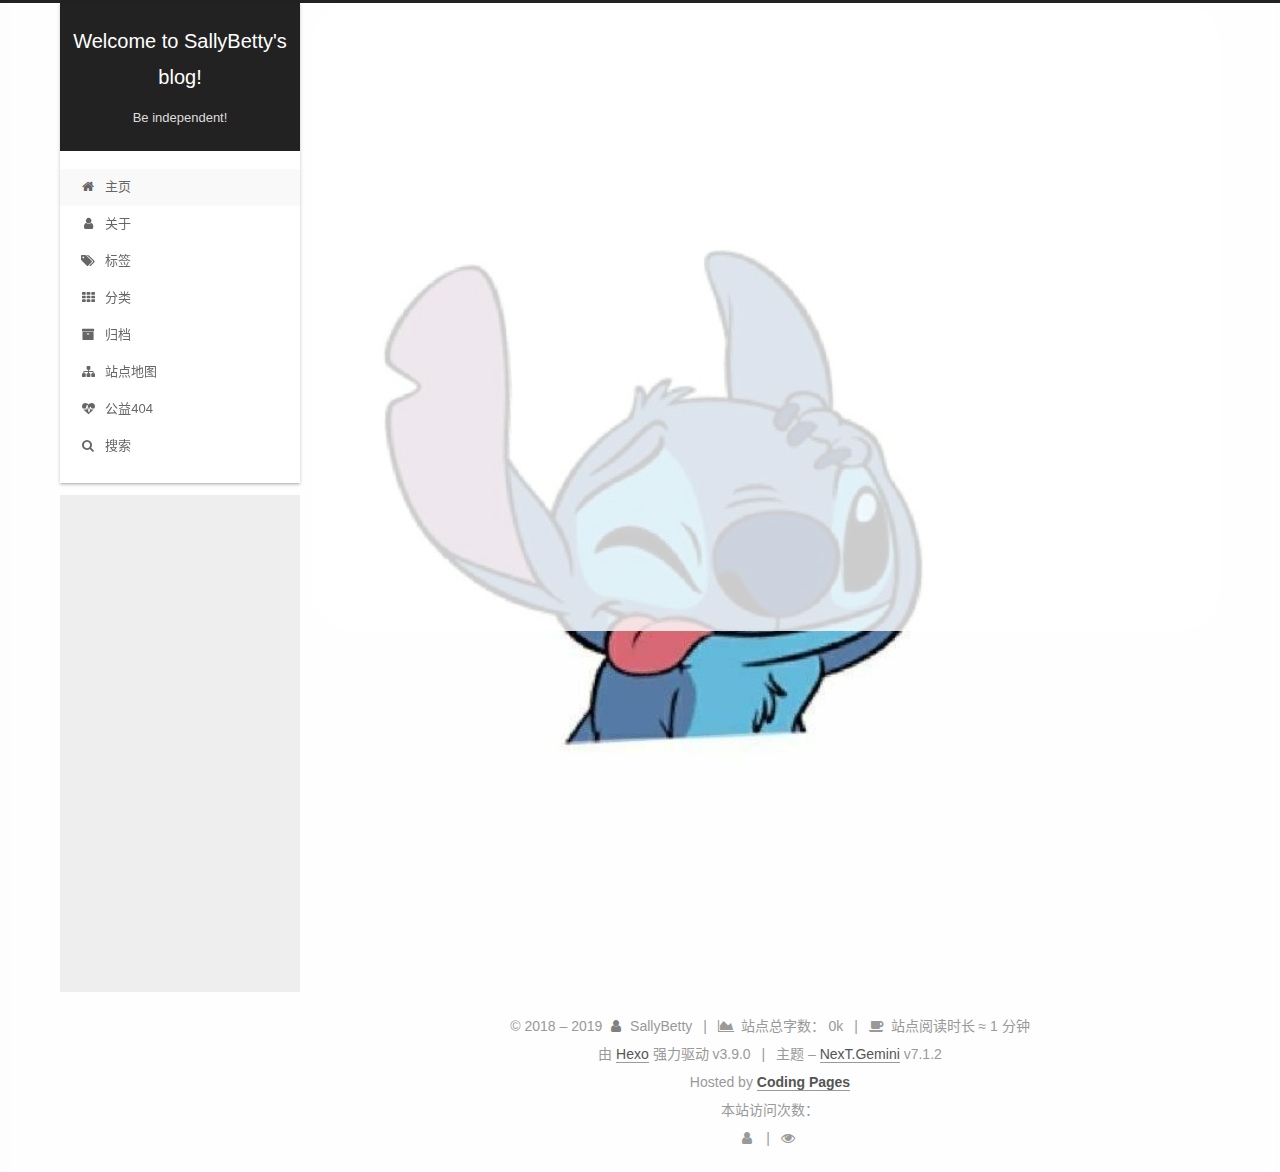
==== commit ac23fe84: "Site updated: 2019-07-31 10:01:24" ====
--- a/index.html
+++ b/index.html
@@ -14,7 +14,7 @@
   
 
 
-<html class="theme-next gemini use-motion" lang="zh-Hans">
+<html class="theme-next gemini use-motion" lang="zh-CN">
 <head><meta name="generator" content="Hexo 3.9.0">
   <meta charset="UTF-8">
 <meta http-equiv="X-UA-Compatible" content="IE=edge">
@@ -74,7 +74,7 @@
     version: '7.1.2',
     sidebar: {"position":"left","display":"post","offset":12,"onmobile":false,"dimmer":false},
     back2top: true,
-    back2top_sidebar: false,
+    back2top_sidebar: true,
     fancybox: false,
     fastclick: false,
     lazyload: false,
@@ -102,7 +102,7 @@
 <meta property="og:url" content="https://SallyBetty.github.io/index.html">
 <meta property="og:site_name" content="Welcome to SallyBetty&#39;s blog!">
 <meta property="og:description" content="myblog">
-<meta property="og:locale" content="zh-Hans">
+<meta property="og:locale" content="zh-CN">
 <meta name="twitter:card" content="summary">
 <meta name="twitter:title" content="Welcome to SallyBetty&#39;s blog!">
 <meta name="twitter:description" content="myblog">
@@ -166,7 +166,7 @@
 
 </head>
 
-<body itemscope itemtype="http://schema.org/WebPage" lang="zh-Hans">
+<body itemscope itemtype="http://schema.org/WebPage" lang="zh-CN">
 
   
   
@@ -198,7 +198,7 @@
   </div>
 
   <div class="site-nav-toggle">
-    <button aria-label="Navigationsleiste an/ausschalten">
+    <button aria-label="切换导航栏">
       <span class="btn-bar"></span>
       <span class="btn-bar"></span>
       <span class="btn-bar"></span>
@@ -330,19 +330,19 @@
         
         
           
-          <li class="menu-item menu-item-公益">
-
-    
-    
-    
-      
-    
-
-    
-      
-    
-
-    <a href="/404/" rel="section"><i class="menu-item-icon fa fa-fw fa-heartbeat"></i> <br>公益</a>
+          <li class="menu-item menu-item-公益404">
+
+    
+    
+    
+      
+    
+
+    
+      
+    
+
+    <a href="/404/" rel="section"><i class="menu-item-icon fa fa-fw fa-heartbeat"></i> <br>公益404</a>
 
   </li>
 
@@ -353,7 +353,7 @@
             <a href="javascript:;" class="popup-trigger">
           
             
-              <i class="menu-item-icon fa fa-search fa-fw"></i> <br>Suche</a>
+              <i class="menu-item-icon fa fa-search fa-fw"></i> <br>搜索</a>
         </li>
       
     </ul>
@@ -373,7 +373,7 @@
       <i class="fa fa-times-circle"></i>
     </span>
     <div class="local-search-input-wrapper">
-      <input autocomplete="off" placeholder="Suche..." spellcheck="false" type="text" id="local-search-input">
+      <input autocomplete="off" placeholder="搜索..." spellcheck="false" type="text" id="local-search-input">
     </div>
   </div>
   <div id="local-search-result"></div>
@@ -461,14 +461,14 @@
                 <i class="fa fa-calendar-o"></i>
               </span>
               
-                <span class="post-meta-item-text">Veröffentlicht am</span>
-              
-
-              
-                
-              
-
-              <time title="Erstellt: 2019-07-24 16:39:14" itemprop="dateCreated datePublished" datetime="2019-07-24T16:39:14+08:00">2019-07-24</time>
+                <span class="post-meta-item-text">发表于</span>
+              
+
+              
+                
+              
+
+              <time title="创建时间：2019-07-24 16:39:14" itemprop="dateCreated datePublished" datetime="2019-07-24T16:39:14+08:00">2019-07-24</time>
             
 
             
@@ -483,9 +483,9 @@
                   <i class="fa fa-calendar-check-o"></i>
                 </span>
                 
-                  <span class="post-meta-item-text">Bearbeitet am</span>
-                
-                <time title="Geändert am: 2019-07-29 14:48:31" itemprop="dateModified" datetime="2019-07-29T14:48:31+08:00">2019-07-29</time>
+                  <span class="post-meta-item-text">更新于</span>
+                
+                <time title="修改时间：2019-07-31 09:56:16" itemprop="dateModified" datetime="2019-07-31T09:56:16+08:00">2019-07-31</time>
               
             
           </span>
@@ -511,9 +511,9 @@
                   <i class="fa fa-file-word-o"></i>
                 </span>
                 
-                  <span class="post-meta-item-text">Symbole im Artikel gezählt: </span>
-                
-                <span title="Symbole im Artikel gezählt">52</span>
+                  <span class="post-meta-item-text">本文字数：</span>
+                
+                <span title="本文字数">127</span>
               
 
               
@@ -525,9 +525,9 @@
                   <i class="fa fa-clock-o"></i>
                 </span>
                 
-                  <span class="post-meta-item-text">Lesezeit &asymp;</span>
-                
-                <span title="Lesezeit">1 minuten.</span>
+                  <span class="post-meta-item-text">阅读时长 &asymp;</span>
+                
+                <span title="阅读时长">1 分钟</span>
               
             </div>
           
@@ -550,6 +550,8 @@
         
           
             <p>Welcome to SallyBetty’s blog!This is my first blog.</p>
+<h2 id="Quick-Start"><a href="#Quick-Start" class="headerlink" title="Quick Start"></a>Quick Start</h2><h3 id="Create-a-new-post"><a href="#Create-a-new-post" class="headerlink" title="Create a new post"></a>Create a new post</h3><p> hexo new “My New Post”</p>
+<h3 id="Run-server"><a href="#Run-server" class="headerlink" title="Run server"></a>Run server</h3><p> hexo server</p>
 
           
         
@@ -638,7 +640,7 @@
                   <a href="/archives">
                 
                     <span class="site-state-item-count">1</span>
-                    <span class="site-state-item-name">Artikel</span>
+                    <span class="site-state-item-name">日志</span>
                   </a>
                 </div>
               
@@ -722,6 +724,13 @@
       
 
       
+        <div class="back-to-top">
+          <i class="fa fa-arrow-up"></i>
+          
+            <span id="scrollpercent"><span>0</span>%</span>
+          
+        </div>
+      
 
     </div>
   </aside>
@@ -746,9 +755,9 @@
       <i class="fa fa-area-chart"></i>
     </span>
     
-      <span class="post-meta-item-text">Insgesamt gezählte Symbole: </span>
-    
-    <span title="Insgesamt gezählte Symbole">0k</span>
+      <span class="post-meta-item-text">站点总字数：</span>
+    
+    <span title="站点总字数">0k</span>
   
 
   
@@ -757,14 +766,14 @@
       <i class="fa fa-coffee"></i>
     </span>
     
-      <span class="post-meta-item-text">Insgesamte Lesezeit &asymp;</span>
-    
-    <span title="Insgesamte Lesezeit">1 minuten.</span>
+      <span class="post-meta-item-text">站点阅读时长 &asymp;</span>
+    
+    <span title="站点阅读时长">1 分钟</span>
   
 </div>
 
 
-  <div class="powered-by">Erstellt mit  <a href="https://hexo.io" class="theme-link" rel="noopener" target="_blank">Hexo</a> v3.9.0</div>
+  <div class="powered-by">由 <a href="https://hexo.io" class="theme-link" rel="noopener" target="_blank">Hexo</a> 强力驱动 v3.9.0</div>
 
 
 
@@ -772,7 +781,7 @@
 
 
 
-  <div class="theme-info">Design – <a href="https://theme-next.org" class="theme-link" rel="noopener" target="_blank">NexT.Gemini</a> v7.1.2</div>
+  <div class="theme-info">主题 – <a href="https://theme-next.org" class="theme-link" rel="noopener" target="_blank">NexT.Gemini</a> v7.1.2</div>
 
 
 
@@ -791,7 +800,7 @@
     <span class="post-meta-item-icon">
       <i class="fa fa-user"></i>
     </span>
-    <span class="site-uv" title="Alle Besucher">
+    <span class="site-uv" title="总访客量">
       <span class="busuanzi-value" id="busuanzi_value_site_uv"></span>
     </span>
   
@@ -804,7 +813,7 @@
     <span class="post-meta-item-icon">
       <i class="fa fa-eye"></i>
     </span>
-    <span class="site-pv" title="Alle Aufrufe">
+    <span class="site-pv" title="总访问量">
       <span class="busuanzi-value" id="busuanzi_value_site_pv"></span>
     </span>
   
@@ -822,11 +831,6 @@
       </div>
     </footer>
 
-    
-      <div class="back-to-top">
-        <i class="fa fa-arrow-up"></i>
-        
-      </div>
     
 
     
@@ -1269,7 +1273,7 @@
   $('.highlight').not('.gist .highlight').each(function(i, e) {
     var $wrap = $('<div>').addClass('highlight-wrap');
     $(e).after($wrap);
-    $wrap.append($('<button>').addClass('copy-btn').append('Kopieren').on('click', function(e) {
+    $wrap.append($('<button>').addClass('copy-btn').append('复制').on('click', function(e) {
       var code = $(this).parent().find('.code').find('.line').map(function(i, e) {
         return $(e).text();
       }).toArray().join('\n');
@@ -1286,15 +1290,15 @@
       ta.readOnly = false;
       var result = document.execCommand('copy');
       
-        if (result) $(this).text('Kopiert');
-        else $(this).text('Kopieren fehlgeschlagen');
+        if (result) $(this).text('复制成功');
+        else $(this).text('复制失败');
       
       ta.blur(); // For iOS
       $(this).blur();
     })).on('mouseleave', function(e) {
       var $b = $(this).find('.copy-btn');
       setTimeout(function() {
-        $b.text('Kopieren');
+        $b.text('复制');
       }, 300);
     }).append(e);
   })
--- a/css/main.css
+++ b/css/main.css
@@ -1057,32 +1057,27 @@
   margin: 60px 20px 0;
 }
 .back-to-top {
-  box-sizing: border-box;
-  position: fixed;
-  bottom: -100px;
-  right: 30px;
-  z-index: 1050;
-  padding: 0 6px;
-  width: 24px;
-  background: #222;
+  visibility: hidden;
+  margin: 8px -10px -20px;
+  background: #eee;
   font-size: 12px;
   opacity: 0.6;
-  color: #fff;
   cursor: pointer;
   text-align: center;
-  transition-property: bottom;
+}
+.back-to-top:hover {
+  opacity: 0.8;
+}
+@media (max-width: 991px) {
+  .back-to-top {
+    display: none;
+  }
+}
+.back-to-top.back-to-top-on {
+  visibility: visible;
   transition-duration: 0.2s;
   transition-timing-function: ease-in-out;
   transition-delay: 0s;
-}
-.back-to-top.back-to-top-on {
-  bottom: 30px;
-}
-@media (max-width: 991px) {
-  .back-to-top {
-    opacity: 0.8;
-    right: 20px;
-  }
 }
 .header {
   background: transparent;
@@ -1778,7 +1773,7 @@
   width: 4px;
   height: 4px;
   border-radius: 50%;
-  background: #936222;
+  background: #039922;
 }
 .feed-link,
 .chat {
@@ -2994,7 +2989,7 @@
   background-repeat: no-repeat;
   background-attachment: fixed;
   background-position: center;
-  background-color: rgba(255,255,255,0.5);
+  background-color: rgba(255,255,255,0.3);
 }
 .content {
   border-radius: 40px;
